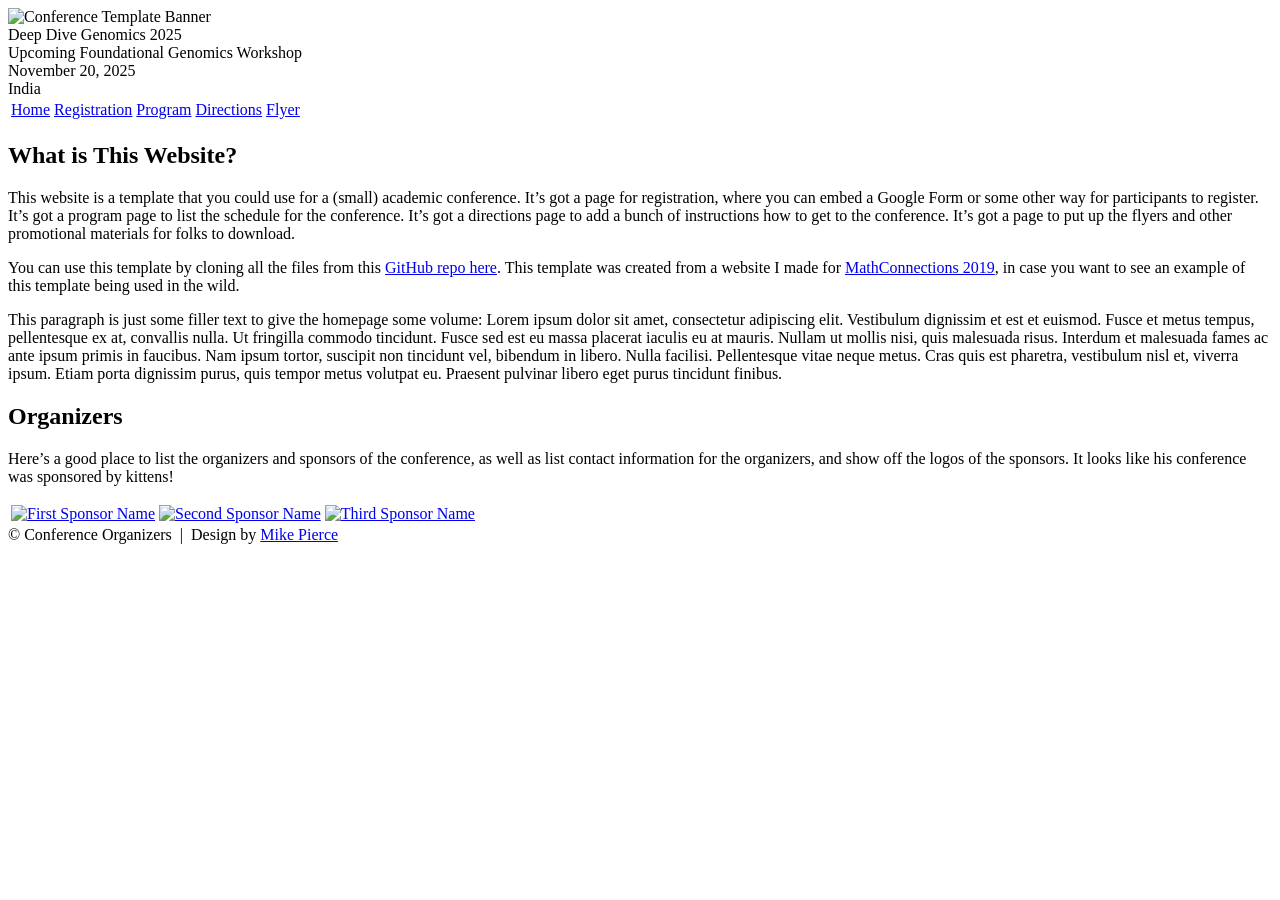
==== index.html @ 84461cc3 "Update index.html" ====
<!DOCTYPE html>
<html lang='en'>

<head>
    <base href=".">
    <link rel="shortcut icon" type="image/png" href="assets/favicon.png"/>
    <link rel="stylesheet" type="text/css" media="all" href="assets/main.css"/>
    <meta name="description" content="Conference Template">
    <meta name="resource-type" content="document">
    <meta name="distribution" content="global">
    <meta name="KeyWords" content="Conference">
    <title>Conference Template</title>
</head>

<body>

    <div class="banner">
        <img src="assets/banner.jpg" alt="Conference Template Banner">
        <div class="top-left">
            <span class="title1">Deep Dive </span><span class="title2">Genomics</span> <span class="year">2025</span>
        </div>
        <div class="bottom-right">
            Upcoming Foundational Genomics Workshop <br> November 20, 2025 <br> India
        </div>
    </div>

    <table class="navigation">
        <tr>
            <td class="navigation">
                <a class="current" title="Conference Home Page" href=".">Home</a>
            </td>
            <td class="navigation">
                <a title="Register for the Conference" href="registration">Registration</a>
            </td>
            <td class="navigation">
                <a title="Conference Program" href="program">Program</a> 
            </td>
            <td class="navigation">
                <a title="Directions to the Conference" href="directions">Directions</a>
            </td>
            <td class="navigation">
                <a title="Conference Flyer" href="flyer">Flyer</a>
            </td>
        </tr>
    </table>

    <h2>What is This Website?</h2>
    <p>
        This website is a template that you could use for a (small) academic conference. 
        It&rsquo;s got a page for registration, where you can embed a Google Form or some other way for participants to register.
        It&rsquo;s got a program page to list the schedule for the conference.
        It&rsquo;s got a directions page to add a bunch of instructions how to get to the conference.
        It&rsquo;s got a page to put up the flyers and other promotional materials for folks to download.
    </p>
    <p>
        You can use this template by cloning all the files from this
        <a target="_blank" href="https://github.com/mikepierce/conference-website-template">GitHub repo here</a>.
        This template was created from a website I made for 
        <a target="_blank" href="http://math.ucr.edu/~mathconn/">MathConnections 2019</a>,
        in case you want to see an example of this template being used in the wild.
    </p>
    <p>
        This paragraph is just some filler text to give the homepage some volume:
        Lorem ipsum dolor sit amet, consectetur adipiscing elit. Vestibulum dignissim et est et euismod. Fusce et metus tempus, pellentesque ex at, convallis nulla. Ut fringilla commodo tincidunt. Fusce sed est eu massa placerat iaculis eu at mauris. Nullam ut mollis nisi, quis malesuada risus. Interdum et malesuada fames ac ante ipsum primis in faucibus. Nam ipsum tortor, suscipit non tincidunt vel, bibendum in libero. Nulla facilisi. Pellentesque vitae neque metus. Cras quis est pharetra, vestibulum nisl et, viverra ipsum. Etiam porta dignissim purus, quis tempor metus volutpat eu. Praesent pulvinar libero eget purus tincidunt finibus.
    </p>

    <h2>Organizers</h2>
    <p>
        Here&rsquo;s a good place to list the organizers and sponsors of the conference,
        as well as list contact information for the organizers,
        and show off the logos of the sponsors.
        It looks like his conference was sponsored by kittens!
    </p>
    <table class="sponsors">
        <tr>
            <td class="sponsor">
                <a href="http://www.eyebleach.me/">
                    <img src="assets/kitten1.jpg" alt="First Sponsor Name">
                </a>
            </td>
            <td class="sponsor">
                <a href="http://www.eyebleach.me/">
                    <img src="assets/kitten2.jpg" alt="Second Sponsor Name" style="width: 80%">
                </a>
            </td>
            <td class="sponsor">
                <a href="http://www.eyebleach.me/">
                    <img src="assets/kitten3.jpg" alt="Third Sponsor Name">
                </a>
            </td>
        </tr>
    </table>

    <footer>
        &copy; Conference Organizers
        &nbsp;|&nbsp; Design by <a href="https://github.com/mikepierce">Mike Pierce</a>
    </footer>

</body>
</html>
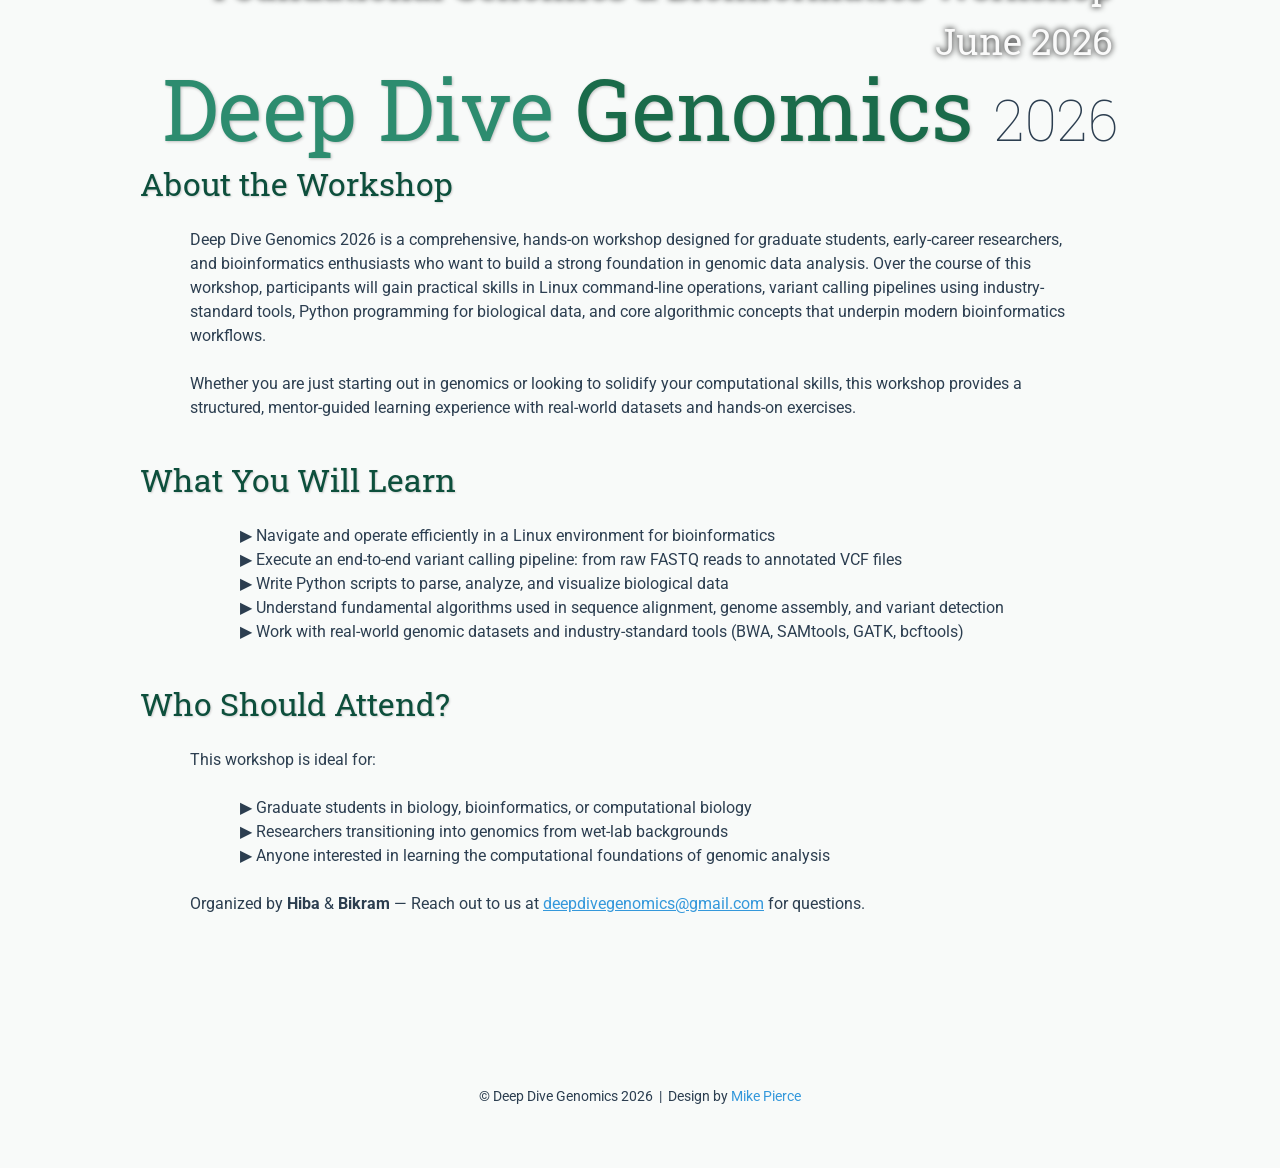
==== commit f2bd3d0c: "edit" ====
--- a/index.html
+++ b/index.html
@@ -3,99 +3,93 @@
 
 <head>
     <base href=".">
-    <link rel="shortcut icon" type="image/png" href="assets/favicon.png"/>
-    <link rel="stylesheet" type="text/css" media="all" href="assets/main.css"/>
-    <meta name="description" content="Conference Template">
+    <link rel="shortcut icon" type="image/png" href="assets/favicon.png" />
+    <link rel="stylesheet" type="text/css" media="all" href="assets/main.css" />
+    <meta name="description"
+        content="Deep Dive Genomics 2026 — A hands-on workshop covering Variant Calling Pipelines, Python for Bioinformatics, and Algorithms in Bioinformatics.">
     <meta name="resource-type" content="document">
     <meta name="distribution" content="global">
-    <meta name="KeyWords" content="Conference">
-    <title>Conference Template</title>
+    <meta name="KeyWords"
+        content="Bioinformatics, Genomics, Workshop, Variant Calling, Python, Algorithms, Linux, NGS ">
+    <title>Home | Deep Dive Genomics 2026</title>
 </head>
 
 <body>
 
     <div class="banner">
-        <img src="assets/banner.jpg" alt="Conference Template Banner">
+        <img src="assets/banner.jpg" alt="Deep Dive Genomics 2026 Banner">
         <div class="top-left">
-            <span class="title1">Deep Dive </span><span class="title2">Genomics</span> <span class="year">2025</span>
+            <span class="title1">Deep Dive </span><span class="title2">Genomics</span> <span class="year">2026</span>
         </div>
         <div class="bottom-right">
-            Upcoming Foundational Genomics Workshop <br> November 20, 2025 <br> India
+            Foundational Genomics &amp; Bioinformatics Workshop <br> June 2026 <br>
         </div>
     </div>
 
     <table class="navigation">
         <tr>
             <td class="navigation">
-                <a class="current" title="Conference Home Page" href=".">Home</a>
+                <a class="current" title="Workshop Home Page" href=".">Home</a>
             </td>
             <td class="navigation">
-                <a title="Register for the Conference" href="registration">Registration</a>
+                <a title="Workshop Courses" href="courses">Courses</a>
             </td>
             <td class="navigation">
-                <a title="Conference Program" href="program">Program</a> 
+                <a title="Workshop Schedule" href="program">Program</a>
             </td>
             <td class="navigation">
-                <a title="Directions to the Conference" href="directions">Directions</a>
+                <a title="Meet the Instructors" href="instructors">Instructors</a>
             </td>
             <td class="navigation">
-                <a title="Conference Flyer" href="flyer">Flyer</a>
+                <a title="Register for the Workshop" href="registration">Registration</a>
             </td>
         </tr>
     </table>
 
-    <h2>What is This Website?</h2>
+    <h2>About the Workshop</h2>
     <p>
-        This website is a template that you could use for a (small) academic conference. 
-        It&rsquo;s got a page for registration, where you can embed a Google Form or some other way for participants to register.
-        It&rsquo;s got a program page to list the schedule for the conference.
-        It&rsquo;s got a directions page to add a bunch of instructions how to get to the conference.
-        It&rsquo;s got a page to put up the flyers and other promotional materials for folks to download.
+        Deep Dive Genomics 2026 is a comprehensive, hands-on workshop designed for graduate students, early-career
+        researchers, and bioinformatics enthusiasts who want to build a strong foundation in genomic data analysis. Over
+        the course of this workshop, participants will gain practical skills in Linux command-line operations, variant
+        calling pipelines using industry-standard tools, Python programming for biological data, and core algorithmic
+        concepts that underpin modern bioinformatics workflows.
     </p>
     <p>
-        You can use this template by cloning all the files from this
-        <a target="_blank" href="https://github.com/mikepierce/conference-website-template">GitHub repo here</a>.
-        This template was created from a website I made for 
-        <a target="_blank" href="http://math.ucr.edu/~mathconn/">MathConnections 2019</a>,
-        in case you want to see an example of this template being used in the wild.
-    </p>
-    <p>
-        This paragraph is just some filler text to give the homepage some volume:
-        Lorem ipsum dolor sit amet, consectetur adipiscing elit. Vestibulum dignissim et est et euismod. Fusce et metus tempus, pellentesque ex at, convallis nulla. Ut fringilla commodo tincidunt. Fusce sed est eu massa placerat iaculis eu at mauris. Nullam ut mollis nisi, quis malesuada risus. Interdum et malesuada fames ac ante ipsum primis in faucibus. Nam ipsum tortor, suscipit non tincidunt vel, bibendum in libero. Nulla facilisi. Pellentesque vitae neque metus. Cras quis est pharetra, vestibulum nisl et, viverra ipsum. Etiam porta dignissim purus, quis tempor metus volutpat eu. Praesent pulvinar libero eget purus tincidunt finibus.
+        Whether you are just starting out in genomics or looking to solidify your computational skills, this workshop
+        provides a structured, mentor-guided learning experience with real-world datasets and hands-on exercises.
     </p>
 
-    <h2>Organizers</h2>
+    <h2>What You Will Learn</h2>
+    <ul>
+        <li>&#9654; Navigate and operate efficiently in a Linux environment for bioinformatics</li>
+        <li>&#9654; Execute an end-to-end variant calling pipeline: from raw FASTQ reads to annotated VCF files</li>
+        <li>&#9654; Write Python scripts to parse, analyze, and visualize biological data</li>
+        <li>&#9654; Understand fundamental algorithms used in sequence alignment, genome assembly, and variant detection
+        </li>
+        <li>&#9654; Work with real-world genomic datasets and industry-standard tools (BWA, SAMtools, GATK, bcftools)
+        </li>
+    </ul>
+
+    <h2>Who Should Attend?</h2>
     <p>
-        Here&rsquo;s a good place to list the organizers and sponsors of the conference,
-        as well as list contact information for the organizers,
-        and show off the logos of the sponsors.
-        It looks like his conference was sponsored by kittens!
+        This workshop is ideal for:
     </p>
-    <table class="sponsors">
-        <tr>
-            <td class="sponsor">
-                <a href="http://www.eyebleach.me/">
-                    <img src="assets/kitten1.jpg" alt="First Sponsor Name">
-                </a>
-            </td>
-            <td class="sponsor">
-                <a href="http://www.eyebleach.me/">
-                    <img src="assets/kitten2.jpg" alt="Second Sponsor Name" style="width: 80%">
-                </a>
-            </td>
-            <td class="sponsor">
-                <a href="http://www.eyebleach.me/">
-                    <img src="assets/kitten3.jpg" alt="Third Sponsor Name">
-                </a>
-            </td>
-        </tr>
-    </table>
+    <ul>
+        <li>&#9654; Graduate students in biology, bioinformatics, or computational biology</li>
+        <li>&#9654; Researchers transitioning into genomics from wet-lab backgrounds</li>
+        <li>&#9654; Anyone interested in learning the computational foundations of genomic analysis</li>
+    </ul>
+
+    <p>
+        Organized by <strong>Hiba</strong> &amp; <strong>Bikram</strong> — Reach out to us at <a
+            href="mailto:deepdivegenomics@gmail.com">deepdivegenomics@gmail.com</a> for questions.
+    </p>
 
     <footer>
-        &copy; Conference Organizers
+        &copy; Deep Dive Genomics 2026
         &nbsp;|&nbsp; Design by <a href="https://github.com/mikepierce">Mike Pierce</a>
     </footer>
 
 </body>
-</html>
 
+</html>
--- a/assets/main.css
+++ b/assets/main.css
@@ -0,0 +1,147 @@
+/* main.css */
+
+/* These are the colors and fonts used throughout the webpage.
+ * I've listed them here so that a user may easily
+ * do a search-and-replace for these to change the site theme.
+ *   'Roboto',sans-serif; Font for the title text
+ *   'Roboto-Slab',serif; Font for the body text 
+ *   #f8faf9; Background color of the site (very light mint)
+ *   #2c3e50; Foreground (text) color of the site (dark blue-gray)
+ *   #1a6b4a; Forest Green, "Genomics" in the logo, current page in navigation, special titles in the Program
+ *   #2d8c6f; Teal Green, "Deep Dive" in the logo, hover color for links
+ *   #0d4f3c; Dark Green, heading color, titles in the Program
+ *   #3498db; Blue, color for links
+ */
+
+@import url('https://fonts.googleapis.com/css?family=Roboto%7CRoboto+Slab');
+
+*{
+    border:0;
+    font:inherit;
+    font-size:1em;
+    margin:0;
+    padding:0;
+    vertical-align:baseline;
+}
+
+body{
+    background-color: #f8faf9;
+    background-size: cover;
+    background-attachment: fixed;
+    color: #2c3e50; 
+    text-align:left;
+    font-family:'Roboto',sans-serif;
+    font-size:1em;
+    line-height:1.5em;
+    margin: 60px auto;
+    width: 1000px;
+}
+
+a{color: #3498db; text-decoration:none;}
+a.current{color: #1a6b4a;}
+a.current:hover{color: #2d8c6f;}
+a:hover{color: #2d8c6f;}
+a:active{color: #2d8c6f;}
+h1,h2,h3,h4{clear:left; color: #0d4f3c; margin:1.5em 0em 1em 0em; font-family:'Roboto Slab',serif; text-shadow: 1px 1px 2px #d0d0d0;}
+h1{font-size:2.67em;}
+h2{font-size:2.00em;}
+h3{font-size:1.67em;}
+h4{font-size:1.33em;}
+p{list-style:none; margin:24px auto 24px auto; padding:0px; width:900px; text-align:left;}
+li a, p a {text-decoration:underline; text-decoration-color:#3498db;}
+ul{list-style:none; margin:24px auto 24px auto; padding:0px; width:800px; text-align:left;}
+ul li{list-style:none; margin:0px auto 0px auto; padding:0px; text-align:left;}
+i,em{font-style:italic;}
+b,strong{font-weight:bold;}
+sup{
+    vertical-align: super;
+    font-size: 0.8em;
+    line-height: 0;
+}
+sub{
+    vertical-align: sub;
+    font-size: 0.8em;
+    line-height: 0;
+}
+table{
+    width: 1000px;
+    margin: 12px auto 24px auto;
+    float: center;
+    /* UNCOMMENT THIS FOR DEBUGGING THE ALIGNMENT */
+    /*border: 1px solid black;*/
+}
+th,td{
+    text-align: left;
+    /* UNCOMMENT THIS FOR DEBUGGING THE ALIGNMENT */
+    /*border: 1px solid black;*/
+}
+
+/* Website Banner */
+.banner {position: relative; font-family:'Roboto Slab',serif;}
+.top-left {font-size:5.33em; color: #2c3e50; background: #f8faf9; text-align: center; width: 1000px; height: 67px; position: absolute; padding: 36px 0 0 0; top: 0px;}
+.bottom-right {font-size:2.33em; color: #fafafa; line-height: 1.5em; width: auto; height: 100px; padding: 0px 27px 27px 0px; text-align: right; position: absolute; bottom: 0px; right: 0px; text-shadow: 0px 0px 6px #000000;}
+
+/* Conference Title Logo */
+.title1{color: #2d8c6f; text-shadow: 1px 1px 3px #c0c0c0;} 
+.title2{color: #1a6b4a; text-shadow: 1px 1px 3px #c0c0c0;}
+.year{color: #2c3e50; font-size:0.67em; font-weight: lighter;}
+
+/* Navigation Links (Home, Courses, etc) */
+table.navigation{width:800px;}
+td.navigation{font-size:1.67em; white-space:nowrap; width:20%; text-align:center; vertical-align:middle; padding:0px 0px 0px 0px;}
+
+/* Sponsor Images */
+table.sponsors{width:800px;}
+td.sponsor{white-space:nowrap; width:33%; text-align:center; vertical-align:middle; padding:0px 0px 0px 0px;}
+td.sponsor img{width: 100%}
+
+/* The Table on the Program Page */
+td.room{padding: 4px 12px 4px 4px; width: 90%; vertical-align:bottom; font-size:1.67em; color: #1a6b4a; height:32px;}
+td.date{white-space:nowrap; width:130px; text-align:right; vertical-align:top; padding:4px 16px 0px 0px;}
+td.title{padding: 4px 12px 4px 4px; width: 90%; vertical-align:top; font-size:1.5em; color: #0d4f3c; height:32px; font-family:'Roboto Slab',serif; text-shadow: 1px 1px 2px #d0d0d0; }
+td.title-special{padding: 4px 12px 4px 4px; width: 90%; vertical-align:top; font-size:1.67em; color: #1a6b4a; height:32px; font-family:'Roboto Slab',serif; text-shadow: 1px 1px 2px #d0d0d0;}
+td.speaker{padding: 4px 12px 4px 4px; font-style: italic; font-size:1em; max-height:999999px}
+td.abstract{padding: 4px 12px 12px 4px; font-size:1em; max-height:999999px}
+td.abstract img{display: block; margin: 4px auto 8px auto}
+table.plenary{padding-top: 8px; background: #ffffff;}
+
+/* Registration and Directions iframes and Images */
+iframe.registration{display:block; margin:1em auto 2em auto; width:700px; height:1400px; border:none;}
+iframe.directions{display:block; margin:1em auto 2em auto; width:800px; height:400px; border:none;}
+img.center{display:block; width:67%; margin:1em auto 2em auto;}
+
+/* Flyer Images */
+table.flyers{width:800px;}
+td.flyer{white-space:nowrap; width:50%; text-align:center; vertical-align:middle; padding:0px 0px 0px 0px;}
+td.sponsor img{width: 100%}
+
+/* Instructor Cards */
+table.instructors{width:900px; margin: 24px auto;}
+td.instructor-photo{width:200px; vertical-align:top; padding:12px 24px 12px 0px;}
+td.instructor-bio{vertical-align:top; padding:12px 0px;}
+td.instructor-bio h3{margin:0 0 0.5em 0;}
+td.instructor-bio p{width:auto; margin:0;}
+.photo-placeholder{
+    width:180px;
+    height:200px;
+    background-color:#1a6b4a;
+    color:#f8faf9;
+    display:flex;
+    align-items:center;
+    justify-content:center;
+    font-family:'Roboto Slab',serif;
+    font-size:1.33em;
+    border-radius:8px;
+}
+
+footer{font-size:0.875em; margin-top:12em; text-align:center;}
+
+/* My hacky way of making the site mobile-friendly */
+@media only screen and (max-width: 1100px) {
+    h2{font-size:3.00em;}
+    p{font-size:1.5em; line-height:1.5em;}
+    th,td,tr{font-size:1.5em; line-height:1.5em;}
+    td.date{font-size:1em; padding-top:0.5em;}
+    td.navigation{font-size:1.5em; padding:0px 20px 0px 20px;}
+    table.footer{font-size:0.33em;}
+}
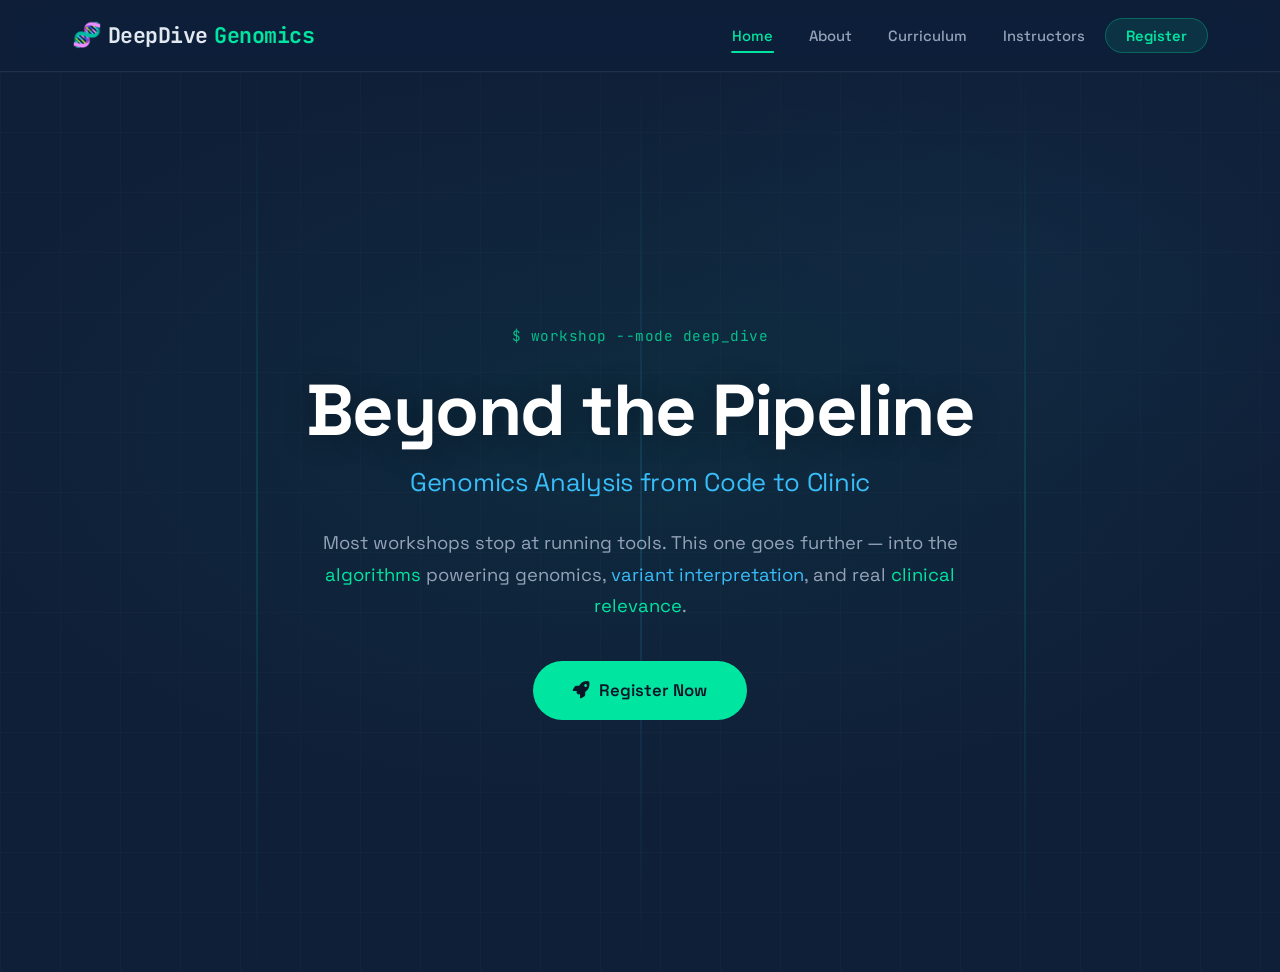
==== commit c6d9cd02: "new theme" ====
--- a/index.html
+++ b/index.html
@@ -1,95 +1,68 @@
 <!DOCTYPE html>
-<html lang='en'>
+<html lang="en">
+<head>
+  <meta charset="UTF-8">
+  <meta name="viewport" content="width=device-width, initial-scale=1.0">
+  <title>Beyond the Pipeline | Deep Dive Genomics</title>
+  <meta name="description" content="A bioinformatics workshop going beyond pipeline execution — into algorithms, variant interpretation, and clinical genomics.">
+  <link rel="preconnect" href="https://fonts.googleapis.com">
+  <link rel="preconnect" href="https://fonts.gstatic.com" crossorigin>
+  <link href="https://fonts.googleapis.com/css2?family=Space+Grotesk:wght@300;400;500;600;700&family=JetBrains+Mono:wght@400;500;700&display=swap" rel="stylesheet">
+  <link rel="stylesheet" href="https://cdnjs.cloudflare.com/ajax/libs/font-awesome/6.5.1/css/all.min.css">
+  <link rel="stylesheet" href="style.css">
+</head>
+<body>
+  <!-- Navbar -->
+  <nav class="navbar" id="navbar">
+    <div class="nav-container">
+      <a href="index.html" class="nav-logo">
+        <span class="logo-icon">&#x1F9EC;</span> DeepDive<span class="text-accent">Genomics</span>
+      </a>
+      <button class="hamburger" id="hamburger" aria-label="Toggle navigation">
+        <span></span>
+        <span></span>
+        <span></span>
+      </button>
+      <ul class="nav-links" id="nav-links">
+        <li><a href="index.html">Home</a></li>
+        <li><a href="about.html">About</a></li>
+        <li><a href="curriculum.html">Curriculum</a></li>
+        <li><a href="instructors.html">Instructors</a></li>
+        <li><a href="register.html" class="nav-cta">Register</a></li>
+      </ul>
+    </div>
+  </nav>
 
-<head>
-    <base href=".">
-    <link rel="shortcut icon" type="image/png" href="assets/favicon.png" />
-    <link rel="stylesheet" type="text/css" media="all" href="assets/main.css" />
-    <meta name="description"
-        content="Deep Dive Genomics 2026 — A hands-on workshop covering Variant Calling Pipelines, Python for Bioinformatics, and Algorithms in Bioinformatics.">
-    <meta name="resource-type" content="document">
-    <meta name="distribution" content="global">
-    <meta name="KeyWords"
-        content="Bioinformatics, Genomics, Workshop, Variant Calling, Python, Algorithms, Linux, NGS ">
-    <title>Home | Deep Dive Genomics 2026</title>
-</head>
+  <section class="hero" id="hero">
+    <div class="hero-bg-animation">
+      <div class="dna-strand dna-strand-1"></div>
+      <div class="dna-strand dna-strand-2"></div>
+      <div class="dna-strand dna-strand-3"></div>
+      <div class="floating-particle" style="--delay: 0s; --x: 10%; --duration: 15s;"></div>
+      <div class="floating-particle" style="--delay: 2s; --x: 25%; --duration: 18s;"></div>
+      <div class="floating-particle" style="--delay: 4s; --x: 50%; --duration: 12s;"></div>
+      <div class="floating-particle" style="--delay: 6s; --x: 70%; --duration: 20s;"></div>
+      <div class="floating-particle" style="--delay: 1s; --x: 85%; --duration: 16s;"></div>
+      <div class="floating-particle" style="--delay: 3s; --x: 40%; --duration: 14s;"></div>
+      <div class="floating-particle" style="--delay: 5s; --x: 60%; --duration: 17s;"></div>
+      <div class="floating-particle" style="--delay: 7s; --x: 90%; --duration: 13s;"></div>
+    </div>
+    <div class="hero-content">
+      <p class="hero-tag terminal-text">$ workshop --mode deep_dive</p>
+      <h1>Beyond the Pipeline</h1>
+      <h2 class="hero-subtitle">Genomics Analysis from Code to Clinic</h2>
+      <p class="hero-description">
+        Most workshops stop at running tools. This one goes further — into the
+        <span class="text-accent">algorithms</span> powering genomics,
+        <span class="text-secondary">variant interpretation</span>, and
+        real <span class="text-accent">clinical relevance</span>.
+      </p>
+      <a href="YOUR_GOOGLE_FORM_URL" target="_blank" rel="noopener" class="btn-primary" id="hero-cta">
+        <i class="fas fa-rocket"></i> Register Now
+      </a>
+    </div>
+  </section>
 
-<body>
-
-    <div class="banner">
-        <img src="assets/banner.jpg" alt="Deep Dive Genomics 2026 Banner">
-        <div class="top-left">
-            <span class="title1">Deep Dive </span><span class="title2">Genomics</span> <span class="year">2026</span>
-        </div>
-        <div class="bottom-right">
-            Foundational Genomics &amp; Bioinformatics Workshop <br> June 2026 <br>
-        </div>
-    </div>
-
-    <table class="navigation">
-        <tr>
-            <td class="navigation">
-                <a class="current" title="Workshop Home Page" href=".">Home</a>
-            </td>
-            <td class="navigation">
-                <a title="Workshop Courses" href="courses">Courses</a>
-            </td>
-            <td class="navigation">
-                <a title="Workshop Schedule" href="program">Program</a>
-            </td>
-            <td class="navigation">
-                <a title="Meet the Instructors" href="instructors">Instructors</a>
-            </td>
-            <td class="navigation">
-                <a title="Register for the Workshop" href="registration">Registration</a>
-            </td>
-        </tr>
-    </table>
-
-    <h2>About the Workshop</h2>
-    <p>
-        Deep Dive Genomics 2026 is a comprehensive, hands-on workshop designed for graduate students, early-career
-        researchers, and bioinformatics enthusiasts who want to build a strong foundation in genomic data analysis. Over
-        the course of this workshop, participants will gain practical skills in Linux command-line operations, variant
-        calling pipelines using industry-standard tools, Python programming for biological data, and core algorithmic
-        concepts that underpin modern bioinformatics workflows.
-    </p>
-    <p>
-        Whether you are just starting out in genomics or looking to solidify your computational skills, this workshop
-        provides a structured, mentor-guided learning experience with real-world datasets and hands-on exercises.
-    </p>
-
-    <h2>What You Will Learn</h2>
-    <ul>
-        <li>&#9654; Navigate and operate efficiently in a Linux environment for bioinformatics</li>
-        <li>&#9654; Execute an end-to-end variant calling pipeline: from raw FASTQ reads to annotated VCF files</li>
-        <li>&#9654; Write Python scripts to parse, analyze, and visualize biological data</li>
-        <li>&#9654; Understand fundamental algorithms used in sequence alignment, genome assembly, and variant detection
-        </li>
-        <li>&#9654; Work with real-world genomic datasets and industry-standard tools (BWA, SAMtools, GATK, bcftools)
-        </li>
-    </ul>
-
-    <h2>Who Should Attend?</h2>
-    <p>
-        This workshop is ideal for:
-    </p>
-    <ul>
-        <li>&#9654; Graduate students in biology, bioinformatics, or computational biology</li>
-        <li>&#9654; Researchers transitioning into genomics from wet-lab backgrounds</li>
-        <li>&#9654; Anyone interested in learning the computational foundations of genomic analysis</li>
-    </ul>
-
-    <p>
-        Organized by <strong>Hiba</strong> &amp; <strong>Bikram</strong> — Reach out to us at <a
-            href="mailto:deepdivegenomics@gmail.com">deepdivegenomics@gmail.com</a> for questions.
-    </p>
-
-    <footer>
-        &copy; Deep Dive Genomics 2026
-        &nbsp;|&nbsp; Design by <a href="https://github.com/mikepierce">Mike Pierce</a>
-    </footer>
-
+  <script src="script.js"></script>
 </body>
-
-</html>+</html>
--- a/style.css
+++ b/style.css
@@ -0,0 +1,1468 @@
+/* ============================================================
+   Deep Dive Genomics — Master Stylesheet
+   Premium dark-theme bioinformatics workshop site
+   ============================================================ */
+
+/* ── Google Fonts ─────────────────────────────────────────── */
+@import url('https://fonts.googleapis.com/css2?family=Space+Grotesk:wght@300;400;500;600;700&family=JetBrains+Mono:wght@400;500;600;700&display=swap');
+
+/* ── Design Tokens (Custom Properties) ────────────────────── */
+:root {
+  --bg-primary:       #0f1f38;
+  --bg-darker:        #0a1628;
+  --bg-card:          rgba(255, 255, 255, 0.04);
+  --bg-card-hover:    rgba(255, 255, 255, 0.07);
+  --border-card:      rgba(255, 255, 255, 0.08);
+  --border-card-hover:rgba(255, 255, 255, 0.16);
+  --text-primary:     #e2e8f0;
+  --text-secondary:   #94a3b8;
+  --text-muted:       #64748b;
+  --accent:           #00e5a0;
+  --accent-rgb:       0, 229, 160;
+  --accent-secondary: #38bdf8;
+  --accent-sec-rgb:   56, 189, 248;
+  --danger:           #f87171;
+  --danger-rgb:       248, 113, 113;
+  --font-body:        'Space Grotesk', system-ui, -apple-system, sans-serif;
+  --font-mono:        'JetBrains Mono', 'Fira Code', monospace;
+  --radius-sm:        8px;
+  --radius-md:        12px;
+  --radius-lg:        16px;
+  --radius-xl:        24px;
+  --radius-full:      9999px;
+  --shadow-sm:        0 2px 8px rgba(0, 0, 0, 0.18);
+  --shadow-md:        0 4px 20px rgba(0, 0, 0, 0.25);
+  --shadow-lg:        0 8px 40px rgba(0, 0, 0, 0.35);
+  --shadow-accent:    0 0 30px rgba(var(--accent-rgb), 0.15);
+  --transition:       0.3s ease;
+  --navbar-height:    72px;
+}
+
+/* ── CSS Reset ────────────────────────────────────────────── */
+*,
+*::before,
+*::after {
+  box-sizing: border-box;
+  margin: 0;
+  padding: 0;
+}
+
+html {
+  scroll-behavior: smooth;
+  -webkit-text-size-adjust: 100%;
+}
+
+body {
+  background-color: var(--bg-primary);
+  color: var(--text-primary);
+  font-family: var(--font-body);
+  font-size: 16px;
+  line-height: 1.6;
+  -webkit-font-smoothing: antialiased;
+  -moz-osx-font-smoothing: grayscale;
+  overflow-x: hidden;
+  min-height: 100vh;
+}
+
+img {
+  max-width: 100%;
+  height: auto;
+  display: block;
+}
+
+a {
+  color: inherit;
+  text-decoration: none;
+  transition: color var(--transition);
+}
+
+ul, ol {
+  list-style: none;
+}
+
+button {
+  font-family: inherit;
+  cursor: pointer;
+  border: none;
+  background: none;
+}
+
+::selection {
+  background: rgba(var(--accent-rgb), 0.3);
+  color: #fff;
+}
+
+/* ── Custom Scrollbar ─────────────────────────────────────── */
+::-webkit-scrollbar {
+  width: 8px;
+}
+
+::-webkit-scrollbar-track {
+  background: var(--bg-darker);
+}
+
+::-webkit-scrollbar-thumb {
+  background: rgba(var(--accent-rgb), 0.35);
+  border-radius: var(--radius-full);
+}
+
+::-webkit-scrollbar-thumb:hover {
+  background: rgba(var(--accent-rgb), 0.55);
+}
+
+/* Firefox */
+* {
+  scrollbar-width: thin;
+  scrollbar-color: rgba(var(--accent-rgb), 0.35) var(--bg-darker);
+}
+
+/* ============================================================
+   NAVBAR
+   ============================================================ */
+.navbar {
+  position: sticky;
+  top: 0;
+  z-index: 1000;
+  width: 100%;
+  height: var(--navbar-height);
+  display: flex;
+  align-items: center;
+  justify-content: center;
+  background: rgba(15, 31, 56, 0.82);
+  backdrop-filter: blur(18px) saturate(1.6);
+  -webkit-backdrop-filter: blur(18px) saturate(1.6);
+  border-bottom: 1px solid var(--border-card);
+  transition: background var(--transition), box-shadow var(--transition);
+}
+
+.navbar.scrolled {
+  background: rgba(10, 22, 40, 0.95);
+  box-shadow: 0 4px 30px rgba(0, 0, 0, 0.4);
+}
+
+/* Nav container */
+.nav-container {
+  width: 100%;
+  max-width: 1200px;
+  margin: 0 auto;
+  padding: 0 2rem;
+  display: flex;
+  align-items: center;
+  justify-content: space-between;
+}
+
+/* Logo */
+.nav-logo {
+  font-family: var(--font-mono);
+  font-size: 1.35rem;
+  font-weight: 700;
+  color: var(--text-primary);
+  letter-spacing: -0.5px;
+  display: flex;
+  align-items: center;
+  gap: 0.4rem;
+  white-space: nowrap;
+  text-decoration: none;
+}
+
+.nav-logo .logo-icon {
+  font-size: 1.5rem;
+}
+
+.nav-logo .text-accent {
+  color: var(--accent);
+}
+
+/* Nav links */
+.nav-links {
+  display: flex;
+  align-items: center;
+  gap: 0.25rem;
+}
+
+.nav-links li {
+  list-style: none;
+}
+
+.nav-links a {
+  position: relative;
+  padding: 0.5rem 1rem;
+  font-size: 0.925rem;
+  font-weight: 500;
+  color: var(--text-secondary);
+  border-radius: var(--radius-sm);
+  transition: color var(--transition), background var(--transition);
+}
+
+.nav-links a::after {
+  content: '';
+  position: absolute;
+  bottom: 0;
+  left: 50%;
+  width: 0;
+  height: 2px;
+  background: var(--accent);
+  border-radius: 1px;
+  transform: translateX(-50%);
+  transition: width var(--transition);
+}
+
+.nav-links a:hover {
+  color: var(--text-primary);
+  background: rgba(255, 255, 255, 0.04);
+}
+
+.nav-links a:hover::after {
+  width: 60%;
+}
+
+.nav-links a.active {
+  color: var(--accent);
+}
+
+.nav-links a.active::after {
+  width: 60%;
+}
+
+/* Nav CTA button */
+.nav-cta {
+  background: rgba(var(--accent-rgb), 0.1) !important;
+  border: 1px solid rgba(var(--accent-rgb), 0.3) !important;
+  border-radius: var(--radius-full) !important;
+  color: var(--accent) !important;
+  padding: 0.45rem 1.25rem !important;
+  font-weight: 600 !important;
+  transition: all var(--transition) !important;
+}
+
+.nav-cta:hover {
+  background: rgba(var(--accent-rgb), 0.2) !important;
+  border-color: var(--accent) !important;
+  transform: translateY(-1px);
+}
+
+/* Hamburger */
+.hamburger {
+  display: none;
+  flex-direction: column;
+  justify-content: center;
+  gap: 5px;
+  width: 36px;
+  height: 36px;
+  padding: 4px;
+  border-radius: var(--radius-sm);
+  transition: background var(--transition);
+  cursor: pointer;
+}
+
+.hamburger:hover {
+  background: rgba(255, 255, 255, 0.06);
+}
+
+.hamburger span {
+  display: block;
+  width: 100%;
+  height: 2px;
+  background: var(--text-primary);
+  border-radius: 2px;
+  transition: transform var(--transition), opacity var(--transition);
+}
+
+.hamburger.active span:nth-child(1) {
+  transform: translateY(7px) rotate(45deg);
+}
+
+.hamburger.active span:nth-child(2) {
+  opacity: 0;
+}
+
+.hamburger.active span:nth-child(3) {
+  transform: translateY(-7px) rotate(-45deg);
+}
+
+/* ============================================================
+   HERO SECTION
+   ============================================================ */
+.hero {
+  position: relative;
+  width: 100%;
+  min-height: 100vh;
+  display: flex;
+  flex-direction: column;
+  align-items: center;
+  justify-content: center;
+  text-align: center;
+  padding: 2rem;
+  overflow: hidden;
+  background:
+    radial-gradient(ellipse 80% 60% at 50% 40%, rgba(var(--accent-rgb), 0.06) 0%, transparent 70%),
+    radial-gradient(ellipse 60% 50% at 80% 20%, rgba(var(--accent-sec-rgb), 0.04) 0%, transparent 60%),
+    var(--bg-primary);
+}
+
+/* ── Hero Background Animation Container ──────────────────── */
+.hero-bg-animation {
+  position: absolute;
+  top: 0;
+  left: 0;
+  width: 100%;
+  height: 100%;
+  pointer-events: none;
+  z-index: 1;
+  overflow: hidden;
+}
+
+/* Grid pattern overlay */
+.hero::before {
+  content: '';
+  position: absolute;
+  top: 0;
+  left: 0;
+  width: 100%;
+  height: 100%;
+  background-image:
+    linear-gradient(rgba(255, 255, 255, 0.015) 1px, transparent 1px),
+    linear-gradient(90deg, rgba(255, 255, 255, 0.015) 1px, transparent 1px);
+  background-size: 60px 60px;
+  z-index: 1;
+  pointer-events: none;
+}
+
+/* DNA Strand elements */
+.dna-strand {
+  position: absolute;
+  width: 2px;
+  height: 100%;
+  opacity: 0.15;
+}
+
+.dna-strand-1 {
+  left: 20%;
+  background: linear-gradient(180deg, transparent, var(--accent), transparent);
+  animation: dna-strand-float 8s ease-in-out infinite;
+}
+
+.dna-strand-2 {
+  left: 50%;
+  background: linear-gradient(180deg, transparent, var(--accent-secondary), transparent);
+  animation: dna-strand-float 10s ease-in-out infinite reverse;
+}
+
+.dna-strand-3 {
+  left: 80%;
+  background: linear-gradient(180deg, transparent, var(--accent), transparent);
+  animation: dna-strand-float 12s ease-in-out infinite;
+}
+
+/* Floating particles */
+.floating-particle {
+  position: absolute;
+  left: var(--x, 50%);
+  bottom: -20px;
+  width: 6px;
+  height: 6px;
+  border-radius: 50%;
+  background: var(--accent);
+  opacity: 0;
+  animation: particle-rise var(--duration, 15s) linear infinite;
+  animation-delay: var(--delay, 0s);
+}
+
+.floating-particle:nth-child(odd) {
+  background: var(--accent-secondary);
+  width: 4px;
+  height: 4px;
+}
+
+.floating-particle:nth-child(3n) {
+  background: rgba(var(--accent-rgb), 0.6);
+  width: 8px;
+  height: 8px;
+  filter: blur(1px);
+}
+
+/* Hero content */
+.hero-content {
+  position: relative;
+  z-index: 10;
+  max-width: 860px;
+  animation: slide-up 0.9s ease-out;
+}
+
+.hero-tag {
+  font-size: 0.9rem;
+  margin-bottom: 1.5rem;
+  opacity: 0.8;
+  letter-spacing: 0.5px;
+}
+
+.hero-content h1 {
+  font-size: clamp(2.5rem, 6vw, 4.5rem);
+  font-weight: 700;
+  color: #fff;
+  line-height: 1.1;
+  letter-spacing: -1.5px;
+  margin-bottom: 0.75rem;
+  text-shadow: 0 2px 30px rgba(0, 0, 0, 0.3);
+}
+
+.hero-subtitle {
+  font-size: clamp(1.1rem, 2.5vw, 1.6rem);
+  font-weight: 400;
+  color: var(--accent-secondary);
+  margin-bottom: 1.5rem;
+  letter-spacing: -0.3px;
+}
+
+.hero-description {
+  font-size: clamp(1rem, 2vw, 1.15rem);
+  color: var(--text-secondary);
+  line-height: 1.7;
+  max-width: 700px;
+  margin: 0 auto 2.5rem;
+}
+
+/* Scroll indicator */
+.scroll-indicator {
+  position: absolute;
+  bottom: 2rem;
+  left: 50%;
+  transform: translateX(-50%);
+  display: flex;
+  flex-direction: column;
+  align-items: center;
+  gap: 0.5rem;
+  z-index: 10;
+  opacity: 0.5;
+  animation: float 3s ease-in-out infinite;
+}
+
+.scroll-arrow {
+  width: 20px;
+  height: 20px;
+  border-right: 2px solid var(--accent);
+  border-bottom: 2px solid var(--accent);
+  transform: rotate(45deg);
+  animation: scroll-bounce 2s ease-in-out infinite;
+}
+
+/* ── Buttons ───────────────────────────────────────────────── */
+.btn-primary {
+  display: inline-flex;
+  align-items: center;
+  gap: 0.6rem;
+  padding: 1rem 2.5rem;
+  font-family: var(--font-body);
+  font-size: 1.05rem;
+  font-weight: 600;
+  color: var(--bg-darker);
+  background: var(--accent);
+  border: none;
+  border-radius: var(--radius-full);
+  cursor: pointer;
+  transition: transform var(--transition), box-shadow var(--transition), background var(--transition);
+  animation: pulse-glow 3s ease-in-out infinite;
+  text-decoration: none;
+}
+
+.btn-primary:hover {
+  transform: scale(1.05) translateY(-2px);
+  box-shadow: 0 0 30px rgba(var(--accent-rgb), 0.4), 0 0 60px rgba(var(--accent-rgb), 0.15);
+  background: #00ffb3;
+}
+
+.btn-primary:active {
+  transform: scale(0.98);
+}
+
+.btn-large {
+  padding: 1.2rem 3rem;
+  font-size: 1.15rem;
+}
+
+/* ============================================================
+   SECTIONS
+   ============================================================ */
+.section {
+  padding: 5rem 2rem;
+}
+
+.section-container {
+  max-width: 1100px;
+  margin: 0 auto;
+}
+
+.section-title {
+  font-size: clamp(1.8rem, 4vw, 2.6rem);
+  font-weight: 700;
+  color: #fff;
+  letter-spacing: -0.5px;
+  text-align: center;
+  margin-bottom: 0.75rem;
+}
+
+.section-divider {
+  width: 60px;
+  height: 3px;
+  background: linear-gradient(90deg, var(--accent), var(--accent-secondary));
+  border-radius: 2px;
+  margin: 0 auto 3rem;
+}
+
+.subsection-title {
+  font-size: 1.5rem;
+  font-weight: 700;
+  color: #fff;
+  text-align: center;
+  margin-bottom: 1.5rem;
+}
+
+/* ============================================================
+   ABOUT — NARRATIVE BLOCK
+   ============================================================ */
+.narrative-block {
+  max-width: 800px;
+  margin: 0 auto 3rem;
+}
+
+.narrative-quote {
+  border-left: 3px solid var(--accent);
+  padding: 1.5rem 2rem;
+  background: rgba(var(--accent-rgb), 0.03);
+  border-radius: 0 var(--radius-md) var(--radius-md) 0;
+}
+
+.narrative-quote p {
+  font-size: 1.1rem;
+  color: var(--text-secondary);
+  line-height: 1.8;
+  margin-bottom: 1rem;
+}
+
+.narrative-quote p:last-child {
+  margin-bottom: 0;
+  font-weight: 600;
+  color: var(--text-primary);
+}
+
+/* ============================================================
+   ABOUT — COMPARISON GRID
+   ============================================================ */
+.comparison-grid {
+  display: grid;
+  grid-template-columns: repeat(2, 1fr);
+  gap: 2rem;
+  margin-bottom: 3.5rem;
+}
+
+.comparison-card {
+  background: var(--bg-card);
+  border: 1px solid var(--border-card);
+  border-radius: var(--radius-lg);
+  padding: 2rem;
+  transition: transform var(--transition), border-color var(--transition), box-shadow var(--transition);
+}
+
+.comparison-card:hover {
+  transform: translateY(-4px);
+  box-shadow: var(--shadow-md);
+}
+
+/* "What others teach" — red/orange tint */
+.comparison-others {
+  border-color: rgba(var(--danger-rgb), 0.2);
+  background: linear-gradient(135deg, rgba(var(--danger-rgb), 0.05) 0%, var(--bg-card) 60%);
+}
+
+.comparison-others:hover {
+  border-color: rgba(var(--danger-rgb), 0.35);
+}
+
+/* "What we teach" — green accent tint */
+.comparison-ours {
+  border-color: rgba(var(--accent-rgb), 0.2);
+  background: linear-gradient(135deg, rgba(var(--accent-rgb), 0.05) 0%, var(--bg-card) 60%);
+}
+
+.comparison-ours:hover {
+  border-color: rgba(var(--accent-rgb), 0.35);
+}
+
+.comparison-header {
+  display: flex;
+  align-items: center;
+  gap: 0.6rem;
+  margin-bottom: 1.25rem;
+}
+
+.comparison-header h3 {
+  font-size: 1.2rem;
+  font-weight: 700;
+  color: #fff;
+}
+
+.comparison-icon {
+  font-size: 1.5rem;
+}
+
+.comparison-list {
+  display: flex;
+  flex-direction: column;
+  gap: 0.85rem;
+}
+
+.comparison-list li {
+  display: flex;
+  align-items: center;
+  gap: 0.75rem;
+  font-size: 0.95rem;
+  color: var(--text-secondary);
+  line-height: 1.6;
+}
+
+.comparison-list li i {
+  font-size: 0.9rem;
+  width: 20px;
+  flex-shrink: 0;
+}
+
+.comparison-others .comparison-list li i {
+  color: var(--danger);
+}
+
+.comparison-ours .comparison-list li i {
+  color: var(--accent);
+}
+
+/* ============================================================
+   AUDIENCE TAGS
+   ============================================================ */
+.audience-section {
+  margin-top: 2rem;
+}
+
+.audience-tags {
+  display: flex;
+  flex-wrap: wrap;
+  gap: 0.75rem;
+  justify-content: center;
+}
+
+.audience-tag {
+  padding: 0.6rem 1.25rem;
+  font-size: 0.88rem;
+  font-weight: 500;
+  color: var(--accent);
+  border: 1px solid rgba(var(--accent-rgb), 0.3);
+  border-radius: var(--radius-full);
+  transition: all var(--transition);
+  cursor: default;
+  display: inline-flex;
+  align-items: center;
+  gap: 0.5rem;
+}
+
+.audience-tag i {
+  font-size: 0.85rem;
+}
+
+.audience-tag:hover {
+  background: var(--accent);
+  color: var(--bg-darker);
+  border-color: var(--accent);
+  box-shadow: 0 0 16px rgba(var(--accent-rgb), 0.2);
+}
+
+/* ============================================================
+   TIMELINE (Curriculum)
+   ============================================================ */
+.timeline {
+  position: relative;
+  padding-left: 4rem;
+  max-width: 900px;
+  margin: 0 auto 3.5rem;
+}
+
+/* Vertical line */
+.timeline::before {
+  content: '';
+  position: absolute;
+  top: 0;
+  left: 24px;
+  width: 2px;
+  height: 100%;
+  background: linear-gradient(
+    180deg,
+    rgba(var(--accent-rgb), 0.6) 0%,
+    rgba(var(--accent-rgb), 0.15) 100%
+  );
+  border-radius: 1px;
+}
+
+.timeline-item {
+  position: relative;
+  margin-bottom: 2rem;
+  display: flex;
+  align-items: flex-start;
+  gap: 1.5rem;
+}
+
+.timeline-item:last-child {
+  margin-bottom: 0;
+}
+
+/* Numbered circle marker */
+.timeline-marker {
+  position: absolute;
+  left: -4rem;
+  top: 1.5rem;
+  width: 48px;
+  height: 48px;
+  display: flex;
+  align-items: center;
+  justify-content: center;
+  background: var(--accent);
+  border-radius: 50%;
+  box-shadow: 0 0 0 4px var(--bg-primary), 0 0 16px rgba(var(--accent-rgb), 0.25);
+  z-index: 2;
+  flex-shrink: 0;
+}
+
+.timeline-number {
+  font-family: var(--font-mono);
+  font-weight: 700;
+  font-size: 0.85rem;
+  color: var(--bg-darker);
+}
+
+/* Timeline card content */
+.timeline-content {
+  background: var(--bg-card);
+  border: 1px solid var(--border-card);
+  border-radius: var(--radius-lg);
+  padding: 1.75rem 2rem;
+  width: 100%;
+  transition: transform var(--transition), border-color var(--transition), box-shadow var(--transition);
+}
+
+.timeline-content:hover {
+  transform: translateY(-4px);
+  border-color: rgba(var(--accent-rgb), 0.25);
+  box-shadow: var(--shadow-md), 0 0 20px rgba(var(--accent-rgb), 0.06);
+}
+
+.timeline-icon {
+  font-size: 1.3rem;
+  color: var(--accent);
+  margin-bottom: 0.5rem;
+}
+
+.timeline-title {
+  font-size: 1.2rem;
+  font-weight: 700;
+  color: #fff;
+  margin-bottom: 0.5rem;
+}
+
+.timeline-badge {
+  display: inline-block;
+  margin-bottom: 0.75rem;
+  padding: 0.25rem 0.8rem;
+  font-size: 0.7rem;
+  font-weight: 600;
+  font-family: var(--font-mono);
+  color: var(--accent-secondary);
+  background: rgba(var(--accent-sec-rgb), 0.1);
+  border-radius: var(--radius-full);
+  text-transform: uppercase;
+  letter-spacing: 0.5px;
+}
+
+.badge-core {
+  color: var(--accent);
+  background: rgba(var(--accent-rgb), 0.12);
+}
+
+.timeline-description {
+  font-size: 0.95rem;
+  color: var(--text-secondary);
+  line-height: 1.65;
+  margin-bottom: 0.75rem;
+}
+
+.timeline-tags {
+  display: flex;
+  flex-wrap: wrap;
+  gap: 0.4rem;
+}
+
+.mini-tag {
+  padding: 0.2rem 0.6rem;
+  font-size: 0.68rem;
+  font-weight: 500;
+  font-family: var(--font-mono);
+  color: var(--text-muted);
+  background: rgba(255, 255, 255, 0.05);
+  border: 1px solid rgba(255, 255, 255, 0.08);
+  border-radius: var(--radius-full);
+}
+
+/* ============================================================
+   FEATURES GRID (Three-column)
+   ============================================================ */
+.features-grid {
+  display: grid;
+  grid-template-columns: repeat(3, 1fr);
+  gap: 2rem;
+  margin-top: 3rem;
+}
+
+.feature-card {
+  text-align: center;
+  padding: 2.5rem 2rem;
+  background: var(--bg-card);
+  border: 1px solid var(--border-card);
+  border-radius: var(--radius-lg);
+  backdrop-filter: blur(8px);
+  -webkit-backdrop-filter: blur(8px);
+  transition: transform var(--transition), border-color var(--transition), box-shadow var(--transition);
+}
+
+.feature-card:hover {
+  transform: translateY(-6px);
+  border-color: rgba(var(--accent-rgb), 0.2);
+  box-shadow: var(--shadow-lg), 0 0 30px rgba(var(--accent-rgb), 0.05);
+}
+
+.feature-emoji {
+  font-size: 2.8rem;
+  margin-bottom: 1.25rem;
+  display: block;
+}
+
+.feature-title {
+  font-size: 1.15rem;
+  font-weight: 700;
+  color: #fff;
+  margin-bottom: 0.75rem;
+}
+
+.feature-description {
+  font-size: 0.92rem;
+  color: var(--text-secondary);
+  line-height: 1.65;
+}
+
+/* ============================================================
+   INSTRUCTOR CARDS
+   ============================================================ */
+.instructors-grid {
+  display: grid;
+  grid-template-columns: repeat(auto-fill, minmax(340px, 1fr));
+  gap: 2rem;
+}
+
+.instructor-card {
+  background: var(--bg-card);
+  border: 1px solid var(--border-card);
+  border-radius: var(--radius-lg);
+  padding: 2.5rem 2rem;
+  text-align: center;
+  transition: transform var(--transition), border-color var(--transition), box-shadow var(--transition);
+}
+
+.instructor-card:hover {
+  transform: translateY(-8px);
+  border-color: rgba(var(--accent-rgb), 0.25);
+  box-shadow: var(--shadow-lg), 0 0 40px rgba(var(--accent-rgb), 0.08);
+}
+
+.instructor-photo-wrapper {
+  display: flex;
+  justify-content: center;
+  margin-bottom: 1.5rem;
+}
+
+.instructor-photo {
+  width: 140px;
+  height: 140px;
+  border-radius: 50%;
+  object-fit: cover;
+  border: 3px solid rgba(var(--accent-rgb), 0.5);
+  box-shadow: 0 0 20px rgba(var(--accent-rgb), 0.12);
+  transition: border-color var(--transition), box-shadow var(--transition);
+}
+
+.instructor-card:hover .instructor-photo {
+  border-color: var(--accent);
+  box-shadow: 0 0 30px rgba(var(--accent-rgb), 0.2);
+}
+
+.instructor-name {
+  font-size: 1.3rem;
+  font-weight: 700;
+  color: #fff;
+  margin-bottom: 0.3rem;
+}
+
+.instructor-designation {
+  font-family: var(--font-mono);
+  font-size: 0.85rem;
+  color: var(--accent-secondary);
+  margin-bottom: 0.5rem;
+}
+
+.instructor-affiliation {
+  font-size: 0.85rem;
+  color: var(--text-muted);
+  margin-bottom: 1rem;
+  display: flex;
+  align-items: center;
+  justify-content: center;
+  gap: 0.4rem;
+}
+
+.instructor-tags {
+  display: flex;
+  flex-wrap: wrap;
+  justify-content: center;
+  gap: 0.5rem;
+  margin-bottom: 1.25rem;
+}
+
+.research-tag {
+  padding: 0.3rem 0.75rem;
+  font-size: 0.72rem;
+  font-weight: 500;
+  color: var(--accent);
+  border: 1px solid rgba(var(--accent-rgb), 0.25);
+  border-radius: var(--radius-full);
+  transition: all var(--transition);
+}
+
+.research-tag:hover {
+  background: rgba(var(--accent-rgb), 0.1);
+  border-color: var(--accent);
+}
+
+.instructor-bio {
+  font-size: 0.88rem;
+  color: var(--text-muted);
+  line-height: 1.65;
+  margin-bottom: 1.5rem;
+}
+
+.instructor-socials {
+  display: flex;
+  justify-content: center;
+  gap: 0.75rem;
+}
+
+.social-link {
+  display: flex;
+  align-items: center;
+  justify-content: center;
+  width: 38px;
+  height: 38px;
+  border-radius: 50%;
+  color: var(--text-secondary);
+  background: rgba(255, 255, 255, 0.04);
+  border: 1px solid var(--border-card);
+  font-size: 1rem;
+  transition: all var(--transition);
+}
+
+.social-link:hover {
+  color: var(--accent);
+  background: rgba(var(--accent-rgb), 0.1);
+  border-color: rgba(var(--accent-rgb), 0.3);
+  transform: scale(1.15);
+}
+
+/* ============================================================
+   REGISTER SECTION
+   ============================================================ */
+.register-section {
+  position: relative;
+  min-height: calc(100vh - var(--navbar-height));
+  display: flex;
+  flex-direction: column;
+  align-items: center;
+  justify-content: center;
+  padding: 4rem 2rem;
+  overflow: hidden;
+}
+
+/* Background animation container for register */
+.register-bg-animation {
+  position: absolute;
+  top: 0;
+  left: 0;
+  width: 100%;
+  height: 100%;
+  pointer-events: none;
+  z-index: 0;
+  overflow: hidden;
+}
+
+/* Subtle decorative background */
+.register-section::before {
+  content: '';
+  position: absolute;
+  top: 0;
+  left: 0;
+  width: 100%;
+  height: 100%;
+  background:
+    radial-gradient(ellipse 70% 50% at 30% 60%, rgba(var(--accent-rgb), 0.04) 0%, transparent 70%),
+    radial-gradient(ellipse 50% 40% at 70% 30%, rgba(var(--accent-sec-rgb), 0.03) 0%, transparent 60%);
+  pointer-events: none;
+  z-index: 0;
+}
+
+.register-content {
+  position: relative;
+  z-index: 1;
+  max-width: 700px;
+  width: 100%;
+  text-align: center;
+}
+
+.register-pitch {
+  font-size: 1.1rem;
+  color: var(--text-secondary);
+  line-height: 1.75;
+  margin-bottom: 2.5rem;
+  max-width: 600px;
+  margin-left: auto;
+  margin-right: auto;
+}
+
+.workshop-details-card {
+  background: var(--bg-card);
+  border: 1px solid var(--border-card);
+  border-radius: var(--radius-xl);
+  padding: 2.5rem;
+  margin-bottom: 2.5rem;
+  backdrop-filter: blur(10px);
+  -webkit-backdrop-filter: blur(10px);
+  box-shadow: var(--shadow-lg);
+  text-align: left;
+}
+
+.detail-item {
+  display: flex;
+  align-items: center;
+  gap: 1rem;
+  padding: 0.85rem 0;
+  border-bottom: 1px solid rgba(255, 255, 255, 0.04);
+}
+
+.detail-item:last-child {
+  border-bottom: none;
+}
+
+.detail-icon {
+  font-size: 1.4rem;
+  flex-shrink: 0;
+  width: 30px;
+  text-align: center;
+}
+
+.detail-info {
+  display: flex;
+  flex-direction: column;
+  gap: 0.15rem;
+}
+
+.detail-label {
+  font-size: 0.75rem;
+  font-family: var(--font-mono);
+  color: var(--text-muted);
+  text-transform: uppercase;
+  letter-spacing: 0.5px;
+}
+
+.detail-value {
+  font-size: 1rem;
+  color: var(--text-primary);
+  font-weight: 500;
+}
+
+/* ============================================================
+   FOOTER
+   ============================================================ */
+.footer {
+  background: var(--bg-darker);
+  border-top: 1px solid var(--border-card);
+  padding: 3rem 2rem;
+  text-align: center;
+}
+
+.footer-content {
+  max-width: 600px;
+  margin: 0 auto;
+}
+
+.footer-brand {
+  font-family: var(--font-mono);
+  font-size: 1.2rem;
+  font-weight: 700;
+  margin-bottom: 1rem;
+  color: var(--text-primary);
+}
+
+.footer-text {
+  font-size: 0.88rem;
+  color: var(--text-muted);
+  line-height: 1.6;
+  margin-bottom: 0.5rem;
+}
+
+.footer-link {
+  color: var(--text-secondary);
+  transition: color var(--transition);
+  display: inline-flex;
+  align-items: center;
+  gap: 0.4rem;
+}
+
+.footer-link:hover {
+  color: var(--accent);
+}
+
+.footer-socials {
+  display: flex;
+  justify-content: center;
+  gap: 0.75rem;
+  margin: 1.25rem 0;
+}
+
+.footer-copyright {
+  font-size: 0.78rem;
+  color: var(--text-muted);
+  margin-top: 1rem;
+  opacity: 0.6;
+}
+
+/* ============================================================
+   UTILITY CLASSES
+   ============================================================ */
+.text-accent {
+  color: var(--accent);
+}
+
+.text-secondary {
+  color: var(--accent-secondary);
+}
+
+.glow {
+  text-shadow: 0 0 10px rgba(var(--accent-rgb), 0.5), 0 0 30px rgba(var(--accent-rgb), 0.2);
+}
+
+.terminal-text {
+  font-family: var(--font-mono);
+  color: var(--accent);
+}
+
+.terminal-cursor::after {
+  content: '▋';
+  animation: blink 1s step-end infinite;
+  color: var(--accent);
+  margin-left: 2px;
+}
+
+/* ============================================================
+   KEYFRAME ANIMATIONS
+   ============================================================ */
+
+/* Slide up — page entry */
+@keyframes slide-up {
+  0% {
+    opacity: 0;
+    transform: translateY(40px);
+  }
+  100% {
+    opacity: 1;
+    transform: translateY(0);
+  }
+}
+
+/* Float — gentle y-axis oscillation */
+@keyframes float {
+  0%, 100% {
+    transform: translateX(-50%) translateY(0);
+  }
+  50% {
+    transform: translateX(-50%) translateY(-12px);
+  }
+}
+
+/* Pulse glow — CTA button idle animation */
+@keyframes pulse-glow {
+  0%, 100% {
+    box-shadow: 0 0 8px rgba(var(--accent-rgb), 0.2);
+  }
+  50% {
+    box-shadow: 0 0 22px rgba(var(--accent-rgb), 0.35), 0 0 50px rgba(var(--accent-rgb), 0.1);
+  }
+}
+
+/* DNA strand float */
+@keyframes dna-strand-float {
+  0%, 100% {
+    transform: scaleY(1) translateY(0);
+    opacity: 0.15;
+  }
+  50% {
+    transform: scaleY(1.1) translateY(-20px);
+    opacity: 0.25;
+  }
+}
+
+/* Particle rise */
+@keyframes particle-rise {
+  0% {
+    transform: translateY(0) scale(0);
+    opacity: 0;
+  }
+  10% {
+    opacity: 0.6;
+    transform: translateY(-10vh) scale(1);
+  }
+  90% {
+    opacity: 0.3;
+  }
+  100% {
+    transform: translateY(-110vh) scale(0.5);
+    opacity: 0;
+  }
+}
+
+/* Scroll bounce */
+@keyframes scroll-bounce {
+  0%, 100% {
+    transform: rotate(45deg) translateY(0);
+  }
+  50% {
+    transform: rotate(45deg) translateY(6px);
+  }
+}
+
+/* Blink — terminal cursor */
+@keyframes blink {
+  0%, 100% {
+    opacity: 1;
+  }
+  50% {
+    opacity: 0;
+  }
+}
+
+/* Gradient shift — subtle bg animation */
+@keyframes gradient-shift {
+  0% {
+    background-position: 0% 50%;
+  }
+  50% {
+    background-position: 100% 50%;
+  }
+  100% {
+    background-position: 0% 50%;
+  }
+}
+
+/* ============================================================
+   RESPONSIVE DESIGN
+   ============================================================ */
+
+/* ── Below 1024px ──────────────────────────────────────────── */
+@media (max-width: 1024px) {
+  .features-grid {
+    grid-template-columns: repeat(2, 1fr);
+  }
+
+  .comparison-grid {
+    grid-template-columns: repeat(2, 1fr);
+    gap: 1.5rem;
+  }
+
+  .instructors-grid {
+    grid-template-columns: repeat(2, 1fr);
+  }
+}
+
+/* ── Below 768px ───────────────────────────────────────────── */
+@media (max-width: 768px) {
+  :root {
+    --navbar-height: 64px;
+  }
+
+  /* Navbar → hamburger */
+  .hamburger {
+    display: flex;
+  }
+
+  .nav-links {
+    position: absolute;
+    top: var(--navbar-height);
+    left: 0;
+    right: 0;
+    flex-direction: column;
+    background: rgba(10, 22, 40, 0.97);
+    backdrop-filter: blur(20px);
+    -webkit-backdrop-filter: blur(20px);
+    border-bottom: 1px solid var(--border-card);
+    padding: 0.75rem 1rem;
+    gap: 0;
+    opacity: 0;
+    transform: translateY(-10px);
+    pointer-events: none;
+    transition: opacity var(--transition), transform var(--transition);
+  }
+
+  .nav-links.active {
+    opacity: 1;
+    transform: translateY(0);
+    pointer-events: all;
+  }
+
+  .nav-links a {
+    padding: 0.85rem 1rem;
+    width: 100%;
+    border-radius: var(--radius-sm);
+    font-size: 1rem;
+  }
+
+  .nav-links a::after {
+    display: none;
+  }
+
+  .nav-links a.active {
+    background: rgba(var(--accent-rgb), 0.08);
+  }
+
+  /* Grids → single column */
+  .features-grid,
+  .comparison-grid,
+  .instructors-grid {
+    grid-template-columns: 1fr;
+  }
+
+  /* Hero adjustments */
+  .hero {
+    min-height: calc(100vh - var(--navbar-height));
+    padding: 2rem 1.25rem;
+  }
+
+  .hero-content h1 {
+    letter-spacing: -1px;
+  }
+
+  /* Sections */
+  .section {
+    padding: 3.5rem 1.25rem;
+  }
+
+  /* Timeline */
+  .timeline {
+    padding-left: 3.5rem;
+  }
+
+  .timeline-marker {
+    width: 38px;
+    height: 38px;
+    left: -3.5rem;
+  }
+
+  .timeline-number {
+    font-size: 0.75rem;
+  }
+
+  .timeline::before {
+    left: 18px;
+  }
+
+  .timeline-content {
+    padding: 1.5rem;
+  }
+
+  /* Register */
+  .workshop-details-card {
+    padding: 2rem 1.5rem;
+  }
+
+  /* Audience tags */
+  .audience-tag {
+    font-size: 0.82rem;
+    padding: 0.5rem 1rem;
+  }
+}
+
+/* ── Below 480px ───────────────────────────────────────────── */
+@media (max-width: 480px) {
+  body {
+    font-size: 15px;
+  }
+
+  .hero-content h1 {
+    font-size: 2rem;
+    letter-spacing: -0.5px;
+  }
+
+  .hero-description {
+    font-size: 0.92rem;
+  }
+
+  .btn-primary {
+    padding: 0.85rem 2rem;
+    font-size: 0.95rem;
+  }
+
+  .section-title {
+    font-size: 1.5rem;
+  }
+
+  .feature-card {
+    padding: 2rem 1.5rem;
+  }
+
+  .instructor-card {
+    padding: 2rem 1.5rem;
+  }
+
+  .instructor-photo {
+    width: 110px;
+    height: 110px;
+  }
+
+  .instructor-name {
+    font-size: 1.15rem;
+  }
+
+  .timeline-title {
+    font-size: 1.05rem;
+  }
+
+  .workshop-details-card {
+    padding: 1.75rem 1.25rem;
+    border-radius: var(--radius-lg);
+  }
+
+  .comparison-card {
+    padding: 1.5rem;
+  }
+
+  .audience-tag {
+    font-size: 0.78rem;
+    padding: 0.4rem 1rem;
+  }
+
+  .footer {
+    padding: 2rem 1rem;
+  }
+
+  .narrative-quote {
+    padding: 1rem 1.25rem;
+  }
+}
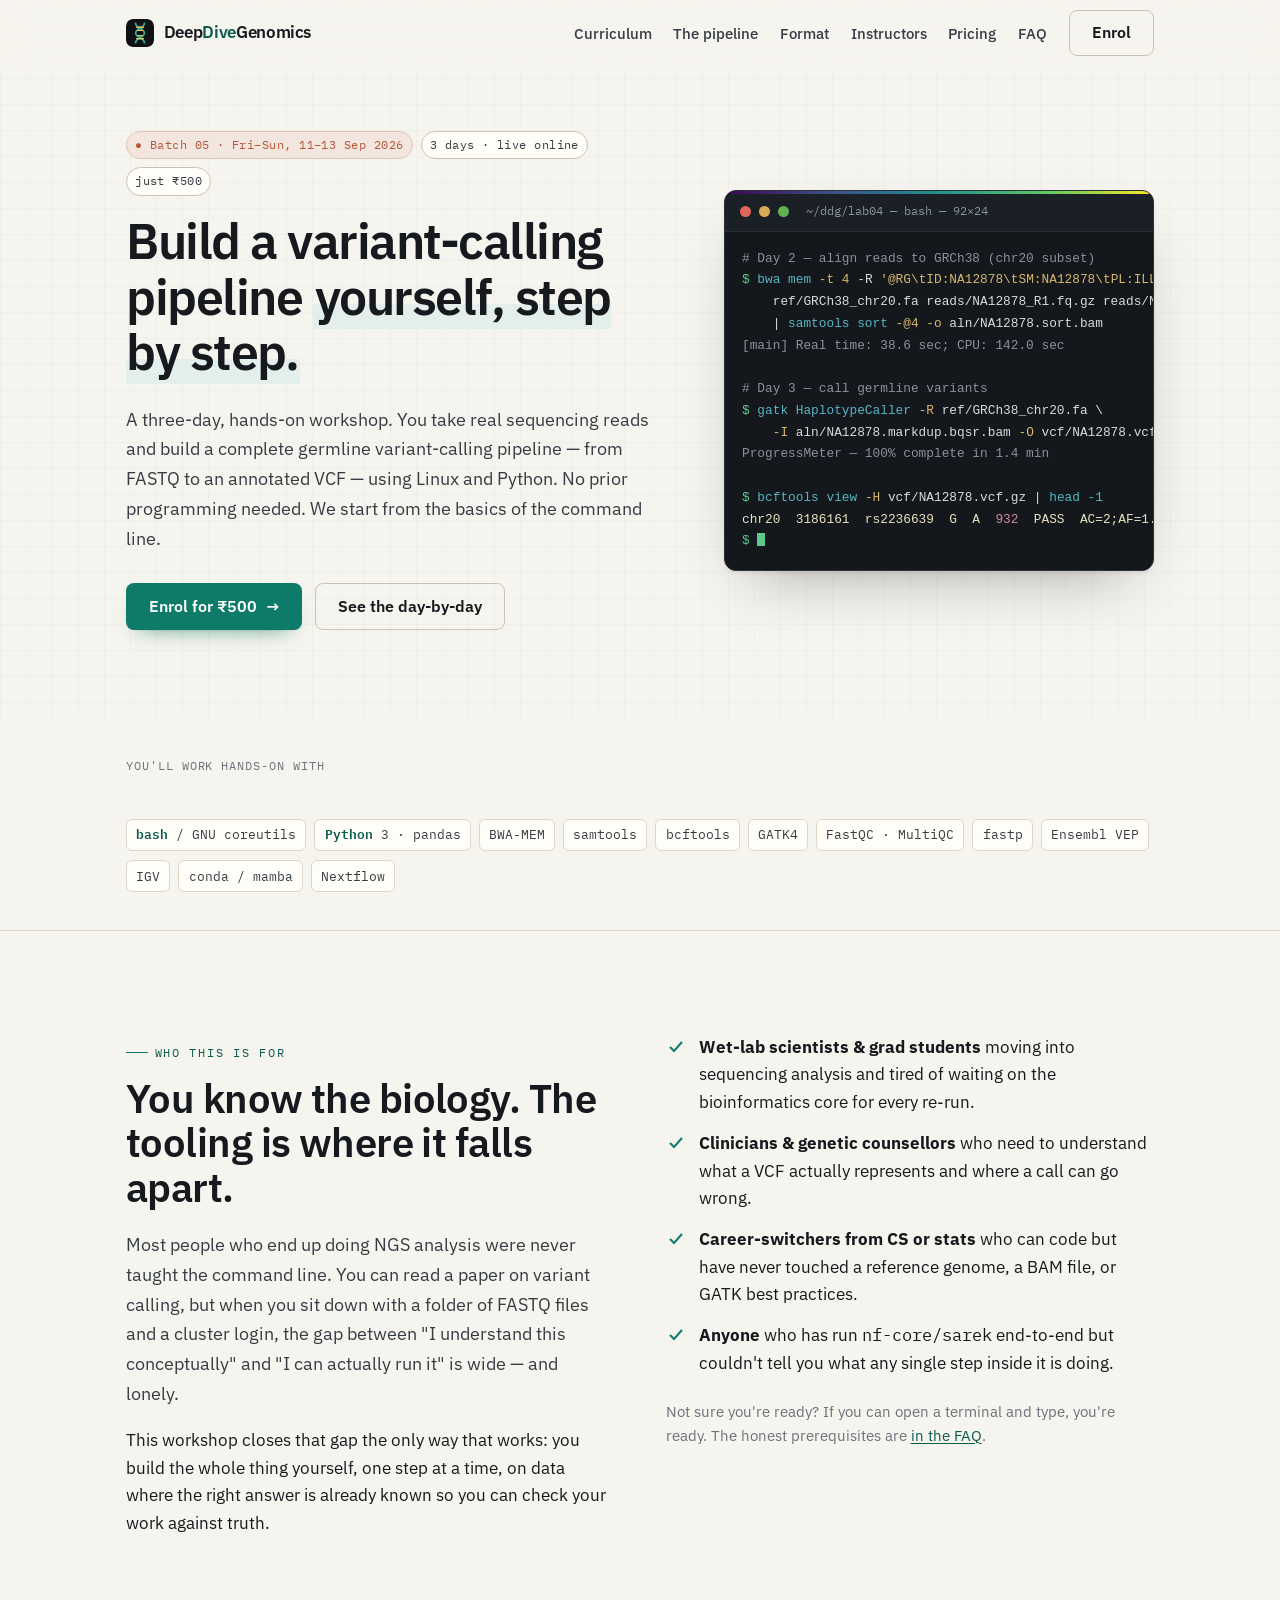
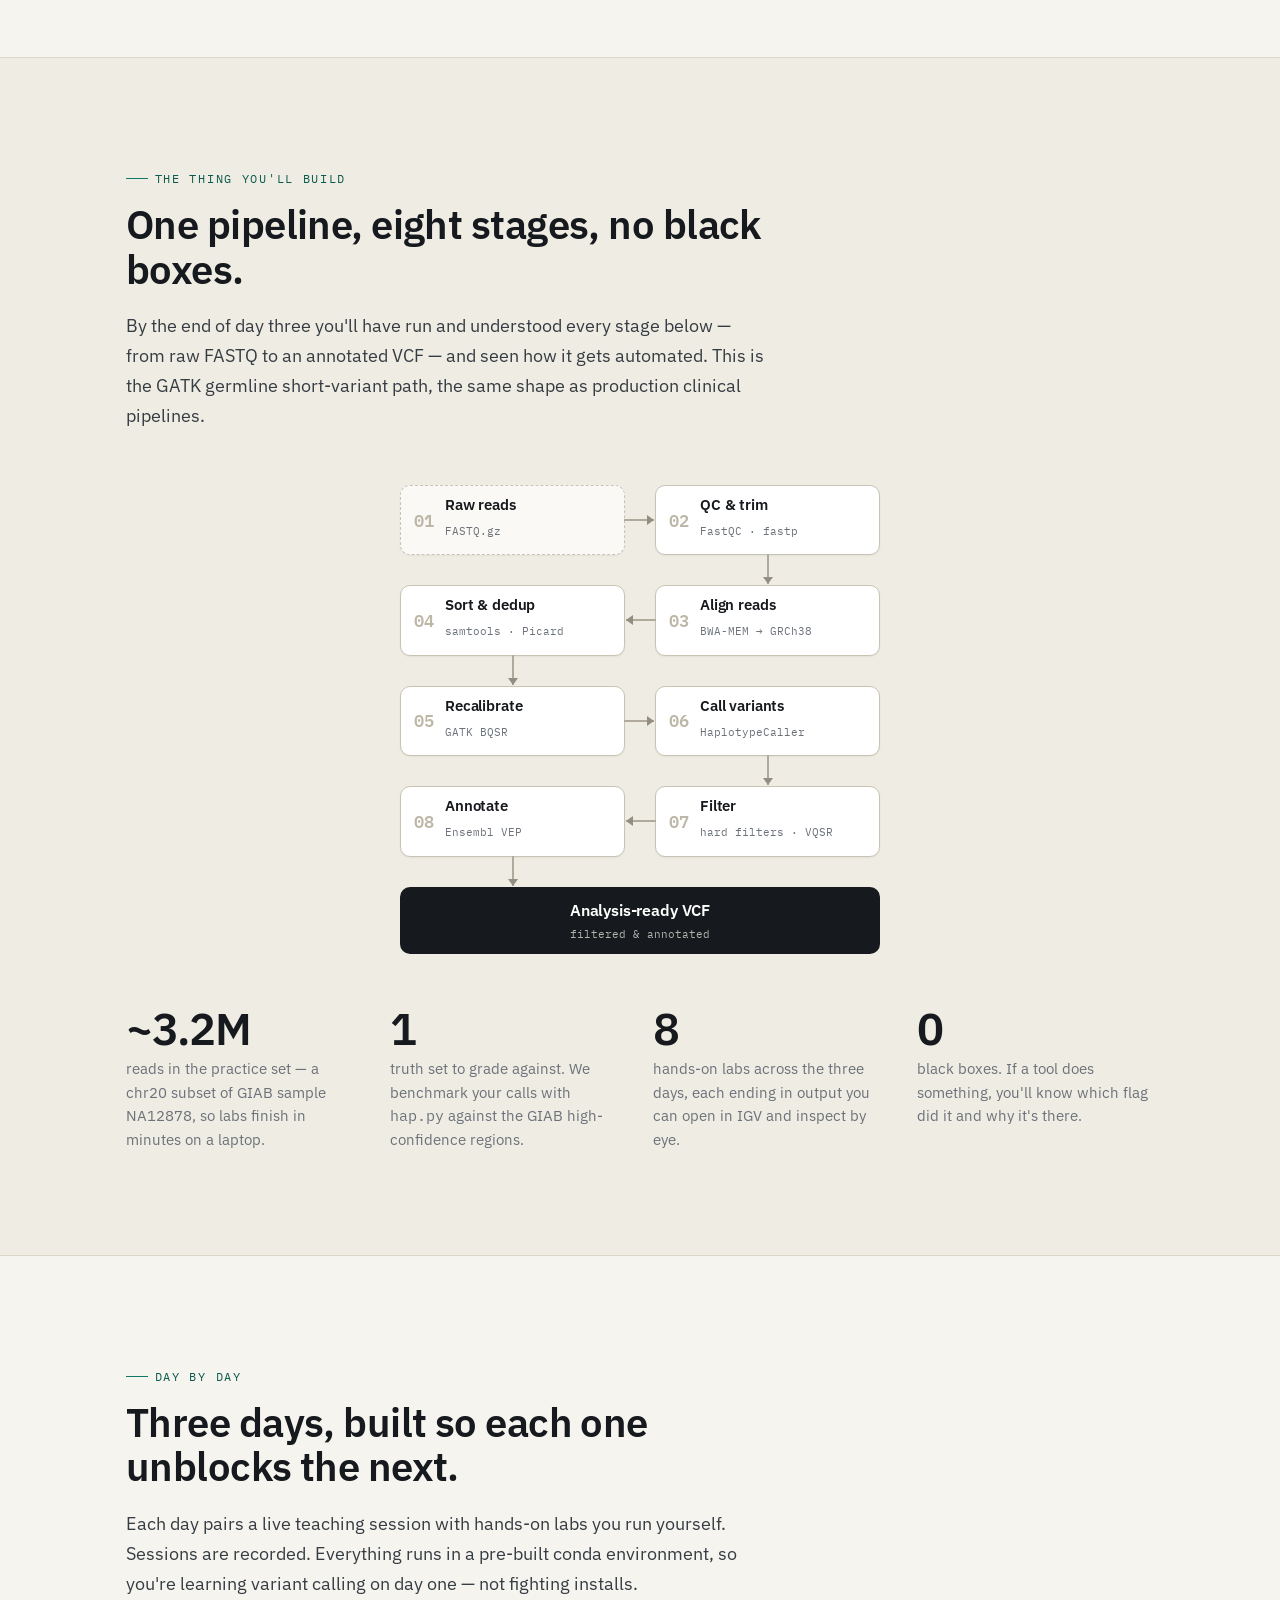
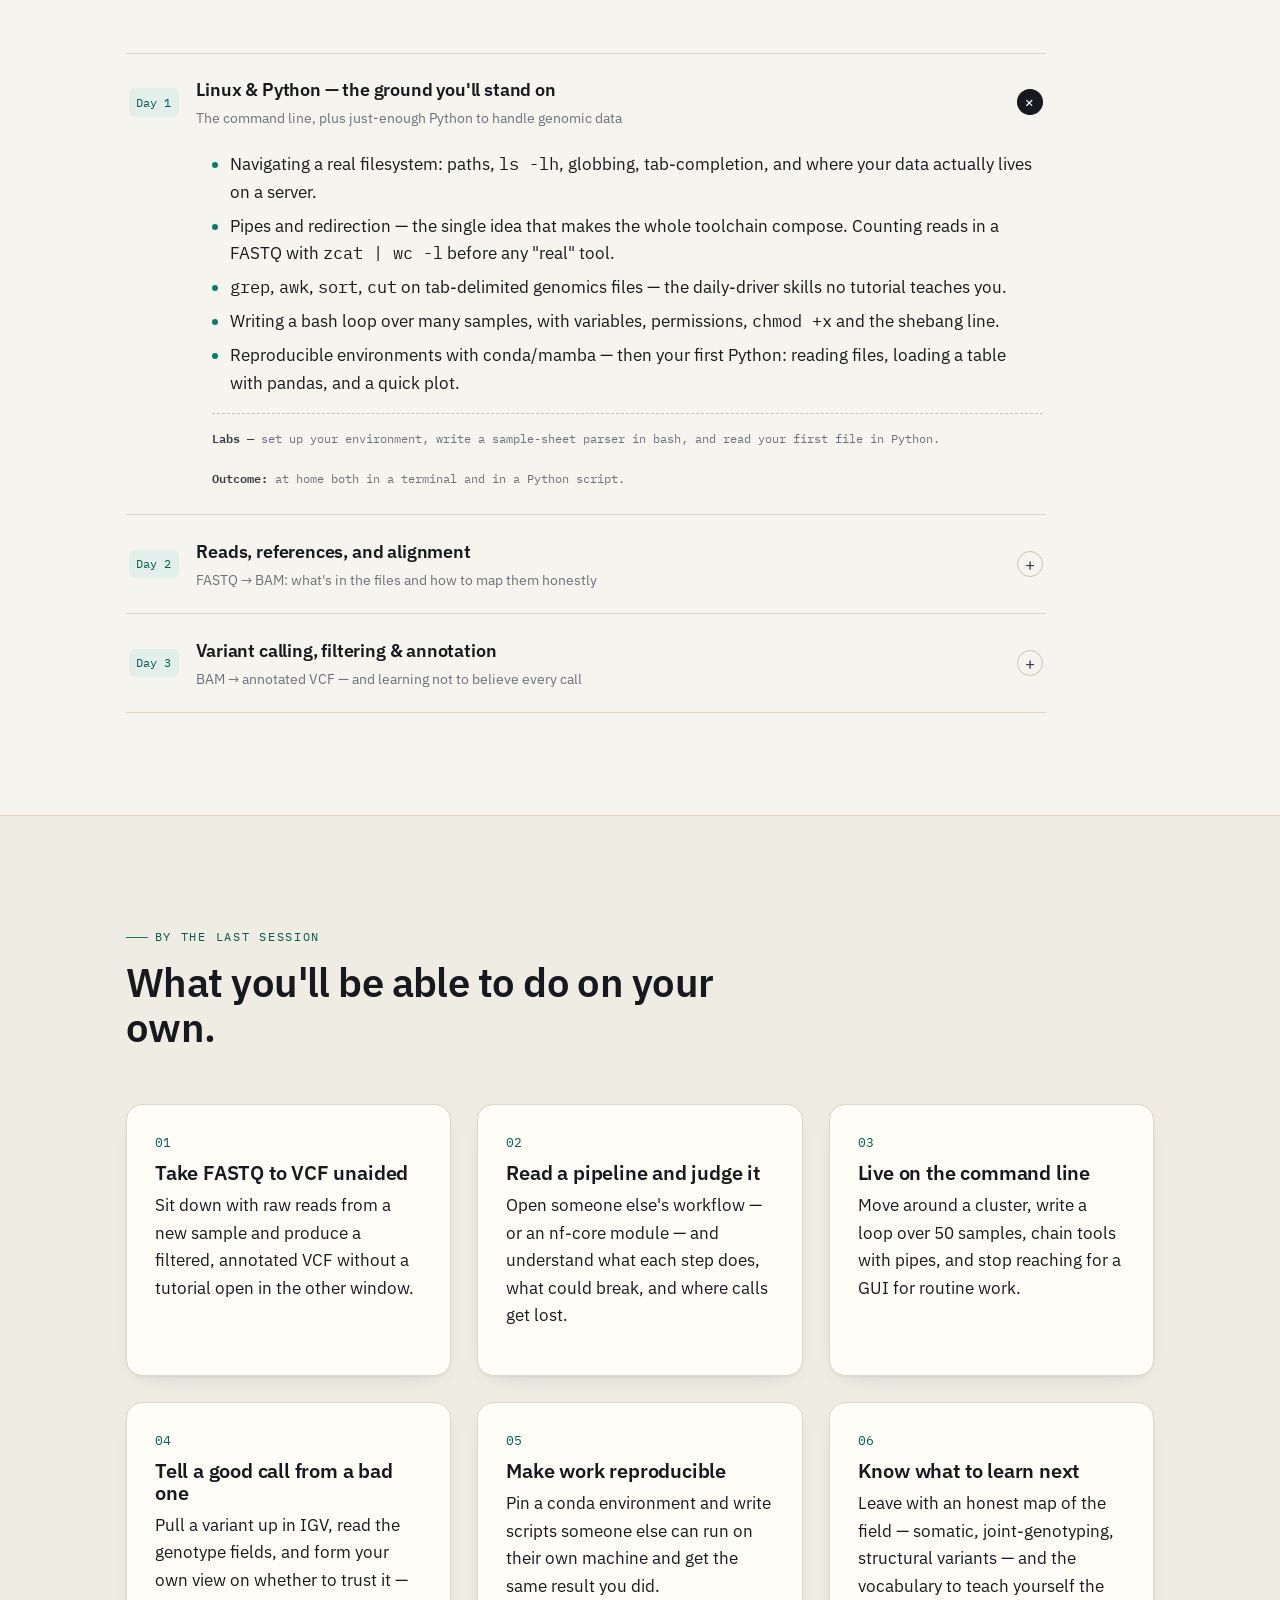
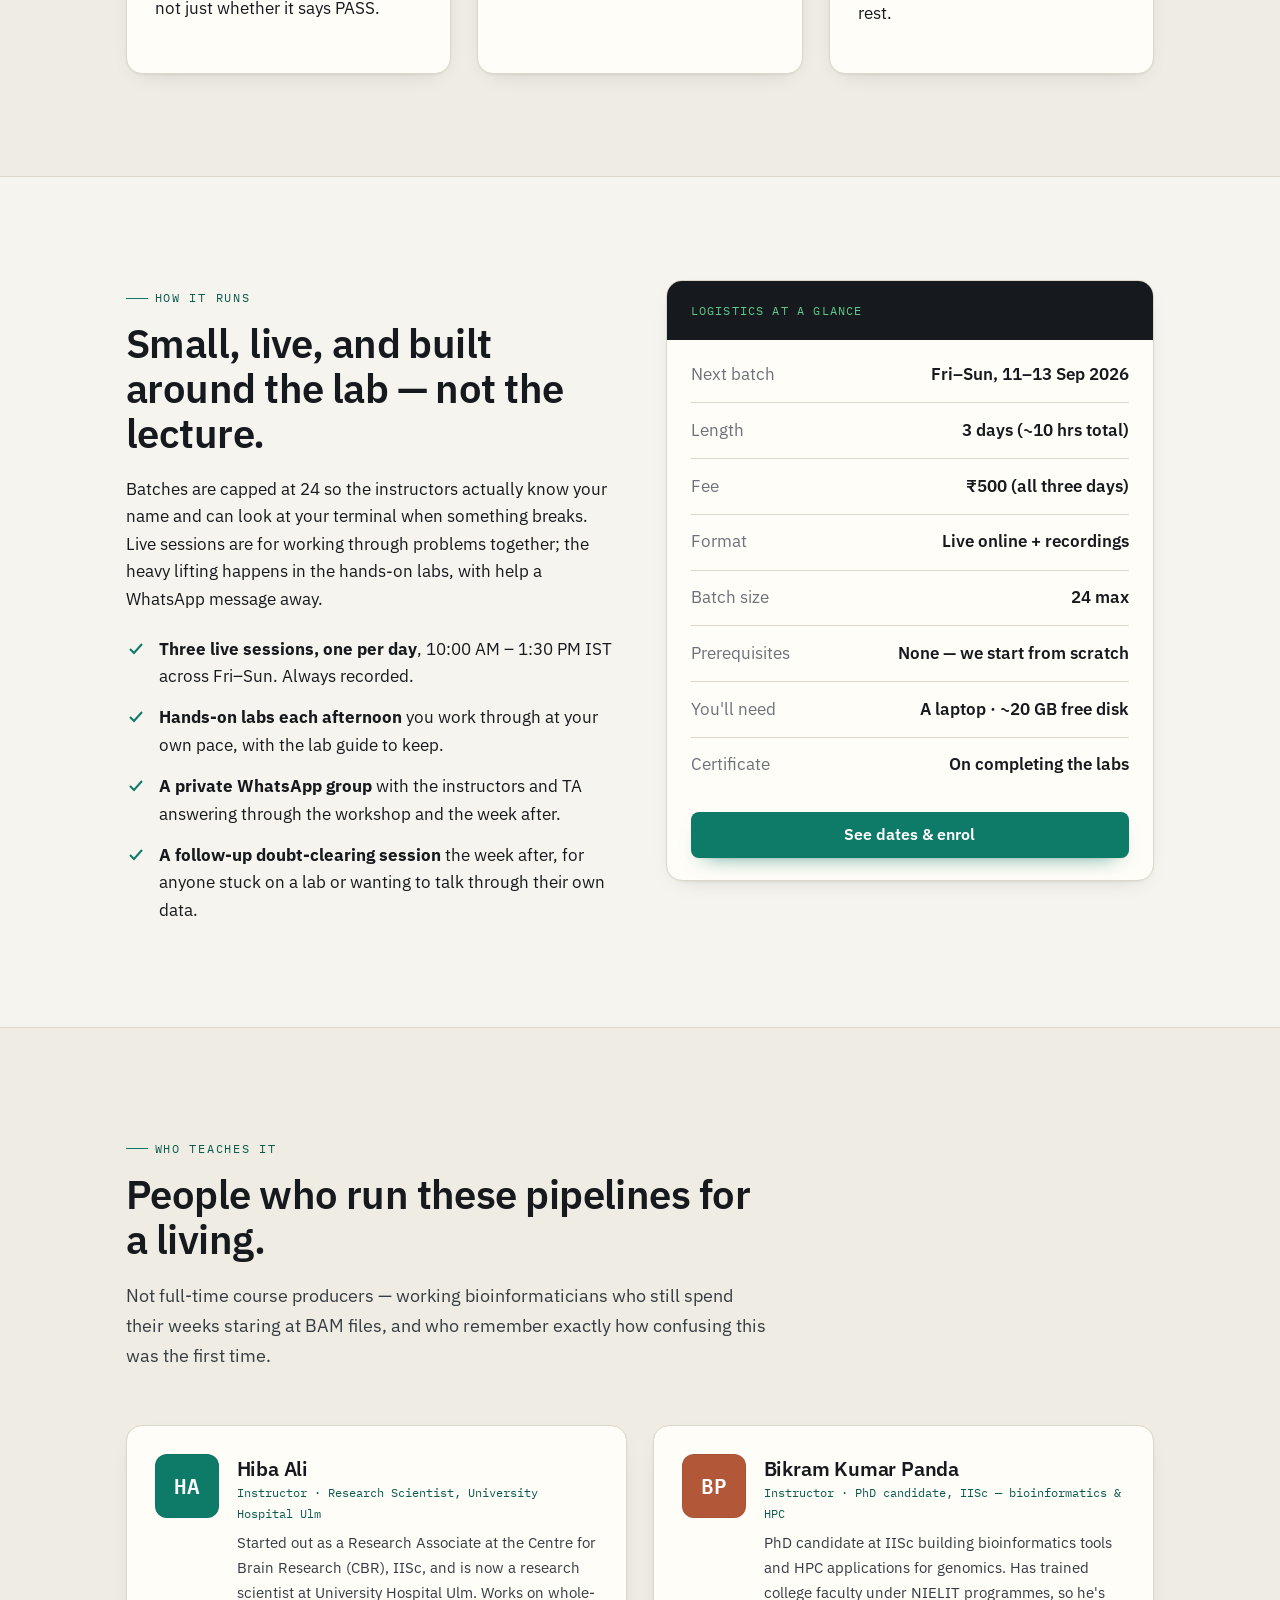
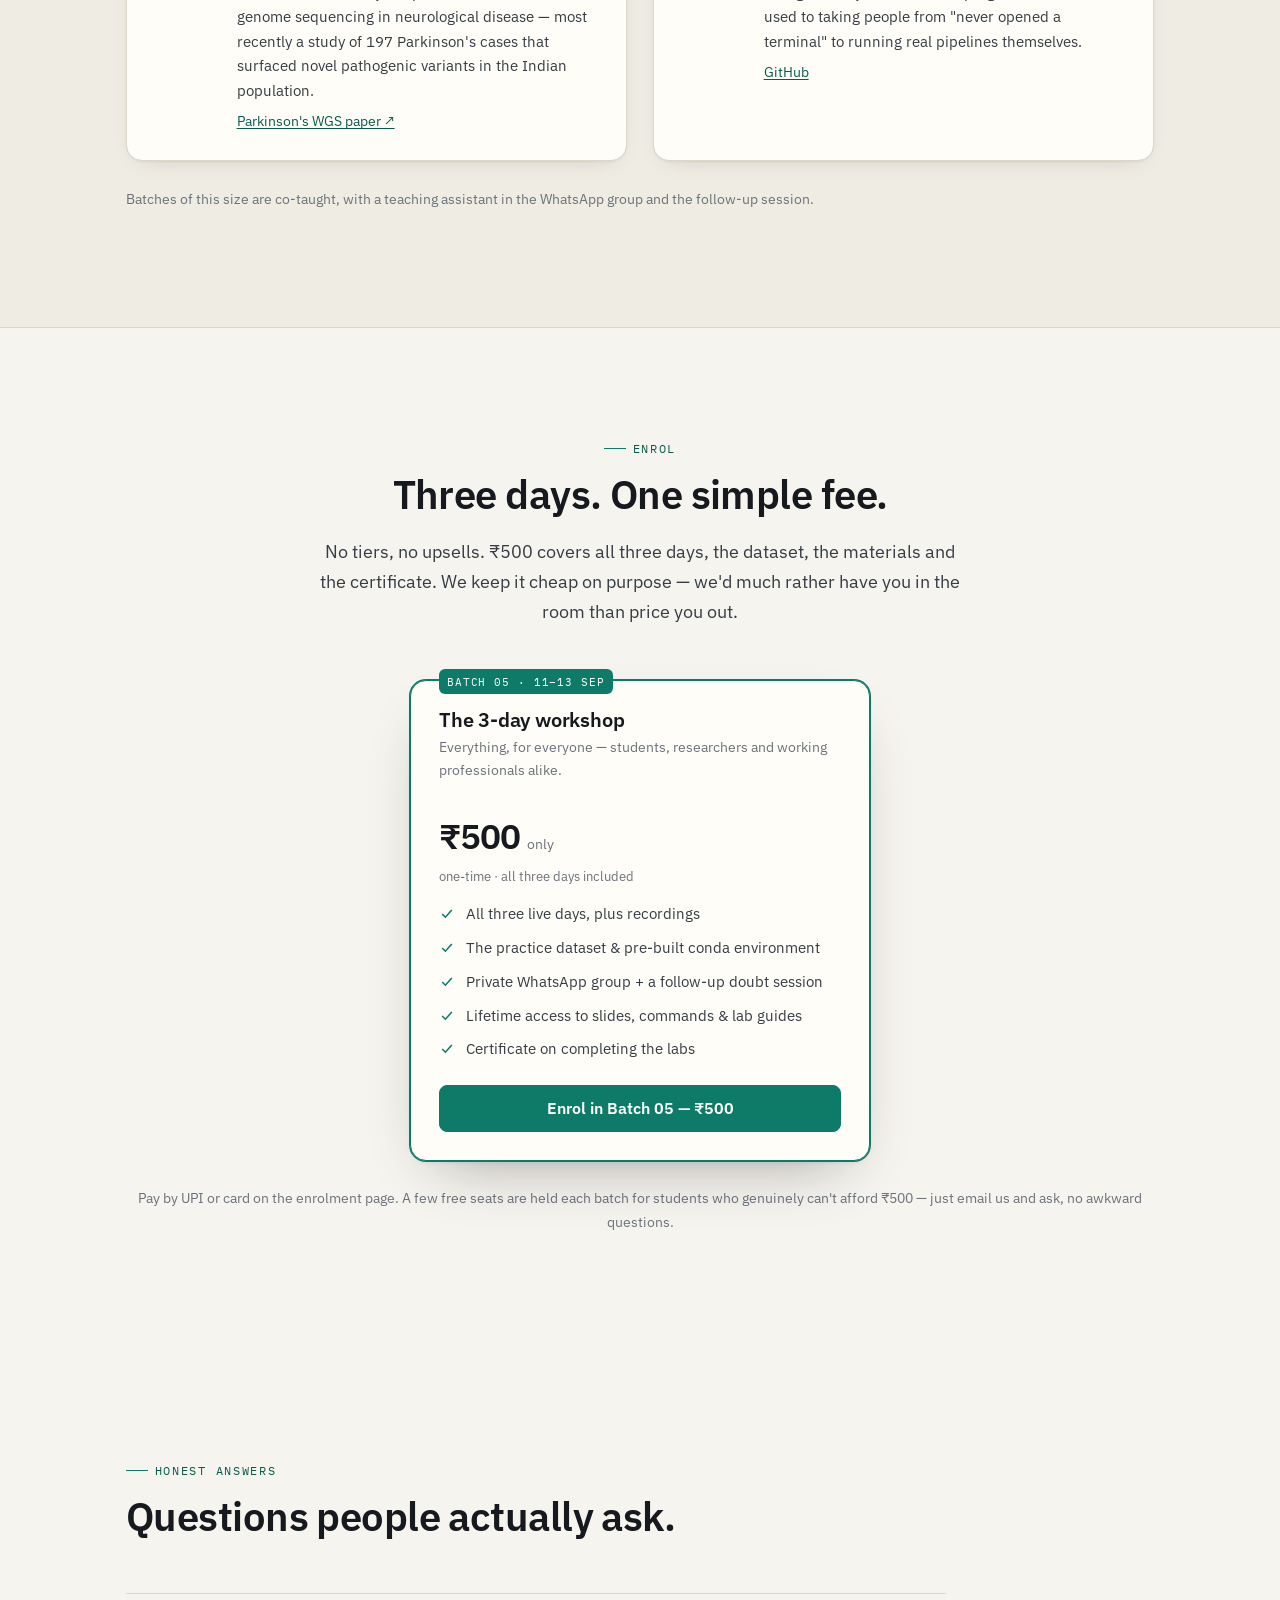
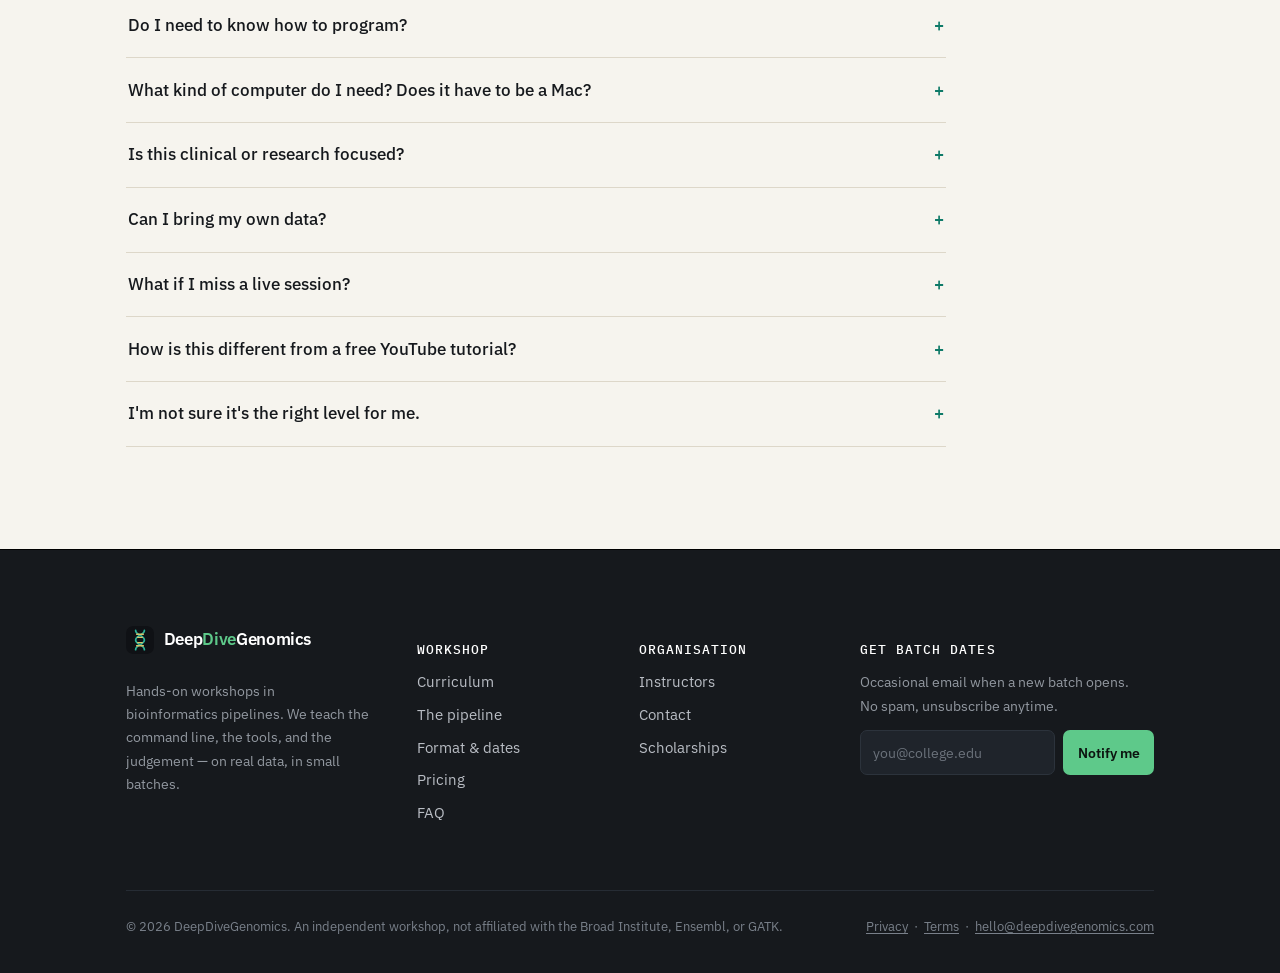
==== commit 2cdea17d: "website sample not fully correct." ====
--- a/index.html
+++ b/index.html
@@ -1,68 +1,460 @@
-<!DOCTYPE html>
+<!doctype html>
 <html lang="en">
 <head>
-  <meta charset="UTF-8">
-  <meta name="viewport" content="width=device-width, initial-scale=1.0">
-  <title>Beyond the Pipeline | Deep Dive Genomics</title>
-  <meta name="description" content="A bioinformatics workshop going beyond pipeline execution — into algorithms, variant interpretation, and clinical genomics.">
-  <link rel="preconnect" href="https://fonts.googleapis.com">
-  <link rel="preconnect" href="https://fonts.gstatic.com" crossorigin>
-  <link href="https://fonts.googleapis.com/css2?family=Space+Grotesk:wght@300;400;500;600;700&family=JetBrains+Mono:wght@400;500;700&display=swap" rel="stylesheet">
-  <link rel="stylesheet" href="https://cdnjs.cloudflare.com/ajax/libs/font-awesome/6.5.1/css/all.min.css">
-  <link rel="stylesheet" href="style.css">
+<meta charset="utf-8">
+<meta name="viewport" content="width=device-width, initial-scale=1">
+<title>DeepDiveGenomics — Variant Calling Pipelines: a hands-on 3-day workshop in Linux, Python & NGS</title>
+<meta name="description" content="A hands-on 3-day workshop where you build a complete germline variant-calling pipeline from raw FASTQ to annotated VCF — using BWA-MEM, samtools, GATK4 and bcftools on real data. Linux + Python from scratch. ₹500.">
+<meta property="og:title" content="DeepDiveGenomics — Variant Calling Pipelines Workshop">
+<meta property="og:description" content="Build a real germline variant-calling pipeline from FASTQ to annotated VCF in 3 days. Linux, Python, GATK4, BWA-MEM, samtools. Small batches, ₹500.">
+<meta property="og:type" content="website">
+<link rel="icon" href="favicon.svg" type="image/svg+xml">
+<link rel="preconnect" href="https://fonts.googleapis.com">
+<link rel="preconnect" href="https://fonts.gstatic.com" crossorigin>
+<link href="https://fonts.googleapis.com/css2?family=IBM+Plex+Mono:wght@400;500;600&family=IBM+Plex+Sans:wght@400;500;600&display=swap" rel="stylesheet">
+<link rel="stylesheet" href="styles.css">
 </head>
 <body>
-  <!-- Navbar -->
-  <nav class="navbar" id="navbar">
-    <div class="nav-container">
-      <a href="index.html" class="nav-logo">
-        <span class="logo-icon">&#x1F9EC;</span> DeepDive<span class="text-accent">Genomics</span>
-      </a>
-      <button class="hamburger" id="hamburger" aria-label="Toggle navigation">
-        <span></span>
-        <span></span>
-        <span></span>
-      </button>
-      <ul class="nav-links" id="nav-links">
-        <li><a href="index.html">Home</a></li>
-        <li><a href="about.html">About</a></li>
-        <li><a href="curriculum.html">Curriculum</a></li>
-        <li><a href="instructors.html">Instructors</a></li>
-        <li><a href="register.html" class="nav-cta">Register</a></li>
-      </ul>
-    </div>
-  </nav>
-
-  <section class="hero" id="hero">
-    <div class="hero-bg-animation">
-      <div class="dna-strand dna-strand-1"></div>
-      <div class="dna-strand dna-strand-2"></div>
-      <div class="dna-strand dna-strand-3"></div>
-      <div class="floating-particle" style="--delay: 0s; --x: 10%; --duration: 15s;"></div>
-      <div class="floating-particle" style="--delay: 2s; --x: 25%; --duration: 18s;"></div>
-      <div class="floating-particle" style="--delay: 4s; --x: 50%; --duration: 12s;"></div>
-      <div class="floating-particle" style="--delay: 6s; --x: 70%; --duration: 20s;"></div>
-      <div class="floating-particle" style="--delay: 1s; --x: 85%; --duration: 16s;"></div>
-      <div class="floating-particle" style="--delay: 3s; --x: 40%; --duration: 14s;"></div>
-      <div class="floating-particle" style="--delay: 5s; --x: 60%; --duration: 17s;"></div>
-      <div class="floating-particle" style="--delay: 7s; --x: 90%; --duration: 13s;"></div>
-    </div>
-    <div class="hero-content">
-      <p class="hero-tag terminal-text">$ workshop --mode deep_dive</p>
-      <h1>Beyond the Pipeline</h1>
-      <h2 class="hero-subtitle">Genomics Analysis from Code to Clinic</h2>
-      <p class="hero-description">
-        Most workshops stop at running tools. This one goes further — into the
-        <span class="text-accent">algorithms</span> powering genomics,
-        <span class="text-secondary">variant interpretation</span>, and
-        real <span class="text-accent">clinical relevance</span>.
-      </p>
-      <a href="YOUR_GOOGLE_FORM_URL" target="_blank" rel="noopener" class="btn-primary" id="hero-cta">
-        <i class="fas fa-rocket"></i> Register Now
-      </a>
-    </div>
-  </section>
-
-  <script src="script.js"></script>
+<a class="skip-link" href="#main">Skip to content</a>
+
+<!-- ============ HEADER ============ -->
+<header class="site-header" id="top">
+  <div class="wrap nav">
+    <a class="brand" href="#top" aria-label="DeepDiveGenomics home">
+      <svg viewBox="0 0 32 32" aria-hidden="true"><rect width="32" height="32" rx="7" fill="#0f1115"/><g fill="none" stroke="#2bb39a" stroke-width="2" stroke-linecap="round"><path d="M11 5c0 5.5 10 5.5 10 11s-10 5.5-10 11"/><path d="M21 5c0 5.5-10 5.5-10 11s10 5.5 10 11"/></g><g stroke="#d8c26a" stroke-width="1.6" stroke-linecap="round"><path d="M12.2 9.5h7.6"/><path d="M13.4 13h5.2"/><path d="M13.4 19h5.2"/><path d="M12.2 22.5h7.6"/></g></svg>
+      <span>Deep<b class="brand-deep">Dive</b>Genomics</span>
+    </a>
+    <nav class="nav-links" aria-label="Primary">
+      <a href="#curriculum">Curriculum</a>
+      <a href="#pipeline">The pipeline</a>
+      <a href="#format">Format</a>
+      <a href="#instructors">Instructors</a>
+      <a href="#pricing">Pricing</a>
+      <a href="#faq">FAQ</a>
+    </nav>
+    <div class="nav-cta">
+      <a href="#pricing" class="btn btn--ghost">Enrol</a>
+      <button class="nav-toggle" aria-label="Open menu" aria-expanded="false" aria-controls="mobileMenu"><span></span></button>
+    </div>
+  </div>
+  <div class="mobile-menu" id="mobileMenu">
+    <a href="#curriculum">Curriculum</a>
+    <a href="#pipeline">The pipeline</a>
+    <a href="#format">Format</a>
+    <a href="#instructors">Instructors</a>
+    <a href="#pricing">Pricing</a>
+    <a href="#faq">FAQ</a>
+    <a href="#pricing" class="btn btn--primary btn--block">Enrol in the next batch</a>
+  </div>
+</header>
+
+<main id="main">
+
+<!-- ============ HERO ============ -->
+<section class="hero">
+  <div class="wrap hero-grid">
+    <div class="hero-copy">
+      <div class="tag-row">
+        <span class="tag tag--live">● Batch 05 · Fri–Sun, 11–13 Sep 2026</span>
+        <span class="tag">3 days · live online</span>
+        <span class="tag">just ₹500</span>
+      </div>
+      <h1>Build a variant-calling pipeline <span class="u">yourself, step by step.</span></h1>
+      <p class="lede">A three-day, hands-on workshop. You take real sequencing reads and build a complete germline variant-calling pipeline — from FASTQ to an annotated VCF — using Linux and Python. No prior programming needed. We start from the basics of the command line.</p>
+      <div class="hero-cta">
+        <a href="#pricing" class="btn btn--primary">Enrol for ₹500 <span class="btn-arrow" aria-hidden="true">→</span></a>
+        <a href="#curriculum" class="btn btn--ghost">See the day-by-day</a>
+      </div>
+    </div>
+
+    <div class="hero-media">
+      <div class="terminal" role="img" aria-label="Terminal showing a variant-calling pipeline: bwa mem aligning reads, samtools sorting, GATK HaplotypeCaller, and a variant line from the output VCF.">
+        <div class="term-bar"><i></i><i></i><i></i><span class="term-title">~/ddg/lab04 — bash — 92×24</span></div>
+        <div class="term-body"><pre><span class="l"><span class="td"># Day 2 — align reads to GRCh38 (chr20 subset)</span></span><span class="l"><span class="tp">$</span> <span class="tc">bwa mem</span> <span class="tf">-t 4</span> -R <span class="tf">'@RG\tID:NA12878\tSM:NA12878\tPL:ILLUMINA'</span> \</span><span class="l">    ref/GRCh38_chr20.fa reads/NA12878_R1.fq.gz reads/NA12878_R2.fq.gz \</span><span class="l">    | <span class="tc">samtools sort</span> <span class="tf">-@4 -o</span> aln/NA12878.sort.bam</span><span class="l"><span class="td">[main] Real time: 38.6 sec; CPU: 142.0 sec</span></span><span class="l"> </span><span class="l"><span class="td"># Day 3 — call germline variants</span></span><span class="l"><span class="tp">$</span> <span class="tc">gatk HaplotypeCaller</span> <span class="tf">-R</span> ref/GRCh38_chr20.fa \</span><span class="l">    <span class="tf">-I</span> aln/NA12878.markdup.bqsr.bam <span class="tf">-O</span> vcf/NA12878.vcf.gz</span><span class="l"><span class="td">ProgressMeter — 100% complete in 1.4 min</span></span><span class="l"> </span><span class="l"><span class="tp">$</span> <span class="tc">bcftools view</span> <span class="tf">-H</span> vcf/NA12878.vcf.gz | <span class="tc">head -1</span></span><span class="l"><span class="tw">chr20  3186161  rs2236639  G  A  </span><span class="tk">932</span><span class="tw">  PASS  AC=2;AF=1.00</span></span><span class="l"><span class="tp">$</span> <span class="cursor"></span></span></pre></div>
+      </div>
+    </div>
+  </div>
+</section>
+
+<!-- ============ TOOL STRIP ============ -->
+<div class="toolstrip">
+  <div class="wrap">
+    <span class="label">You'll work hands-on with</span>
+    <div class="tools">
+      <span class="tool-chip"><b>bash</b> / GNU coreutils</span>
+      <span class="tool-chip"><b>Python</b> 3 · pandas</span>
+      <span class="tool-chip">BWA-MEM</span>
+      <span class="tool-chip">samtools</span>
+      <span class="tool-chip">bcftools</span>
+      <span class="tool-chip">GATK4</span>
+      <span class="tool-chip">FastQC · MultiQC</span>
+      <span class="tool-chip">fastp</span>
+      <span class="tool-chip">Ensembl VEP</span>
+      <span class="tool-chip">IGV</span>
+      <span class="tool-chip">conda / mamba</span>
+      <span class="tool-chip">Nextflow</span>
+    </div>
+  </div>
+</div>
+
+<!-- ============ WHY ============ -->
+<section class="section" id="about">
+  <div class="wrap">
+    <div class="why-grid">
+      <div>
+        <p class="eyebrow">Who this is for</p>
+        <h2>You know the biology. The tooling is where it falls apart.</h2>
+        <p class="lede">Most people who end up doing NGS analysis were never taught the command line. You can read a paper on variant calling, but when you sit down with a folder of FASTQ files and a cluster login, the gap between "I understand this conceptually" and "I can actually run it" is wide — and lonely.</p>
+        <p>This workshop closes that gap the only way that works: you build the whole thing yourself, one step at a time, on data where the right answer is already known so you can check your work against truth.</p>
+      </div>
+      <div>
+        <ul class="check-list">
+          <li>
+            <svg viewBox="0 0 20 20" fill="none" stroke="currentColor" stroke-width="2"><path d="M4 10l4 4 8-9"/></svg>
+            <span><b>Wet-lab scientists & grad students</b> moving into sequencing analysis and tired of waiting on the bioinformatics core for every re-run.</span>
+          </li>
+          <li>
+            <svg viewBox="0 0 20 20" fill="none" stroke="currentColor" stroke-width="2"><path d="M4 10l4 4 8-9"/></svg>
+            <span><b>Clinicians & genetic counsellors</b> who need to understand what a VCF actually represents and where a call can go wrong.</span>
+          </li>
+          <li>
+            <svg viewBox="0 0 20 20" fill="none" stroke="currentColor" stroke-width="2"><path d="M4 10l4 4 8-9"/></svg>
+            <span><b>Career-switchers from CS or stats</b> who can code but have never touched a reference genome, a BAM file, or GATK best practices.</span>
+          </li>
+          <li>
+            <svg viewBox="0 0 20 20" fill="none" stroke="currentColor" stroke-width="2"><path d="M4 10l4 4 8-9"/></svg>
+            <span><b>Anyone</b> who has run <code class="mono">nf-core/sarek</code> end-to-end but couldn't tell you what any single step inside it is doing.</span>
+          </li>
+        </ul>
+        <p class="muted" style="margin-top:1.4rem; font-size:.92rem;">Not sure you're ready? If you can open a terminal and type, you're ready. The honest prerequisites are <a href="#faq">in the FAQ</a>.</p>
+      </div>
+    </div>
+  </div>
+</section>
+
+<!-- ============ PIPELINE ============ -->
+<section class="section section--tint" id="pipeline">
+  <div class="wrap">
+    <div class="section-head">
+      <p class="eyebrow">The thing you'll build</p>
+      <h2>One pipeline, eight stages, no black boxes.</h2>
+      <p class="lede">By the end of day three you'll have run and understood every stage below — from raw FASTQ to an annotated VCF — and seen how it gets automated. This is the GATK germline short-variant path, the same shape as production clinical pipelines.</p>
+    </div>
+
+    <div class="snake">
+      <div class="snode is-input to-right"><span class="snum">01</span><div class="sbody"><h4>Raw reads</h4><span class="stool">FASTQ.gz</span></div></div>
+      <div class="snode to-down"><span class="snum">02</span><div class="sbody"><h4>QC &amp; trim</h4><span class="stool">FastQC · fastp</span></div></div>
+      <div class="snode to-left"><span class="snum">03</span><div class="sbody"><h4>Align reads</h4><span class="stool">BWA-MEM → GRCh38</span></div></div>
+      <div class="snode to-down"><span class="snum">04</span><div class="sbody"><h4>Sort &amp; dedup</h4><span class="stool">samtools · Picard</span></div></div>
+      <div class="snode to-right"><span class="snum">05</span><div class="sbody"><h4>Recalibrate</h4><span class="stool">GATK BQSR</span></div></div>
+      <div class="snode to-down"><span class="snum">06</span><div class="sbody"><h4>Call variants</h4><span class="stool">HaplotypeCaller</span></div></div>
+      <div class="snode to-left"><span class="snum">07</span><div class="sbody"><h4>Filter</h4><span class="stool">hard filters · VQSR</span></div></div>
+      <div class="snode to-down"><span class="snum">08</span><div class="sbody"><h4>Annotate</h4><span class="stool">Ensembl VEP</span></div></div>
+      <div class="snake-end"><strong>Analysis-ready VCF</strong><span>filtered &amp; annotated</span></div>
+    </div>
+
+    <div class="grid cols-4" style="margin-top:clamp(34px,5vw,52px)">
+      <div class="stat"><div class="big"><em>~3.2M</em></div><div class="lab">reads in the practice set — a chr20 subset of GIAB sample NA12878, so labs finish in minutes on a laptop.</div></div>
+      <div class="stat"><div class="big"><em>1</em></div><div class="lab">truth set to grade against. We benchmark your calls with <code class="mono">hap.py</code> against the GIAB high-confidence regions.</div></div>
+      <div class="stat"><div class="big"><em>8</em></div><div class="lab">hands-on labs across the three days, each ending in output you can open in IGV and inspect by eye.</div></div>
+      <div class="stat"><div class="big"><em>0</em></div><div class="lab">black boxes. If a tool does something, you'll know which flag did it and why it's there.</div></div>
+    </div>
+  </div>
+</section>
+
+<!-- ============ CURRICULUM ============ -->
+<section class="section" id="curriculum">
+  <div class="wrap">
+    <div class="section-head">
+      <p class="eyebrow">Day by day</p>
+      <h2>Three days, built so each one unblocks the next.</h2>
+      <p class="lede">Each day pairs a live teaching session with hands-on labs you run yourself. Sessions are recorded. Everything runs in a pre-built conda environment, so you're learning variant calling on day one — not fighting installs.</p>
+    </div>
+
+    <div class="syllabus">
+      <!-- Day 1 -->
+      <div class="week">
+        <button class="week-head" aria-expanded="true" aria-controls="w1">
+          <span class="week-tag">Day 1</span>
+          <span class="week-title">Linux &amp; Python — the ground you'll stand on
+            <span class="week-sub">The command line, plus just-enough Python to handle genomic data</span>
+          </span>
+          <span class="week-toggle" aria-hidden="true">+</span>
+        </button>
+        <div class="week-panel" id="w1">
+          <div class="week-panel-inner">
+            <ul>
+              <li>Navigating a real filesystem: paths, <code class="mono">ls -lh</code>, globbing, tab-completion, and where your data actually lives on a server.</li>
+              <li>Pipes and redirection — the single idea that makes the whole toolchain compose. Counting reads in a FASTQ with <code class="mono">zcat | wc -l</code> before any "real" tool.</li>
+              <li><code class="mono">grep</code>, <code class="mono">awk</code>, <code class="mono">sort</code>, <code class="mono">cut</code> on tab-delimited genomics files — the daily-driver skills no tutorial teaches you.</li>
+              <li>Writing a bash loop over many samples, with variables, permissions, <code class="mono">chmod +x</code> and the shebang line.</li>
+              <li>Reproducible environments with conda/mamba — then your first Python: reading files, loading a table with pandas, and a quick plot.</li>
+            </ul>
+            <div class="week-meta">
+              <span><b>Labs —</b> set up your environment, write a sample-sheet parser in bash, and read your first file in Python.</span>
+              <span><b>Outcome:</b> at home both in a terminal and in a Python script.</span>
+            </div>
+          </div>
+        </div>
+      </div>
+
+      <!-- Day 2 -->
+      <div class="week">
+        <button class="week-head" aria-expanded="false" aria-controls="w2">
+          <span class="week-tag">Day 2</span>
+          <span class="week-title">Reads, references, and alignment
+            <span class="week-sub">FASTQ → BAM: what's in the files and how to map them honestly</span>
+          </span>
+          <span class="week-toggle" aria-hidden="true">+</span>
+        </button>
+        <div class="week-panel" id="w2">
+          <div class="week-panel-inner">
+            <ul>
+              <li>Anatomy of a FASTQ record and Phred quality scores — reading them, not just trusting them.</li>
+              <li>Quality control with FastQC + MultiQC: spotting adapter contamination and over-represented sequences, then trimming with fastp.</li>
+              <li>Reference genomes: GRCh38 vs hg19, why the build matters, and indexing with <code class="mono">bwa index</code> / <code class="mono">samtools faidx</code>.</li>
+              <li>Aligning with BWA-MEM, read groups (and why every downstream tool nags you about them), and the SAM/BAM format field by field.</li>
+              <li>Sorting, indexing, marking duplicates, and reading a <code class="mono">samtools flagstat</code> report critically.</li>
+            </ul>
+            <div class="week-meta">
+              <span><b>Lab —</b> align NA12878, mark duplicates, and view your BAM in IGV.</span>
+              <span><b>Outcome:</b> an analysis-ready, deduplicated BAM you built yourself.</span>
+            </div>
+          </div>
+        </div>
+      </div>
+
+      <!-- Day 3 -->
+      <div class="week">
+        <button class="week-head" aria-expanded="false" aria-controls="w3">
+          <span class="week-tag">Day 3</span>
+          <span class="week-title">Variant calling, filtering &amp; annotation
+            <span class="week-sub">BAM → annotated VCF — and learning not to believe every call</span>
+          </span>
+          <span class="week-toggle" aria-hidden="true">+</span>
+        </button>
+        <div class="week-panel" id="w3">
+          <div class="week-panel-inner">
+            <ul>
+              <li>Base Quality Score Recalibration: the systematic error it corrects and how to tell if it actually helped.</li>
+              <li>GATK HaplotypeCaller and local re-assembly — the intuition for why it re-aligns around candidate sites.</li>
+              <li>The VCF format in depth: <code class="mono">INFO</code>, <code class="mono">FORMAT</code>, <code class="mono">AD</code>/<code class="mono">DP</code>/<code class="mono">GQ</code>, and what a <code class="mono">0/1</code> genotype really means.</li>
+              <li>Filtering calls, reading one in IGV to decide for yourself, and benchmarking against the GIAB truth set with <code class="mono">hap.py</code> — precision and recall for your own pipeline.</li>
+              <li>Annotating with Ensembl VEP, then a Python lab to load your variants into pandas, summarise them and plot depth and quality.</li>
+              <li>Where to go next: automating with Nextflow, joint genotyping across samples, somatic calling, and running on an HPC scheduler.</li>
+            </ul>
+            <div class="week-meta">
+              <span><b>Capstone lab —</b> take a BAM all the way to a filtered, annotated VCF and summarise it in Python.</span>
+              <span><b>Outcome:</b> a complete variant-calling pipeline you ran end-to-end yourself.</span>
+            </div>
+          </div>
+        </div>
+      </div>
+    </div>
+  </div>
+</section>
+
+<!-- ============ OUTCOMES ============ -->
+<section class="section section--tint" id="outcomes">
+  <div class="wrap">
+    <div class="section-head">
+      <p class="eyebrow">By the last session</p>
+      <h2>What you'll be able to do on your own.</h2>
+    </div>
+    <div class="grid cols-3">
+      <div class="card"><span class="num">01</span><h3>Take FASTQ to VCF unaided</h3><p>Sit down with raw reads from a new sample and produce a filtered, annotated VCF without a tutorial open in the other window.</p></div>
+      <div class="card"><span class="num">02</span><h3>Read a pipeline and judge it</h3><p>Open someone else's workflow — or an nf-core module — and understand what each step does, what could break, and where calls get lost.</p></div>
+      <div class="card"><span class="num">03</span><h3>Live on the command line</h3><p>Move around a cluster, write a loop over 50 samples, chain tools with pipes, and stop reaching for a GUI for routine work.</p></div>
+      <div class="card"><span class="num">04</span><h3>Tell a good call from a bad one</h3><p>Pull a variant up in IGV, read the genotype fields, and form your own view on whether to trust it — not just whether it says PASS.</p></div>
+      <div class="card"><span class="num">05</span><h3>Make work reproducible</h3><p>Pin a conda environment and write scripts someone else can run on their own machine and get the same result you did.</p></div>
+      <div class="card"><span class="num">06</span><h3>Know what to learn next</h3><p>Leave with an honest map of the field — somatic, joint-genotyping, structural variants — and the vocabulary to teach yourself the rest.</p></div>
+    </div>
+  </div>
+</section>
+
+<!-- ============ FORMAT / LOGISTICS ============ -->
+<section class="section" id="format">
+  <div class="wrap">
+    <div class="why-grid">
+      <div>
+        <p class="eyebrow">How it runs</p>
+        <h2>Small, live, and built around the lab — not the lecture.</h2>
+        <p>Batches are capped at 24 so the instructors actually know your name and can look at your terminal when something breaks. Live sessions are for working through problems together; the heavy lifting happens in the hands-on labs, with help a WhatsApp message away.</p>
+        <ul class="check-list" style="margin-top:1.4rem">
+          <li><svg viewBox="0 0 20 20" fill="none" stroke="currentColor" stroke-width="2"><path d="M4 10l4 4 8-9"/></svg><span><b>Three live sessions, one per day</b>, 10:00 AM – 1:30 PM IST across Fri–Sun. Always recorded.</span></li>
+          <li><svg viewBox="0 0 20 20" fill="none" stroke="currentColor" stroke-width="2"><path d="M4 10l4 4 8-9"/></svg><span><b>Hands-on labs each afternoon</b> you work through at your own pace, with the lab guide to keep.</span></li>
+          <li><svg viewBox="0 0 20 20" fill="none" stroke="currentColor" stroke-width="2"><path d="M4 10l4 4 8-9"/></svg><span><b>A private WhatsApp group</b> with the instructors and TA answering through the workshop and the week after.</span></li>
+          <li><svg viewBox="0 0 20 20" fill="none" stroke="currentColor" stroke-width="2"><path d="M4 10l4 4 8-9"/></svg><span><b>A follow-up doubt-clearing session</b> the week after, for anyone stuck on a lab or wanting to talk through their own data.</span></li>
+        </ul>
+      </div>
+      <div>
+        <div class="card" style="padding:0; overflow:hidden;">
+          <div style="background:var(--ink); color:#fff; padding:20px 24px;">
+            <div class="mono" style="font-size:.74rem; letter-spacing:.1em; color:var(--term-green); text-transform:uppercase;">Logistics at a glance</div>
+          </div>
+          <div style="padding:8px 24px 22px;">
+            <dl style="margin:0;">
+              <div style="display:flex; justify-content:space-between; gap:1rem; padding:.85rem 0; border-bottom:1px solid var(--line);"><dt class="muted">Next batch</dt><dd style="margin:0; font-weight:600;">Fri–Sun, 11–13 Sep 2026</dd></div>
+              <div style="display:flex; justify-content:space-between; gap:1rem; padding:.85rem 0; border-bottom:1px solid var(--line);"><dt class="muted">Length</dt><dd style="margin:0; font-weight:600;">3 days (~10 hrs total)</dd></div>
+              <div style="display:flex; justify-content:space-between; gap:1rem; padding:.85rem 0; border-bottom:1px solid var(--line);"><dt class="muted">Fee</dt><dd style="margin:0; font-weight:600;">₹500 (all three days)</dd></div>
+              <div style="display:flex; justify-content:space-between; gap:1rem; padding:.85rem 0; border-bottom:1px solid var(--line);"><dt class="muted">Format</dt><dd style="margin:0; font-weight:600;">Live online + recordings</dd></div>
+              <div style="display:flex; justify-content:space-between; gap:1rem; padding:.85rem 0; border-bottom:1px solid var(--line);"><dt class="muted">Batch size</dt><dd style="margin:0; font-weight:600;">24 max</dd></div>
+              <div style="display:flex; justify-content:space-between; gap:1rem; padding:.85rem 0; border-bottom:1px solid var(--line);"><dt class="muted">Prerequisites</dt><dd style="margin:0; font-weight:600;">None — we start from scratch</dd></div>
+              <div style="display:flex; justify-content:space-between; gap:1rem; padding:.85rem 0; border-bottom:1px solid var(--line);"><dt class="muted">You'll need</dt><dd style="margin:0; font-weight:600; text-align:right;">A laptop · ~20 GB free disk</dd></div>
+              <div style="display:flex; justify-content:space-between; gap:1rem; padding:.85rem 0;"><dt class="muted">Certificate</dt><dd style="margin:0; font-weight:600;">On completing the labs</dd></div>
+            </dl>
+            <a href="#pricing" class="btn btn--primary btn--block" style="margin-top:1.2rem;">See dates &amp; enrol</a>
+          </div>
+        </div>
+      </div>
+    </div>
+  </div>
+</section>
+
+<!-- ============ INSTRUCTORS ============ -->
+<section class="section section--tint" id="instructors">
+  <div class="wrap">
+    <div class="section-head">
+      <p class="eyebrow">Who teaches it</p>
+      <h2>People who run these pipelines for a living.</h2>
+      <p class="lede">Not full-time course producers — working bioinformaticians who still spend their weeks staring at BAM files, and who remember exactly how confusing this was the first time.</p>
+    </div>
+    <div class="grid cols-2">
+      <div class="card person">
+        <div class="avatar">HA</div>
+        <div>
+          <h3>Hiba Ali</h3>
+          <div class="role">Instructor · Research Scientist, University Hospital Ulm</div>
+          <p>Started out as a Research Associate at the Centre for Brain Research (CBR), IISc, and is now a research scientist at University Hospital Ulm. Works on whole-genome sequencing in neurological disease — most recently a study of 197 Parkinson's cases that surfaced novel pathogenic variants in the Indian population.</p>
+          <div class="links"><a href="https://www.medrxiv.org/content/10.1101/2025.10.19.25338055v1" target="_blank" rel="noopener">Parkinson's WGS paper ↗</a></div>
+        </div>
+      </div>
+      <div class="card person">
+        <div class="avatar v2">BP</div>
+        <div>
+          <h3>Bikram Kumar Panda</h3>
+          <div class="role">Instructor · PhD candidate, IISc — bioinformatics &amp; HPC</div>
+          <p>PhD candidate at IISc building bioinformatics tools and HPC applications for genomics. Has trained college faculty under NIELIT programmes, so he's used to taking people from "never opened a terminal" to running real pipelines themselves.</p>
+          <div class="links"><a href="#">GitHub</a></div>
+        </div>
+      </div>
+    </div>
+    <p class="muted" style="margin-top:1.6rem; font-size:.9rem;">Batches of this size are co-taught, with a teaching assistant in the WhatsApp group and the follow-up session.</p>
+  </div>
+</section>
+
+<!-- ============ PRICING ============ -->
+<section class="section" id="pricing">
+  <div class="wrap">
+    <div class="section-head" style="text-align:center; margin-inline:auto;">
+      <p class="eyebrow" style="justify-content:center;">Enrol</p>
+      <h2>Three days. One simple fee.</h2>
+      <p class="lede" style="margin-inline:auto;">No tiers, no upsells. ₹500 covers all three days, the dataset, the materials and the certificate. We keep it cheap on purpose — we'd much rather have you in the room than price you out.</p>
+    </div>
+    <div class="price-grid is-single">
+      <div class="plan is-featured">
+        <span class="ribbon">Batch 05 · 11–13 Sep</span>
+        <h3>The 3-day workshop</h3>
+        <p class="who">Everything, for everyone — students, researchers and working professionals alike.</p>
+        <div class="amt">₹500 <small>only</small></div>
+        <div class="per">one-time · all three days included</div>
+        <ul>
+          <li><svg viewBox="0 0 20 20" fill="none" stroke="currentColor" stroke-width="2"><path d="M4 10l4 4 8-9"/></svg> All three live days, plus recordings</li>
+          <li><svg viewBox="0 0 20 20" fill="none" stroke="currentColor" stroke-width="2"><path d="M4 10l4 4 8-9"/></svg> The practice dataset &amp; pre-built conda environment</li>
+          <li><svg viewBox="0 0 20 20" fill="none" stroke="currentColor" stroke-width="2"><path d="M4 10l4 4 8-9"/></svg> Private WhatsApp group + a follow-up doubt session</li>
+          <li><svg viewBox="0 0 20 20" fill="none" stroke="currentColor" stroke-width="2"><path d="M4 10l4 4 8-9"/></svg> Lifetime access to slides, commands &amp; lab guides</li>
+          <li><svg viewBox="0 0 20 20" fill="none" stroke="currentColor" stroke-width="2"><path d="M4 10l4 4 8-9"/></svg> Certificate on completing the labs</li>
+        </ul>
+        <a href="mailto:hello@deepdivegenomics.com?subject=Batch%2005%20enrolment%20(%E2%82%B9500)" class="btn btn--ghost btn--block">Enrol in Batch 05 — ₹500</a>
+      </div>
+    </div>
+    <p class="muted" style="text-align:center; margin-top:1.6rem; font-size:.9rem;">Pay by UPI or card on the enrolment page. A few free seats are held each batch for students who genuinely can't afford ₹500 — just email us and ask, no awkward questions.</p>
+  </div>
+</section>
+
+<!-- ============ FAQ ============ -->
+<section class="section" id="faq">
+  <div class="wrap">
+    <div class="section-head">
+      <p class="eyebrow">Honest answers</p>
+      <h2>Questions people actually ask.</h2>
+    </div>
+    <div class="faq">
+      <div class="qa">
+        <button class="qa-q" aria-expanded="false"><span>Do I need to know how to program?</span><span class="pm" aria-hidden="true">+</span></button>
+        <div class="qa-a"><p>No. Day 1 starts at the very beginning of the command line and introduces just-enough Python — the small, practical subset you need to wrangle variant tables, not a computer-science course. If you've never written a line of code, you're exactly who this is built for. If you already code but don't know genomics, you'll move quickly on day one and find your feet from day two.</p></div>
+      </div>
+      <div class="qa">
+        <button class="qa-q" aria-expanded="false"><span>What kind of computer do I need? Does it have to be a Mac?</span><span class="pm" aria-hidden="true">+</span></button>
+        <div class="qa-a"><p>Any laptop with about 20 GB of free disk space. macOS and Linux work natively; on Windows we'll get you set up with WSL2 in the first session (it's painless these days). The practice dataset is deliberately small — a chr20 subset — so you do not need a powerful machine or cluster access to complete every lab.</p></div>
+      </div>
+      <div class="qa">
+        <button class="qa-q" aria-expanded="false"><span>Is this clinical or research focused?</span><span class="pm" aria-hidden="true">+</span></button>
+        <div class="qa-a"><p>The germline short-variant pipeline you build is the same shape used in both research and many diagnostic settings, so the skills transfer either way. That said, this is an educational workshop — it is not accredited clinical training, and nothing here should be used to make patient decisions. We're upfront about where the line is.</p></div>
+      </div>
+      <div class="qa">
+        <button class="qa-q" aria-expanded="false"><span>Can I bring my own data?</span><span class="pm" aria-hidden="true">+</span></button>
+        <div class="qa-a"><p>For the labs, everyone uses the same well-characterised sample so we can grade calls against a known truth set — that's pedagogically important. But the follow-up session is the place for your own data: bring a BAM or a FASTQ and we'll look at it together. Several past participants left with the start of a pipeline for their own project.</p></div>
+      </div>
+      <div class="qa">
+        <button class="qa-q" aria-expanded="false"><span>What if I miss a live session?</span><span class="pm" aria-hidden="true">+</span></button>
+        <div class="qa-a"><p>Every session is recorded and posted the same day, and the labs are yours to do at your own pace. People who can't make a live slot routinely take the whole thing from the recordings plus the WhatsApp group. You won't fall behind for missing a day.</p></div>
+      </div>
+      <div class="qa">
+        <button class="qa-q" aria-expanded="false"><span>How is this different from a free YouTube tutorial?</span><span class="pm" aria-hidden="true">+</span></button>
+        <div class="qa-a"><p>It isn't different in the facts — those are out there for free, and we'll point you to good ones. It's different in that someone looks at <em>your</em> broken command, in a small batch, over three focused days that make you actually finish. Most people don't get stuck because the information is missing; they get stuck because there's no one to ask and nothing keeping them going. That's what you're paying for.</p></div>
+      </div>
+      <div class="qa">
+        <button class="qa-q" aria-expanded="false"><span>I'm not sure it's the right level for me.</span><span class="pm" aria-hidden="true">+</span></button>
+        <div class="qa-a"><p>Email us at <a href="mailto:hello@deepdivegenomics.com">hello@deepdivegenomics.com</a> and tell us where you're coming from — we'll tell you honestly whether this batch is right for you, or point you to something better to do first. We'd rather lose a ₹500 sale than have you in the wrong room.</p></div>
+      </div>
+    </div>
+  </div>
+</section>
+
+</main>
+
+<!-- ============ FOOTER ============ -->
+<footer class="site-footer">
+  <div class="wrap">
+    <div class="foot-grid">
+      <div>
+        <a class="brand" href="#top" aria-label="DeepDiveGenomics home">
+          <svg viewBox="0 0 32 32" aria-hidden="true"><rect width="32" height="32" rx="7" fill="#0f1115"/><g fill="none" stroke="#2bb39a" stroke-width="2" stroke-linecap="round"><path d="M11 5c0 5.5 10 5.5 10 11s-10 5.5-10 11"/><path d="M21 5c0 5.5-10 5.5-10 11s10 5.5 10 11"/></g><g stroke="#d8c26a" stroke-width="1.6" stroke-linecap="round"><path d="M12.2 9.5h7.6"/><path d="M13.4 13h5.2"/><path d="M13.4 19h5.2"/><path d="M12.2 22.5h7.6"/></g></svg>
+          <span>Deep<b class="brand-deep">Dive</b>Genomics</span>
+        </a>
+        <p style="margin-top:1rem">Hands-on workshops in bioinformatics pipelines. We teach the command line, the tools, and the judgement — on real data, in small batches.</p>
+      </div>
+      <div class="foot-col">
+        <h4>Workshop</h4>
+        <a href="#curriculum">Curriculum</a>
+        <a href="#pipeline">The pipeline</a>
+        <a href="#format">Format &amp; dates</a>
+        <a href="#pricing">Pricing</a>
+        <a href="#faq">FAQ</a>
+      </div>
+      <div class="foot-col">
+        <h4>Organisation</h4>
+        <a href="#instructors">Instructors</a>
+        <a href="mailto:hello@deepdivegenomics.com">Contact</a>
+        <a href="#">Scholarships</a>
+      </div>
+      <div class="foot-col">
+        <h4>Get batch dates</h4>
+        <p style="margin-bottom:0">Occasional email when a new batch opens. No spam, unsubscribe anytime.</p>
+        <form class="foot-form" onsubmit="return false;" aria-label="Newsletter signup">
+          <input type="email" name="email" placeholder="you@college.edu" aria-label="Email address" required>
+          <button type="submit">Notify me</button>
+        </form>
+      </div>
+    </div>
+    <div class="foot-bottom">
+      <span>© 2026 DeepDiveGenomics. An independent workshop, not affiliated with the Broad Institute, Ensembl, or GATK.</span>
+      <span><a href="#">Privacy</a> &nbsp;·&nbsp; <a href="#">Terms</a> &nbsp;·&nbsp; <a href="mailto:hello@deepdivegenomics.com">hello@deepdivegenomics.com</a></span>
+    </div>
+  </div>
+</footer>
+
+<script src="script.js"></script>
 </body>
 </html>
--- a/styles.css
+++ b/styles.css
@@ -0,0 +1,453 @@
+/* DeepDiveGenomics — workshop site
+   Hand-built. Plain CSS, no framework.
+   Palette: warm paper, ink, one teal accent, a clay highlight,
+   and a deliberate viridis ramp reserved for the pipeline. */
+
+:root {
+  --paper:      #f6f4ee;
+  --paper-2:    #efece3;
+  --paper-3:    #e9e5da;
+  --card:       #fffdf8;
+  --ink:        #16191d;
+  --ink-soft:   #353c43;
+  --muted:      #6c727a;
+  --line:       #ddd7c9;
+  --line-2:     #c9c3b3;
+
+  --teal:       #0e7a68;
+  --teal-deep:  #0a5a4d;
+  --teal-tint:  #e2efeb;
+  --clay:       #b25738;
+  --clay-tint:  #f3e6df;
+
+  --term-bg:    #14171c;
+  --term-bg-2:  #1b1f26;
+  --term-line:  #2a2f38;
+  --term-green: #5ec98a;
+  --term-cyan:  #56b6c2;
+  --term-yellow:#d7b86a;
+  --term-pink:  #d188a8;
+  --term-dim:   #8a929c;
+  --term-fg:    #d7dbe0;
+
+  /* viridis, real stops — used only for the pipeline + thin rules */
+  --v0: #440154;
+  --v1: #3b528b;
+  --v2: #21918c;
+  --v3: #5ec962;
+  --v4: #fde725;
+
+  --maxw: 1140px;
+  --gut: clamp(20px, 5vw, 56px);
+  --radius: 10px;
+  --radius-lg: 16px;
+  --shadow: 0 1px 2px rgba(22,25,29,.05), 0 8px 24px -16px rgba(22,25,29,.28);
+  --shadow-lg: 0 2px 4px rgba(22,25,29,.06), 0 26px 60px -30px rgba(22,25,29,.42);
+
+  --sans: "IBM Plex Sans", -apple-system, BlinkMacSystemFont, "Segoe UI", Roboto, Helvetica, Arial, sans-serif;
+  --mono: "IBM Plex Mono", ui-monospace, SFMono-Regular, "SF Mono", Menlo, Consolas, monospace;
+}
+
+* { box-sizing: border-box; }
+
+html { scroll-behavior: smooth; -webkit-text-size-adjust: 100%; }
+@media (prefers-reduced-motion: reduce) {
+  html { scroll-behavior: auto; }
+  * { animation: none !important; transition: none !important; }
+}
+
+body {
+  margin: 0;
+  font-family: var(--sans);
+  color: var(--ink);
+  background: var(--paper);
+  font-size: 17px;
+  line-height: 1.62;
+  -webkit-font-smoothing: antialiased;
+  text-rendering: optimizeLegibility;
+}
+
+/* faint graph-paper texture, like a lab notebook */
+body::before {
+  content: "";
+  position: fixed;
+  inset: 0;
+  z-index: -1;
+  pointer-events: none;
+  background-image:
+    linear-gradient(rgba(22,25,29,.025) 1px, transparent 1px),
+    linear-gradient(90deg, rgba(22,25,29,.025) 1px, transparent 1px);
+  background-size: 26px 26px;
+}
+
+h1, h2, h3, h4 { font-weight: 600; line-height: 1.12; letter-spacing: -0.014em; color: var(--ink); }
+h2 { font-size: clamp(1.7rem, 3.4vw, 2.5rem); margin: 0 0 .5em; }
+h3 { font-size: 1.22rem; margin: 0 0 .4em; letter-spacing: -0.01em; }
+p  { margin: 0 0 1em; }
+a  { color: var(--teal-deep); text-decoration-thickness: 1px; text-underline-offset: 2px; }
+a:hover { color: var(--teal); }
+strong { font-weight: 600; }
+img, svg { max-width: 100%; }
+
+.mono { font-family: var(--mono); }
+.muted { color: var(--muted); }
+
+/* ---------- layout ---------- */
+.wrap { width: 100%; max-width: var(--maxw); margin: 0 auto; padding-inline: var(--gut); }
+.section { padding: clamp(56px, 8vw, 104px) 0; }
+.section--tint { background: var(--paper-2); border-block: 1px solid var(--line); }
+.section--ink {
+  background: var(--ink);
+  color: #e7e4db;
+  border-block: 1px solid #000;
+}
+.section--ink h2, .section--ink h3 { color: #fbfaf6; }
+.section--ink .muted { color: #9aa0a8; }
+
+.eyebrow {
+  font-family: var(--mono);
+  font-size: .76rem;
+  letter-spacing: .14em;
+  text-transform: uppercase;
+  color: var(--teal-deep);
+  display: inline-flex;
+  align-items: center;
+  gap: .55em;
+  margin: 0 0 1.1em;
+}
+.eyebrow::before {
+  content: "";
+  width: 22px; height: 1px;
+  background: var(--teal);
+  display: inline-block;
+}
+.section--ink .eyebrow { color: var(--term-green); }
+.section--ink .eyebrow::before { background: var(--term-green); }
+
+.lede { font-size: 1.15rem; color: var(--ink-soft); max-width: 60ch; }
+.section-head { max-width: 64ch; margin-bottom: clamp(34px, 5vw, 54px); }
+
+/* ---------- buttons ---------- */
+.btn {
+  display: inline-flex; align-items: center; gap: .55em;
+  font: 600 .98rem/1 var(--sans);
+  padding: .92em 1.4em;
+  border-radius: 8px;
+  border: 1px solid transparent;
+  cursor: pointer;
+  text-decoration: none;
+  transition: transform .12s ease, background .15s ease, box-shadow .15s ease, border-color .15s;
+  white-space: nowrap;
+}
+.btn:active { transform: translateY(1px); }
+.btn--primary { background: var(--teal); color: #fff; box-shadow: 0 1px 0 rgba(0,0,0,.04), 0 10px 22px -14px rgba(14,122,104,.9); }
+.btn--primary:hover { background: var(--teal-deep); color: #fff; }
+.btn--ghost { background: transparent; color: var(--ink); border-color: var(--line-2); }
+.btn--ghost:hover { border-color: var(--ink); color: var(--ink); }
+.btn--light { background: #fff; color: var(--ink); }
+.btn--light:hover { background: #f3f1ea; color: var(--ink); }
+.btn--block { width: 100%; justify-content: center; }
+.btn-arrow { transition: transform .15s ease; }
+.btn:hover .btn-arrow { transform: translateX(2px); }
+
+/* ---------- header / nav ---------- */
+.site-header {
+  position: sticky; top: 0; z-index: 50;
+  background: rgba(246,244,238,.86);
+  backdrop-filter: saturate(140%) blur(10px);
+  border-bottom: 1px solid transparent;
+  transition: border-color .2s, box-shadow .2s;
+}
+.site-header.is-stuck { border-bottom-color: var(--line); box-shadow: 0 6px 20px -18px rgba(0,0,0,.5); }
+.nav { display: flex; align-items: center; gap: 1.4rem; height: 66px; }
+.brand { display: inline-flex; align-items: center; gap: .6rem; text-decoration: none; color: var(--ink); font-weight: 600; letter-spacing: -0.02em; }
+.brand:hover { color: var(--ink); }
+.brand svg { width: 28px; height: 28px; border-radius: 7px; flex: none; }
+.brand b { font-weight: 600; }
+.brand .brand-deep { color: var(--teal-deep); }
+.nav-links { display: flex; gap: 1.35rem; margin-left: auto; align-items: center; }
+.nav-links a { color: var(--ink-soft); text-decoration: none; font-size: .95rem; font-weight: 500; }
+.nav-links a:hover { color: var(--ink); }
+.nav-cta { display: flex; align-items: center; gap: .8rem; }
+.nav-toggle { display: none; }
+.mobile-menu { display: none; }
+
+/* ---------- hero ---------- */
+.hero { padding: clamp(36px, 5vw, 72px) 0 clamp(48px, 7vw, 88px); position: relative; }
+.hero-grid { display: grid; grid-template-columns: 1.12fr .88fr; gap: clamp(28px, 4vw, 56px); align-items: center; }
+/* let the grid columns shrink so the terminal scrolls internally instead of
+   forcing horizontal page scroll on narrow screens */
+.hero-copy, .hero-media { min-width: 0; }
+.hero h1 { font-size: clamp(2rem, 4.2vw, 3.1rem); letter-spacing: -0.03em; margin: .35em 0 .5em; }
+.hero h1 .u { background: linear-gradient(transparent 62%, var(--teal-tint) 62%); padding: 0 .04em; }
+.hero p.lede { margin-bottom: 1.6em; }
+.hero-cta { display: flex; flex-wrap: wrap; gap: .8rem; align-items: center; }
+.hero-note { margin-top: 1.5rem; font-size: .88rem; color: var(--muted); display: flex; align-items: center; gap: .5em; }
+.hero-note .dot { width: 7px; height: 7px; border-radius: 50%; background: var(--term-green); box-shadow: 0 0 0 3px rgba(94,201,138,.22); flex:none; }
+
+.tag-row { display: flex; flex-wrap: wrap; gap: .5rem; margin-bottom: .4rem; }
+.tag {
+  font-family: var(--mono); font-size: .72rem; letter-spacing: .04em;
+  padding: .34em .7em; border-radius: 999px; border: 1px solid var(--line-2);
+  color: var(--ink-soft); background: var(--card);
+}
+.tag--live { color: var(--clay); border-color: #e0c4b6; background: var(--clay-tint); }
+
+/* terminal mock */
+.terminal {
+  min-width: 0;
+  background: var(--term-bg);
+  border: 1px solid var(--term-line);
+  border-radius: 12px;
+  box-shadow: var(--shadow-lg);
+  overflow: hidden;
+  font-family: var(--mono);
+  font-size: .8rem;
+  line-height: 1.7;
+  color: var(--term-fg);
+  position: relative;
+}
+.terminal::after {
+  content: ""; position: absolute; inset: 0; border-radius: 12px;
+  border-top: 3px solid; border-image: linear-gradient(90deg, var(--v0), var(--v1), var(--v2), var(--v3), var(--v4)) 1;
+  pointer-events: none;
+}
+.term-bar { display: flex; align-items: center; gap: .5rem; padding: .65rem .9rem; background: var(--term-bg-2); border-bottom: 1px solid var(--term-line); }
+.term-bar i { width: 11px; height: 11px; border-radius: 50%; display: inline-block; }
+.term-bar i:nth-child(1){ background:#e0655b; } .term-bar i:nth-child(2){ background:#d9ab53; } .term-bar i:nth-child(3){ background:#5fb350; }
+.term-title { margin-left: .6rem; color: var(--term-dim); font-size: .72rem; }
+.term-body { padding: .95rem 1.05rem 1.1rem; overflow-x: auto; }
+.term-body pre { margin: 0; white-space: pre; }
+.term-body .l { display: block; }
+.tp { color: var(--term-green); }              /* prompt $ */
+.tc { color: var(--term-cyan); }               /* command */
+.tf { color: var(--term-yellow); }             /* flags / files */
+.tk { color: var(--term-pink); }               /* keyword */
+.td { color: var(--term-dim); }                /* dim / comment */
+.tw { color: #e8e2c0; }
+.cursor { display:inline-block; width:8px; height:1.05em; background: var(--term-green); vertical-align:-2px; animation: blink 1.15s steps(1) infinite; }
+@keyframes blink { 50% { opacity: 0; } }
+
+/* ---------- tool strip ---------- */
+.toolstrip { padding: clamp(26px,4vw,38px) 0; border-bottom: 1px solid var(--line); background: var(--paper); }
+.toolstrip .wrap { display: flex; align-items: center; gap: clamp(18px, 4vw, 44px); flex-wrap: wrap; }
+.toolstrip .label { font-family: var(--mono); font-size: .74rem; letter-spacing: .08em; text-transform: uppercase; color: var(--muted); flex: none; }
+.tools { display: flex; flex-wrap: wrap; gap: .55rem .5rem; }
+.tool-chip {
+  font-family: var(--mono); font-size: .82rem; color: var(--ink-soft);
+  padding: .35em .7em; border: 1px solid var(--line); border-radius: 6px; background: var(--card);
+}
+.tool-chip b { color: var(--teal-deep); font-weight: 600; }
+
+/* ---------- generic grids ---------- */
+.grid { display: grid; gap: clamp(18px, 2.4vw, 26px); }
+.cols-2 { grid-template-columns: repeat(2, 1fr); }
+.cols-3 { grid-template-columns: repeat(3, 1fr); }
+.cols-4 { grid-template-columns: repeat(4, 1fr); }
+
+.card {
+  background: var(--card); border: 1px solid var(--line); border-radius: var(--radius-lg);
+  padding: clamp(20px, 2.4vw, 28px); box-shadow: var(--shadow);
+}
+.card h3 { margin-top: .2em; }
+.card .num { font-family: var(--mono); font-size: .8rem; color: var(--teal-deep); display:block; margin-bottom:.7em; }
+
+/* problem / why list */
+.why-grid { display: grid; grid-template-columns: 1fr 1fr; gap: clamp(24px,4vw,56px); align-items: start; }
+.check-list { list-style: none; padding: 0; margin: 0; display: grid; gap: .85rem; }
+.check-list li { display: grid; grid-template-columns: 22px 1fr; gap: .7rem; align-items: start; }
+.check-list svg { width: 20px; height: 20px; margin-top: 3px; color: var(--teal); flex: none; }
+.check-list.is-cross svg { color: var(--clay); }
+
+/* ---------- pipeline flowchart (compact monochrome snake) ----------
+   8 stages laid out 2-up in a serpentine: row1 L→R, row2 R→L, etc.
+   Takes ~half the height of a single column and stays narrow. */
+.snake {
+  display: grid;
+  grid-template-columns: repeat(2, minmax(0, 1fr));
+  gap: 30px;
+  max-width: 480px;
+  margin: 0 auto;
+}
+/* serpentine placement */
+.snode:nth-child(1) { grid-area: 1 / 1; }
+.snode:nth-child(2) { grid-area: 1 / 2; }
+.snode:nth-child(3) { grid-area: 2 / 2; }
+.snode:nth-child(4) { grid-area: 2 / 1; }
+.snode:nth-child(5) { grid-area: 3 / 1; }
+.snode:nth-child(6) { grid-area: 3 / 2; }
+.snode:nth-child(7) { grid-area: 4 / 2; }
+.snode:nth-child(8) { grid-area: 4 / 1; }
+.snake-end { grid-area: 5 / 1 / 6 / 3; }
+
+.snode {
+  position: relative; min-width: 0;
+  display: flex; align-items: center; gap: 11px;
+  background: #fff; border: 1px solid var(--line-2); border-radius: 10px;
+  padding: 11px 13px; box-shadow: 0 1px 2px rgba(22,25,29,.05);
+}
+.snode.is-input { border-style: dashed; background: #faf9f5; }
+.snum { flex: none; font-family: var(--mono); font-weight: 600; font-size: 1.05rem; color: #bdb7a8; line-height: 1; }
+.sbody { min-width: 0; }
+.sbody h4 { margin: 0 0 2px; font-size: .92rem; color: var(--ink); letter-spacing: -0.01em; line-height: 1.15; }
+.stool { font-family: var(--mono); font-size: .71rem; color: var(--muted); line-height: 1.2; overflow-wrap: anywhere; }
+
+/* connectors — one per box, pointing at the next stage */
+.snode::before, .snode::after { content: ""; position: absolute; }
+.to-right::before { top: 50%; right: -30px; width: 30px; height: 2px; background: #b0aa9c; transform: translateY(-50%); }
+.to-right::after  { top: 50%; right: -30px; transform: translateY(-50%); border-top: 5px solid transparent; border-bottom: 5px solid transparent; border-left: 7px solid #948e82; }
+.to-left::before  { top: 50%; left: -30px; width: 30px; height: 2px; background: #b0aa9c; transform: translateY(-50%); }
+.to-left::after   { top: 50%; left: -30px; transform: translateY(-50%); border-top: 5px solid transparent; border-bottom: 5px solid transparent; border-right: 7px solid #948e82; }
+.to-down::before  { left: 50%; bottom: -30px; width: 2px; height: 30px; background: #b0aa9c; transform: translateX(-50%); }
+.to-down::after   { left: 50%; bottom: -30px; transform: translateX(-50%); border-left: 5px solid transparent; border-right: 5px solid transparent; border-top: 7px solid #948e82; }
+
+.snake-end {
+  display: flex; flex-direction: column; align-items: center; justify-content: center;
+  background: var(--ink); color: #fff; border-radius: 10px; padding: 11px 16px; text-align: center;
+}
+.snake-end strong { font-size: .98rem; font-weight: 600; letter-spacing: -0.01em; }
+.snake-end span { font-family: var(--mono); font-size: .7rem; color: #aeb4ae; margin-top: 2px; }
+
+/* stats below the flowchart stay monochrome here */
+#pipeline .stat .big em { color: var(--ink); }
+
+/* ---------- curriculum ---------- */
+.syllabus { border-top: 1px solid var(--line); max-width: 920px; }
+.week { border-bottom: 1px solid var(--line); }
+.week-head {
+  width: 100%; background: none; border: 0; cursor: pointer; text-align: left;
+  display: grid; grid-template-columns: auto 1fr auto; align-items: center; gap: 1.1rem;
+  padding: 1.35rem .2rem; font: inherit; color: var(--ink);
+}
+.week-head:hover .week-title { color: var(--teal-deep); }
+.week-tag { font-family: var(--mono); font-size: .76rem; color: var(--teal-deep); background: var(--teal-tint); border-radius: 6px; padding: .35em .6em; white-space: nowrap; }
+.week-title { font-weight: 600; font-size: 1.12rem; letter-spacing: -0.01em; }
+.week-sub { display: block; font-weight: 400; font-size: .9rem; color: var(--muted); margin-top: .15em; letter-spacing: 0; }
+.week-toggle { width: 26px; height: 26px; border-radius: 50%; border: 1px solid var(--line-2); display: grid; place-items: center; color: var(--ink-soft); transition: transform .25s, background .2s, color .2s; flex: none; }
+.week-head[aria-expanded="true"] .week-toggle { transform: rotate(45deg); background: var(--ink); color: #fff; border-color: var(--ink); }
+.week-panel { overflow: hidden; max-height: 0; transition: max-height .32s ease; }
+.week-panel-inner { padding: 0 .2rem 1.6rem 5.4rem; }
+@media (max-width: 620px){ .week-panel-inner { padding-left: .2rem; } }
+.week-panel-inner ul { margin: 0 0 1rem; padding-left: 1.1rem; }
+.week-panel-inner li { margin-bottom: .4rem; }
+.week-panel-inner li::marker { color: var(--teal); }
+.week-meta { display:flex; gap:1.3rem; flex-wrap:wrap; font-family: var(--mono); font-size:.76rem; color: var(--muted); border-top: 1px dashed var(--line-2); padding-top: .9rem; }
+.week-meta b { color: var(--ink-soft); font-weight: 600; }
+
+/* ---------- stats ---------- */
+.stat { }
+.stat .big { font-size: clamp(2rem, 4vw, 2.8rem); font-weight: 600; letter-spacing: -0.03em; font-family: var(--sans); line-height: 1; }
+.stat .lab { color: var(--muted); font-size: .92rem; margin-top: .4em; }
+.section--ink .stat .lab { color: #9aa0a8; }
+.section--ink .stat .big { color: #fbfaf6; }
+.stat .big em { font-style: normal; color: var(--term-green); }
+
+/* ---------- instructors ---------- */
+.person { display: grid; grid-template-columns: 64px 1fr; gap: 1.1rem; }
+.avatar {
+  width: 64px; height: 64px; border-radius: 12px; flex: none;
+  display: grid; place-items: center; font-family: var(--mono); font-weight: 600; font-size: 1.3rem; color: #fff;
+  background: var(--teal); border: 1px solid rgba(0,0,0,.06);
+}
+.avatar.v2 { background: var(--clay); }
+.avatar.v3 { background: #3b6e8c; }
+.person h3 { margin-bottom: .15em; }
+.person .role { font-family: var(--mono); font-size: .78rem; color: var(--teal-deep); margin-bottom: .6em; }
+.person p { font-size: .95rem; color: var(--ink-soft); margin-bottom: .5em; }
+.person .links { font-size: .85rem; }
+.person .links a { margin-right: 1rem; }
+
+/* ---------- pricing ---------- */
+.price-grid { display: grid; grid-template-columns: repeat(3, 1fr); gap: clamp(18px,2.4vw,24px); align-items: stretch; }
+.price-grid.is-single { grid-template-columns: minmax(0, 460px); justify-content: center; }
+.plan { display: flex; flex-direction: column; background: var(--card); border: 1px solid var(--line); border-radius: var(--radius-lg); padding: 28px; box-shadow: var(--shadow); }
+.plan.is-featured { border-color: var(--teal); box-shadow: 0 0 0 1px var(--teal), var(--shadow-lg); position: relative; }
+.plan .ribbon { position:absolute; top:-12px; left:28px; background: var(--teal); color:#fff; font-family: var(--mono); font-size:.7rem; letter-spacing:.08em; padding:.3em .7em; border-radius:6px; text-transform: uppercase; }
+.plan h3 { margin-bottom:.2em; }
+.plan .who { color: var(--muted); font-size: .9rem; min-height: 2.7em; }
+.plan .amt { font-size: 2.2rem; font-weight: 600; letter-spacing: -0.03em; margin: .35em 0 0; }
+.plan .amt small { font-size: .9rem; color: var(--muted); font-weight: 400; letter-spacing: 0; }
+.plan .per { color: var(--muted); font-size: .82rem; margin-bottom: 1.2em; }
+.plan ul { list-style: none; padding: 0; margin: 0 0 1.6em; display: grid; gap: .6rem; font-size: .93rem; }
+.plan ul li { display: grid; grid-template-columns: 18px 1fr; gap: .55rem; align-items: start; color: var(--ink-soft); }
+.plan ul svg { width: 16px; height: 16px; color: var(--teal); margin-top: 4px; }
+.plan .btn { margin-top: auto; }
+.plan.is-featured .btn--ghost { background: var(--teal); color:#fff; border-color: var(--teal); }
+.plan.is-featured .btn--ghost:hover { background: var(--teal-deep); }
+
+/* ---------- testimonials ---------- */
+.quotes { display: grid; grid-template-columns: repeat(2, 1fr); gap: clamp(18px,2.4vw,26px); }
+.quote { background: var(--card); border: 1px solid var(--line); border-radius: var(--radius-lg); padding: 26px 28px; box-shadow: var(--shadow); }
+.quote p { font-size: 1.02rem; color: var(--ink); margin-bottom: 1.1em; }
+.quote p::before { content: "\201C"; color: var(--teal); font-size: 1.6em; line-height: 0; vertical-align: -.35em; margin-right: .08em; }
+.quote .by { display: flex; align-items: center; gap: .7rem; }
+.quote .by .a { width: 36px; height: 36px; border-radius: 50%; background: var(--paper-3); display: grid; place-items: center; font-family: var(--mono); font-size: .82rem; font-weight: 600; color: var(--ink-soft); flex:none; }
+.quote .by b { display: block; font-size: .92rem; }
+.quote .by span { font-size: .82rem; color: var(--muted); }
+
+/* ---------- FAQ ---------- */
+.faq { max-width: 820px; border-top: 1px solid var(--line); }
+.qa { border-bottom: 1px solid var(--line); }
+.qa-q { width: 100%; background: none; border: 0; cursor: pointer; text-align: left; font: inherit; color: var(--ink);
+  display: flex; align-items: center; justify-content: space-between; gap: 1rem; padding: 1.15rem .1rem; font-weight: 500; font-size: 1.04rem; }
+.qa-q:hover { color: var(--teal-deep); }
+.qa-q .pm { font-family: var(--mono); color: var(--teal); flex: none; transition: transform .2s; }
+.qa-q[aria-expanded="true"] .pm { transform: rotate(45deg); }
+.qa-a { overflow: hidden; max-height: 0; transition: max-height .3s ease; }
+.qa-a p { padding: 0 .1rem 1.2rem; color: var(--ink-soft); margin: 0; font-size: .98rem; max-width: 70ch; }
+
+/* ---------- CTA band ---------- */
+.cta-band { text-align: center; }
+.cta-band h2 { font-size: clamp(1.8rem, 4vw, 2.7rem); }
+.cta-band .lede { margin: 0 auto 1.8em; }
+.cta-actions { display: flex; gap: .8rem; justify-content: center; flex-wrap: wrap; }
+
+/* ---------- footer ---------- */
+.site-footer { background: var(--ink); color: #b9bdc4; padding: clamp(48px,6vw,76px) 0 36px; border-top: 1px solid #000; }
+.foot-grid { display: grid; grid-template-columns: 1.4fr 1fr 1fr 1.3fr; gap: clamp(28px,4vw,48px); }
+.site-footer .brand { color: #fff; }
+.site-footer .brand .brand-deep { color: var(--term-green); }
+.foot-grid p { font-size: .9rem; color: #9298a0; max-width: 34ch; }
+.foot-col h4 { color: #fff; font-size: .8rem; letter-spacing: .08em; text-transform: uppercase; font-family: var(--mono); font-weight: 500; margin-bottom: 1em; }
+.foot-col a { display: block; color: #b9bdc4; text-decoration: none; font-size: .92rem; margin-bottom: .6em; }
+.foot-col a:hover { color: #fff; }
+.foot-form { display: flex; gap: .5rem; margin-top: .8rem; }
+.foot-form input { flex: 1; background: #1f242b; border: 1px solid #2c333c; color: #fff; border-radius: 7px; padding: .7em .8em; font: inherit; font-size: .9rem; min-width: 0; }
+.foot-form input::placeholder { color: #6b727b; }
+.foot-form button { background: var(--term-green); color: #0c1410; border: 0; border-radius: 7px; padding: 0 1em; font: 600 .9rem var(--sans); cursor: pointer; }
+.foot-form button:hover { background: #6fd99a; }
+.foot-bottom { display: flex; justify-content: space-between; flex-wrap: wrap; gap: 1rem; margin-top: clamp(34px,5vw,56px); padding-top: 1.6rem; border-top: 1px solid #262c34; font-size: .82rem; color: #79808a; }
+.foot-bottom a { color: #79808a; }
+.foot-bottom a:hover { color: #fff; }
+
+/* ---------- reveal-on-scroll ---------- */
+.reveal { opacity: 0; transform: translateY(14px); transition: opacity .6s ease, transform .6s ease; }
+.reveal.in { opacity: 1; transform: none; }
+
+/* ---------- responsive ---------- */
+@media (max-width: 940px) {
+  .hero-grid { grid-template-columns: 1fr; }
+  .hero-media { order: -1; }
+  .cols-4 { grid-template-columns: repeat(2, 1fr); }
+  .price-grid { grid-template-columns: 1fr; max-width: 460px; margin-inline: auto; }
+  .foot-grid { grid-template-columns: 1fr 1fr; }
+}
+@media (max-width: 760px) {
+  body { font-size: 16px; }
+  .nav-links, .nav-cta .btn--ghost { display: none; }
+  .nav-toggle { display: inline-grid; place-items: center; margin-left: auto; width: 42px; height: 42px; border: 1px solid var(--line-2); background: var(--card); border-radius: 8px; cursor: pointer; }
+  .nav-toggle span { width: 18px; height: 2px; background: var(--ink); position: relative; display:block; }
+  .nav-toggle span::before, .nav-toggle span::after { content:""; position:absolute; left:0; width:18px; height:2px; background: var(--ink); }
+  .nav-toggle span::before { top: -6px; } .nav-toggle span::after { top: 6px; }
+  .mobile-menu { display: none; }
+  .mobile-menu.open { display: block; border-top: 1px solid var(--line); background: var(--paper); padding: .6rem var(--gut) 1.2rem; }
+  .mobile-menu a { display: block; padding: .75rem 0; color: var(--ink); text-decoration: none; border-bottom: 1px solid var(--line); font-weight: 500; }
+  .mobile-menu .btn { margin-top: 1rem; }
+  .cols-2, .cols-3, .cols-4, .why-grid, .quotes { grid-template-columns: 1fr; }
+  .foot-grid { grid-template-columns: 1fr; }
+  .person { grid-template-columns: 56px 1fr; }
+}
+
+.skip-link { position: absolute; left: -999px; top: 0; background: var(--ink); color:#fff; padding: .7em 1.1em; border-radius: 0 0 8px 0; z-index: 100; }
+.skip-link:focus { left: 0; color:#fff; }
+:focus-visible { outline: 2px solid var(--teal); outline-offset: 2px; border-radius: 3px; }
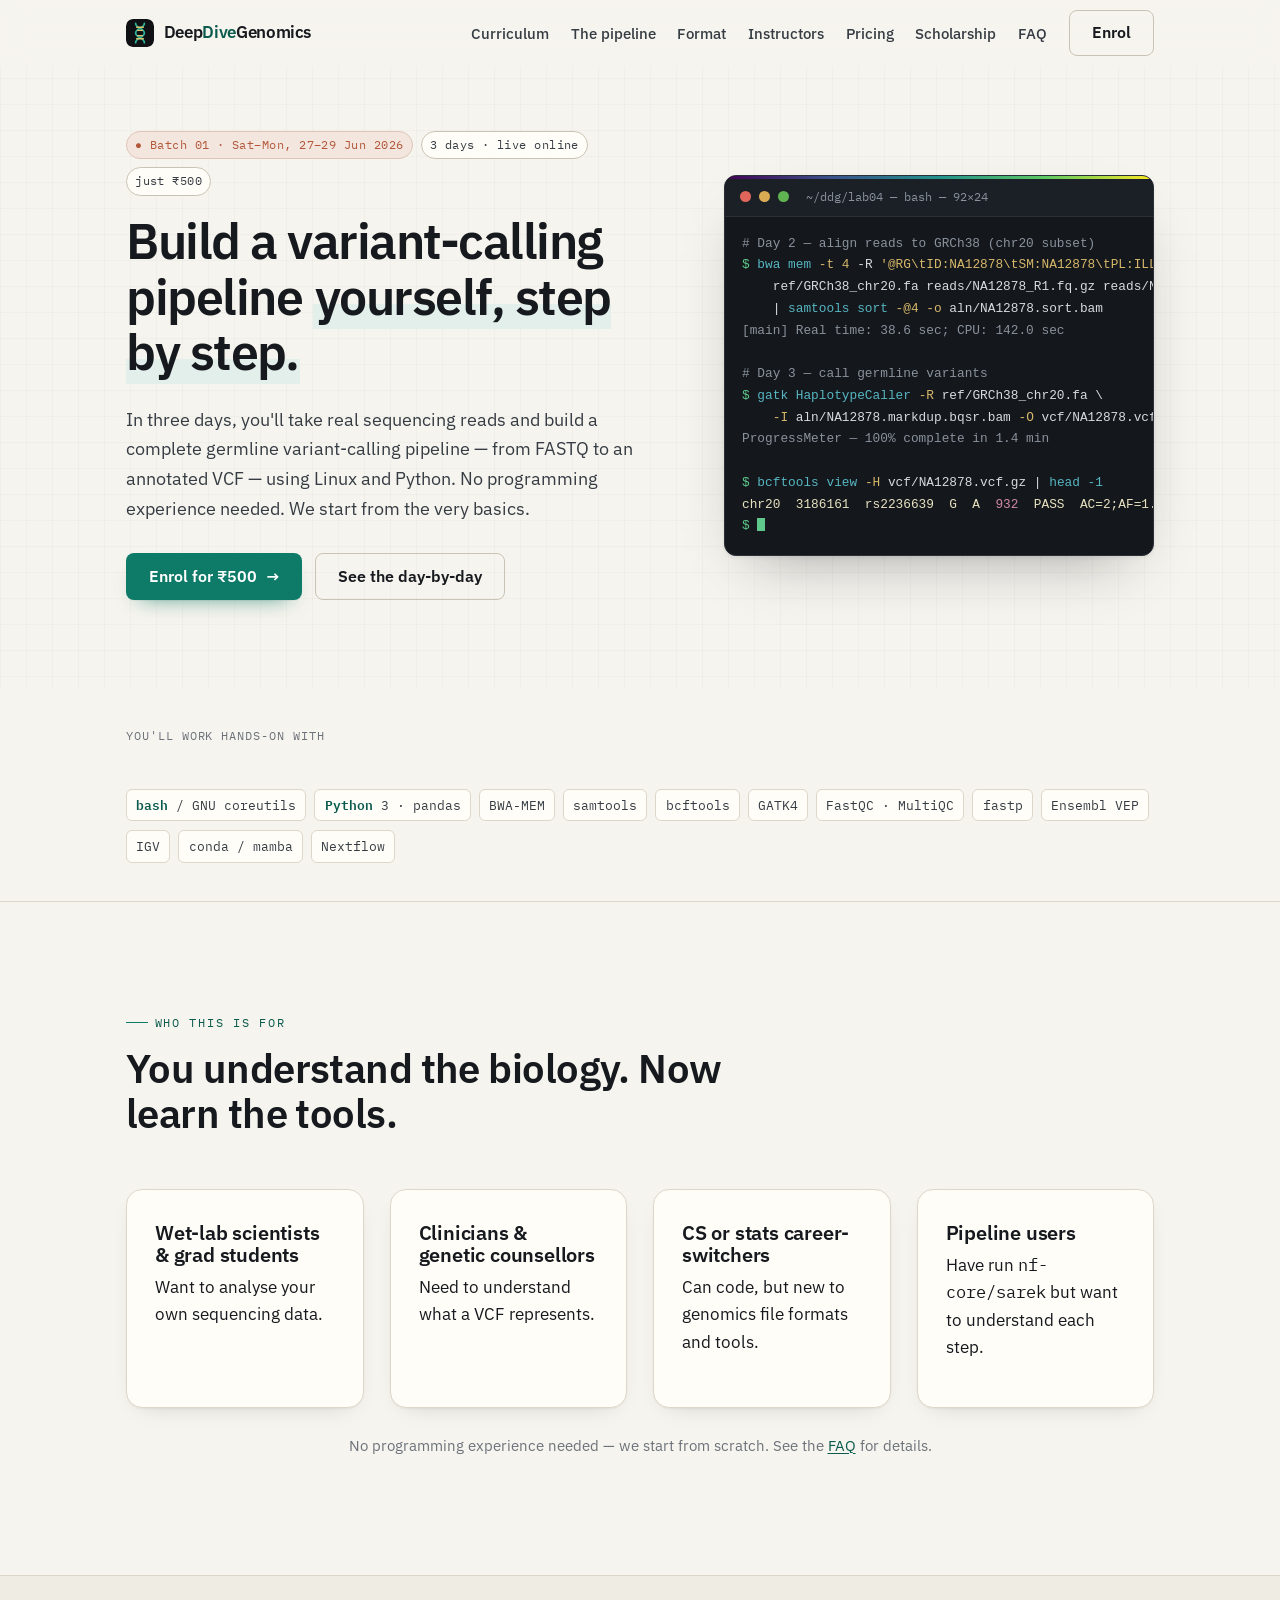
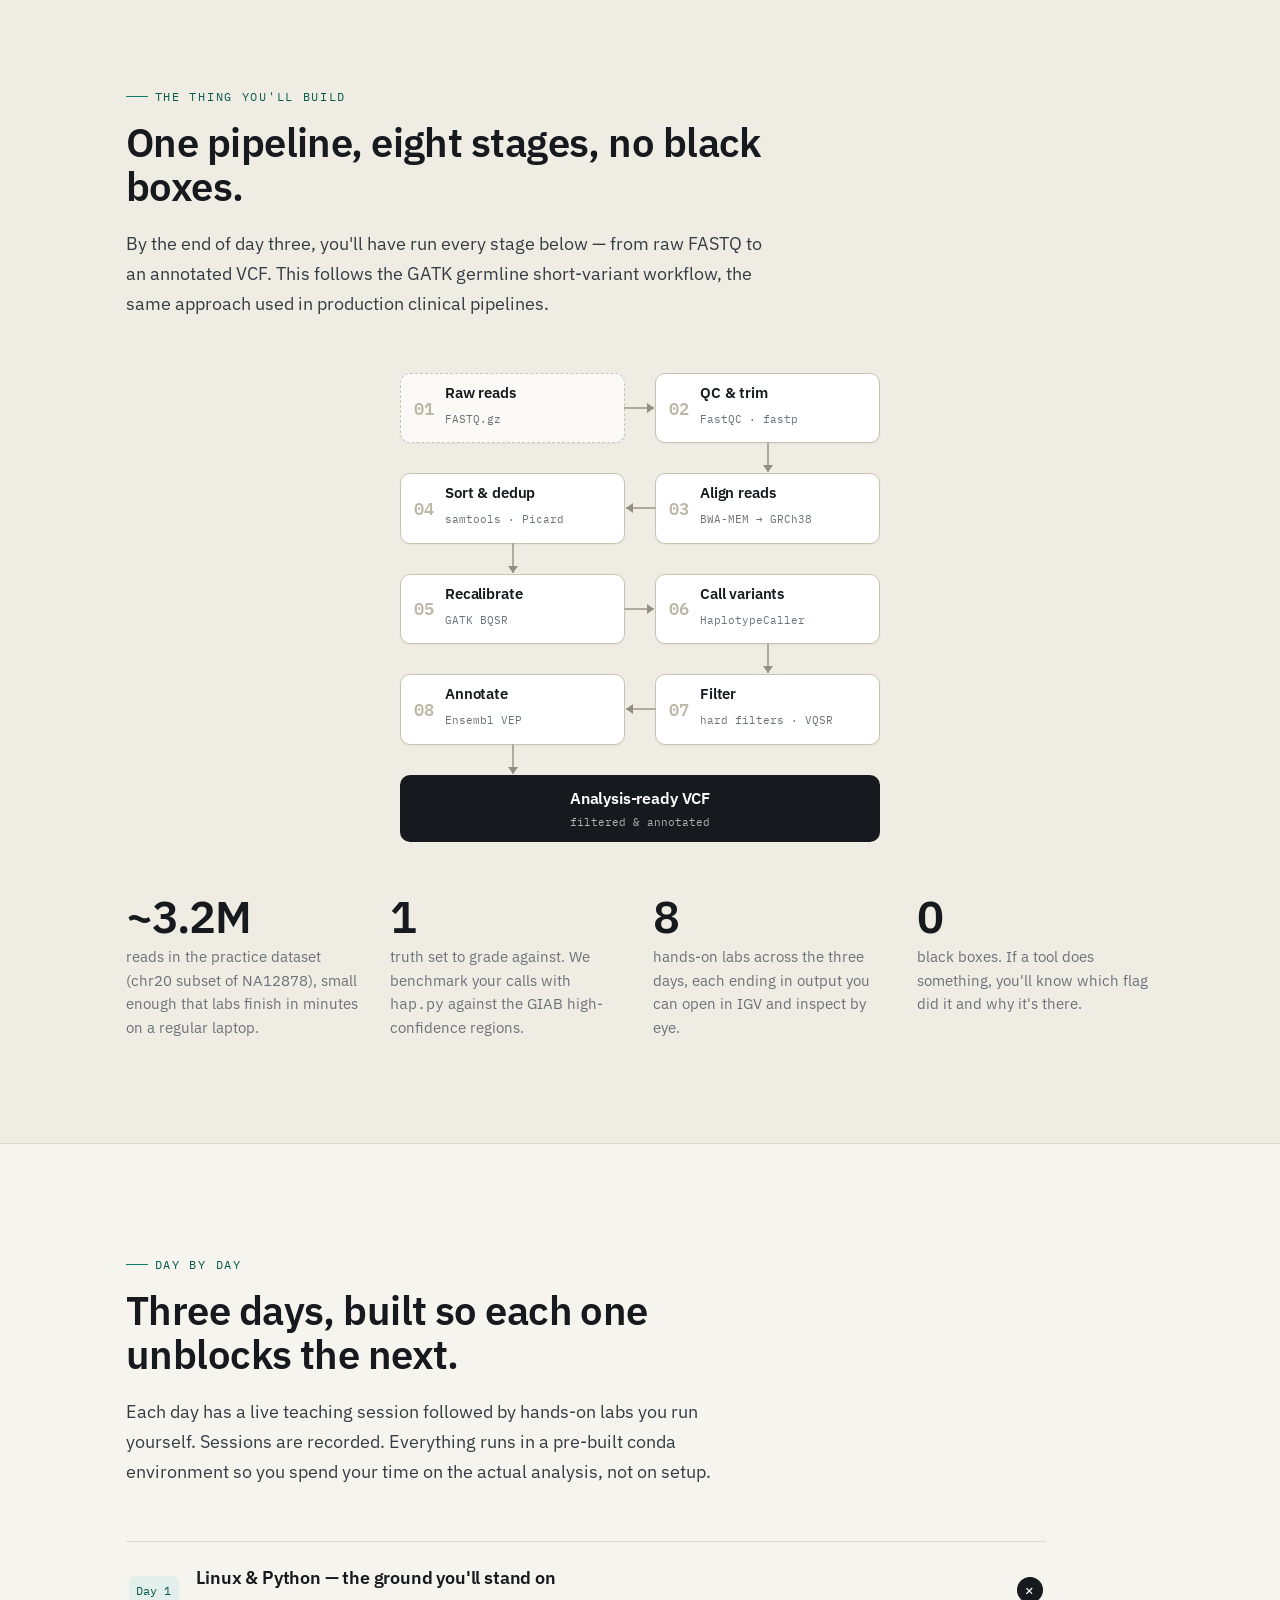
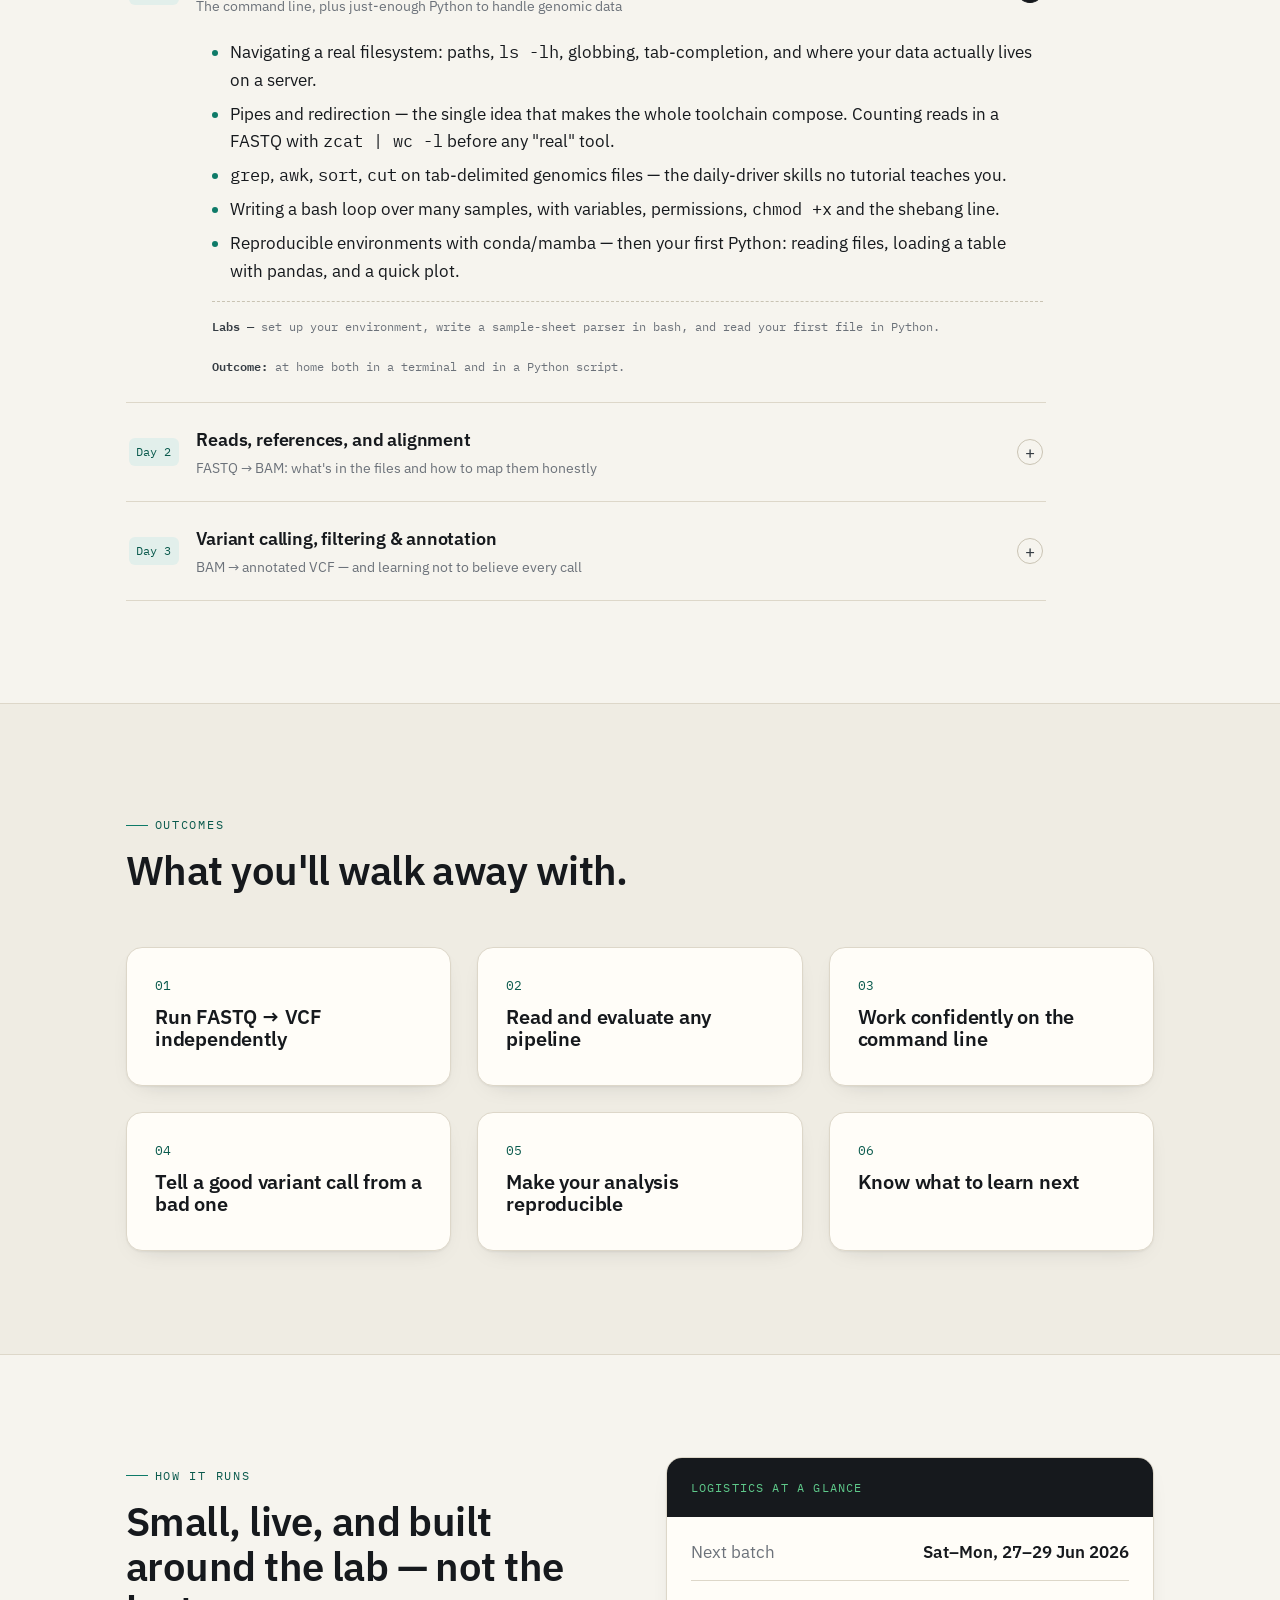
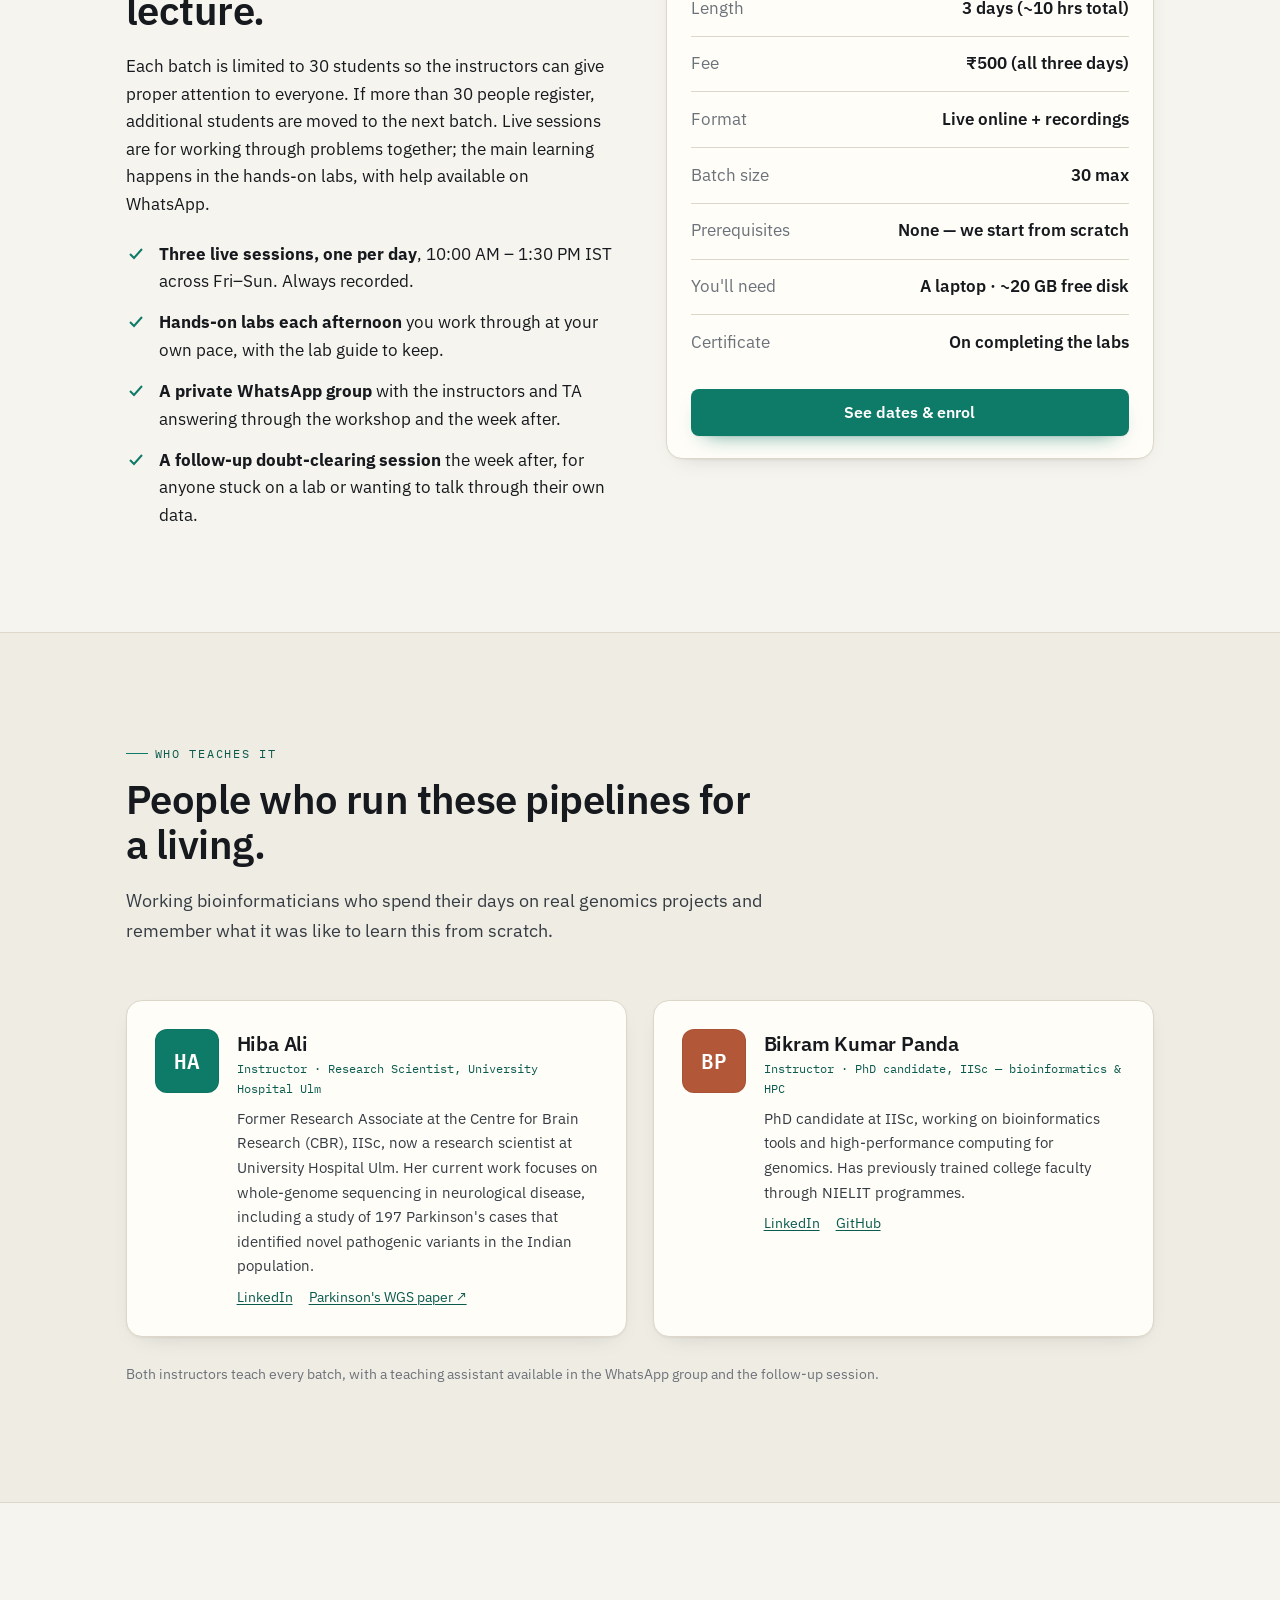
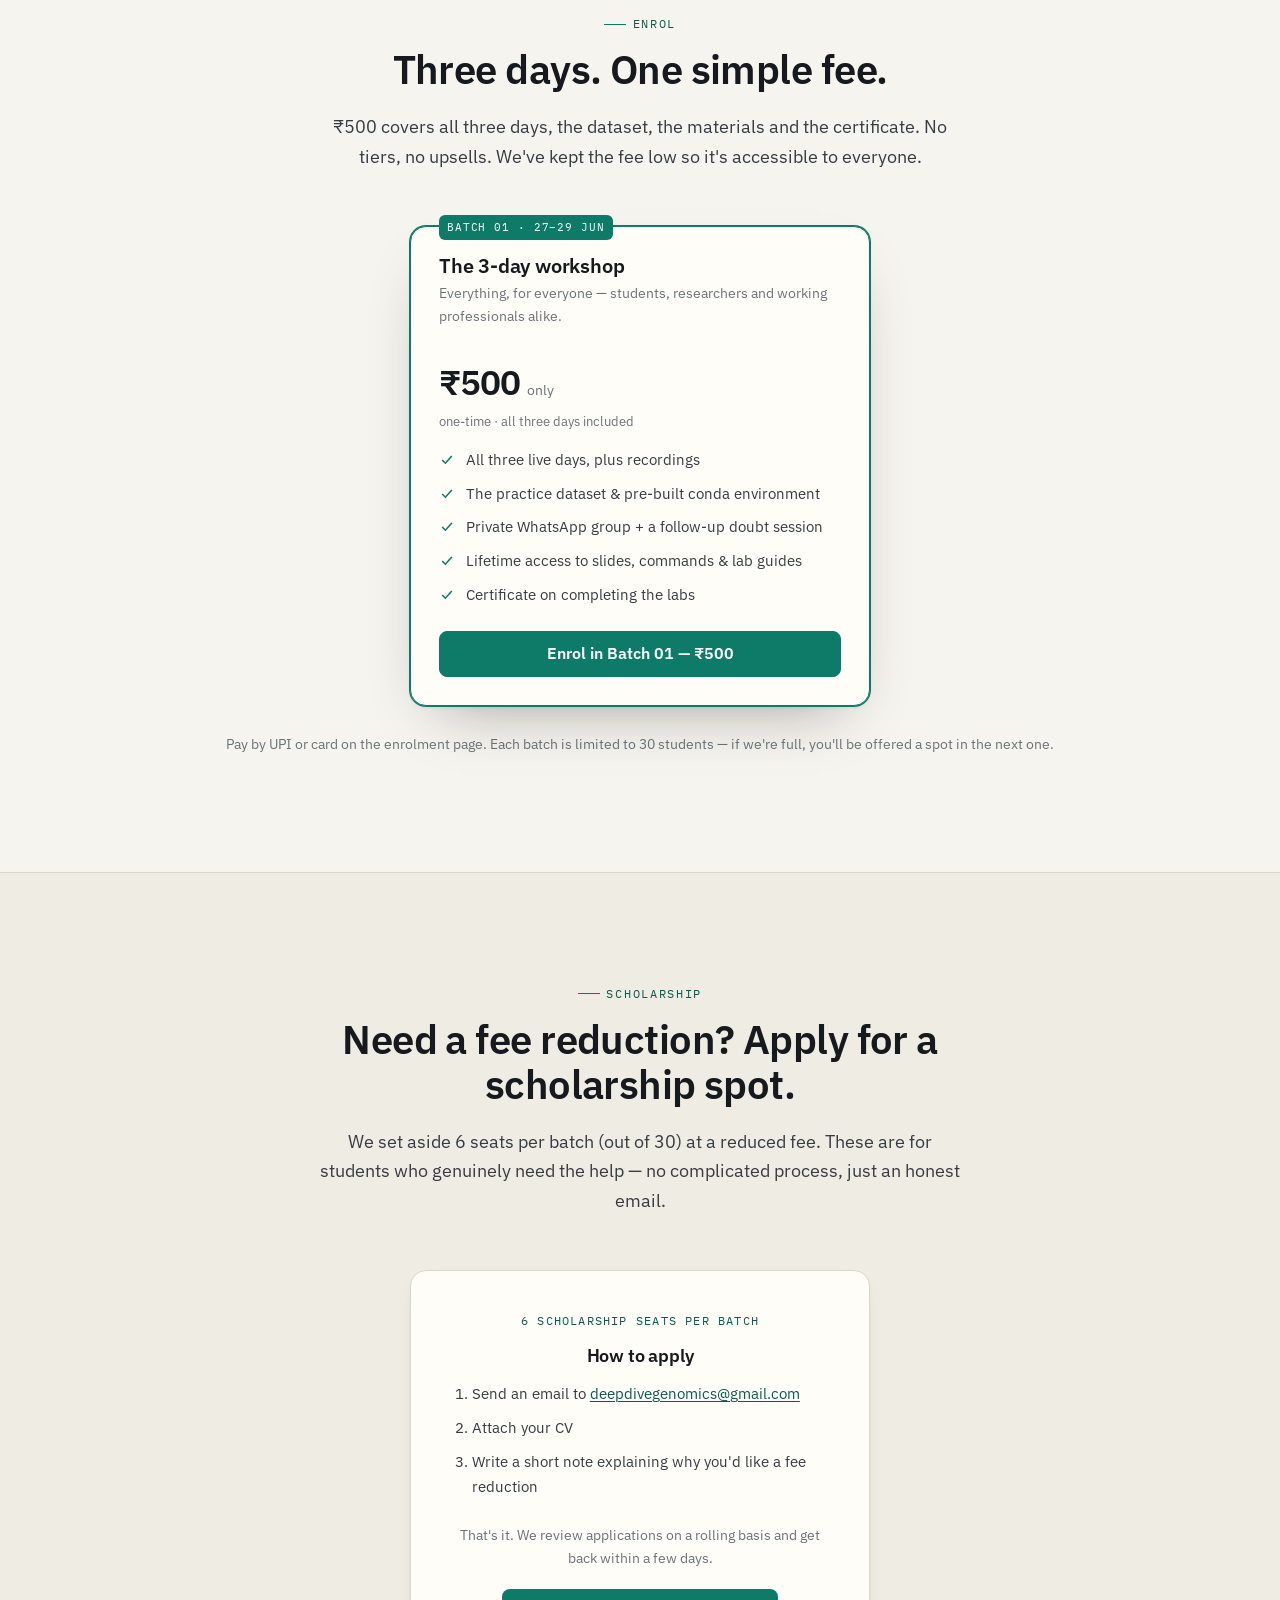
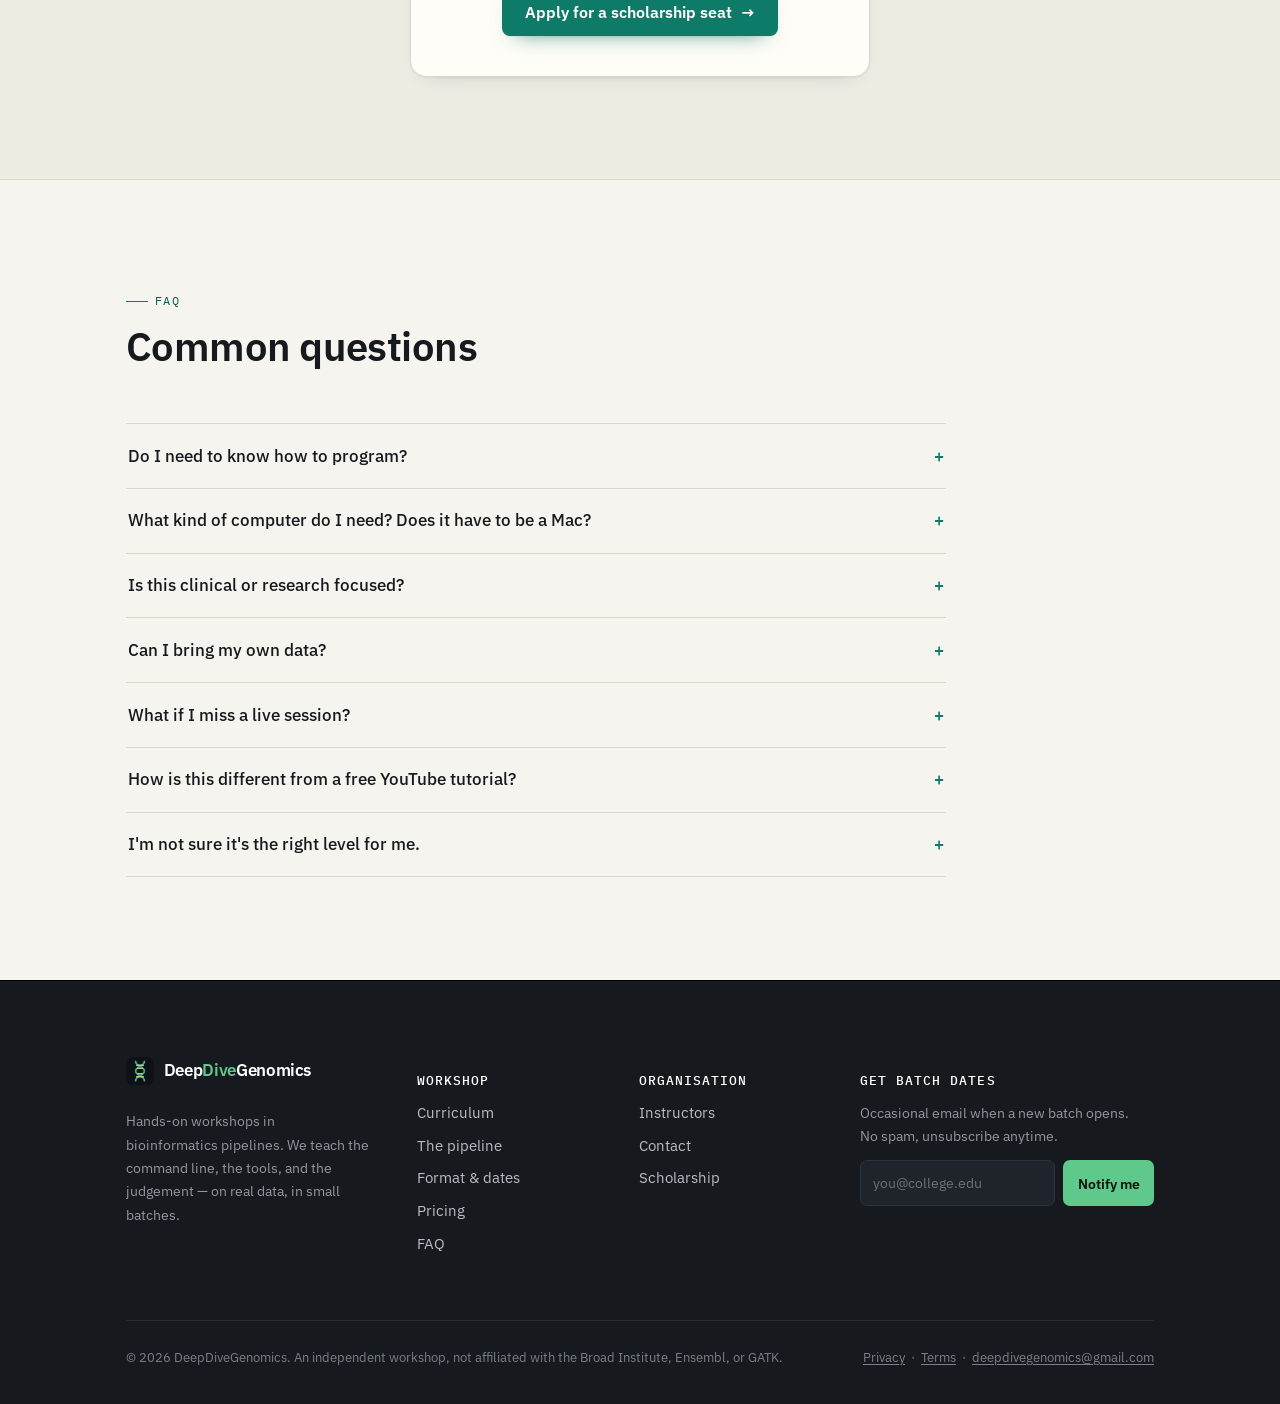
==== commit 1c89a48d: "minor changes" ====
--- a/index.html
+++ b/index.html
@@ -30,6 +30,7 @@
       <a href="#format">Format</a>
       <a href="#instructors">Instructors</a>
       <a href="#pricing">Pricing</a>
+      <a href="#scholarship">Scholarship</a>
       <a href="#faq">FAQ</a>
     </nav>
     <div class="nav-cta">
@@ -43,6 +44,7 @@
     <a href="#format">Format</a>
     <a href="#instructors">Instructors</a>
     <a href="#pricing">Pricing</a>
+    <a href="#scholarship">Scholarship</a>
     <a href="#faq">FAQ</a>
     <a href="#pricing" class="btn btn--primary btn--block">Enrol in the next batch</a>
   </div>
@@ -55,12 +57,12 @@
   <div class="wrap hero-grid">
     <div class="hero-copy">
       <div class="tag-row">
-        <span class="tag tag--live">● Batch 05 · Fri–Sun, 11–13 Sep 2026</span>
+        <span class="tag tag--live">● Batch 01 · Sat–Mon, 27–29 Jun 2026</span>
         <span class="tag">3 days · live online</span>
         <span class="tag">just ₹500</span>
       </div>
       <h1>Build a variant-calling pipeline <span class="u">yourself, step by step.</span></h1>
-      <p class="lede">A three-day, hands-on workshop. You take real sequencing reads and build a complete germline variant-calling pipeline — from FASTQ to an annotated VCF — using Linux and Python. No prior programming needed. We start from the basics of the command line.</p>
+      <p class="lede">In three days, you'll take real sequencing reads and build a complete germline variant-calling pipeline — from FASTQ to an annotated VCF — using Linux and Python. No programming experience needed. We start from the very basics.</p>
       <div class="hero-cta">
         <a href="#pricing" class="btn btn--primary">Enrol for ₹500 <span class="btn-arrow" aria-hidden="true">→</span></a>
         <a href="#curriculum" class="btn btn--ghost">See the day-by-day</a>
@@ -97,38 +99,20 @@
   </div>
 </div>
 
-<!-- ============ WHY ============ -->
+<!-- ============ WHO THIS IS FOR ============ -->
 <section class="section" id="about">
   <div class="wrap">
-    <div class="why-grid">
-      <div>
-        <p class="eyebrow">Who this is for</p>
-        <h2>You know the biology. The tooling is where it falls apart.</h2>
-        <p class="lede">Most people who end up doing NGS analysis were never taught the command line. You can read a paper on variant calling, but when you sit down with a folder of FASTQ files and a cluster login, the gap between "I understand this conceptually" and "I can actually run it" is wide — and lonely.</p>
-        <p>This workshop closes that gap the only way that works: you build the whole thing yourself, one step at a time, on data where the right answer is already known so you can check your work against truth.</p>
-      </div>
-      <div>
-        <ul class="check-list">
-          <li>
-            <svg viewBox="0 0 20 20" fill="none" stroke="currentColor" stroke-width="2"><path d="M4 10l4 4 8-9"/></svg>
-            <span><b>Wet-lab scientists & grad students</b> moving into sequencing analysis and tired of waiting on the bioinformatics core for every re-run.</span>
-          </li>
-          <li>
-            <svg viewBox="0 0 20 20" fill="none" stroke="currentColor" stroke-width="2"><path d="M4 10l4 4 8-9"/></svg>
-            <span><b>Clinicians & genetic counsellors</b> who need to understand what a VCF actually represents and where a call can go wrong.</span>
-          </li>
-          <li>
-            <svg viewBox="0 0 20 20" fill="none" stroke="currentColor" stroke-width="2"><path d="M4 10l4 4 8-9"/></svg>
-            <span><b>Career-switchers from CS or stats</b> who can code but have never touched a reference genome, a BAM file, or GATK best practices.</span>
-          </li>
-          <li>
-            <svg viewBox="0 0 20 20" fill="none" stroke="currentColor" stroke-width="2"><path d="M4 10l4 4 8-9"/></svg>
-            <span><b>Anyone</b> who has run <code class="mono">nf-core/sarek</code> end-to-end but couldn't tell you what any single step inside it is doing.</span>
-          </li>
-        </ul>
-        <p class="muted" style="margin-top:1.4rem; font-size:.92rem;">Not sure you're ready? If you can open a terminal and type, you're ready. The honest prerequisites are <a href="#faq">in the FAQ</a>.</p>
-      </div>
-    </div>
+    <div class="section-head">
+      <p class="eyebrow">Who this is for</p>
+      <h2>You understand the biology. Now learn the tools.</h2>
+    </div>
+    <div class="grid cols-4">
+      <div class="card"><h3>Wet-lab scientists & grad students</h3><p>Want to analyse your own sequencing data.</p></div>
+      <div class="card"><h3>Clinicians & genetic counsellors</h3><p>Need to understand what a VCF represents.</p></div>
+      <div class="card"><h3>CS or stats career-switchers</h3><p>Can code, but new to genomics file formats and tools.</p></div>
+      <div class="card"><h3>Pipeline users</h3><p>Have run <code class="mono">nf-core/sarek</code> but want to understand each step.</p></div>
+    </div>
+    <p class="muted" style="text-align:center; margin-top:1.6rem; font-size:.92rem;">No programming experience needed — we start from scratch. See the <a href="#faq">FAQ</a> for details.</p>
   </div>
 </section>
 
@@ -138,7 +122,7 @@
     <div class="section-head">
       <p class="eyebrow">The thing you'll build</p>
       <h2>One pipeline, eight stages, no black boxes.</h2>
-      <p class="lede">By the end of day three you'll have run and understood every stage below — from raw FASTQ to an annotated VCF — and seen how it gets automated. This is the GATK germline short-variant path, the same shape as production clinical pipelines.</p>
+      <p class="lede">By the end of day three, you'll have run every stage below — from raw FASTQ to an annotated VCF. This follows the GATK germline short-variant workflow, the same approach used in production clinical pipelines.</p>
     </div>
 
     <div class="snake">
@@ -154,7 +138,7 @@
     </div>
 
     <div class="grid cols-4" style="margin-top:clamp(34px,5vw,52px)">
-      <div class="stat"><div class="big"><em>~3.2M</em></div><div class="lab">reads in the practice set — a chr20 subset of GIAB sample NA12878, so labs finish in minutes on a laptop.</div></div>
+      <div class="stat"><div class="big"><em>~3.2M</em></div><div class="lab">reads in the practice dataset (chr20 subset of NA12878), small enough that labs finish in minutes on a regular laptop.</div></div>
       <div class="stat"><div class="big"><em>1</em></div><div class="lab">truth set to grade against. We benchmark your calls with <code class="mono">hap.py</code> against the GIAB high-confidence regions.</div></div>
       <div class="stat"><div class="big"><em>8</em></div><div class="lab">hands-on labs across the three days, each ending in output you can open in IGV and inspect by eye.</div></div>
       <div class="stat"><div class="big"><em>0</em></div><div class="lab">black boxes. If a tool does something, you'll know which flag did it and why it's there.</div></div>
@@ -168,7 +152,7 @@
     <div class="section-head">
       <p class="eyebrow">Day by day</p>
       <h2>Three days, built so each one unblocks the next.</h2>
-      <p class="lede">Each day pairs a live teaching session with hands-on labs you run yourself. Sessions are recorded. Everything runs in a pre-built conda environment, so you're learning variant calling on day one — not fighting installs.</p>
+      <p class="lede">Each day has a live teaching session followed by hands-on labs you run yourself. Sessions are recorded. Everything runs in a pre-built conda environment so you spend your time on the actual analysis, not on setup.</p>
     </div>
 
     <div class="syllabus">
@@ -258,16 +242,16 @@
 <section class="section section--tint" id="outcomes">
   <div class="wrap">
     <div class="section-head">
-      <p class="eyebrow">By the last session</p>
-      <h2>What you'll be able to do on your own.</h2>
+      <p class="eyebrow">Outcomes</p>
+      <h2>What you'll walk away with.</h2>
     </div>
     <div class="grid cols-3">
-      <div class="card"><span class="num">01</span><h3>Take FASTQ to VCF unaided</h3><p>Sit down with raw reads from a new sample and produce a filtered, annotated VCF without a tutorial open in the other window.</p></div>
-      <div class="card"><span class="num">02</span><h3>Read a pipeline and judge it</h3><p>Open someone else's workflow — or an nf-core module — and understand what each step does, what could break, and where calls get lost.</p></div>
-      <div class="card"><span class="num">03</span><h3>Live on the command line</h3><p>Move around a cluster, write a loop over 50 samples, chain tools with pipes, and stop reaching for a GUI for routine work.</p></div>
-      <div class="card"><span class="num">04</span><h3>Tell a good call from a bad one</h3><p>Pull a variant up in IGV, read the genotype fields, and form your own view on whether to trust it — not just whether it says PASS.</p></div>
-      <div class="card"><span class="num">05</span><h3>Make work reproducible</h3><p>Pin a conda environment and write scripts someone else can run on their own machine and get the same result you did.</p></div>
-      <div class="card"><span class="num">06</span><h3>Know what to learn next</h3><p>Leave with an honest map of the field — somatic, joint-genotyping, structural variants — and the vocabulary to teach yourself the rest.</p></div>
+      <div class="card"><span class="num">01</span><h3>Run FASTQ → VCF independently</h3></div>
+      <div class="card"><span class="num">02</span><h3>Read and evaluate any pipeline</h3></div>
+      <div class="card"><span class="num">03</span><h3>Work confidently on the command line</h3></div>
+      <div class="card"><span class="num">04</span><h3>Tell a good variant call from a bad one</h3></div>
+      <div class="card"><span class="num">05</span><h3>Make your analysis reproducible</h3></div>
+      <div class="card"><span class="num">06</span><h3>Know what to learn next</h3></div>
     </div>
   </div>
 </section>
@@ -279,7 +263,7 @@
       <div>
         <p class="eyebrow">How it runs</p>
         <h2>Small, live, and built around the lab — not the lecture.</h2>
-        <p>Batches are capped at 24 so the instructors actually know your name and can look at your terminal when something breaks. Live sessions are for working through problems together; the heavy lifting happens in the hands-on labs, with help a WhatsApp message away.</p>
+        <p>Each batch is limited to 30 students so the instructors can give proper attention to everyone. If more than 30 people register, additional students are moved to the next batch. Live sessions are for working through problems together; the main learning happens in the hands-on labs, with help available on WhatsApp.</p>
         <ul class="check-list" style="margin-top:1.4rem">
           <li><svg viewBox="0 0 20 20" fill="none" stroke="currentColor" stroke-width="2"><path d="M4 10l4 4 8-9"/></svg><span><b>Three live sessions, one per day</b>, 10:00 AM – 1:30 PM IST across Fri–Sun. Always recorded.</span></li>
           <li><svg viewBox="0 0 20 20" fill="none" stroke="currentColor" stroke-width="2"><path d="M4 10l4 4 8-9"/></svg><span><b>Hands-on labs each afternoon</b> you work through at your own pace, with the lab guide to keep.</span></li>
@@ -294,11 +278,11 @@
           </div>
           <div style="padding:8px 24px 22px;">
             <dl style="margin:0;">
-              <div style="display:flex; justify-content:space-between; gap:1rem; padding:.85rem 0; border-bottom:1px solid var(--line);"><dt class="muted">Next batch</dt><dd style="margin:0; font-weight:600;">Fri–Sun, 11–13 Sep 2026</dd></div>
+              <div style="display:flex; justify-content:space-between; gap:1rem; padding:.85rem 0; border-bottom:1px solid var(--line);"><dt class="muted">Next batch</dt><dd style="margin:0; font-weight:600;">Sat–Mon, 27–29 Jun 2026</dd></div>
               <div style="display:flex; justify-content:space-between; gap:1rem; padding:.85rem 0; border-bottom:1px solid var(--line);"><dt class="muted">Length</dt><dd style="margin:0; font-weight:600;">3 days (~10 hrs total)</dd></div>
               <div style="display:flex; justify-content:space-between; gap:1rem; padding:.85rem 0; border-bottom:1px solid var(--line);"><dt class="muted">Fee</dt><dd style="margin:0; font-weight:600;">₹500 (all three days)</dd></div>
               <div style="display:flex; justify-content:space-between; gap:1rem; padding:.85rem 0; border-bottom:1px solid var(--line);"><dt class="muted">Format</dt><dd style="margin:0; font-weight:600;">Live online + recordings</dd></div>
-              <div style="display:flex; justify-content:space-between; gap:1rem; padding:.85rem 0; border-bottom:1px solid var(--line);"><dt class="muted">Batch size</dt><dd style="margin:0; font-weight:600;">24 max</dd></div>
+              <div style="display:flex; justify-content:space-between; gap:1rem; padding:.85rem 0; border-bottom:1px solid var(--line);"><dt class="muted">Batch size</dt><dd style="margin:0; font-weight:600;">30 max</dd></div>
               <div style="display:flex; justify-content:space-between; gap:1rem; padding:.85rem 0; border-bottom:1px solid var(--line);"><dt class="muted">Prerequisites</dt><dd style="margin:0; font-weight:600;">None — we start from scratch</dd></div>
               <div style="display:flex; justify-content:space-between; gap:1rem; padding:.85rem 0; border-bottom:1px solid var(--line);"><dt class="muted">You'll need</dt><dd style="margin:0; font-weight:600; text-align:right;">A laptop · ~20 GB free disk</dd></div>
               <div style="display:flex; justify-content:space-between; gap:1rem; padding:.85rem 0;"><dt class="muted">Certificate</dt><dd style="margin:0; font-weight:600;">On completing the labs</dd></div>
@@ -317,7 +301,7 @@
     <div class="section-head">
       <p class="eyebrow">Who teaches it</p>
       <h2>People who run these pipelines for a living.</h2>
-      <p class="lede">Not full-time course producers — working bioinformaticians who still spend their weeks staring at BAM files, and who remember exactly how confusing this was the first time.</p>
+      <p class="lede">Working bioinformaticians who spend their days on real genomics projects and remember what it was like to learn this from scratch.</p>
     </div>
     <div class="grid cols-2">
       <div class="card person">
@@ -325,8 +309,8 @@
         <div>
           <h3>Hiba Ali</h3>
           <div class="role">Instructor · Research Scientist, University Hospital Ulm</div>
-          <p>Started out as a Research Associate at the Centre for Brain Research (CBR), IISc, and is now a research scientist at University Hospital Ulm. Works on whole-genome sequencing in neurological disease — most recently a study of 197 Parkinson's cases that surfaced novel pathogenic variants in the Indian population.</p>
-          <div class="links"><a href="https://www.medrxiv.org/content/10.1101/2025.10.19.25338055v1" target="_blank" rel="noopener">Parkinson's WGS paper ↗</a></div>
+          <p>Former Research Associate at the Centre for Brain Research (CBR), IISc, now a research scientist at University Hospital Ulm. Her current work focuses on whole-genome sequencing in neurological disease, including a study of 197 Parkinson's cases that identified novel pathogenic variants in the Indian population.</p>
+          <div class="links"><a href="https://www.linkedin.com/in/hiba-ali-09b396253/" target="_blank" rel="noopener">LinkedIn</a><a href="https://www.medrxiv.org/content/10.1101/2025.10.19.25338055v1" target="_blank" rel="noopener">Parkinson's WGS paper ↗</a></div>
         </div>
       </div>
       <div class="card person">
@@ -334,12 +318,12 @@
         <div>
           <h3>Bikram Kumar Panda</h3>
           <div class="role">Instructor · PhD candidate, IISc — bioinformatics &amp; HPC</div>
-          <p>PhD candidate at IISc building bioinformatics tools and HPC applications for genomics. Has trained college faculty under NIELIT programmes, so he's used to taking people from "never opened a terminal" to running real pipelines themselves.</p>
-          <div class="links"><a href="#">GitHub</a></div>
-        </div>
-      </div>
-    </div>
-    <p class="muted" style="margin-top:1.6rem; font-size:.9rem;">Batches of this size are co-taught, with a teaching assistant in the WhatsApp group and the follow-up session.</p>
+          <p>PhD candidate at IISc, working on bioinformatics tools and high-performance computing for genomics. Has previously trained college faculty through NIELIT programmes.</p>
+          <div class="links"><a href="https://www.linkedin.com/in/bikram-kumar-panda-06412ab6/" target="_blank" rel="noopener">LinkedIn</a><a href="https://www.github.com/bpanda-dev" target="_blank" rel="noopener">GitHub</a></div>
+        </div>
+      </div>
+    </div>
+    <p class="muted" style="margin-top:1.6rem; font-size:.9rem;">Both instructors teach every batch, with a teaching assistant available in the WhatsApp group and the follow-up session.</p>
   </div>
 </section>
 
@@ -349,11 +333,11 @@
     <div class="section-head" style="text-align:center; margin-inline:auto;">
       <p class="eyebrow" style="justify-content:center;">Enrol</p>
       <h2>Three days. One simple fee.</h2>
-      <p class="lede" style="margin-inline:auto;">No tiers, no upsells. ₹500 covers all three days, the dataset, the materials and the certificate. We keep it cheap on purpose — we'd much rather have you in the room than price you out.</p>
+      <p class="lede" style="margin-inline:auto;">₹500 covers all three days, the dataset, the materials and the certificate. No tiers, no upsells. We've kept the fee low so it's accessible to everyone.</p>
     </div>
     <div class="price-grid is-single">
       <div class="plan is-featured">
-        <span class="ribbon">Batch 05 · 11–13 Sep</span>
+        <span class="ribbon">Batch 01 · 27–29 Jun</span>
         <h3>The 3-day workshop</h3>
         <p class="who">Everything, for everyone — students, researchers and working professionals alike.</p>
         <div class="amt">₹500 <small>only</small></div>
@@ -365,10 +349,34 @@
           <li><svg viewBox="0 0 20 20" fill="none" stroke="currentColor" stroke-width="2"><path d="M4 10l4 4 8-9"/></svg> Lifetime access to slides, commands &amp; lab guides</li>
           <li><svg viewBox="0 0 20 20" fill="none" stroke="currentColor" stroke-width="2"><path d="M4 10l4 4 8-9"/></svg> Certificate on completing the labs</li>
         </ul>
-        <a href="mailto:hello@deepdivegenomics.com?subject=Batch%2005%20enrolment%20(%E2%82%B9500)" class="btn btn--ghost btn--block">Enrol in Batch 05 — ₹500</a>
-      </div>
-    </div>
-    <p class="muted" style="text-align:center; margin-top:1.6rem; font-size:.9rem;">Pay by UPI or card on the enrolment page. A few free seats are held each batch for students who genuinely can't afford ₹500 — just email us and ask, no awkward questions.</p>
+        <a href="mailto:deepdivegenomics@gmail.com?subject=Batch%2001%20enrolment%20(%E2%82%B9500)" class="btn btn--ghost btn--block">Enrol in Batch 01 — ₹500</a>
+      </div>
+    </div>
+    <p class="muted" style="text-align:center; margin-top:1.6rem; font-size:.9rem;">Pay by UPI or card on the enrolment page. Each batch is limited to 30 students — if we're full, you'll be offered a spot in the next one.</p>
+  </div>
+</section>
+
+<!-- ============ SCHOLARSHIP ============ -->
+<section class="section section--tint" id="scholarship">
+  <div class="wrap">
+    <div class="section-head" style="text-align:center; margin-inline:auto;">
+      <p class="eyebrow" style="justify-content:center;">Scholarship</p>
+      <h2>Need a fee reduction? Apply for a scholarship spot.</h2>
+      <p class="lede" style="margin-inline:auto;">We set aside 6 seats per batch (out of 30) at a reduced fee. These are for students who genuinely need the help — no complicated process, just an honest email.</p>
+    </div>
+    <div class="price-grid is-single">
+      <div class="card" style="text-align:center; padding:clamp(28px,4vw,40px);">
+        <div style="font-family:var(--mono); font-size:.76rem; letter-spacing:.1em; color:var(--teal-deep); text-transform:uppercase; margin-bottom:1.2em;">6 scholarship seats per batch</div>
+        <h3 style="font-size:1.15rem; margin-bottom:.8em;">How to apply</h3>
+        <ol style="text-align:left; max-width:48ch; margin:0 auto 1.6em; padding-left:1.3rem; color:var(--ink-soft); font-size:.95rem; display:grid; gap:.6rem;">
+          <li>Send an email to <a href="mailto:deepdivegenomics@gmail.com?subject=Scholarship%20application%20—%20Batch%2001">deepdivegenomics@gmail.com</a></li>
+          <li>Attach your CV</li>
+          <li>Write a short note explaining why you'd like a fee reduction</li>
+        </ol>
+        <p style="color:var(--muted); font-size:.9rem; margin-bottom:1.4em;">That's it. We review applications on a rolling basis and get back within a few days.</p>
+        <a href="mailto:deepdivegenomics@gmail.com?subject=Scholarship%20application%20—%20Batch%2001" class="btn btn--primary">Apply for a scholarship seat <span class="btn-arrow" aria-hidden="true">→</span></a>
+      </div>
+    </div>
   </div>
 </section>
 
@@ -376,13 +384,13 @@
 <section class="section" id="faq">
   <div class="wrap">
     <div class="section-head">
-      <p class="eyebrow">Honest answers</p>
-      <h2>Questions people actually ask.</h2>
+      <p class="eyebrow">FAQ</p>
+      <h2>Common questions</h2>
     </div>
     <div class="faq">
       <div class="qa">
         <button class="qa-q" aria-expanded="false"><span>Do I need to know how to program?</span><span class="pm" aria-hidden="true">+</span></button>
-        <div class="qa-a"><p>No. Day 1 starts at the very beginning of the command line and introduces just-enough Python — the small, practical subset you need to wrangle variant tables, not a computer-science course. If you've never written a line of code, you're exactly who this is built for. If you already code but don't know genomics, you'll move quickly on day one and find your feet from day two.</p></div>
+        <div class="qa-a"><p>No. Day 1 starts from the very beginning — basic command line usage and just enough Python to work with variant tables. If you've never written code before, this workshop is designed for you. If you already code but are new to genomics, you'll move through day one quickly and get into the biology from day two.</p></div>
       </div>
       <div class="qa">
         <button class="qa-q" aria-expanded="false"><span>What kind of computer do I need? Does it have to be a Mac?</span><span class="pm" aria-hidden="true">+</span></button>
@@ -390,23 +398,23 @@
       </div>
       <div class="qa">
         <button class="qa-q" aria-expanded="false"><span>Is this clinical or research focused?</span><span class="pm" aria-hidden="true">+</span></button>
-        <div class="qa-a"><p>The germline short-variant pipeline you build is the same shape used in both research and many diagnostic settings, so the skills transfer either way. That said, this is an educational workshop — it is not accredited clinical training, and nothing here should be used to make patient decisions. We're upfront about where the line is.</p></div>
+        <div class="qa-a"><p>The germline short-variant pipeline you build follows the same workflow used in both research and diagnostic settings, so the skills apply to either. That said, this is an educational workshop — it is not accredited clinical training and should not be used for patient decisions.</p></div>
       </div>
       <div class="qa">
         <button class="qa-q" aria-expanded="false"><span>Can I bring my own data?</span><span class="pm" aria-hidden="true">+</span></button>
-        <div class="qa-a"><p>For the labs, everyone uses the same well-characterised sample so we can grade calls against a known truth set — that's pedagogically important. But the follow-up session is the place for your own data: bring a BAM or a FASTQ and we'll look at it together. Several past participants left with the start of a pipeline for their own project.</p></div>
+        <div class="qa-a"><p>During the labs, everyone uses the same well-characterised sample so we can compare calls against a known truth set. The follow-up session is a good place to bring your own data — share a BAM or a FASTQ and we'll work through it together.</p></div>
       </div>
       <div class="qa">
         <button class="qa-q" aria-expanded="false"><span>What if I miss a live session?</span><span class="pm" aria-hidden="true">+</span></button>
-        <div class="qa-a"><p>Every session is recorded and posted the same day, and the labs are yours to do at your own pace. People who can't make a live slot routinely take the whole thing from the recordings plus the WhatsApp group. You won't fall behind for missing a day.</p></div>
+        <div class="qa-a"><p>Every session is recorded and shared the same day. The labs can be done at your own pace. If you miss a live session, you can catch up from the recording and ask questions in the WhatsApp group.</p></div>
       </div>
       <div class="qa">
         <button class="qa-q" aria-expanded="false"><span>How is this different from a free YouTube tutorial?</span><span class="pm" aria-hidden="true">+</span></button>
-        <div class="qa-a"><p>It isn't different in the facts — those are out there for free, and we'll point you to good ones. It's different in that someone looks at <em>your</em> broken command, in a small batch, over three focused days that make you actually finish. Most people don't get stuck because the information is missing; they get stuck because there's no one to ask and nothing keeping them going. That's what you're paying for.</p></div>
+        <div class="qa-a"><p>The information itself is freely available online. What's different here is structure, feedback, and a small batch where someone actually looks at your work. You get three focused days with instructors who can help when you're stuck — which is usually what stops self-learners from finishing.</p></div>
       </div>
       <div class="qa">
         <button class="qa-q" aria-expanded="false"><span>I'm not sure it's the right level for me.</span><span class="pm" aria-hidden="true">+</span></button>
-        <div class="qa-a"><p>Email us at <a href="mailto:hello@deepdivegenomics.com">hello@deepdivegenomics.com</a> and tell us where you're coming from — we'll tell you honestly whether this batch is right for you, or point you to something better to do first. We'd rather lose a ₹500 sale than have you in the wrong room.</p></div>
+        <div class="qa-a"><p>Email us at <a href="mailto:deepdivegenomics@gmail.com">deepdivegenomics@gmail.com</a> and tell us about your background. We'll let you know whether this batch is a good fit, or suggest something else to start with.</p></div>
       </div>
     </div>
   </div>
@@ -436,8 +444,8 @@
       <div class="foot-col">
         <h4>Organisation</h4>
         <a href="#instructors">Instructors</a>
-        <a href="mailto:hello@deepdivegenomics.com">Contact</a>
-        <a href="#">Scholarships</a>
+        <a href="mailto:deepdivegenomics@gmail.com">Contact</a>
+        <a href="#scholarship">Scholarship</a>
       </div>
       <div class="foot-col">
         <h4>Get batch dates</h4>
@@ -450,7 +458,7 @@
     </div>
     <div class="foot-bottom">
       <span>© 2026 DeepDiveGenomics. An independent workshop, not affiliated with the Broad Institute, Ensembl, or GATK.</span>
-      <span><a href="#">Privacy</a> &nbsp;·&nbsp; <a href="#">Terms</a> &nbsp;·&nbsp; <a href="mailto:hello@deepdivegenomics.com">hello@deepdivegenomics.com</a></span>
+      <span><a href="#">Privacy</a> &nbsp;·&nbsp; <a href="#">Terms</a> &nbsp;·&nbsp; <a href="mailto:deepdivegenomics@gmail.com">deepdivegenomics@gmail.com</a></span>
     </div>
   </div>
 </footer>
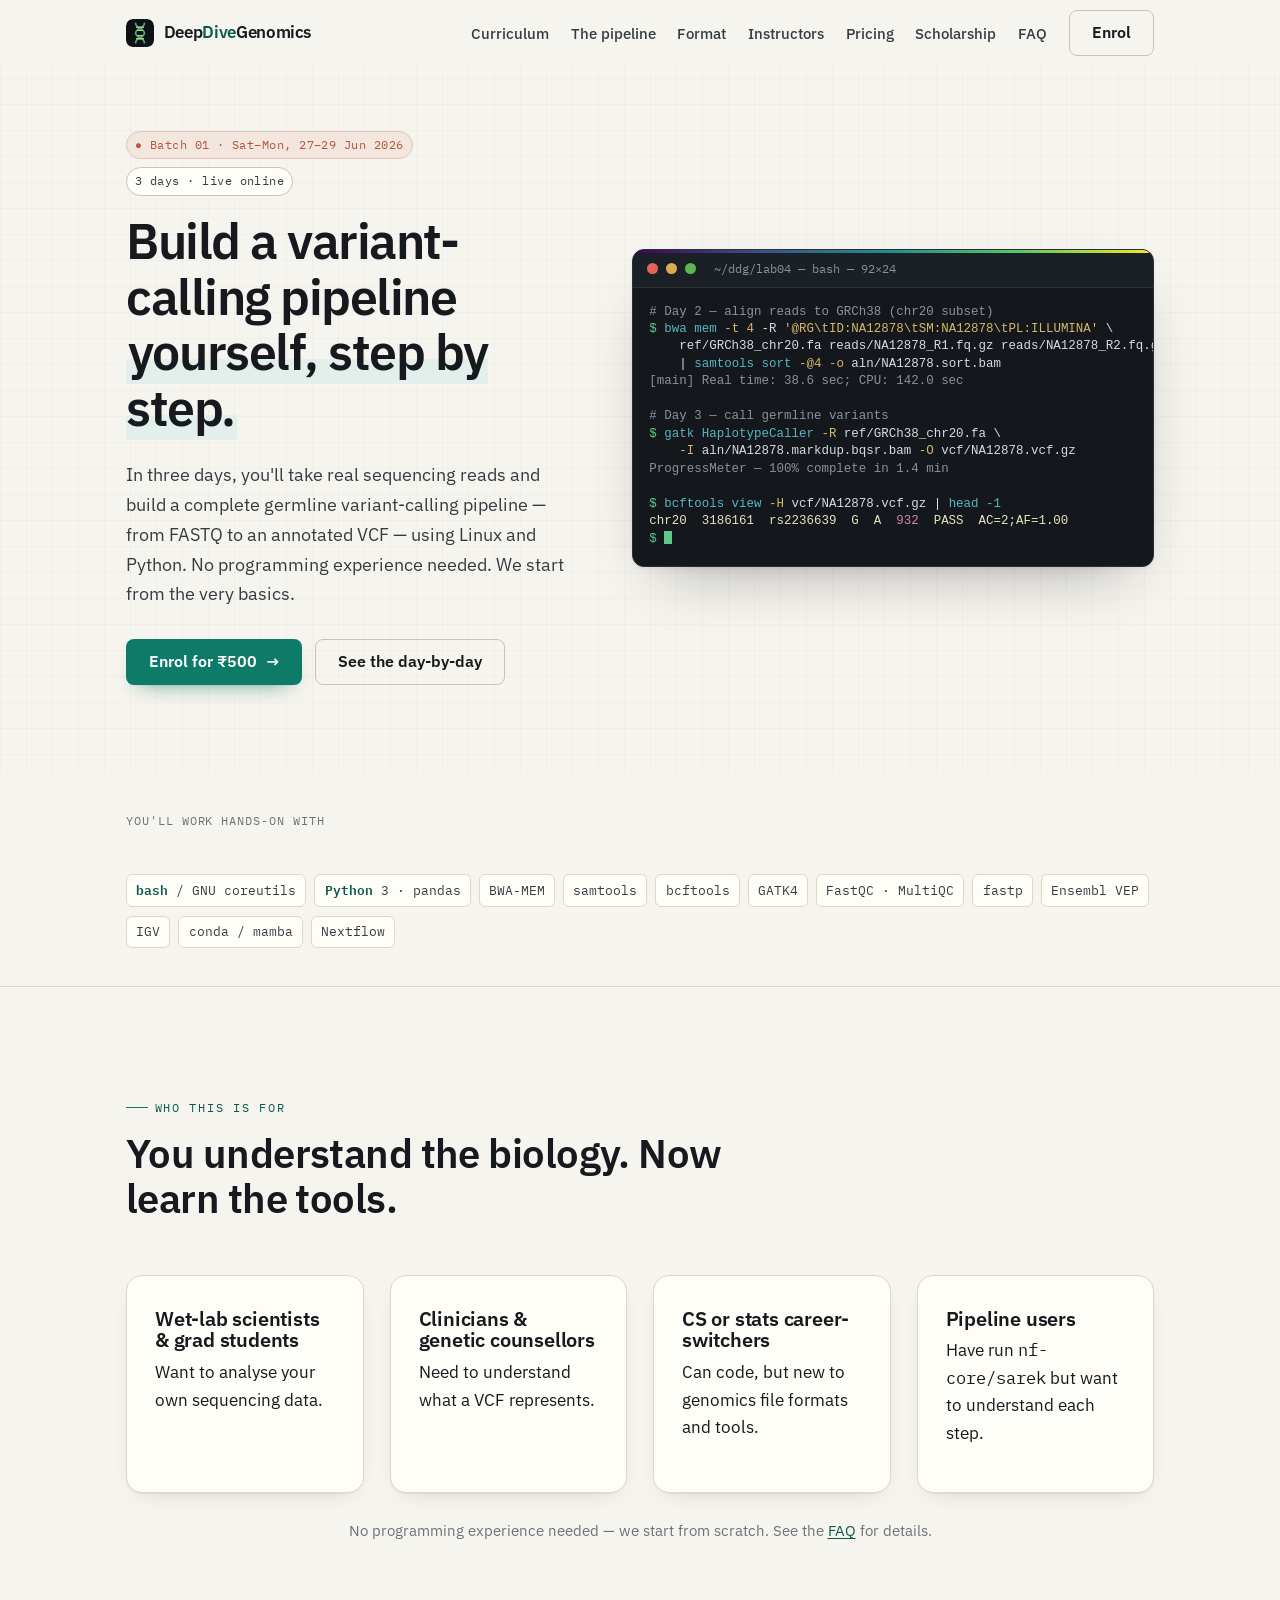
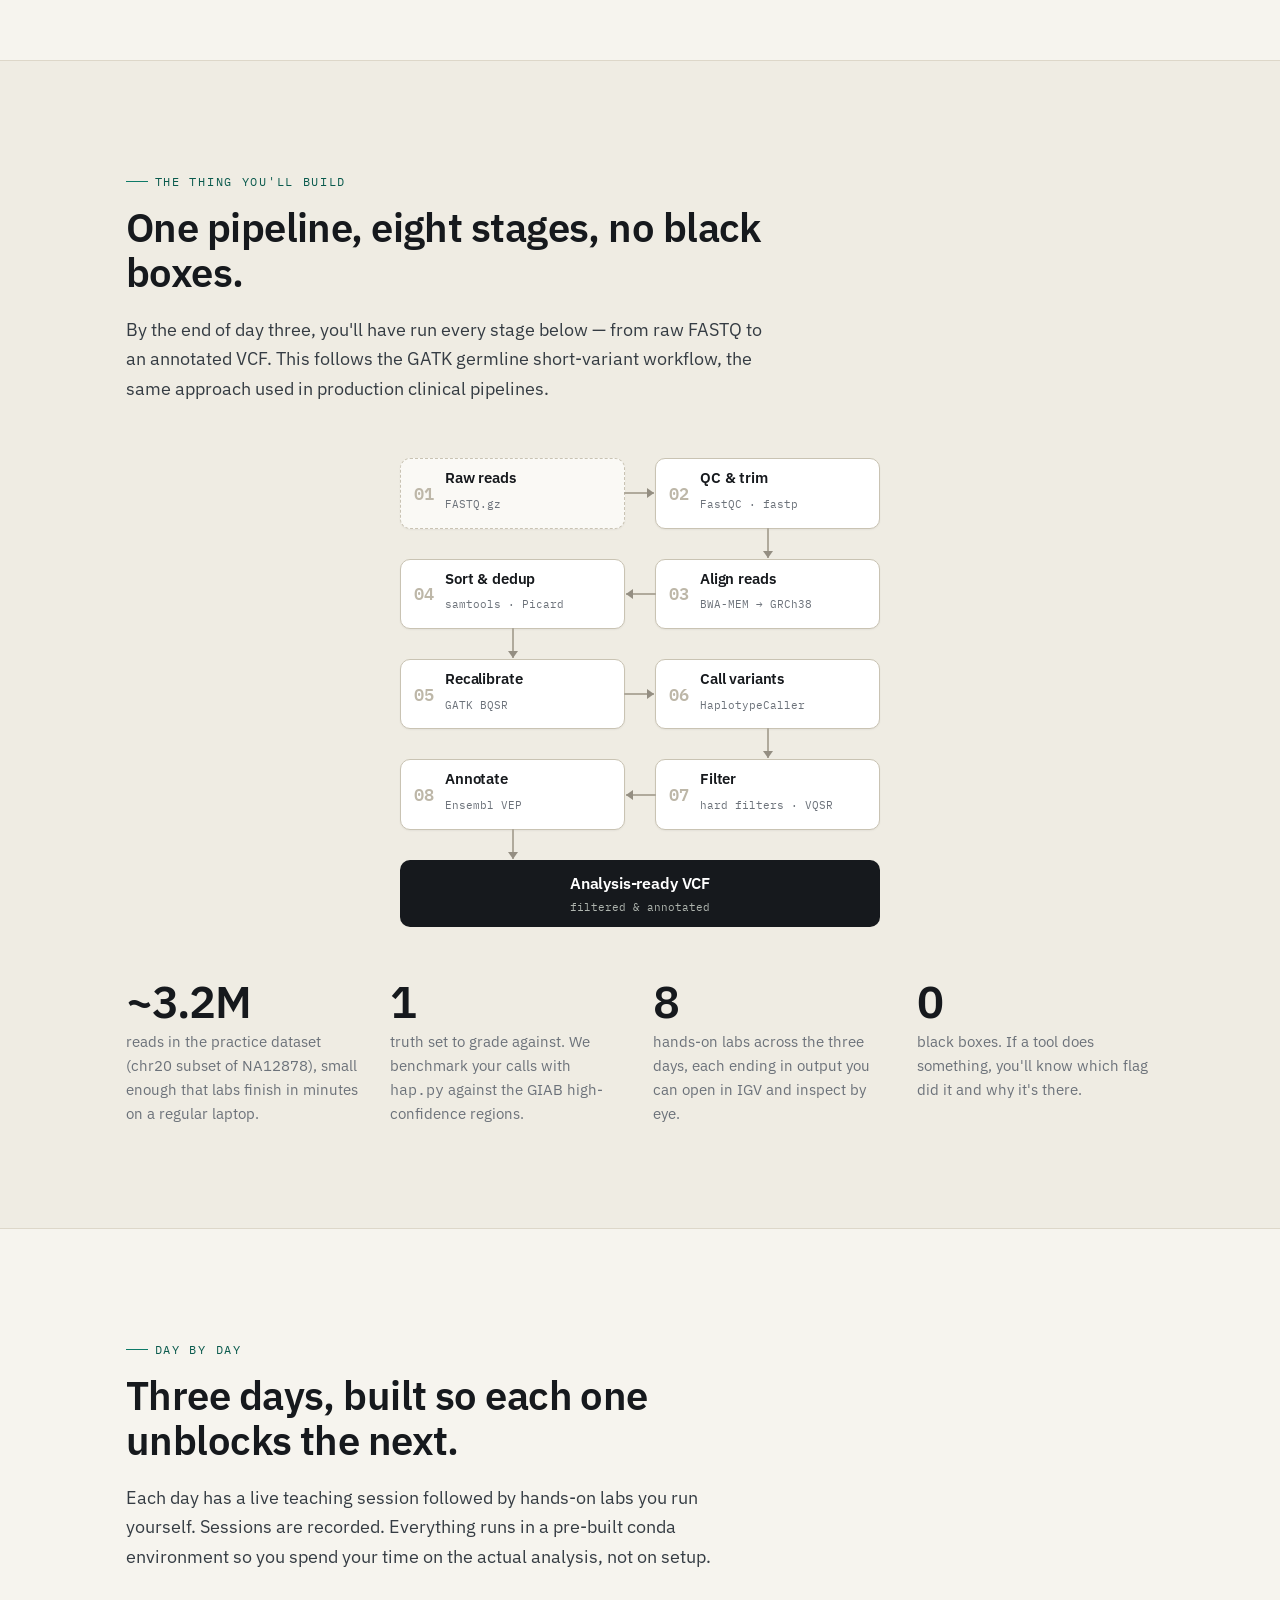
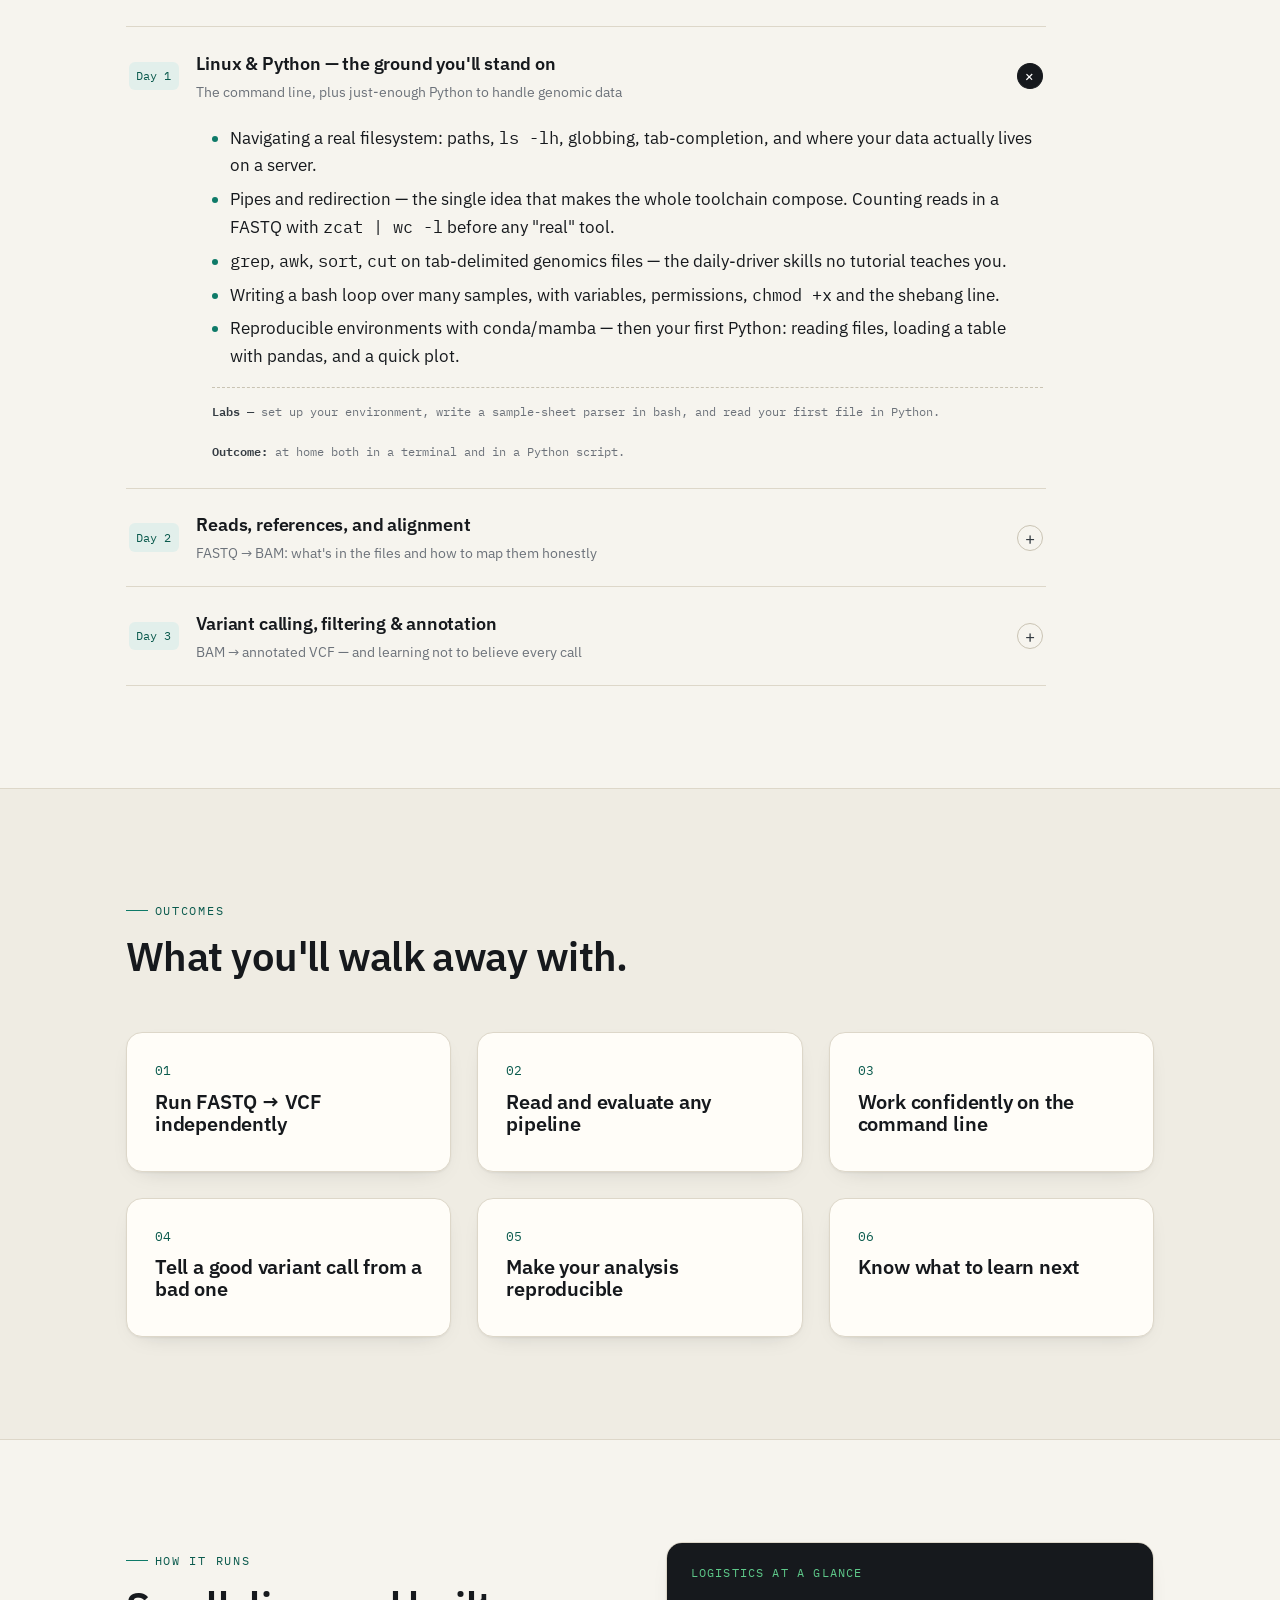
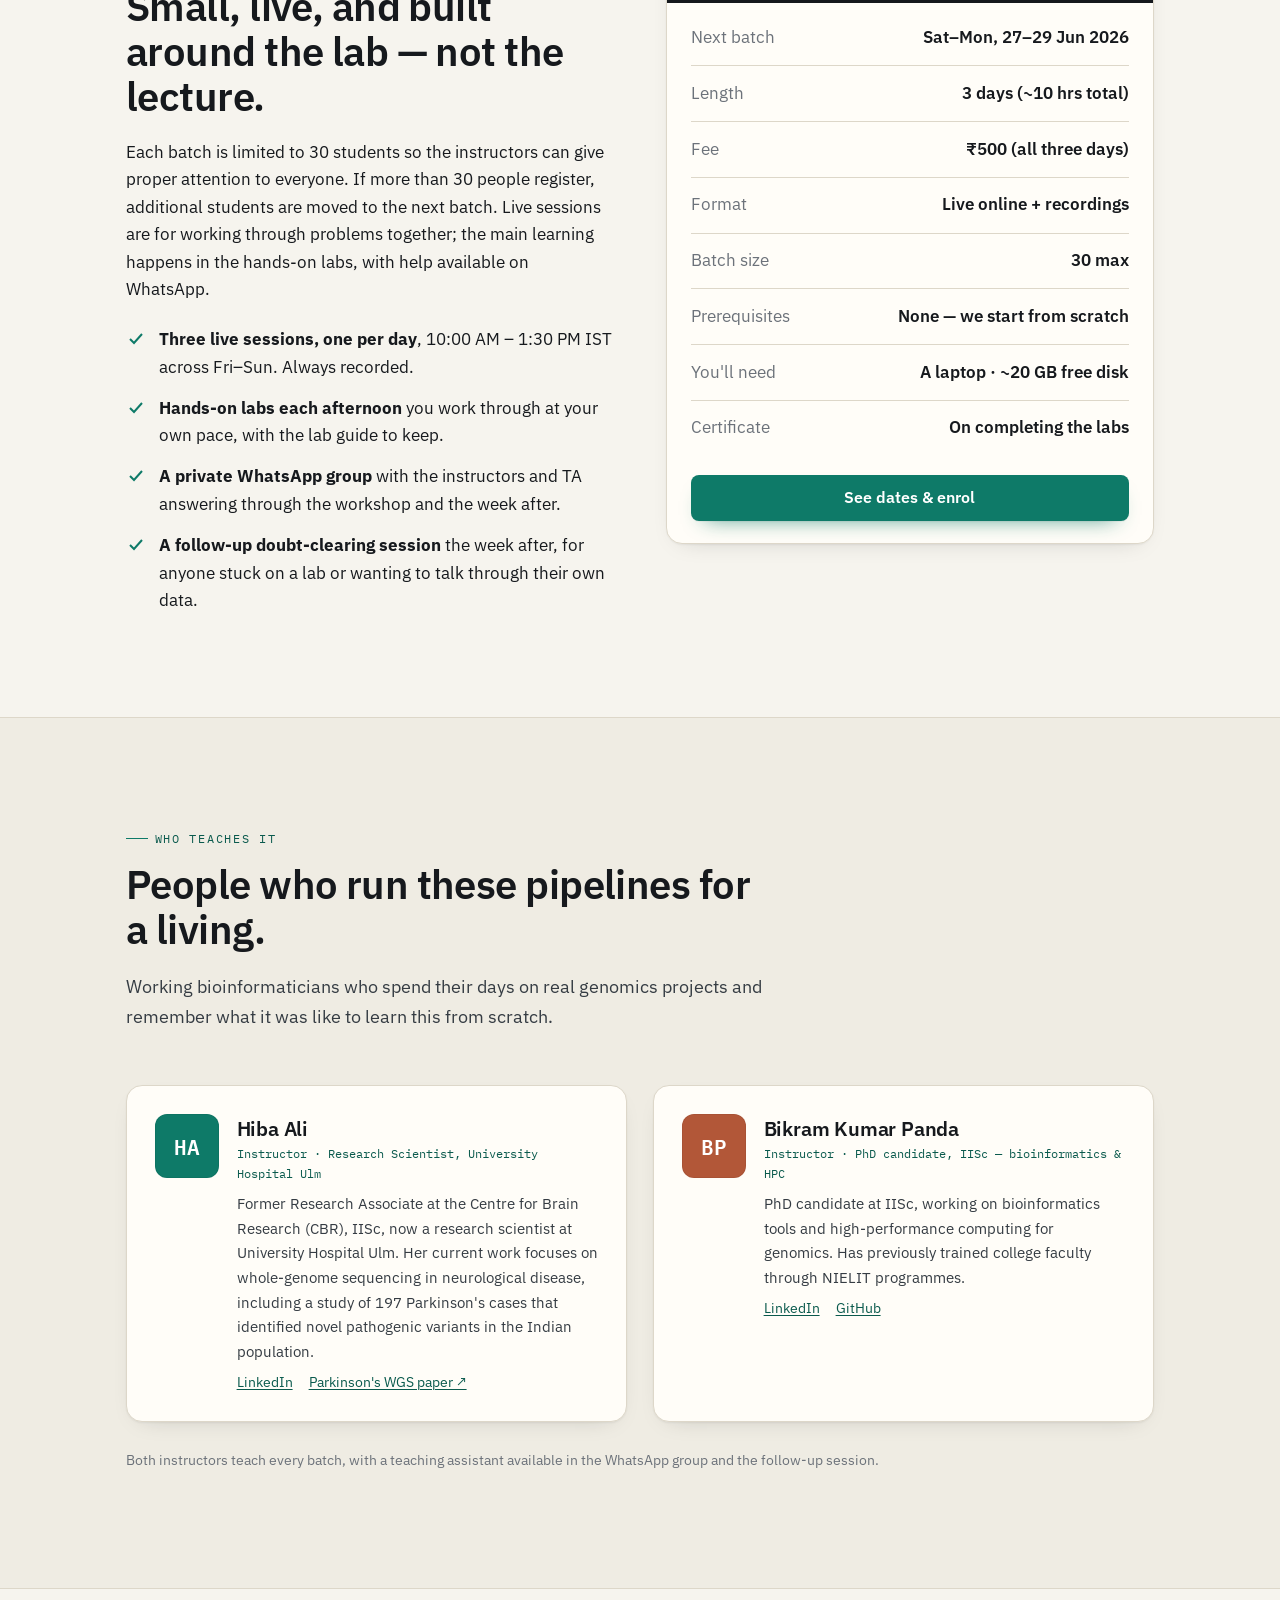
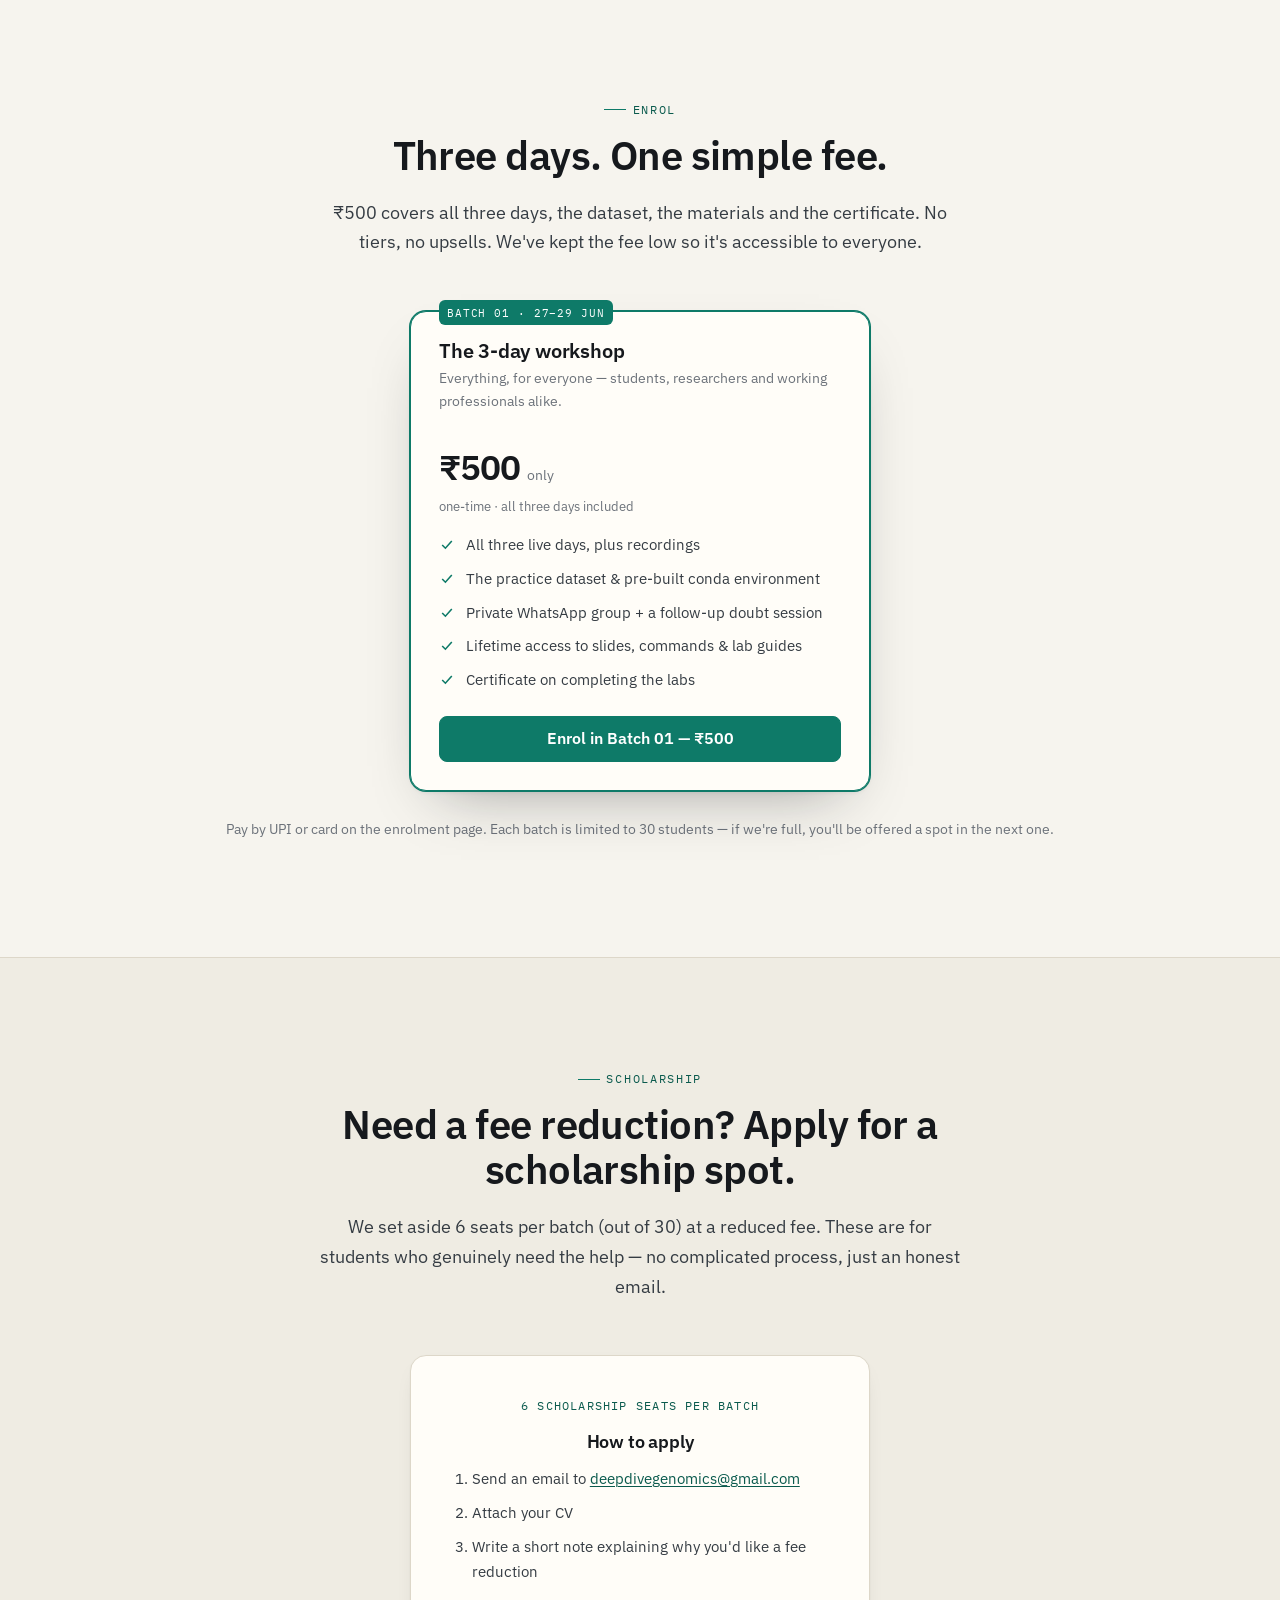
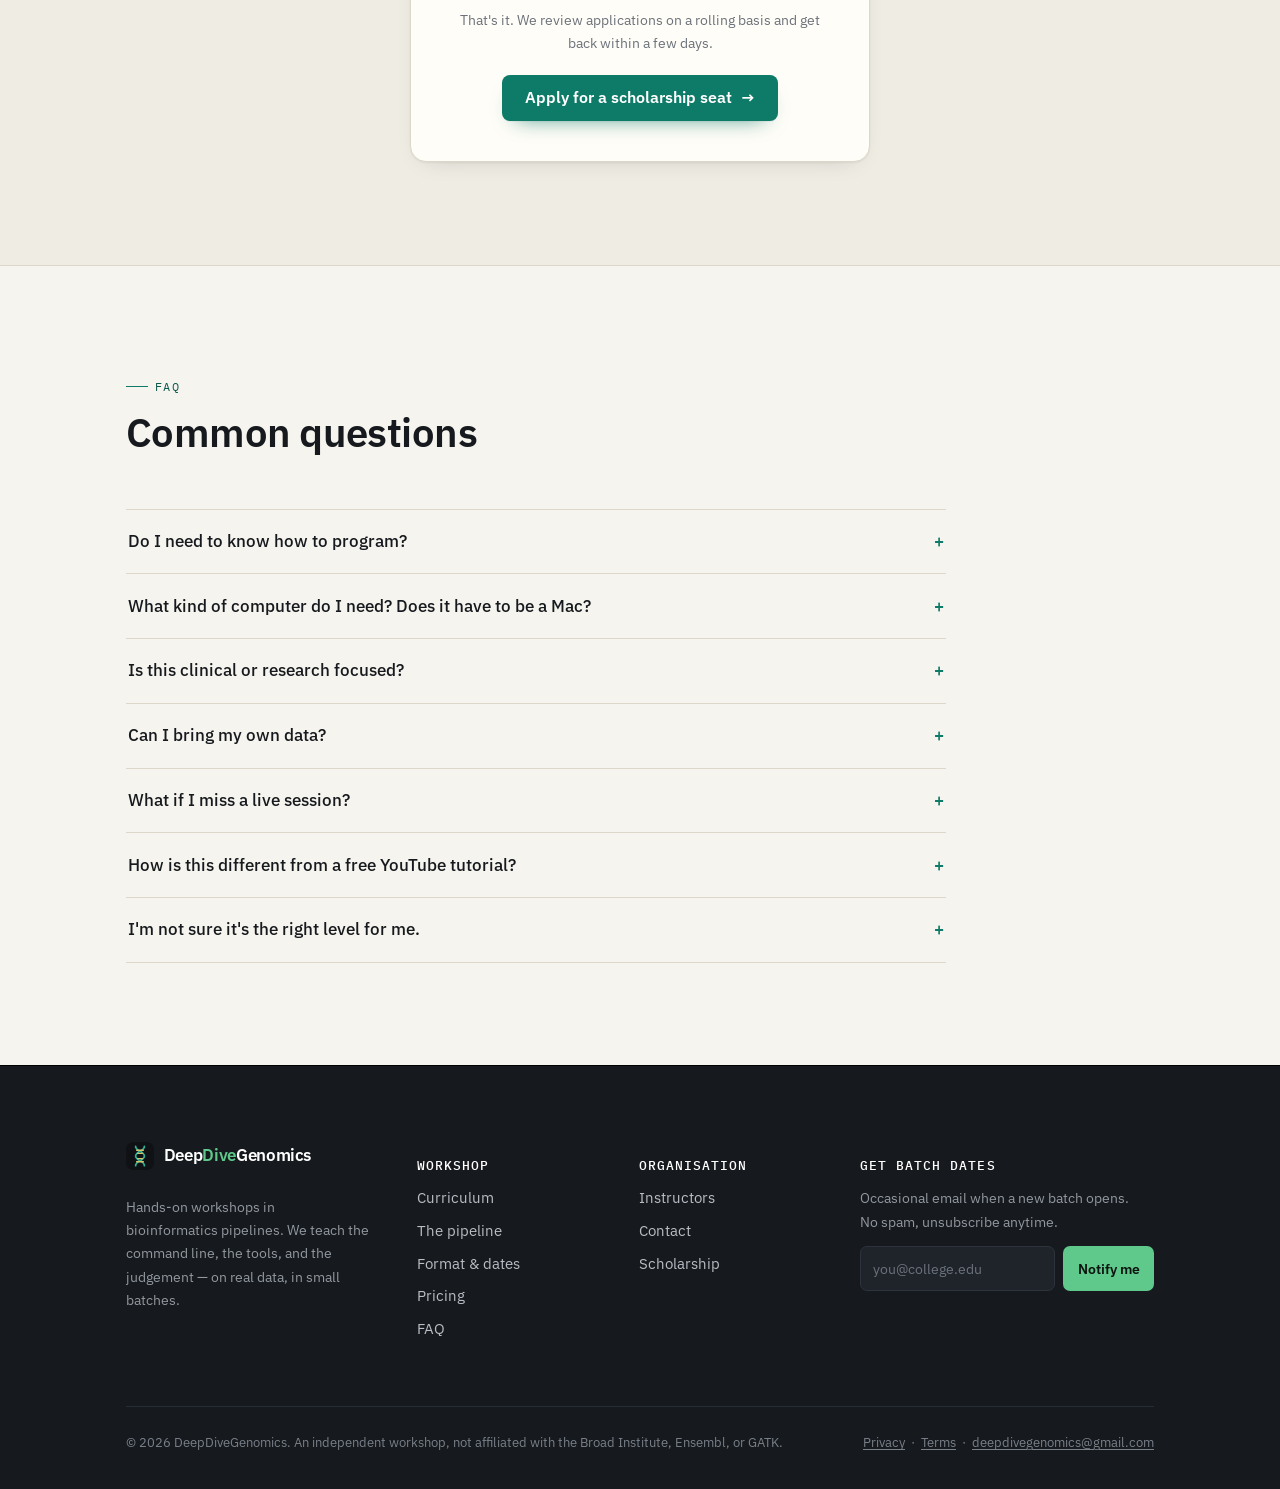
==== commit e6912c59: "removed just ₹500" ====
--- a/index.html
+++ b/index.html
@@ -1,30 +1,63 @@
 <!doctype html>
 <html lang="en">
+
 <head>
-<meta charset="utf-8">
-<meta name="viewport" content="width=device-width, initial-scale=1">
-<title>DeepDiveGenomics — Variant Calling Pipelines: a hands-on 3-day workshop in Linux, Python & NGS</title>
-<meta name="description" content="A hands-on 3-day workshop where you build a complete germline variant-calling pipeline from raw FASTQ to annotated VCF — using BWA-MEM, samtools, GATK4 and bcftools on real data. Linux + Python from scratch. ₹500.">
-<meta property="og:title" content="DeepDiveGenomics — Variant Calling Pipelines Workshop">
-<meta property="og:description" content="Build a real germline variant-calling pipeline from FASTQ to annotated VCF in 3 days. Linux, Python, GATK4, BWA-MEM, samtools. Small batches, ₹500.">
-<meta property="og:type" content="website">
-<link rel="icon" href="favicon.svg" type="image/svg+xml">
-<link rel="preconnect" href="https://fonts.googleapis.com">
-<link rel="preconnect" href="https://fonts.gstatic.com" crossorigin>
-<link href="https://fonts.googleapis.com/css2?family=IBM+Plex+Mono:wght@400;500;600&family=IBM+Plex+Sans:wght@400;500;600&display=swap" rel="stylesheet">
-<link rel="stylesheet" href="styles.css">
+  <meta charset="utf-8">
+  <meta name="viewport" content="width=device-width, initial-scale=1">
+  <title>DeepDiveGenomics — Variant Calling Pipelines: a hands-on 3-day workshop in Linux, Python & NGS</title>
+  <meta name="description"
+    content="A hands-on 3-day workshop where you build a complete germline variant-calling pipeline from raw FASTQ to annotated VCF — using BWA-MEM, samtools, GATK4 and bcftools on real data. Linux + Python from scratch. ₹500.">
+  <meta property="og:title" content="DeepDiveGenomics — Variant Calling Pipelines Workshop">
+  <meta property="og:description"
+    content="Build a real germline variant-calling pipeline from FASTQ to annotated VCF in 3 days. Linux, Python, GATK4, BWA-MEM, samtools. Small batches, ₹500.">
+  <meta property="og:type" content="website">
+  <link rel="icon" href="favicon.svg" type="image/svg+xml">
+  <link rel="preconnect" href="https://fonts.googleapis.com">
+  <link rel="preconnect" href="https://fonts.gstatic.com" crossorigin>
+  <link
+    href="https://fonts.googleapis.com/css2?family=IBM+Plex+Mono:wght@400;500;600&family=IBM+Plex+Sans:wght@400;500;600&display=swap"
+    rel="stylesheet">
+  <link rel="stylesheet" href="styles.css">
 </head>
+
 <body>
-<a class="skip-link" href="#main">Skip to content</a>
-
-<!-- ============ HEADER ============ -->
-<header class="site-header" id="top">
-  <div class="wrap nav">
-    <a class="brand" href="#top" aria-label="DeepDiveGenomics home">
-      <svg viewBox="0 0 32 32" aria-hidden="true"><rect width="32" height="32" rx="7" fill="#0f1115"/><g fill="none" stroke="#2bb39a" stroke-width="2" stroke-linecap="round"><path d="M11 5c0 5.5 10 5.5 10 11s-10 5.5-10 11"/><path d="M21 5c0 5.5-10 5.5-10 11s10 5.5 10 11"/></g><g stroke="#d8c26a" stroke-width="1.6" stroke-linecap="round"><path d="M12.2 9.5h7.6"/><path d="M13.4 13h5.2"/><path d="M13.4 19h5.2"/><path d="M12.2 22.5h7.6"/></g></svg>
-      <span>Deep<b class="brand-deep">Dive</b>Genomics</span>
-    </a>
-    <nav class="nav-links" aria-label="Primary">
+  <a class="skip-link" href="#main">Skip to content</a>
+
+  <!-- ============ HEADER ============ -->
+  <header class="site-header" id="top">
+    <div class="wrap nav">
+      <a class="brand" href="#top" aria-label="DeepDiveGenomics home">
+        <svg viewBox="0 0 32 32" aria-hidden="true">
+          <rect width="32" height="32" rx="7" fill="#0f1115" />
+          <g fill="none" stroke="#2bb39a" stroke-width="2" stroke-linecap="round">
+            <path d="M11 5c0 5.5 10 5.5 10 11s-10 5.5-10 11" />
+            <path d="M21 5c0 5.5-10 5.5-10 11s10 5.5 10 11" />
+          </g>
+          <g stroke="#d8c26a" stroke-width="1.6" stroke-linecap="round">
+            <path d="M12.2 9.5h7.6" />
+            <path d="M13.4 13h5.2" />
+            <path d="M13.4 19h5.2" />
+            <path d="M12.2 22.5h7.6" />
+          </g>
+        </svg>
+        <span>Deep<b class="brand-deep">Dive</b>Genomics</span>
+      </a>
+      <nav class="nav-links" aria-label="Primary">
+        <a href="#curriculum">Curriculum</a>
+        <a href="#pipeline">The pipeline</a>
+        <a href="#format">Format</a>
+        <a href="#instructors">Instructors</a>
+        <a href="#pricing">Pricing</a>
+        <a href="#scholarship">Scholarship</a>
+        <a href="#faq">FAQ</a>
+      </nav>
+      <div class="nav-cta">
+        <a href="#pricing" class="btn btn--ghost">Enrol</a>
+        <button class="nav-toggle" aria-label="Open menu" aria-expanded="false"
+          aria-controls="mobileMenu"><span></span></button>
+      </div>
+    </div>
+    <div class="mobile-menu" id="mobileMenu">
       <a href="#curriculum">Curriculum</a>
       <a href="#pipeline">The pipeline</a>
       <a href="#format">Format</a>
@@ -32,437 +65,659 @@
       <a href="#pricing">Pricing</a>
       <a href="#scholarship">Scholarship</a>
       <a href="#faq">FAQ</a>
-    </nav>
-    <div class="nav-cta">
-      <a href="#pricing" class="btn btn--ghost">Enrol</a>
-      <button class="nav-toggle" aria-label="Open menu" aria-expanded="false" aria-controls="mobileMenu"><span></span></button>
+      <a href="#pricing" class="btn btn--primary btn--block">Enrol in the next batch</a>
     </div>
-  </div>
-  <div class="mobile-menu" id="mobileMenu">
-    <a href="#curriculum">Curriculum</a>
-    <a href="#pipeline">The pipeline</a>
-    <a href="#format">Format</a>
-    <a href="#instructors">Instructors</a>
-    <a href="#pricing">Pricing</a>
-    <a href="#scholarship">Scholarship</a>
-    <a href="#faq">FAQ</a>
-    <a href="#pricing" class="btn btn--primary btn--block">Enrol in the next batch</a>
-  </div>
-</header>
-
-<main id="main">
-
-<!-- ============ HERO ============ -->
-<section class="hero">
-  <div class="wrap hero-grid">
-    <div class="hero-copy">
-      <div class="tag-row">
-        <span class="tag tag--live">● Batch 01 · Sat–Mon, 27–29 Jun 2026</span>
-        <span class="tag">3 days · live online</span>
-        <span class="tag">just ₹500</span>
-      </div>
-      <h1>Build a variant-calling pipeline <span class="u">yourself, step by step.</span></h1>
-      <p class="lede">In three days, you'll take real sequencing reads and build a complete germline variant-calling pipeline — from FASTQ to an annotated VCF — using Linux and Python. No programming experience needed. We start from the very basics.</p>
-      <div class="hero-cta">
-        <a href="#pricing" class="btn btn--primary">Enrol for ₹500 <span class="btn-arrow" aria-hidden="true">→</span></a>
-        <a href="#curriculum" class="btn btn--ghost">See the day-by-day</a>
+  </header>
+
+  <main id="main">
+
+    <!-- ============ HERO ============ -->
+    <section class="hero">
+      <div class="wrap hero-grid">
+        <div class="hero-copy">
+          <div class="tag-row">
+            <span class="tag tag--live">● Batch 01 · Sat–Mon, 27–29 Jun 2026</span>
+            <span class="tag">3 days · live online</span>
+          </div>
+          <h1>Build a variant-calling pipeline <span class="u">yourself, step by step.</span></h1>
+          <p class="lede">In three days, you'll take real sequencing reads and build a complete germline variant-calling
+            pipeline — from FASTQ to an annotated VCF — using Linux and Python. No programming experience needed. We
+            start from the very basics.</p>
+          <div class="hero-cta">
+            <a href="#pricing" class="btn btn--primary">Enrol for ₹500 <span class="btn-arrow"
+                aria-hidden="true">→</span></a>
+            <a href="#curriculum" class="btn btn--ghost">See the day-by-day</a>
+          </div>
+        </div>
+
+        <div class="hero-media">
+          <div class="terminal" role="img"
+            aria-label="Terminal showing a variant-calling pipeline: bwa mem aligning reads, samtools sorting, GATK HaplotypeCaller, and a variant line from the output VCF.">
+            <div class="term-bar"><i></i><i></i><i></i><span class="term-title">~/ddg/lab04 — bash — 92×24</span></div>
+            <div class="term-body">
+              <pre><span class="l"><span class="td"># Day 2 — align reads to GRCh38 (chr20 subset)</span></span><span class="l"><span class="tp">$</span> <span class="tc">bwa mem</span> <span class="tf">-t 4</span> -R <span class="tf">'@RG\tID:NA12878\tSM:NA12878\tPL:ILLUMINA'</span> \</span><span class="l">    ref/GRCh38_chr20.fa reads/NA12878_R1.fq.gz reads/NA12878_R2.fq.gz \</span><span class="l">    | <span class="tc">samtools sort</span> <span class="tf">-@4 -o</span> aln/NA12878.sort.bam</span><span class="l"><span class="td">[main] Real time: 38.6 sec; CPU: 142.0 sec</span></span><span class="l"> </span><span class="l"><span class="td"># Day 3 — call germline variants</span></span><span class="l"><span class="tp">$</span> <span class="tc">gatk HaplotypeCaller</span> <span class="tf">-R</span> ref/GRCh38_chr20.fa \</span><span class="l">    <span class="tf">-I</span> aln/NA12878.markdup.bqsr.bam <span class="tf">-O</span> vcf/NA12878.vcf.gz</span><span class="l"><span class="td">ProgressMeter — 100% complete in 1.4 min</span></span><span class="l"> </span><span class="l"><span class="tp">$</span> <span class="tc">bcftools view</span> <span class="tf">-H</span> vcf/NA12878.vcf.gz | <span class="tc">head -1</span></span><span class="l"><span class="tw">chr20  3186161  rs2236639  G  A  </span><span class="tk">932</span><span class="tw">  PASS  AC=2;AF=1.00</span></span><span class="l"><span class="tp">$</span> <span class="cursor"></span></span></pre>
+            </div>
+          </div>
+        </div>
+      </div>
+    </section>
+
+    <!-- ============ TOOL STRIP ============ -->
+    <div class="toolstrip">
+      <div class="wrap">
+        <span class="label">You'll work hands-on with</span>
+        <div class="tools">
+          <span class="tool-chip"><b>bash</b> / GNU coreutils</span>
+          <span class="tool-chip"><b>Python</b> 3 · pandas</span>
+          <span class="tool-chip">BWA-MEM</span>
+          <span class="tool-chip">samtools</span>
+          <span class="tool-chip">bcftools</span>
+          <span class="tool-chip">GATK4</span>
+          <span class="tool-chip">FastQC · MultiQC</span>
+          <span class="tool-chip">fastp</span>
+          <span class="tool-chip">Ensembl VEP</span>
+          <span class="tool-chip">IGV</span>
+          <span class="tool-chip">conda / mamba</span>
+          <span class="tool-chip">Nextflow</span>
+        </div>
       </div>
     </div>
 
-    <div class="hero-media">
-      <div class="terminal" role="img" aria-label="Terminal showing a variant-calling pipeline: bwa mem aligning reads, samtools sorting, GATK HaplotypeCaller, and a variant line from the output VCF.">
-        <div class="term-bar"><i></i><i></i><i></i><span class="term-title">~/ddg/lab04 — bash — 92×24</span></div>
-        <div class="term-body"><pre><span class="l"><span class="td"># Day 2 — align reads to GRCh38 (chr20 subset)</span></span><span class="l"><span class="tp">$</span> <span class="tc">bwa mem</span> <span class="tf">-t 4</span> -R <span class="tf">'@RG\tID:NA12878\tSM:NA12878\tPL:ILLUMINA'</span> \</span><span class="l">    ref/GRCh38_chr20.fa reads/NA12878_R1.fq.gz reads/NA12878_R2.fq.gz \</span><span class="l">    | <span class="tc">samtools sort</span> <span class="tf">-@4 -o</span> aln/NA12878.sort.bam</span><span class="l"><span class="td">[main] Real time: 38.6 sec; CPU: 142.0 sec</span></span><span class="l"> </span><span class="l"><span class="td"># Day 3 — call germline variants</span></span><span class="l"><span class="tp">$</span> <span class="tc">gatk HaplotypeCaller</span> <span class="tf">-R</span> ref/GRCh38_chr20.fa \</span><span class="l">    <span class="tf">-I</span> aln/NA12878.markdup.bqsr.bam <span class="tf">-O</span> vcf/NA12878.vcf.gz</span><span class="l"><span class="td">ProgressMeter — 100% complete in 1.4 min</span></span><span class="l"> </span><span class="l"><span class="tp">$</span> <span class="tc">bcftools view</span> <span class="tf">-H</span> vcf/NA12878.vcf.gz | <span class="tc">head -1</span></span><span class="l"><span class="tw">chr20  3186161  rs2236639  G  A  </span><span class="tk">932</span><span class="tw">  PASS  AC=2;AF=1.00</span></span><span class="l"><span class="tp">$</span> <span class="cursor"></span></span></pre></div>
+    <!-- ============ WHO THIS IS FOR ============ -->
+    <section class="section" id="about">
+      <div class="wrap">
+        <div class="section-head">
+          <p class="eyebrow">Who this is for</p>
+          <h2>You understand the biology. Now learn the tools.</h2>
+        </div>
+        <div class="grid cols-4">
+          <div class="card">
+            <h3>Wet-lab scientists & grad students</h3>
+            <p>Want to analyse your own sequencing data.</p>
+          </div>
+          <div class="card">
+            <h3>Clinicians & genetic counsellors</h3>
+            <p>Need to understand what a VCF represents.</p>
+          </div>
+          <div class="card">
+            <h3>CS or stats career-switchers</h3>
+            <p>Can code, but new to genomics file formats and tools.</p>
+          </div>
+          <div class="card">
+            <h3>Pipeline users</h3>
+            <p>Have run <code class="mono">nf-core/sarek</code> but want to understand each step.</p>
+          </div>
+        </div>
+        <p class="muted" style="text-align:center; margin-top:1.6rem; font-size:.92rem;">No programming experience
+          needed — we start from scratch. See the <a href="#faq">FAQ</a> for details.</p>
+      </div>
+    </section>
+
+    <!-- ============ PIPELINE ============ -->
+    <section class="section section--tint" id="pipeline">
+      <div class="wrap">
+        <div class="section-head">
+          <p class="eyebrow">The thing you'll build</p>
+          <h2>One pipeline, eight stages, no black boxes.</h2>
+          <p class="lede">By the end of day three, you'll have run every stage below — from raw FASTQ to an annotated
+            VCF. This follows the GATK germline short-variant workflow, the same approach used in production clinical
+            pipelines.</p>
+        </div>
+
+        <div class="snake">
+          <div class="snode is-input to-right"><span class="snum">01</span>
+            <div class="sbody">
+              <h4>Raw reads</h4><span class="stool">FASTQ.gz</span>
+            </div>
+          </div>
+          <div class="snode to-down"><span class="snum">02</span>
+            <div class="sbody">
+              <h4>QC &amp; trim</h4><span class="stool">FastQC · fastp</span>
+            </div>
+          </div>
+          <div class="snode to-left"><span class="snum">03</span>
+            <div class="sbody">
+              <h4>Align reads</h4><span class="stool">BWA-MEM → GRCh38</span>
+            </div>
+          </div>
+          <div class="snode to-down"><span class="snum">04</span>
+            <div class="sbody">
+              <h4>Sort &amp; dedup</h4><span class="stool">samtools · Picard</span>
+            </div>
+          </div>
+          <div class="snode to-right"><span class="snum">05</span>
+            <div class="sbody">
+              <h4>Recalibrate</h4><span class="stool">GATK BQSR</span>
+            </div>
+          </div>
+          <div class="snode to-down"><span class="snum">06</span>
+            <div class="sbody">
+              <h4>Call variants</h4><span class="stool">HaplotypeCaller</span>
+            </div>
+          </div>
+          <div class="snode to-left"><span class="snum">07</span>
+            <div class="sbody">
+              <h4>Filter</h4><span class="stool">hard filters · VQSR</span>
+            </div>
+          </div>
+          <div class="snode to-down"><span class="snum">08</span>
+            <div class="sbody">
+              <h4>Annotate</h4><span class="stool">Ensembl VEP</span>
+            </div>
+          </div>
+          <div class="snake-end"><strong>Analysis-ready VCF</strong><span>filtered &amp; annotated</span></div>
+        </div>
+
+        <div class="grid cols-4" style="margin-top:clamp(34px,5vw,52px)">
+          <div class="stat">
+            <div class="big"><em>~3.2M</em></div>
+            <div class="lab">reads in the practice dataset (chr20 subset of NA12878), small enough that labs finish in
+              minutes on a regular laptop.</div>
+          </div>
+          <div class="stat">
+            <div class="big"><em>1</em></div>
+            <div class="lab">truth set to grade against. We benchmark your calls with <code class="mono">hap.py</code>
+              against the GIAB high-confidence regions.</div>
+          </div>
+          <div class="stat">
+            <div class="big"><em>8</em></div>
+            <div class="lab">hands-on labs across the three days, each ending in output you can open in IGV and inspect
+              by eye.</div>
+          </div>
+          <div class="stat">
+            <div class="big"><em>0</em></div>
+            <div class="lab">black boxes. If a tool does something, you'll know which flag did it and why it's there.
+            </div>
+          </div>
+        </div>
+      </div>
+    </section>
+
+    <!-- ============ CURRICULUM ============ -->
+    <section class="section" id="curriculum">
+      <div class="wrap">
+        <div class="section-head">
+          <p class="eyebrow">Day by day</p>
+          <h2>Three days, built so each one unblocks the next.</h2>
+          <p class="lede">Each day has a live teaching session followed by hands-on labs you run yourself. Sessions are
+            recorded. Everything runs in a pre-built conda environment so you spend your time on the actual analysis,
+            not on setup.</p>
+        </div>
+
+        <div class="syllabus">
+          <!-- Day 1 -->
+          <div class="week">
+            <button class="week-head" aria-expanded="true" aria-controls="w1">
+              <span class="week-tag">Day 1</span>
+              <span class="week-title">Linux &amp; Python — the ground you'll stand on
+                <span class="week-sub">The command line, plus just-enough Python to handle genomic data</span>
+              </span>
+              <span class="week-toggle" aria-hidden="true">+</span>
+            </button>
+            <div class="week-panel" id="w1">
+              <div class="week-panel-inner">
+                <ul>
+                  <li>Navigating a real filesystem: paths, <code class="mono">ls -lh</code>, globbing, tab-completion,
+                    and where your data actually lives on a server.</li>
+                  <li>Pipes and redirection — the single idea that makes the whole toolchain compose. Counting reads in
+                    a FASTQ with <code class="mono">zcat | wc -l</code> before any "real" tool.</li>
+                  <li><code class="mono">grep</code>, <code class="mono">awk</code>, <code class="mono">sort</code>,
+                    <code class="mono">cut</code> on tab-delimited genomics files — the daily-driver skills no tutorial
+                    teaches you.
+                  </li>
+                  <li>Writing a bash loop over many samples, with variables, permissions, <code
+                      class="mono">chmod +x</code> and the shebang line.</li>
+                  <li>Reproducible environments with conda/mamba — then your first Python: reading files, loading a
+                    table with pandas, and a quick plot.</li>
+                </ul>
+                <div class="week-meta">
+                  <span><b>Labs —</b> set up your environment, write a sample-sheet parser in bash, and read your first
+                    file in Python.</span>
+                  <span><b>Outcome:</b> at home both in a terminal and in a Python script.</span>
+                </div>
+              </div>
+            </div>
+          </div>
+
+          <!-- Day 2 -->
+          <div class="week">
+            <button class="week-head" aria-expanded="false" aria-controls="w2">
+              <span class="week-tag">Day 2</span>
+              <span class="week-title">Reads, references, and alignment
+                <span class="week-sub">FASTQ → BAM: what's in the files and how to map them honestly</span>
+              </span>
+              <span class="week-toggle" aria-hidden="true">+</span>
+            </button>
+            <div class="week-panel" id="w2">
+              <div class="week-panel-inner">
+                <ul>
+                  <li>Anatomy of a FASTQ record and Phred quality scores — reading them, not just trusting them.</li>
+                  <li>Quality control with FastQC + MultiQC: spotting adapter contamination and over-represented
+                    sequences, then trimming with fastp.</li>
+                  <li>Reference genomes: GRCh38 vs hg19, why the build matters, and indexing with <code
+                      class="mono">bwa index</code> / <code class="mono">samtools faidx</code>.</li>
+                  <li>Aligning with BWA-MEM, read groups (and why every downstream tool nags you about them), and the
+                    SAM/BAM format field by field.</li>
+                  <li>Sorting, indexing, marking duplicates, and reading a <code class="mono">samtools flagstat</code>
+                    report critically.</li>
+                </ul>
+                <div class="week-meta">
+                  <span><b>Lab —</b> align NA12878, mark duplicates, and view your BAM in IGV.</span>
+                  <span><b>Outcome:</b> an analysis-ready, deduplicated BAM you built yourself.</span>
+                </div>
+              </div>
+            </div>
+          </div>
+
+          <!-- Day 3 -->
+          <div class="week">
+            <button class="week-head" aria-expanded="false" aria-controls="w3">
+              <span class="week-tag">Day 3</span>
+              <span class="week-title">Variant calling, filtering &amp; annotation
+                <span class="week-sub">BAM → annotated VCF — and learning not to believe every call</span>
+              </span>
+              <span class="week-toggle" aria-hidden="true">+</span>
+            </button>
+            <div class="week-panel" id="w3">
+              <div class="week-panel-inner">
+                <ul>
+                  <li>Base Quality Score Recalibration: the systematic error it corrects and how to tell if it actually
+                    helped.</li>
+                  <li>GATK HaplotypeCaller and local re-assembly — the intuition for why it re-aligns around candidate
+                    sites.</li>
+                  <li>The VCF format in depth: <code class="mono">INFO</code>, <code class="mono">FORMAT</code>, <code
+                      class="mono">AD</code>/<code class="mono">DP</code>/<code class="mono">GQ</code>, and what a <code
+                      class="mono">0/1</code> genotype really means.</li>
+                  <li>Filtering calls, reading one in IGV to decide for yourself, and benchmarking against the GIAB
+                    truth set with <code class="mono">hap.py</code> — precision and recall for your own pipeline.</li>
+                  <li>Annotating with Ensembl VEP, then a Python lab to load your variants into pandas, summarise them
+                    and plot depth and quality.</li>
+                  <li>Where to go next: automating with Nextflow, joint genotyping across samples, somatic calling, and
+                    running on an HPC scheduler.</li>
+                </ul>
+                <div class="week-meta">
+                  <span><b>Capstone lab —</b> take a BAM all the way to a filtered, annotated VCF and summarise it in
+                    Python.</span>
+                  <span><b>Outcome:</b> a complete variant-calling pipeline you ran end-to-end yourself.</span>
+                </div>
+              </div>
+            </div>
+          </div>
+        </div>
+      </div>
+    </section>
+
+    <!-- ============ OUTCOMES ============ -->
+    <section class="section section--tint" id="outcomes">
+      <div class="wrap">
+        <div class="section-head">
+          <p class="eyebrow">Outcomes</p>
+          <h2>What you'll walk away with.</h2>
+        </div>
+        <div class="grid cols-3">
+          <div class="card"><span class="num">01</span>
+            <h3>Run FASTQ → VCF independently</h3>
+          </div>
+          <div class="card"><span class="num">02</span>
+            <h3>Read and evaluate any pipeline</h3>
+          </div>
+          <div class="card"><span class="num">03</span>
+            <h3>Work confidently on the command line</h3>
+          </div>
+          <div class="card"><span class="num">04</span>
+            <h3>Tell a good variant call from a bad one</h3>
+          </div>
+          <div class="card"><span class="num">05</span>
+            <h3>Make your analysis reproducible</h3>
+          </div>
+          <div class="card"><span class="num">06</span>
+            <h3>Know what to learn next</h3>
+          </div>
+        </div>
+      </div>
+    </section>
+
+    <!-- ============ FORMAT / LOGISTICS ============ -->
+    <section class="section" id="format">
+      <div class="wrap">
+        <div class="why-grid">
+          <div>
+            <p class="eyebrow">How it runs</p>
+            <h2>Small, live, and built around the lab — not the lecture.</h2>
+            <p>Each batch is limited to 30 students so the instructors can give proper attention to everyone. If more
+              than 30 people register, additional students are moved to the next batch. Live sessions are for working
+              through problems together; the main learning happens in the hands-on labs, with help available on
+              WhatsApp.</p>
+            <ul class="check-list" style="margin-top:1.4rem">
+              <li><svg viewBox="0 0 20 20" fill="none" stroke="currentColor" stroke-width="2">
+                  <path d="M4 10l4 4 8-9" />
+                </svg><span><b>Three live sessions, one per day</b>, 10:00 AM – 1:30 PM IST across Fri–Sun. Always
+                  recorded.</span></li>
+              <li><svg viewBox="0 0 20 20" fill="none" stroke="currentColor" stroke-width="2">
+                  <path d="M4 10l4 4 8-9" />
+                </svg><span><b>Hands-on labs each afternoon</b> you work through at your own pace, with the lab guide to
+                  keep.</span></li>
+              <li><svg viewBox="0 0 20 20" fill="none" stroke="currentColor" stroke-width="2">
+                  <path d="M4 10l4 4 8-9" />
+                </svg><span><b>A private WhatsApp group</b> with the instructors and TA answering through the workshop
+                  and the week after.</span></li>
+              <li><svg viewBox="0 0 20 20" fill="none" stroke="currentColor" stroke-width="2">
+                  <path d="M4 10l4 4 8-9" />
+                </svg><span><b>A follow-up doubt-clearing session</b> the week after, for anyone stuck on a lab or
+                  wanting to talk through their own data.</span></li>
+            </ul>
+          </div>
+          <div>
+            <div class="card" style="padding:0; overflow:hidden;">
+              <div style="background:var(--ink); color:#fff; padding:20px 24px;">
+                <div class="mono"
+                  style="font-size:.74rem; letter-spacing:.1em; color:var(--term-green); text-transform:uppercase;">
+                  Logistics at a glance</div>
+              </div>
+              <div style="padding:8px 24px 22px;">
+                <dl style="margin:0;">
+                  <div
+                    style="display:flex; justify-content:space-between; gap:1rem; padding:.85rem 0; border-bottom:1px solid var(--line);">
+                    <dt class="muted">Next batch</dt>
+                    <dd style="margin:0; font-weight:600;">Sat–Mon, 27–29 Jun 2026</dd>
+                  </div>
+                  <div
+                    style="display:flex; justify-content:space-between; gap:1rem; padding:.85rem 0; border-bottom:1px solid var(--line);">
+                    <dt class="muted">Length</dt>
+                    <dd style="margin:0; font-weight:600;">3 days (~10 hrs total)</dd>
+                  </div>
+                  <div
+                    style="display:flex; justify-content:space-between; gap:1rem; padding:.85rem 0; border-bottom:1px solid var(--line);">
+                    <dt class="muted">Fee</dt>
+                    <dd style="margin:0; font-weight:600;">₹500 (all three days)</dd>
+                  </div>
+                  <div
+                    style="display:flex; justify-content:space-between; gap:1rem; padding:.85rem 0; border-bottom:1px solid var(--line);">
+                    <dt class="muted">Format</dt>
+                    <dd style="margin:0; font-weight:600;">Live online + recordings</dd>
+                  </div>
+                  <div
+                    style="display:flex; justify-content:space-between; gap:1rem; padding:.85rem 0; border-bottom:1px solid var(--line);">
+                    <dt class="muted">Batch size</dt>
+                    <dd style="margin:0; font-weight:600;">30 max</dd>
+                  </div>
+                  <div
+                    style="display:flex; justify-content:space-between; gap:1rem; padding:.85rem 0; border-bottom:1px solid var(--line);">
+                    <dt class="muted">Prerequisites</dt>
+                    <dd style="margin:0; font-weight:600;">None — we start from scratch</dd>
+                  </div>
+                  <div
+                    style="display:flex; justify-content:space-between; gap:1rem; padding:.85rem 0; border-bottom:1px solid var(--line);">
+                    <dt class="muted">You'll need</dt>
+                    <dd style="margin:0; font-weight:600; text-align:right;">A laptop · ~20 GB free disk</dd>
+                  </div>
+                  <div style="display:flex; justify-content:space-between; gap:1rem; padding:.85rem 0;">
+                    <dt class="muted">Certificate</dt>
+                    <dd style="margin:0; font-weight:600;">On completing the labs</dd>
+                  </div>
+                </dl>
+                <a href="#pricing" class="btn btn--primary btn--block" style="margin-top:1.2rem;">See dates &amp;
+                  enrol</a>
+              </div>
+            </div>
+          </div>
+        </div>
+      </div>
+    </section>
+
+    <!-- ============ INSTRUCTORS ============ -->
+    <section class="section section--tint" id="instructors">
+      <div class="wrap">
+        <div class="section-head">
+          <p class="eyebrow">Who teaches it</p>
+          <h2>People who run these pipelines for a living.</h2>
+          <p class="lede">Working bioinformaticians who spend their days on real genomics projects and remember what it
+            was like to learn this from scratch.</p>
+        </div>
+        <div class="grid cols-2">
+          <div class="card person">
+            <div class="avatar">HA</div>
+            <div>
+              <h3>Hiba Ali</h3>
+              <div class="role">Instructor · Research Scientist, University Hospital Ulm</div>
+              <p>Former Research Associate at the Centre for Brain Research (CBR), IISc, now a research scientist at
+                University Hospital Ulm. Her current work focuses on whole-genome sequencing in neurological disease,
+                including a study of 197 Parkinson's cases that identified novel pathogenic variants in the Indian
+                population.</p>
+              <div class="links"><a href="https://www.linkedin.com/in/hiba-ali-09b396253/" target="_blank"
+                  rel="noopener">LinkedIn</a><a href="https://www.medrxiv.org/content/10.1101/2025.10.19.25338055v1"
+                  target="_blank" rel="noopener">Parkinson's WGS paper ↗</a></div>
+            </div>
+          </div>
+          <div class="card person">
+            <div class="avatar v2">BP</div>
+            <div>
+              <h3>Bikram Kumar Panda</h3>
+              <div class="role">Instructor · PhD candidate, IISc — bioinformatics &amp; HPC</div>
+              <p>PhD candidate at IISc, working on bioinformatics tools and high-performance computing for genomics. Has
+                previously trained college faculty through NIELIT programmes.</p>
+              <div class="links"><a href="https://www.linkedin.com/in/bikram-kumar-panda-06412ab6/" target="_blank"
+                  rel="noopener">LinkedIn</a><a href="https://www.github.com/bpanda-dev" target="_blank"
+                  rel="noopener">GitHub</a></div>
+            </div>
+          </div>
+        </div>
+        <p class="muted" style="margin-top:1.6rem; font-size:.9rem;">Both instructors teach every batch, with a teaching
+          assistant available in the WhatsApp group and the follow-up session.</p>
+      </div>
+    </section>
+
+    <!-- ============ PRICING ============ -->
+    <section class="section" id="pricing">
+      <div class="wrap">
+        <div class="section-head" style="text-align:center; margin-inline:auto;">
+          <p class="eyebrow" style="justify-content:center;">Enrol</p>
+          <h2>Three days. One simple fee.</h2>
+          <p class="lede" style="margin-inline:auto;">₹500 covers all three days, the dataset, the materials and the
+            certificate. No tiers, no upsells. We've kept the fee low so it's accessible to everyone.</p>
+        </div>
+        <div class="price-grid is-single">
+          <div class="plan is-featured">
+            <span class="ribbon">Batch 01 · 27–29 Jun</span>
+            <h3>The 3-day workshop</h3>
+            <p class="who">Everything, for everyone — students, researchers and working professionals alike.</p>
+            <div class="amt">₹500 <small>only</small></div>
+            <div class="per">one-time · all three days included</div>
+            <ul>
+              <li><svg viewBox="0 0 20 20" fill="none" stroke="currentColor" stroke-width="2">
+                  <path d="M4 10l4 4 8-9" />
+                </svg> All three live days, plus recordings</li>
+              <li><svg viewBox="0 0 20 20" fill="none" stroke="currentColor" stroke-width="2">
+                  <path d="M4 10l4 4 8-9" />
+                </svg> The practice dataset &amp; pre-built conda environment</li>
+              <li><svg viewBox="0 0 20 20" fill="none" stroke="currentColor" stroke-width="2">
+                  <path d="M4 10l4 4 8-9" />
+                </svg> Private WhatsApp group + a follow-up doubt session</li>
+              <li><svg viewBox="0 0 20 20" fill="none" stroke="currentColor" stroke-width="2">
+                  <path d="M4 10l4 4 8-9" />
+                </svg> Lifetime access to slides, commands &amp; lab guides</li>
+              <li><svg viewBox="0 0 20 20" fill="none" stroke="currentColor" stroke-width="2">
+                  <path d="M4 10l4 4 8-9" />
+                </svg> Certificate on completing the labs</li>
+            </ul>
+            <a href="mailto:deepdivegenomics@gmail.com?subject=Batch%2001%20enrolment%20(%E2%82%B9500)"
+              class="btn btn--ghost btn--block">Enrol in Batch 01 — ₹500</a>
+          </div>
+        </div>
+        <p class="muted" style="text-align:center; margin-top:1.6rem; font-size:.9rem;">Pay by UPI or card on the
+          enrolment page. Each batch is limited to 30 students — if we're full, you'll be offered a spot in the next
+          one.</p>
+      </div>
+    </section>
+
+    <!-- ============ SCHOLARSHIP ============ -->
+    <section class="section section--tint" id="scholarship">
+      <div class="wrap">
+        <div class="section-head" style="text-align:center; margin-inline:auto;">
+          <p class="eyebrow" style="justify-content:center;">Scholarship</p>
+          <h2>Need a fee reduction? Apply for a scholarship spot.</h2>
+          <p class="lede" style="margin-inline:auto;">We set aside 6 seats per batch (out of 30) at a reduced fee. These
+            are for students who genuinely need the help — no complicated process, just an honest email.</p>
+        </div>
+        <div class="price-grid is-single">
+          <div class="card" style="text-align:center; padding:clamp(28px,4vw,40px);">
+            <div
+              style="font-family:var(--mono); font-size:.76rem; letter-spacing:.1em; color:var(--teal-deep); text-transform:uppercase; margin-bottom:1.2em;">
+              6 scholarship seats per batch</div>
+            <h3 style="font-size:1.15rem; margin-bottom:.8em;">How to apply</h3>
+            <ol
+              style="text-align:left; max-width:48ch; margin:0 auto 1.6em; padding-left:1.3rem; color:var(--ink-soft); font-size:.95rem; display:grid; gap:.6rem;">
+              <li>Send an email to <a
+                  href="mailto:deepdivegenomics@gmail.com?subject=Scholarship%20application%20—%20Batch%2001">deepdivegenomics@gmail.com</a>
+              </li>
+              <li>Attach your CV</li>
+              <li>Write a short note explaining why you'd like a fee reduction</li>
+            </ol>
+            <p style="color:var(--muted); font-size:.9rem; margin-bottom:1.4em;">That's it. We review applications on a
+              rolling basis and get back within a few days.</p>
+            <a href="mailto:deepdivegenomics@gmail.com?subject=Scholarship%20application%20—%20Batch%2001"
+              class="btn btn--primary">Apply for a scholarship seat <span class="btn-arrow"
+                aria-hidden="true">→</span></a>
+          </div>
+        </div>
+      </div>
+    </section>
+
+    <!-- ============ FAQ ============ -->
+    <section class="section" id="faq">
+      <div class="wrap">
+        <div class="section-head">
+          <p class="eyebrow">FAQ</p>
+          <h2>Common questions</h2>
+        </div>
+        <div class="faq">
+          <div class="qa">
+            <button class="qa-q" aria-expanded="false"><span>Do I need to know how to program?</span><span class="pm"
+                aria-hidden="true">+</span></button>
+            <div class="qa-a">
+              <p>No. Day 1 starts from the very beginning — basic command line usage and just enough Python to work with
+                variant tables. If you've never written code before, this workshop is designed for you. If you already
+                code but are new to genomics, you'll move through day one quickly and get into the biology from day two.
+              </p>
+            </div>
+          </div>
+          <div class="qa">
+            <button class="qa-q" aria-expanded="false"><span>What kind of computer do I need? Does it have to be a
+                Mac?</span><span class="pm" aria-hidden="true">+</span></button>
+            <div class="qa-a">
+              <p>Any laptop with about 20 GB of free disk space. macOS and Linux work natively; on Windows we'll get you
+                set up with WSL2 in the first session (it's painless these days). The practice dataset is deliberately
+                small — a chr20 subset — so you do not need a powerful machine or cluster access to complete every lab.
+              </p>
+            </div>
+          </div>
+          <div class="qa">
+            <button class="qa-q" aria-expanded="false"><span>Is this clinical or research focused?</span><span
+                class="pm" aria-hidden="true">+</span></button>
+            <div class="qa-a">
+              <p>The germline short-variant pipeline you build follows the same workflow used in both research and
+                diagnostic settings, so the skills apply to either. That said, this is an educational workshop — it is
+                not accredited clinical training and should not be used for patient decisions.</p>
+            </div>
+          </div>
+          <div class="qa">
+            <button class="qa-q" aria-expanded="false"><span>Can I bring my own data?</span><span class="pm"
+                aria-hidden="true">+</span></button>
+            <div class="qa-a">
+              <p>During the labs, everyone uses the same well-characterised sample so we can compare calls against a
+                known truth set. The follow-up session is a good place to bring your own data — share a BAM or a FASTQ
+                and we'll work through it together.</p>
+            </div>
+          </div>
+          <div class="qa">
+            <button class="qa-q" aria-expanded="false"><span>What if I miss a live session?</span><span class="pm"
+                aria-hidden="true">+</span></button>
+            <div class="qa-a">
+              <p>Every session is recorded and shared the same day. The labs can be done at your own pace. If you miss a
+                live session, you can catch up from the recording and ask questions in the WhatsApp group.</p>
+            </div>
+          </div>
+          <div class="qa">
+            <button class="qa-q" aria-expanded="false"><span>How is this different from a free YouTube
+                tutorial?</span><span class="pm" aria-hidden="true">+</span></button>
+            <div class="qa-a">
+              <p>The information itself is freely available online. What's different here is structure, feedback, and a
+                small batch where someone actually looks at your work. You get three focused days with instructors who
+                can help when you're stuck — which is usually what stops self-learners from finishing.</p>
+            </div>
+          </div>
+          <div class="qa">
+            <button class="qa-q" aria-expanded="false"><span>I'm not sure it's the right level for me.</span><span
+                class="pm" aria-hidden="true">+</span></button>
+            <div class="qa-a">
+              <p>Email us at <a href="mailto:deepdivegenomics@gmail.com">deepdivegenomics@gmail.com</a> and tell us
+                about your background. We'll let you know whether this batch is a good fit, or suggest something else to
+                start with.</p>
+            </div>
+          </div>
+        </div>
+      </div>
+    </section>
+
+  </main>
+
+  <!-- ============ FOOTER ============ -->
+  <footer class="site-footer">
+    <div class="wrap">
+      <div class="foot-grid">
+        <div>
+          <a class="brand" href="#top" aria-label="DeepDiveGenomics home">
+            <svg viewBox="0 0 32 32" aria-hidden="true">
+              <rect width="32" height="32" rx="7" fill="#0f1115" />
+              <g fill="none" stroke="#2bb39a" stroke-width="2" stroke-linecap="round">
+                <path d="M11 5c0 5.5 10 5.5 10 11s-10 5.5-10 11" />
+                <path d="M21 5c0 5.5-10 5.5-10 11s10 5.5 10 11" />
+              </g>
+              <g stroke="#d8c26a" stroke-width="1.6" stroke-linecap="round">
+                <path d="M12.2 9.5h7.6" />
+                <path d="M13.4 13h5.2" />
+                <path d="M13.4 19h5.2" />
+                <path d="M12.2 22.5h7.6" />
+              </g>
+            </svg>
+            <span>Deep<b class="brand-deep">Dive</b>Genomics</span>
+          </a>
+          <p style="margin-top:1rem">Hands-on workshops in bioinformatics pipelines. We teach the command line, the
+            tools, and the judgement — on real data, in small batches.</p>
+        </div>
+        <div class="foot-col">
+          <h4>Workshop</h4>
+          <a href="#curriculum">Curriculum</a>
+          <a href="#pipeline">The pipeline</a>
+          <a href="#format">Format &amp; dates</a>
+          <a href="#pricing">Pricing</a>
+          <a href="#faq">FAQ</a>
+        </div>
+        <div class="foot-col">
+          <h4>Organisation</h4>
+          <a href="#instructors">Instructors</a>
+          <a href="mailto:deepdivegenomics@gmail.com">Contact</a>
+          <a href="#scholarship">Scholarship</a>
+        </div>
+        <div class="foot-col">
+          <h4>Get batch dates</h4>
+          <p style="margin-bottom:0">Occasional email when a new batch opens. No spam, unsubscribe anytime.</p>
+          <form class="foot-form" onsubmit="return false;" aria-label="Newsletter signup">
+            <input type="email" name="email" placeholder="you@college.edu" aria-label="Email address" required>
+            <button type="submit">Notify me</button>
+          </form>
+        </div>
+      </div>
+      <div class="foot-bottom">
+        <span>© 2026 DeepDiveGenomics. An independent workshop, not affiliated with the Broad Institute, Ensembl, or
+          GATK.</span>
+        <span><a href="#">Privacy</a> &nbsp;·&nbsp; <a href="#">Terms</a> &nbsp;·&nbsp; <a
+            href="mailto:deepdivegenomics@gmail.com">deepdivegenomics@gmail.com</a></span>
       </div>
     </div>
-  </div>
-</section>
-
-<!-- ============ TOOL STRIP ============ -->
-<div class="toolstrip">
-  <div class="wrap">
-    <span class="label">You'll work hands-on with</span>
-    <div class="tools">
-      <span class="tool-chip"><b>bash</b> / GNU coreutils</span>
-      <span class="tool-chip"><b>Python</b> 3 · pandas</span>
-      <span class="tool-chip">BWA-MEM</span>
-      <span class="tool-chip">samtools</span>
-      <span class="tool-chip">bcftools</span>
-      <span class="tool-chip">GATK4</span>
-      <span class="tool-chip">FastQC · MultiQC</span>
-      <span class="tool-chip">fastp</span>
-      <span class="tool-chip">Ensembl VEP</span>
-      <span class="tool-chip">IGV</span>
-      <span class="tool-chip">conda / mamba</span>
-      <span class="tool-chip">Nextflow</span>
-    </div>
-  </div>
-</div>
-
-<!-- ============ WHO THIS IS FOR ============ -->
-<section class="section" id="about">
-  <div class="wrap">
-    <div class="section-head">
-      <p class="eyebrow">Who this is for</p>
-      <h2>You understand the biology. Now learn the tools.</h2>
-    </div>
-    <div class="grid cols-4">
-      <div class="card"><h3>Wet-lab scientists & grad students</h3><p>Want to analyse your own sequencing data.</p></div>
-      <div class="card"><h3>Clinicians & genetic counsellors</h3><p>Need to understand what a VCF represents.</p></div>
-      <div class="card"><h3>CS or stats career-switchers</h3><p>Can code, but new to genomics file formats and tools.</p></div>
-      <div class="card"><h3>Pipeline users</h3><p>Have run <code class="mono">nf-core/sarek</code> but want to understand each step.</p></div>
-    </div>
-    <p class="muted" style="text-align:center; margin-top:1.6rem; font-size:.92rem;">No programming experience needed — we start from scratch. See the <a href="#faq">FAQ</a> for details.</p>
-  </div>
-</section>
-
-<!-- ============ PIPELINE ============ -->
-<section class="section section--tint" id="pipeline">
-  <div class="wrap">
-    <div class="section-head">
-      <p class="eyebrow">The thing you'll build</p>
-      <h2>One pipeline, eight stages, no black boxes.</h2>
-      <p class="lede">By the end of day three, you'll have run every stage below — from raw FASTQ to an annotated VCF. This follows the GATK germline short-variant workflow, the same approach used in production clinical pipelines.</p>
-    </div>
-
-    <div class="snake">
-      <div class="snode is-input to-right"><span class="snum">01</span><div class="sbody"><h4>Raw reads</h4><span class="stool">FASTQ.gz</span></div></div>
-      <div class="snode to-down"><span class="snum">02</span><div class="sbody"><h4>QC &amp; trim</h4><span class="stool">FastQC · fastp</span></div></div>
-      <div class="snode to-left"><span class="snum">03</span><div class="sbody"><h4>Align reads</h4><span class="stool">BWA-MEM → GRCh38</span></div></div>
-      <div class="snode to-down"><span class="snum">04</span><div class="sbody"><h4>Sort &amp; dedup</h4><span class="stool">samtools · Picard</span></div></div>
-      <div class="snode to-right"><span class="snum">05</span><div class="sbody"><h4>Recalibrate</h4><span class="stool">GATK BQSR</span></div></div>
-      <div class="snode to-down"><span class="snum">06</span><div class="sbody"><h4>Call variants</h4><span class="stool">HaplotypeCaller</span></div></div>
-      <div class="snode to-left"><span class="snum">07</span><div class="sbody"><h4>Filter</h4><span class="stool">hard filters · VQSR</span></div></div>
-      <div class="snode to-down"><span class="snum">08</span><div class="sbody"><h4>Annotate</h4><span class="stool">Ensembl VEP</span></div></div>
-      <div class="snake-end"><strong>Analysis-ready VCF</strong><span>filtered &amp; annotated</span></div>
-    </div>
-
-    <div class="grid cols-4" style="margin-top:clamp(34px,5vw,52px)">
-      <div class="stat"><div class="big"><em>~3.2M</em></div><div class="lab">reads in the practice dataset (chr20 subset of NA12878), small enough that labs finish in minutes on a regular laptop.</div></div>
-      <div class="stat"><div class="big"><em>1</em></div><div class="lab">truth set to grade against. We benchmark your calls with <code class="mono">hap.py</code> against the GIAB high-confidence regions.</div></div>
-      <div class="stat"><div class="big"><em>8</em></div><div class="lab">hands-on labs across the three days, each ending in output you can open in IGV and inspect by eye.</div></div>
-      <div class="stat"><div class="big"><em>0</em></div><div class="lab">black boxes. If a tool does something, you'll know which flag did it and why it's there.</div></div>
-    </div>
-  </div>
-</section>
-
-<!-- ============ CURRICULUM ============ -->
-<section class="section" id="curriculum">
-  <div class="wrap">
-    <div class="section-head">
-      <p class="eyebrow">Day by day</p>
-      <h2>Three days, built so each one unblocks the next.</h2>
-      <p class="lede">Each day has a live teaching session followed by hands-on labs you run yourself. Sessions are recorded. Everything runs in a pre-built conda environment so you spend your time on the actual analysis, not on setup.</p>
-    </div>
-
-    <div class="syllabus">
-      <!-- Day 1 -->
-      <div class="week">
-        <button class="week-head" aria-expanded="true" aria-controls="w1">
-          <span class="week-tag">Day 1</span>
-          <span class="week-title">Linux &amp; Python — the ground you'll stand on
-            <span class="week-sub">The command line, plus just-enough Python to handle genomic data</span>
-          </span>
-          <span class="week-toggle" aria-hidden="true">+</span>
-        </button>
-        <div class="week-panel" id="w1">
-          <div class="week-panel-inner">
-            <ul>
-              <li>Navigating a real filesystem: paths, <code class="mono">ls -lh</code>, globbing, tab-completion, and where your data actually lives on a server.</li>
-              <li>Pipes and redirection — the single idea that makes the whole toolchain compose. Counting reads in a FASTQ with <code class="mono">zcat | wc -l</code> before any "real" tool.</li>
-              <li><code class="mono">grep</code>, <code class="mono">awk</code>, <code class="mono">sort</code>, <code class="mono">cut</code> on tab-delimited genomics files — the daily-driver skills no tutorial teaches you.</li>
-              <li>Writing a bash loop over many samples, with variables, permissions, <code class="mono">chmod +x</code> and the shebang line.</li>
-              <li>Reproducible environments with conda/mamba — then your first Python: reading files, loading a table with pandas, and a quick plot.</li>
-            </ul>
-            <div class="week-meta">
-              <span><b>Labs —</b> set up your environment, write a sample-sheet parser in bash, and read your first file in Python.</span>
-              <span><b>Outcome:</b> at home both in a terminal and in a Python script.</span>
-            </div>
-          </div>
-        </div>
-      </div>
-
-      <!-- Day 2 -->
-      <div class="week">
-        <button class="week-head" aria-expanded="false" aria-controls="w2">
-          <span class="week-tag">Day 2</span>
-          <span class="week-title">Reads, references, and alignment
-            <span class="week-sub">FASTQ → BAM: what's in the files and how to map them honestly</span>
-          </span>
-          <span class="week-toggle" aria-hidden="true">+</span>
-        </button>
-        <div class="week-panel" id="w2">
-          <div class="week-panel-inner">
-            <ul>
-              <li>Anatomy of a FASTQ record and Phred quality scores — reading them, not just trusting them.</li>
-              <li>Quality control with FastQC + MultiQC: spotting adapter contamination and over-represented sequences, then trimming with fastp.</li>
-              <li>Reference genomes: GRCh38 vs hg19, why the build matters, and indexing with <code class="mono">bwa index</code> / <code class="mono">samtools faidx</code>.</li>
-              <li>Aligning with BWA-MEM, read groups (and why every downstream tool nags you about them), and the SAM/BAM format field by field.</li>
-              <li>Sorting, indexing, marking duplicates, and reading a <code class="mono">samtools flagstat</code> report critically.</li>
-            </ul>
-            <div class="week-meta">
-              <span><b>Lab —</b> align NA12878, mark duplicates, and view your BAM in IGV.</span>
-              <span><b>Outcome:</b> an analysis-ready, deduplicated BAM you built yourself.</span>
-            </div>
-          </div>
-        </div>
-      </div>
-
-      <!-- Day 3 -->
-      <div class="week">
-        <button class="week-head" aria-expanded="false" aria-controls="w3">
-          <span class="week-tag">Day 3</span>
-          <span class="week-title">Variant calling, filtering &amp; annotation
-            <span class="week-sub">BAM → annotated VCF — and learning not to believe every call</span>
-          </span>
-          <span class="week-toggle" aria-hidden="true">+</span>
-        </button>
-        <div class="week-panel" id="w3">
-          <div class="week-panel-inner">
-            <ul>
-              <li>Base Quality Score Recalibration: the systematic error it corrects and how to tell if it actually helped.</li>
-              <li>GATK HaplotypeCaller and local re-assembly — the intuition for why it re-aligns around candidate sites.</li>
-              <li>The VCF format in depth: <code class="mono">INFO</code>, <code class="mono">FORMAT</code>, <code class="mono">AD</code>/<code class="mono">DP</code>/<code class="mono">GQ</code>, and what a <code class="mono">0/1</code> genotype really means.</li>
-              <li>Filtering calls, reading one in IGV to decide for yourself, and benchmarking against the GIAB truth set with <code class="mono">hap.py</code> — precision and recall for your own pipeline.</li>
-              <li>Annotating with Ensembl VEP, then a Python lab to load your variants into pandas, summarise them and plot depth and quality.</li>
-              <li>Where to go next: automating with Nextflow, joint genotyping across samples, somatic calling, and running on an HPC scheduler.</li>
-            </ul>
-            <div class="week-meta">
-              <span><b>Capstone lab —</b> take a BAM all the way to a filtered, annotated VCF and summarise it in Python.</span>
-              <span><b>Outcome:</b> a complete variant-calling pipeline you ran end-to-end yourself.</span>
-            </div>
-          </div>
-        </div>
-      </div>
-    </div>
-  </div>
-</section>
-
-<!-- ============ OUTCOMES ============ -->
-<section class="section section--tint" id="outcomes">
-  <div class="wrap">
-    <div class="section-head">
-      <p class="eyebrow">Outcomes</p>
-      <h2>What you'll walk away with.</h2>
-    </div>
-    <div class="grid cols-3">
-      <div class="card"><span class="num">01</span><h3>Run FASTQ → VCF independently</h3></div>
-      <div class="card"><span class="num">02</span><h3>Read and evaluate any pipeline</h3></div>
-      <div class="card"><span class="num">03</span><h3>Work confidently on the command line</h3></div>
-      <div class="card"><span class="num">04</span><h3>Tell a good variant call from a bad one</h3></div>
-      <div class="card"><span class="num">05</span><h3>Make your analysis reproducible</h3></div>
-      <div class="card"><span class="num">06</span><h3>Know what to learn next</h3></div>
-    </div>
-  </div>
-</section>
-
-<!-- ============ FORMAT / LOGISTICS ============ -->
-<section class="section" id="format">
-  <div class="wrap">
-    <div class="why-grid">
-      <div>
-        <p class="eyebrow">How it runs</p>
-        <h2>Small, live, and built around the lab — not the lecture.</h2>
-        <p>Each batch is limited to 30 students so the instructors can give proper attention to everyone. If more than 30 people register, additional students are moved to the next batch. Live sessions are for working through problems together; the main learning happens in the hands-on labs, with help available on WhatsApp.</p>
-        <ul class="check-list" style="margin-top:1.4rem">
-          <li><svg viewBox="0 0 20 20" fill="none" stroke="currentColor" stroke-width="2"><path d="M4 10l4 4 8-9"/></svg><span><b>Three live sessions, one per day</b>, 10:00 AM – 1:30 PM IST across Fri–Sun. Always recorded.</span></li>
-          <li><svg viewBox="0 0 20 20" fill="none" stroke="currentColor" stroke-width="2"><path d="M4 10l4 4 8-9"/></svg><span><b>Hands-on labs each afternoon</b> you work through at your own pace, with the lab guide to keep.</span></li>
-          <li><svg viewBox="0 0 20 20" fill="none" stroke="currentColor" stroke-width="2"><path d="M4 10l4 4 8-9"/></svg><span><b>A private WhatsApp group</b> with the instructors and TA answering through the workshop and the week after.</span></li>
-          <li><svg viewBox="0 0 20 20" fill="none" stroke="currentColor" stroke-width="2"><path d="M4 10l4 4 8-9"/></svg><span><b>A follow-up doubt-clearing session</b> the week after, for anyone stuck on a lab or wanting to talk through their own data.</span></li>
-        </ul>
-      </div>
-      <div>
-        <div class="card" style="padding:0; overflow:hidden;">
-          <div style="background:var(--ink); color:#fff; padding:20px 24px;">
-            <div class="mono" style="font-size:.74rem; letter-spacing:.1em; color:var(--term-green); text-transform:uppercase;">Logistics at a glance</div>
-          </div>
-          <div style="padding:8px 24px 22px;">
-            <dl style="margin:0;">
-              <div style="display:flex; justify-content:space-between; gap:1rem; padding:.85rem 0; border-bottom:1px solid var(--line);"><dt class="muted">Next batch</dt><dd style="margin:0; font-weight:600;">Sat–Mon, 27–29 Jun 2026</dd></div>
-              <div style="display:flex; justify-content:space-between; gap:1rem; padding:.85rem 0; border-bottom:1px solid var(--line);"><dt class="muted">Length</dt><dd style="margin:0; font-weight:600;">3 days (~10 hrs total)</dd></div>
-              <div style="display:flex; justify-content:space-between; gap:1rem; padding:.85rem 0; border-bottom:1px solid var(--line);"><dt class="muted">Fee</dt><dd style="margin:0; font-weight:600;">₹500 (all three days)</dd></div>
-              <div style="display:flex; justify-content:space-between; gap:1rem; padding:.85rem 0; border-bottom:1px solid var(--line);"><dt class="muted">Format</dt><dd style="margin:0; font-weight:600;">Live online + recordings</dd></div>
-              <div style="display:flex; justify-content:space-between; gap:1rem; padding:.85rem 0; border-bottom:1px solid var(--line);"><dt class="muted">Batch size</dt><dd style="margin:0; font-weight:600;">30 max</dd></div>
-              <div style="display:flex; justify-content:space-between; gap:1rem; padding:.85rem 0; border-bottom:1px solid var(--line);"><dt class="muted">Prerequisites</dt><dd style="margin:0; font-weight:600;">None — we start from scratch</dd></div>
-              <div style="display:flex; justify-content:space-between; gap:1rem; padding:.85rem 0; border-bottom:1px solid var(--line);"><dt class="muted">You'll need</dt><dd style="margin:0; font-weight:600; text-align:right;">A laptop · ~20 GB free disk</dd></div>
-              <div style="display:flex; justify-content:space-between; gap:1rem; padding:.85rem 0;"><dt class="muted">Certificate</dt><dd style="margin:0; font-weight:600;">On completing the labs</dd></div>
-            </dl>
-            <a href="#pricing" class="btn btn--primary btn--block" style="margin-top:1.2rem;">See dates &amp; enrol</a>
-          </div>
-        </div>
-      </div>
-    </div>
-  </div>
-</section>
-
-<!-- ============ INSTRUCTORS ============ -->
-<section class="section section--tint" id="instructors">
-  <div class="wrap">
-    <div class="section-head">
-      <p class="eyebrow">Who teaches it</p>
-      <h2>People who run these pipelines for a living.</h2>
-      <p class="lede">Working bioinformaticians who spend their days on real genomics projects and remember what it was like to learn this from scratch.</p>
-    </div>
-    <div class="grid cols-2">
-      <div class="card person">
-        <div class="avatar">HA</div>
-        <div>
-          <h3>Hiba Ali</h3>
-          <div class="role">Instructor · Research Scientist, University Hospital Ulm</div>
-          <p>Former Research Associate at the Centre for Brain Research (CBR), IISc, now a research scientist at University Hospital Ulm. Her current work focuses on whole-genome sequencing in neurological disease, including a study of 197 Parkinson's cases that identified novel pathogenic variants in the Indian population.</p>
-          <div class="links"><a href="https://www.linkedin.com/in/hiba-ali-09b396253/" target="_blank" rel="noopener">LinkedIn</a><a href="https://www.medrxiv.org/content/10.1101/2025.10.19.25338055v1" target="_blank" rel="noopener">Parkinson's WGS paper ↗</a></div>
-        </div>
-      </div>
-      <div class="card person">
-        <div class="avatar v2">BP</div>
-        <div>
-          <h3>Bikram Kumar Panda</h3>
-          <div class="role">Instructor · PhD candidate, IISc — bioinformatics &amp; HPC</div>
-          <p>PhD candidate at IISc, working on bioinformatics tools and high-performance computing for genomics. Has previously trained college faculty through NIELIT programmes.</p>
-          <div class="links"><a href="https://www.linkedin.com/in/bikram-kumar-panda-06412ab6/" target="_blank" rel="noopener">LinkedIn</a><a href="https://www.github.com/bpanda-dev" target="_blank" rel="noopener">GitHub</a></div>
-        </div>
-      </div>
-    </div>
-    <p class="muted" style="margin-top:1.6rem; font-size:.9rem;">Both instructors teach every batch, with a teaching assistant available in the WhatsApp group and the follow-up session.</p>
-  </div>
-</section>
-
-<!-- ============ PRICING ============ -->
-<section class="section" id="pricing">
-  <div class="wrap">
-    <div class="section-head" style="text-align:center; margin-inline:auto;">
-      <p class="eyebrow" style="justify-content:center;">Enrol</p>
-      <h2>Three days. One simple fee.</h2>
-      <p class="lede" style="margin-inline:auto;">₹500 covers all three days, the dataset, the materials and the certificate. No tiers, no upsells. We've kept the fee low so it's accessible to everyone.</p>
-    </div>
-    <div class="price-grid is-single">
-      <div class="plan is-featured">
-        <span class="ribbon">Batch 01 · 27–29 Jun</span>
-        <h3>The 3-day workshop</h3>
-        <p class="who">Everything, for everyone — students, researchers and working professionals alike.</p>
-        <div class="amt">₹500 <small>only</small></div>
-        <div class="per">one-time · all three days included</div>
-        <ul>
-          <li><svg viewBox="0 0 20 20" fill="none" stroke="currentColor" stroke-width="2"><path d="M4 10l4 4 8-9"/></svg> All three live days, plus recordings</li>
-          <li><svg viewBox="0 0 20 20" fill="none" stroke="currentColor" stroke-width="2"><path d="M4 10l4 4 8-9"/></svg> The practice dataset &amp; pre-built conda environment</li>
-          <li><svg viewBox="0 0 20 20" fill="none" stroke="currentColor" stroke-width="2"><path d="M4 10l4 4 8-9"/></svg> Private WhatsApp group + a follow-up doubt session</li>
-          <li><svg viewBox="0 0 20 20" fill="none" stroke="currentColor" stroke-width="2"><path d="M4 10l4 4 8-9"/></svg> Lifetime access to slides, commands &amp; lab guides</li>
-          <li><svg viewBox="0 0 20 20" fill="none" stroke="currentColor" stroke-width="2"><path d="M4 10l4 4 8-9"/></svg> Certificate on completing the labs</li>
-        </ul>
-        <a href="mailto:deepdivegenomics@gmail.com?subject=Batch%2001%20enrolment%20(%E2%82%B9500)" class="btn btn--ghost btn--block">Enrol in Batch 01 — ₹500</a>
-      </div>
-    </div>
-    <p class="muted" style="text-align:center; margin-top:1.6rem; font-size:.9rem;">Pay by UPI or card on the enrolment page. Each batch is limited to 30 students — if we're full, you'll be offered a spot in the next one.</p>
-  </div>
-</section>
-
-<!-- ============ SCHOLARSHIP ============ -->
-<section class="section section--tint" id="scholarship">
-  <div class="wrap">
-    <div class="section-head" style="text-align:center; margin-inline:auto;">
-      <p class="eyebrow" style="justify-content:center;">Scholarship</p>
-      <h2>Need a fee reduction? Apply for a scholarship spot.</h2>
-      <p class="lede" style="margin-inline:auto;">We set aside 6 seats per batch (out of 30) at a reduced fee. These are for students who genuinely need the help — no complicated process, just an honest email.</p>
-    </div>
-    <div class="price-grid is-single">
-      <div class="card" style="text-align:center; padding:clamp(28px,4vw,40px);">
-        <div style="font-family:var(--mono); font-size:.76rem; letter-spacing:.1em; color:var(--teal-deep); text-transform:uppercase; margin-bottom:1.2em;">6 scholarship seats per batch</div>
-        <h3 style="font-size:1.15rem; margin-bottom:.8em;">How to apply</h3>
-        <ol style="text-align:left; max-width:48ch; margin:0 auto 1.6em; padding-left:1.3rem; color:var(--ink-soft); font-size:.95rem; display:grid; gap:.6rem;">
-          <li>Send an email to <a href="mailto:deepdivegenomics@gmail.com?subject=Scholarship%20application%20—%20Batch%2001">deepdivegenomics@gmail.com</a></li>
-          <li>Attach your CV</li>
-          <li>Write a short note explaining why you'd like a fee reduction</li>
-        </ol>
-        <p style="color:var(--muted); font-size:.9rem; margin-bottom:1.4em;">That's it. We review applications on a rolling basis and get back within a few days.</p>
-        <a href="mailto:deepdivegenomics@gmail.com?subject=Scholarship%20application%20—%20Batch%2001" class="btn btn--primary">Apply for a scholarship seat <span class="btn-arrow" aria-hidden="true">→</span></a>
-      </div>
-    </div>
-  </div>
-</section>
-
-<!-- ============ FAQ ============ -->
-<section class="section" id="faq">
-  <div class="wrap">
-    <div class="section-head">
-      <p class="eyebrow">FAQ</p>
-      <h2>Common questions</h2>
-    </div>
-    <div class="faq">
-      <div class="qa">
-        <button class="qa-q" aria-expanded="false"><span>Do I need to know how to program?</span><span class="pm" aria-hidden="true">+</span></button>
-        <div class="qa-a"><p>No. Day 1 starts from the very beginning — basic command line usage and just enough Python to work with variant tables. If you've never written code before, this workshop is designed for you. If you already code but are new to genomics, you'll move through day one quickly and get into the biology from day two.</p></div>
-      </div>
-      <div class="qa">
-        <button class="qa-q" aria-expanded="false"><span>What kind of computer do I need? Does it have to be a Mac?</span><span class="pm" aria-hidden="true">+</span></button>
-        <div class="qa-a"><p>Any laptop with about 20 GB of free disk space. macOS and Linux work natively; on Windows we'll get you set up with WSL2 in the first session (it's painless these days). The practice dataset is deliberately small — a chr20 subset — so you do not need a powerful machine or cluster access to complete every lab.</p></div>
-      </div>
-      <div class="qa">
-        <button class="qa-q" aria-expanded="false"><span>Is this clinical or research focused?</span><span class="pm" aria-hidden="true">+</span></button>
-        <div class="qa-a"><p>The germline short-variant pipeline you build follows the same workflow used in both research and diagnostic settings, so the skills apply to either. That said, this is an educational workshop — it is not accredited clinical training and should not be used for patient decisions.</p></div>
-      </div>
-      <div class="qa">
-        <button class="qa-q" aria-expanded="false"><span>Can I bring my own data?</span><span class="pm" aria-hidden="true">+</span></button>
-        <div class="qa-a"><p>During the labs, everyone uses the same well-characterised sample so we can compare calls against a known truth set. The follow-up session is a good place to bring your own data — share a BAM or a FASTQ and we'll work through it together.</p></div>
-      </div>
-      <div class="qa">
-        <button class="qa-q" aria-expanded="false"><span>What if I miss a live session?</span><span class="pm" aria-hidden="true">+</span></button>
-        <div class="qa-a"><p>Every session is recorded and shared the same day. The labs can be done at your own pace. If you miss a live session, you can catch up from the recording and ask questions in the WhatsApp group.</p></div>
-      </div>
-      <div class="qa">
-        <button class="qa-q" aria-expanded="false"><span>How is this different from a free YouTube tutorial?</span><span class="pm" aria-hidden="true">+</span></button>
-        <div class="qa-a"><p>The information itself is freely available online. What's different here is structure, feedback, and a small batch where someone actually looks at your work. You get three focused days with instructors who can help when you're stuck — which is usually what stops self-learners from finishing.</p></div>
-      </div>
-      <div class="qa">
-        <button class="qa-q" aria-expanded="false"><span>I'm not sure it's the right level for me.</span><span class="pm" aria-hidden="true">+</span></button>
-        <div class="qa-a"><p>Email us at <a href="mailto:deepdivegenomics@gmail.com">deepdivegenomics@gmail.com</a> and tell us about your background. We'll let you know whether this batch is a good fit, or suggest something else to start with.</p></div>
-      </div>
-    </div>
-  </div>
-</section>
-
-</main>
-
-<!-- ============ FOOTER ============ -->
-<footer class="site-footer">
-  <div class="wrap">
-    <div class="foot-grid">
-      <div>
-        <a class="brand" href="#top" aria-label="DeepDiveGenomics home">
-          <svg viewBox="0 0 32 32" aria-hidden="true"><rect width="32" height="32" rx="7" fill="#0f1115"/><g fill="none" stroke="#2bb39a" stroke-width="2" stroke-linecap="round"><path d="M11 5c0 5.5 10 5.5 10 11s-10 5.5-10 11"/><path d="M21 5c0 5.5-10 5.5-10 11s10 5.5 10 11"/></g><g stroke="#d8c26a" stroke-width="1.6" stroke-linecap="round"><path d="M12.2 9.5h7.6"/><path d="M13.4 13h5.2"/><path d="M13.4 19h5.2"/><path d="M12.2 22.5h7.6"/></g></svg>
-          <span>Deep<b class="brand-deep">Dive</b>Genomics</span>
-        </a>
-        <p style="margin-top:1rem">Hands-on workshops in bioinformatics pipelines. We teach the command line, the tools, and the judgement — on real data, in small batches.</p>
-      </div>
-      <div class="foot-col">
-        <h4>Workshop</h4>
-        <a href="#curriculum">Curriculum</a>
-        <a href="#pipeline">The pipeline</a>
-        <a href="#format">Format &amp; dates</a>
-        <a href="#pricing">Pricing</a>
-        <a href="#faq">FAQ</a>
-      </div>
-      <div class="foot-col">
-        <h4>Organisation</h4>
-        <a href="#instructors">Instructors</a>
-        <a href="mailto:deepdivegenomics@gmail.com">Contact</a>
-        <a href="#scholarship">Scholarship</a>
-      </div>
-      <div class="foot-col">
-        <h4>Get batch dates</h4>
-        <p style="margin-bottom:0">Occasional email when a new batch opens. No spam, unsubscribe anytime.</p>
-        <form class="foot-form" onsubmit="return false;" aria-label="Newsletter signup">
-          <input type="email" name="email" placeholder="you@college.edu" aria-label="Email address" required>
-          <button type="submit">Notify me</button>
-        </form>
-      </div>
-    </div>
-    <div class="foot-bottom">
-      <span>© 2026 DeepDiveGenomics. An independent workshop, not affiliated with the Broad Institute, Ensembl, or GATK.</span>
-      <span><a href="#">Privacy</a> &nbsp;·&nbsp; <a href="#">Terms</a> &nbsp;·&nbsp; <a href="mailto:deepdivegenomics@gmail.com">deepdivegenomics@gmail.com</a></span>
-    </div>
-  </div>
-</footer>
-
-<script src="script.js"></script>
+  </footer>
+
+  <script src="script.js"></script>
 </body>
-</html>
+
+</html>
--- a/styles.css
+++ b/styles.css
@@ -174,7 +174,7 @@
 
 /* ---------- hero ---------- */
 .hero { padding: clamp(36px, 5vw, 72px) 0 clamp(48px, 7vw, 88px); position: relative; }
-.hero-grid { display: grid; grid-template-columns: 1.12fr .88fr; gap: clamp(28px, 4vw, 56px); align-items: center; }
+.hero-grid { display: grid; grid-template-columns: 1fr 1.15fr; gap: clamp(28px, 4vw, 56px); align-items: center; }
 /* let the grid columns shrink so the terminal scrolls internally instead of
    forcing horizontal page scroll on narrow screens */
 .hero-copy, .hero-media { min-width: 0; }
@@ -202,8 +202,8 @@
   box-shadow: var(--shadow-lg);
   overflow: hidden;
   font-family: var(--mono);
-  font-size: .8rem;
-  line-height: 1.7;
+  font-size: clamp(0.58rem, 1.1vw, 0.78rem);
+  line-height: 1.4;
   color: var(--term-fg);
   position: relative;
 }
@@ -218,6 +218,9 @@
 .term-title { margin-left: .6rem; color: var(--term-dim); font-size: .72rem; }
 .term-body { padding: .95rem 1.05rem 1.1rem; overflow-x: auto; }
 .term-body pre { margin: 0; white-space: pre; }
+@media (max-width: 760px) {
+  .term-body { overflow-x: auto; }
+}
 .term-body .l { display: block; }
 .tp { color: var(--term-green); }              /* prompt $ */
 .tc { color: var(--term-cyan); }               /* command */
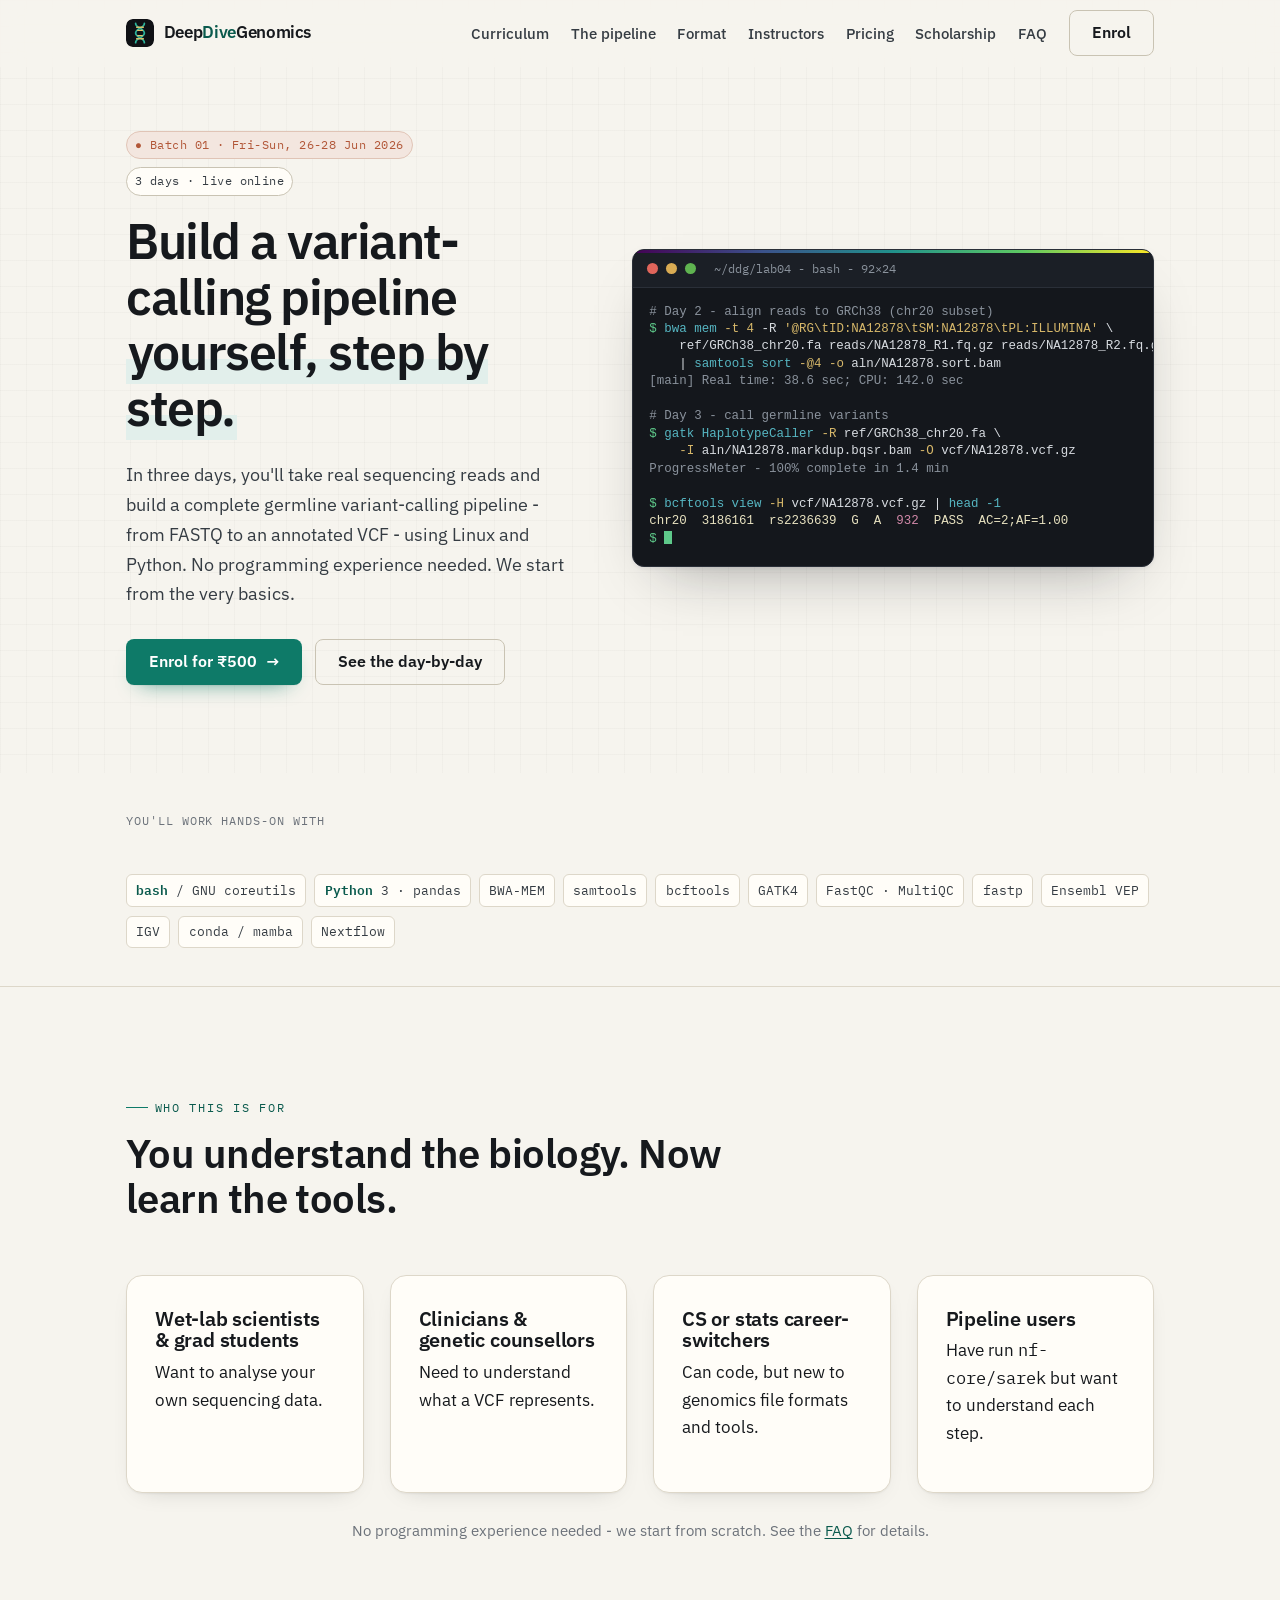
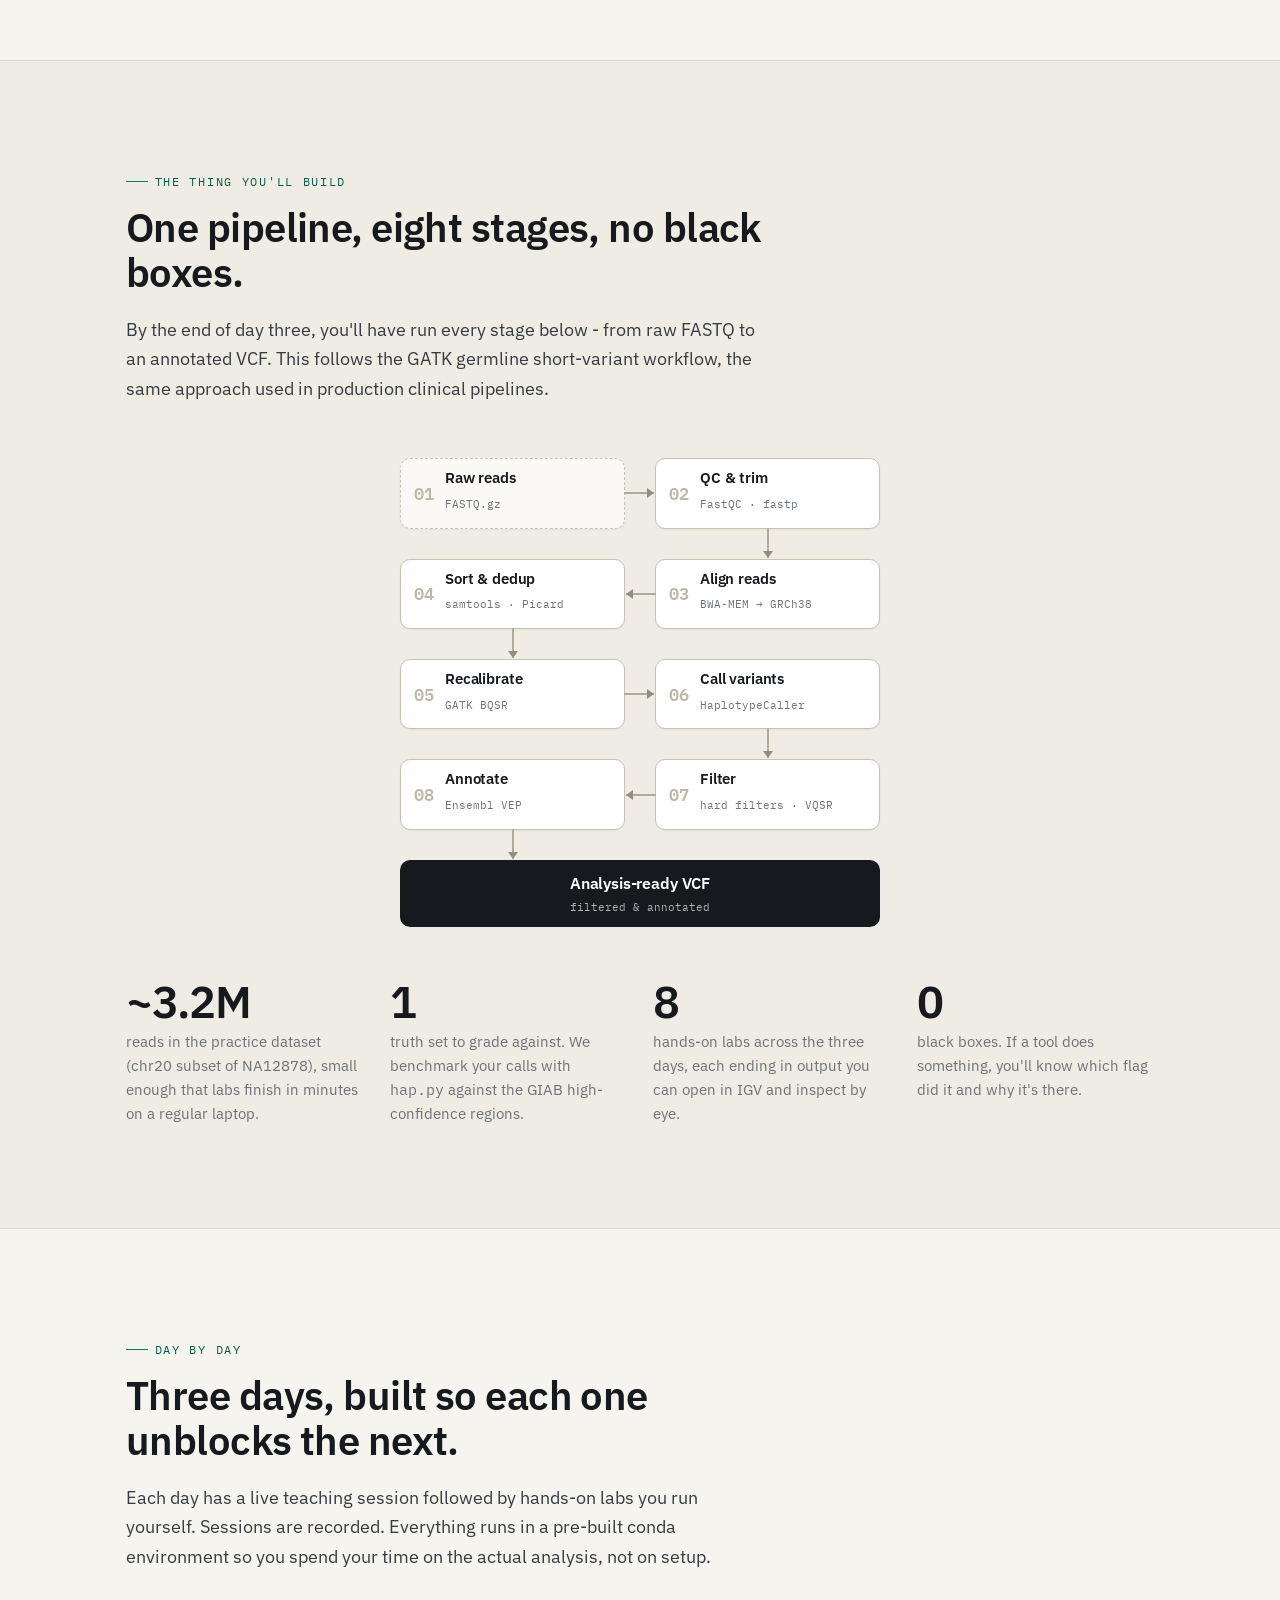
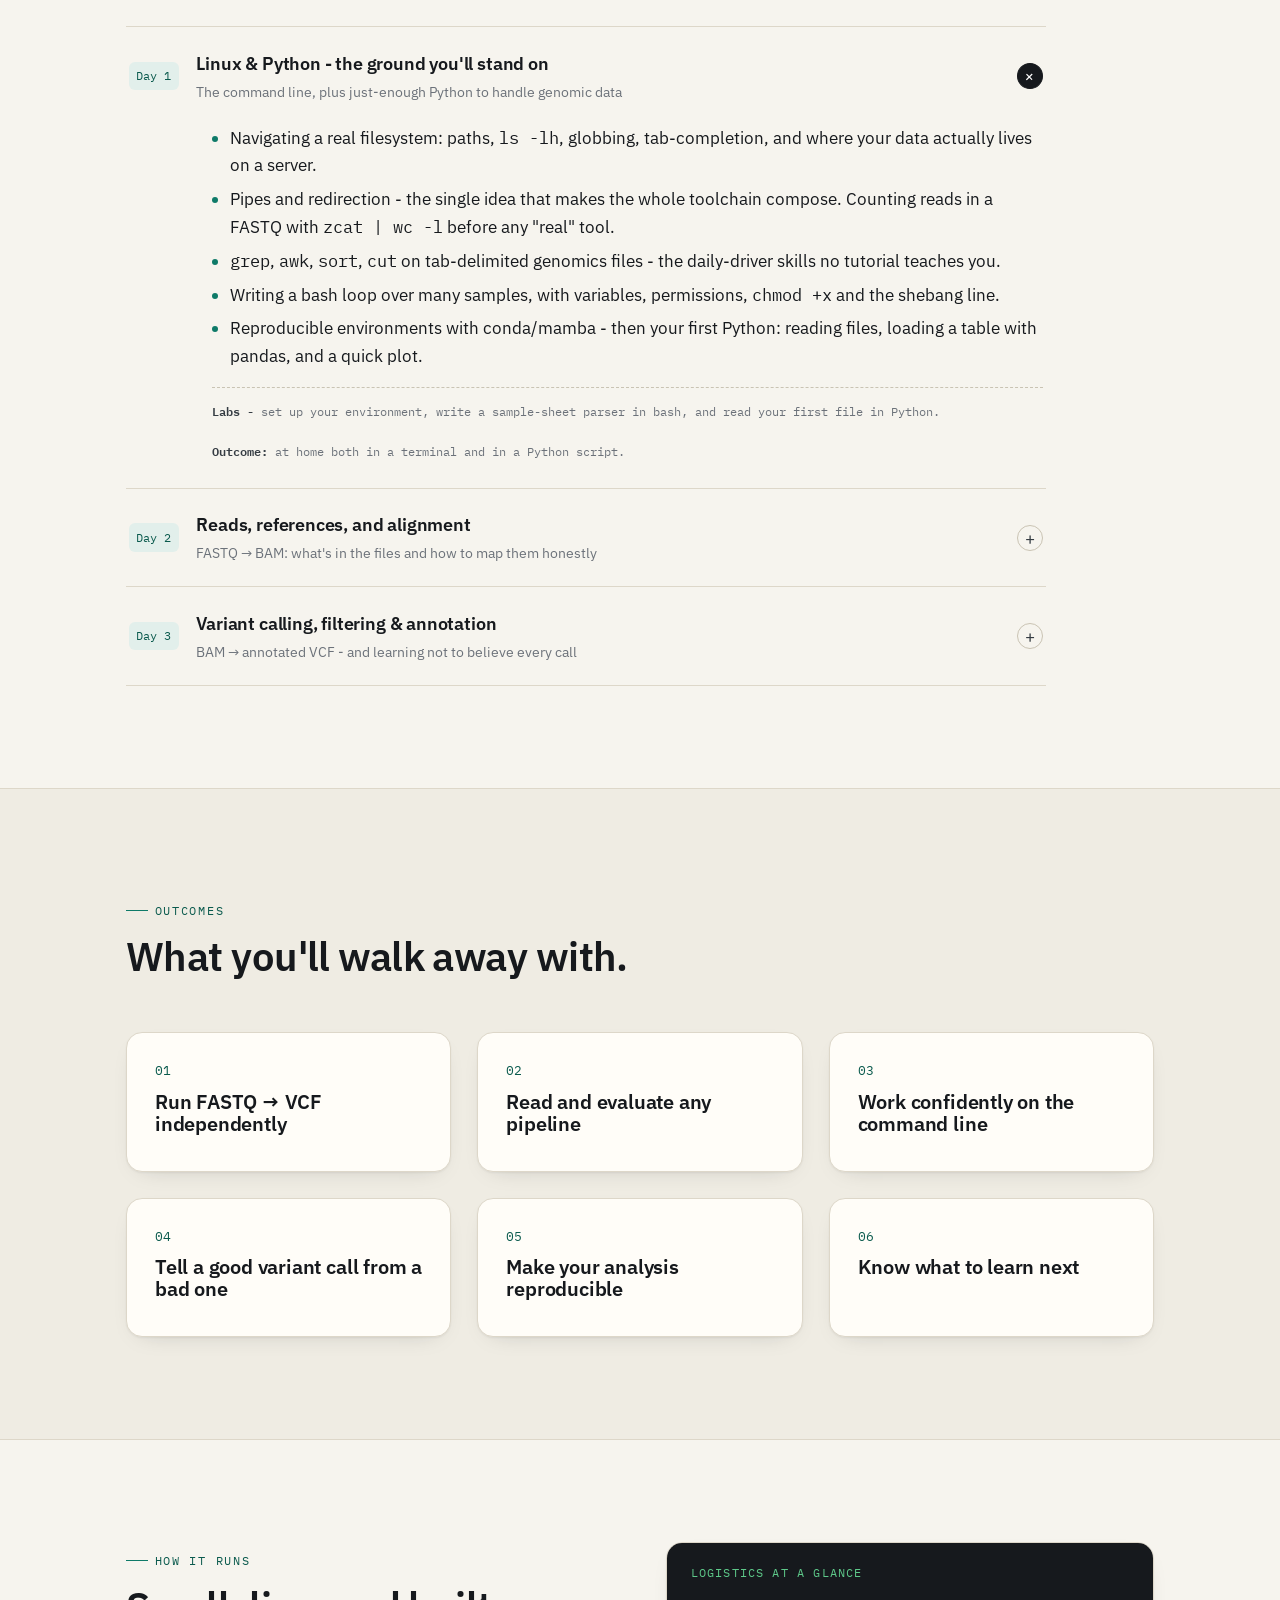
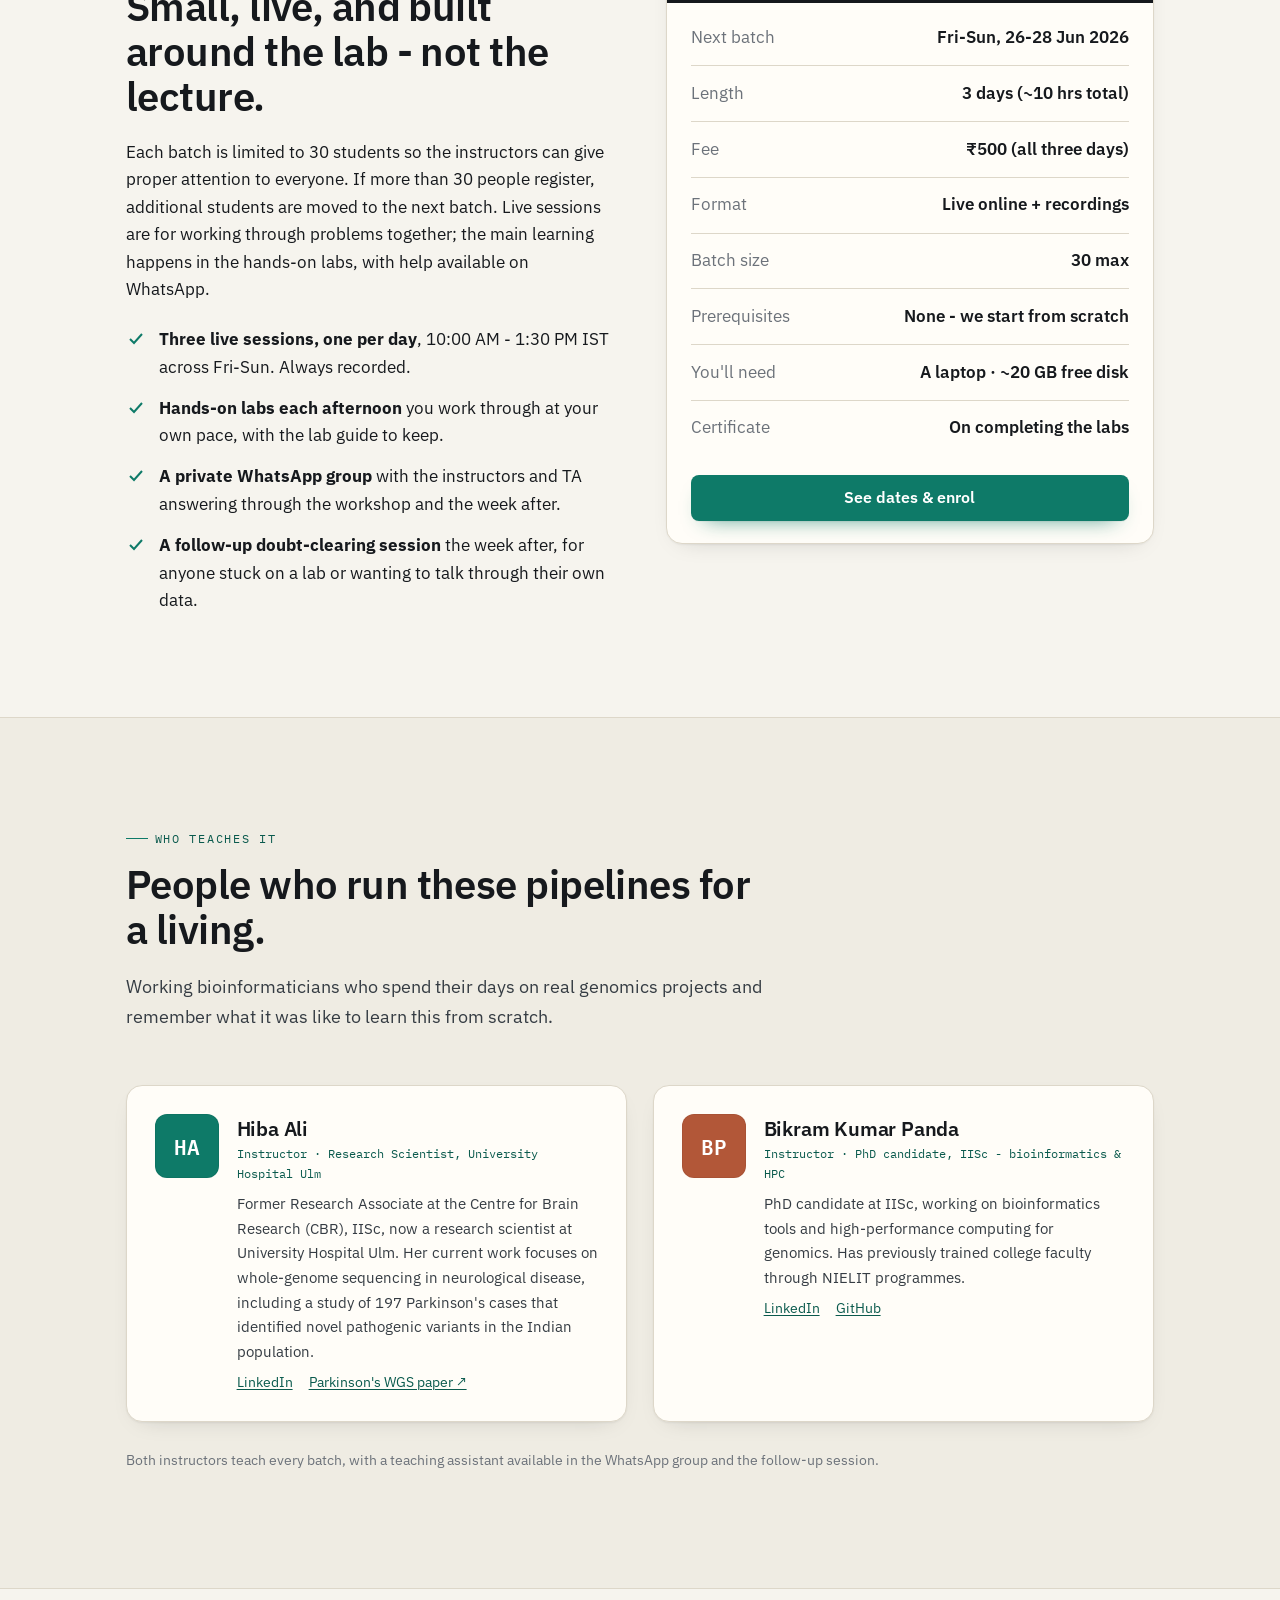
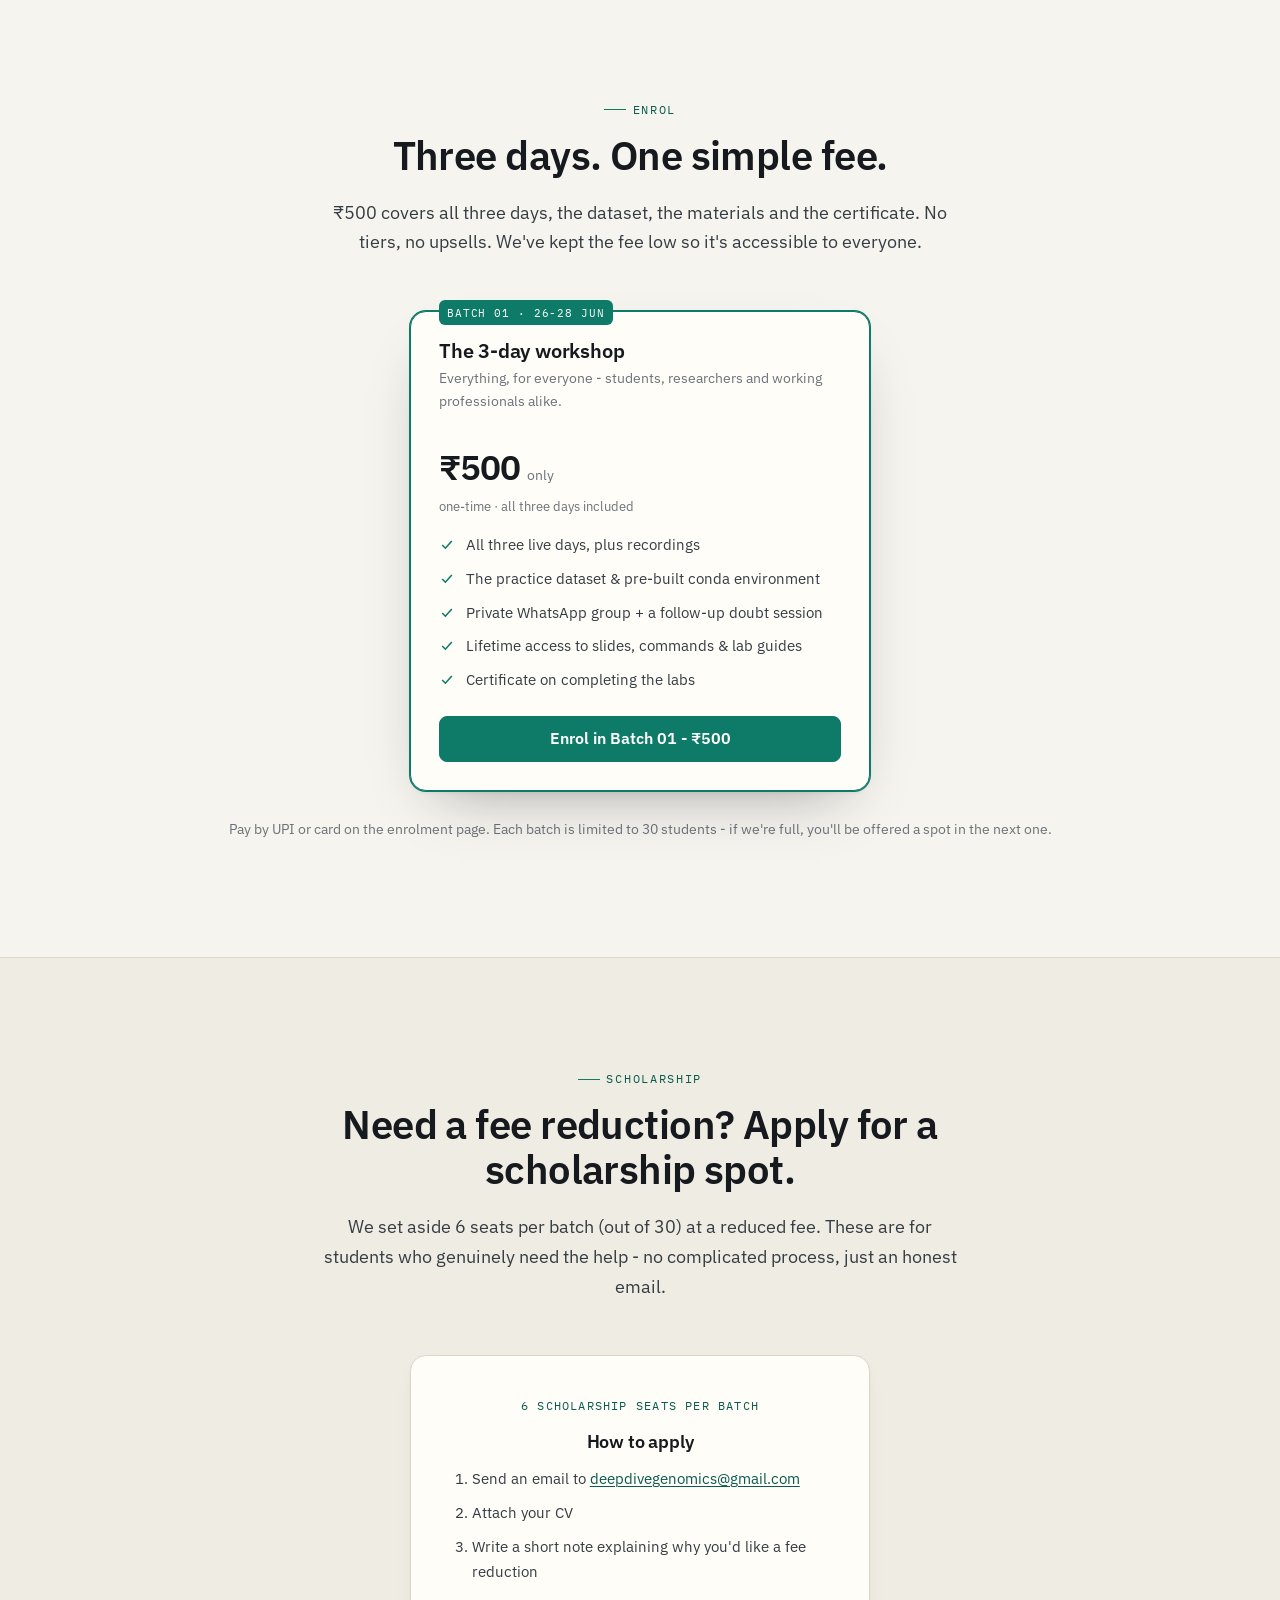
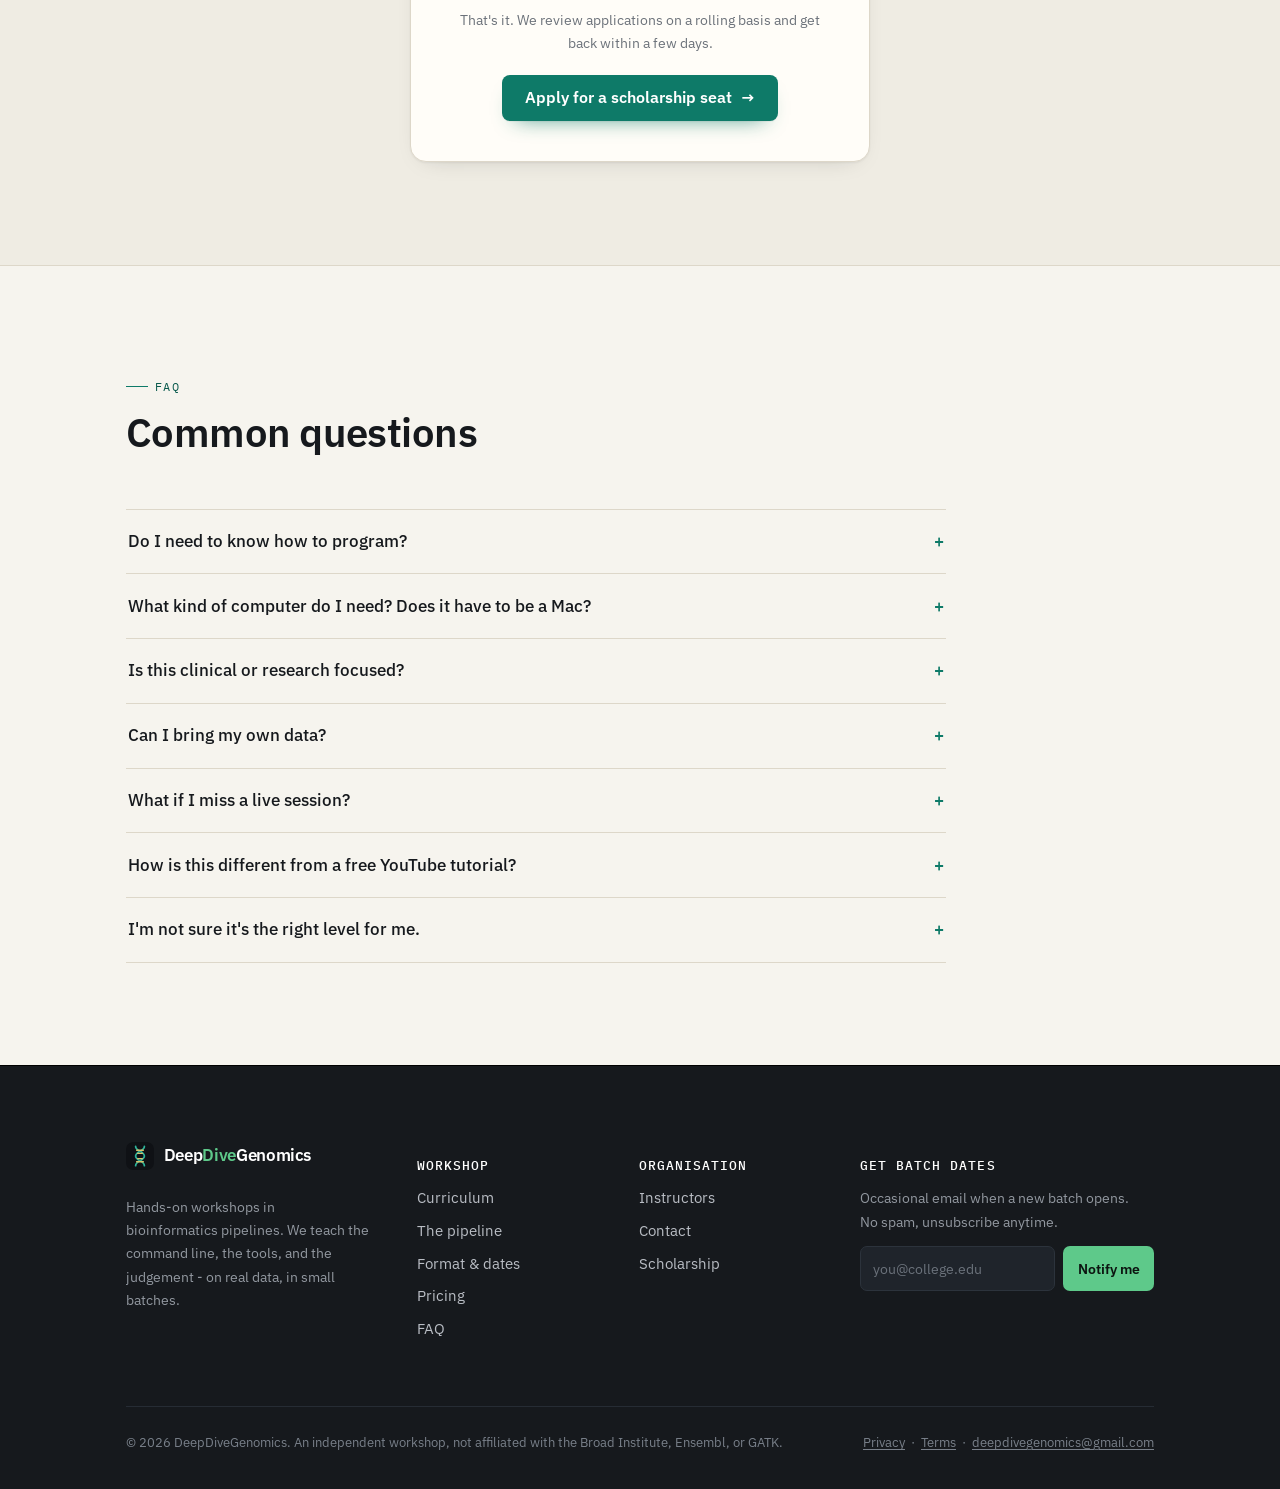
==== commit b0c57db4: "changing date" ====
--- a/index.html
+++ b/index.html
@@ -4,10 +4,10 @@
 <head>
   <meta charset="utf-8">
   <meta name="viewport" content="width=device-width, initial-scale=1">
-  <title>DeepDiveGenomics — Variant Calling Pipelines: a hands-on 3-day workshop in Linux, Python & NGS</title>
+  <title>DeepDiveGenomics - Variant Calling Pipelines: a hands-on 3-day workshop in Linux, Python & NGS</title>
   <meta name="description"
-    content="A hands-on 3-day workshop where you build a complete germline variant-calling pipeline from raw FASTQ to annotated VCF — using BWA-MEM, samtools, GATK4 and bcftools on real data. Linux + Python from scratch. ₹500.">
-  <meta property="og:title" content="DeepDiveGenomics — Variant Calling Pipelines Workshop">
+    content="A hands-on 3-day workshop where you build a complete germline variant-calling pipeline from raw FASTQ to annotated VCF - using BWA-MEM, samtools, GATK4 and bcftools on real data. Linux + Python from scratch. ₹500.">
+  <meta property="og:title" content="DeepDiveGenomics - Variant Calling Pipelines Workshop">
   <meta property="og:description"
     content="Build a real germline variant-calling pipeline from FASTQ to annotated VCF in 3 days. Linux, Python, GATK4, BWA-MEM, samtools. Small batches, ₹500.">
   <meta property="og:type" content="website">
@@ -76,12 +76,12 @@
       <div class="wrap hero-grid">
         <div class="hero-copy">
           <div class="tag-row">
-            <span class="tag tag--live">● Batch 01 · Sat–Mon, 27–29 Jun 2026</span>
+            <span class="tag tag--live">● Batch 01 · Fri-Sun, 26-28 Jun 2026</span>
             <span class="tag">3 days · live online</span>
           </div>
           <h1>Build a variant-calling pipeline <span class="u">yourself, step by step.</span></h1>
           <p class="lede">In three days, you'll take real sequencing reads and build a complete germline variant-calling
-            pipeline — from FASTQ to an annotated VCF — using Linux and Python. No programming experience needed. We
+            pipeline - from FASTQ to an annotated VCF - using Linux and Python. No programming experience needed. We
             start from the very basics.</p>
           <div class="hero-cta">
             <a href="#pricing" class="btn btn--primary">Enrol for ₹500 <span class="btn-arrow"
@@ -93,9 +93,9 @@
         <div class="hero-media">
           <div class="terminal" role="img"
             aria-label="Terminal showing a variant-calling pipeline: bwa mem aligning reads, samtools sorting, GATK HaplotypeCaller, and a variant line from the output VCF.">
-            <div class="term-bar"><i></i><i></i><i></i><span class="term-title">~/ddg/lab04 — bash — 92×24</span></div>
+            <div class="term-bar"><i></i><i></i><i></i><span class="term-title">~/ddg/lab04 - bash - 92×24</span></div>
             <div class="term-body">
-              <pre><span class="l"><span class="td"># Day 2 — align reads to GRCh38 (chr20 subset)</span></span><span class="l"><span class="tp">$</span> <span class="tc">bwa mem</span> <span class="tf">-t 4</span> -R <span class="tf">'@RG\tID:NA12878\tSM:NA12878\tPL:ILLUMINA'</span> \</span><span class="l">    ref/GRCh38_chr20.fa reads/NA12878_R1.fq.gz reads/NA12878_R2.fq.gz \</span><span class="l">    | <span class="tc">samtools sort</span> <span class="tf">-@4 -o</span> aln/NA12878.sort.bam</span><span class="l"><span class="td">[main] Real time: 38.6 sec; CPU: 142.0 sec</span></span><span class="l"> </span><span class="l"><span class="td"># Day 3 — call germline variants</span></span><span class="l"><span class="tp">$</span> <span class="tc">gatk HaplotypeCaller</span> <span class="tf">-R</span> ref/GRCh38_chr20.fa \</span><span class="l">    <span class="tf">-I</span> aln/NA12878.markdup.bqsr.bam <span class="tf">-O</span> vcf/NA12878.vcf.gz</span><span class="l"><span class="td">ProgressMeter — 100% complete in 1.4 min</span></span><span class="l"> </span><span class="l"><span class="tp">$</span> <span class="tc">bcftools view</span> <span class="tf">-H</span> vcf/NA12878.vcf.gz | <span class="tc">head -1</span></span><span class="l"><span class="tw">chr20  3186161  rs2236639  G  A  </span><span class="tk">932</span><span class="tw">  PASS  AC=2;AF=1.00</span></span><span class="l"><span class="tp">$</span> <span class="cursor"></span></span></pre>
+              <pre><span class="l"><span class="td"># Day 2 - align reads to GRCh38 (chr20 subset)</span></span><span class="l"><span class="tp">$</span> <span class="tc">bwa mem</span> <span class="tf">-t 4</span> -R <span class="tf">'@RG\tID:NA12878\tSM:NA12878\tPL:ILLUMINA'</span> \</span><span class="l">    ref/GRCh38_chr20.fa reads/NA12878_R1.fq.gz reads/NA12878_R2.fq.gz \</span><span class="l">    | <span class="tc">samtools sort</span> <span class="tf">-@4 -o</span> aln/NA12878.sort.bam</span><span class="l"><span class="td">[main] Real time: 38.6 sec; CPU: 142.0 sec</span></span><span class="l"> </span><span class="l"><span class="td"># Day 3 - call germline variants</span></span><span class="l"><span class="tp">$</span> <span class="tc">gatk HaplotypeCaller</span> <span class="tf">-R</span> ref/GRCh38_chr20.fa \</span><span class="l">    <span class="tf">-I</span> aln/NA12878.markdup.bqsr.bam <span class="tf">-O</span> vcf/NA12878.vcf.gz</span><span class="l"><span class="td">ProgressMeter - 100% complete in 1.4 min</span></span><span class="l"> </span><span class="l"><span class="tp">$</span> <span class="tc">bcftools view</span> <span class="tf">-H</span> vcf/NA12878.vcf.gz | <span class="tc">head -1</span></span><span class="l"><span class="tw">chr20  3186161  rs2236639  G  A  </span><span class="tk">932</span><span class="tw">  PASS  AC=2;AF=1.00</span></span><span class="l"><span class="tp">$</span> <span class="cursor"></span></span></pre>
             </div>
           </div>
         </div>
@@ -149,7 +149,7 @@
           </div>
         </div>
         <p class="muted" style="text-align:center; margin-top:1.6rem; font-size:.92rem;">No programming experience
-          needed — we start from scratch. See the <a href="#faq">FAQ</a> for details.</p>
+          needed - we start from scratch. See the <a href="#faq">FAQ</a> for details.</p>
       </div>
     </section>
 
@@ -159,7 +159,7 @@
         <div class="section-head">
           <p class="eyebrow">The thing you'll build</p>
           <h2>One pipeline, eight stages, no black boxes.</h2>
-          <p class="lede">By the end of day three, you'll have run every stage below — from raw FASTQ to an annotated
+          <p class="lede">By the end of day three, you'll have run every stage below - from raw FASTQ to an annotated
             VCF. This follows the GATK germline short-variant workflow, the same approach used in production clinical
             pipelines.</p>
         </div>
@@ -249,7 +249,7 @@
           <div class="week">
             <button class="week-head" aria-expanded="true" aria-controls="w1">
               <span class="week-tag">Day 1</span>
-              <span class="week-title">Linux &amp; Python — the ground you'll stand on
+              <span class="week-title">Linux &amp; Python - the ground you'll stand on
                 <span class="week-sub">The command line, plus just-enough Python to handle genomic data</span>
               </span>
               <span class="week-toggle" aria-hidden="true">+</span>
@@ -259,19 +259,19 @@
                 <ul>
                   <li>Navigating a real filesystem: paths, <code class="mono">ls -lh</code>, globbing, tab-completion,
                     and where your data actually lives on a server.</li>
-                  <li>Pipes and redirection — the single idea that makes the whole toolchain compose. Counting reads in
+                  <li>Pipes and redirection - the single idea that makes the whole toolchain compose. Counting reads in
                     a FASTQ with <code class="mono">zcat | wc -l</code> before any "real" tool.</li>
                   <li><code class="mono">grep</code>, <code class="mono">awk</code>, <code class="mono">sort</code>,
-                    <code class="mono">cut</code> on tab-delimited genomics files — the daily-driver skills no tutorial
+                    <code class="mono">cut</code> on tab-delimited genomics files - the daily-driver skills no tutorial
                     teaches you.
                   </li>
                   <li>Writing a bash loop over many samples, with variables, permissions, <code
                       class="mono">chmod +x</code> and the shebang line.</li>
-                  <li>Reproducible environments with conda/mamba — then your first Python: reading files, loading a
+                  <li>Reproducible environments with conda/mamba - then your first Python: reading files, loading a
                     table with pandas, and a quick plot.</li>
                 </ul>
                 <div class="week-meta">
-                  <span><b>Labs —</b> set up your environment, write a sample-sheet parser in bash, and read your first
+                  <span><b>Labs -</b> set up your environment, write a sample-sheet parser in bash, and read your first
                     file in Python.</span>
                   <span><b>Outcome:</b> at home both in a terminal and in a Python script.</span>
                 </div>
@@ -291,7 +291,7 @@
             <div class="week-panel" id="w2">
               <div class="week-panel-inner">
                 <ul>
-                  <li>Anatomy of a FASTQ record and Phred quality scores — reading them, not just trusting them.</li>
+                  <li>Anatomy of a FASTQ record and Phred quality scores - reading them, not just trusting them.</li>
                   <li>Quality control with FastQC + MultiQC: spotting adapter contamination and over-represented
                     sequences, then trimming with fastp.</li>
                   <li>Reference genomes: GRCh38 vs hg19, why the build matters, and indexing with <code
@@ -302,7 +302,7 @@
                     report critically.</li>
                 </ul>
                 <div class="week-meta">
-                  <span><b>Lab —</b> align NA12878, mark duplicates, and view your BAM in IGV.</span>
+                  <span><b>Lab -</b> align NA12878, mark duplicates, and view your BAM in IGV.</span>
                   <span><b>Outcome:</b> an analysis-ready, deduplicated BAM you built yourself.</span>
                 </div>
               </div>
@@ -314,7 +314,7 @@
             <button class="week-head" aria-expanded="false" aria-controls="w3">
               <span class="week-tag">Day 3</span>
               <span class="week-title">Variant calling, filtering &amp; annotation
-                <span class="week-sub">BAM → annotated VCF — and learning not to believe every call</span>
+                <span class="week-sub">BAM → annotated VCF - and learning not to believe every call</span>
               </span>
               <span class="week-toggle" aria-hidden="true">+</span>
             </button>
@@ -323,20 +323,20 @@
                 <ul>
                   <li>Base Quality Score Recalibration: the systematic error it corrects and how to tell if it actually
                     helped.</li>
-                  <li>GATK HaplotypeCaller and local re-assembly — the intuition for why it re-aligns around candidate
+                  <li>GATK HaplotypeCaller and local re-assembly - the intuition for why it re-aligns around candidate
                     sites.</li>
                   <li>The VCF format in depth: <code class="mono">INFO</code>, <code class="mono">FORMAT</code>, <code
                       class="mono">AD</code>/<code class="mono">DP</code>/<code class="mono">GQ</code>, and what a <code
                       class="mono">0/1</code> genotype really means.</li>
                   <li>Filtering calls, reading one in IGV to decide for yourself, and benchmarking against the GIAB
-                    truth set with <code class="mono">hap.py</code> — precision and recall for your own pipeline.</li>
+                    truth set with <code class="mono">hap.py</code> - precision and recall for your own pipeline.</li>
                   <li>Annotating with Ensembl VEP, then a Python lab to load your variants into pandas, summarise them
                     and plot depth and quality.</li>
                   <li>Where to go next: automating with Nextflow, joint genotyping across samples, somatic calling, and
                     running on an HPC scheduler.</li>
                 </ul>
                 <div class="week-meta">
-                  <span><b>Capstone lab —</b> take a BAM all the way to a filtered, annotated VCF and summarise it in
+                  <span><b>Capstone lab -</b> take a BAM all the way to a filtered, annotated VCF and summarise it in
                     Python.</span>
                   <span><b>Outcome:</b> a complete variant-calling pipeline you ran end-to-end yourself.</span>
                 </div>
@@ -383,7 +383,7 @@
         <div class="why-grid">
           <div>
             <p class="eyebrow">How it runs</p>
-            <h2>Small, live, and built around the lab — not the lecture.</h2>
+            <h2>Small, live, and built around the lab - not the lecture.</h2>
             <p>Each batch is limited to 30 students so the instructors can give proper attention to everyone. If more
               than 30 people register, additional students are moved to the next batch. Live sessions are for working
               through problems together; the main learning happens in the hands-on labs, with help available on
@@ -391,7 +391,7 @@
             <ul class="check-list" style="margin-top:1.4rem">
               <li><svg viewBox="0 0 20 20" fill="none" stroke="currentColor" stroke-width="2">
                   <path d="M4 10l4 4 8-9" />
-                </svg><span><b>Three live sessions, one per day</b>, 10:00 AM – 1:30 PM IST across Fri–Sun. Always
+                </svg><span><b>Three live sessions, one per day</b>, 10:00 AM - 1:30 PM IST across Fri-Sun. Always
                   recorded.</span></li>
               <li><svg viewBox="0 0 20 20" fill="none" stroke="currentColor" stroke-width="2">
                   <path d="M4 10l4 4 8-9" />
@@ -419,7 +419,7 @@
                   <div
                     style="display:flex; justify-content:space-between; gap:1rem; padding:.85rem 0; border-bottom:1px solid var(--line);">
                     <dt class="muted">Next batch</dt>
-                    <dd style="margin:0; font-weight:600;">Sat–Mon, 27–29 Jun 2026</dd>
+                    <dd style="margin:0; font-weight:600;">Fri-Sun, 26-28 Jun 2026</dd>
                   </div>
                   <div
                     style="display:flex; justify-content:space-between; gap:1rem; padding:.85rem 0; border-bottom:1px solid var(--line);">
@@ -444,7 +444,7 @@
                   <div
                     style="display:flex; justify-content:space-between; gap:1rem; padding:.85rem 0; border-bottom:1px solid var(--line);">
                     <dt class="muted">Prerequisites</dt>
-                    <dd style="margin:0; font-weight:600;">None — we start from scratch</dd>
+                    <dd style="margin:0; font-weight:600;">None - we start from scratch</dd>
                   </div>
                   <div
                     style="display:flex; justify-content:space-between; gap:1rem; padding:.85rem 0; border-bottom:1px solid var(--line);">
@@ -493,7 +493,7 @@
             <div class="avatar v2">BP</div>
             <div>
               <h3>Bikram Kumar Panda</h3>
-              <div class="role">Instructor · PhD candidate, IISc — bioinformatics &amp; HPC</div>
+              <div class="role">Instructor · PhD candidate, IISc - bioinformatics &amp; HPC</div>
               <p>PhD candidate at IISc, working on bioinformatics tools and high-performance computing for genomics. Has
                 previously trained college faculty through NIELIT programmes.</p>
               <div class="links"><a href="https://www.linkedin.com/in/bikram-kumar-panda-06412ab6/" target="_blank"
@@ -518,9 +518,9 @@
         </div>
         <div class="price-grid is-single">
           <div class="plan is-featured">
-            <span class="ribbon">Batch 01 · 27–29 Jun</span>
+            <span class="ribbon">Batch 01 · 26-28 Jun</span>
             <h3>The 3-day workshop</h3>
-            <p class="who">Everything, for everyone — students, researchers and working professionals alike.</p>
+            <p class="who">Everything, for everyone - students, researchers and working professionals alike.</p>
             <div class="amt">₹500 <small>only</small></div>
             <div class="per">one-time · all three days included</div>
             <ul>
@@ -541,11 +541,11 @@
                 </svg> Certificate on completing the labs</li>
             </ul>
             <a href="mailto:deepdivegenomics@gmail.com?subject=Batch%2001%20enrolment%20(%E2%82%B9500)"
-              class="btn btn--ghost btn--block">Enrol in Batch 01 — ₹500</a>
+              class="btn btn--ghost btn--block">Enrol in Batch 01 - ₹500</a>
           </div>
         </div>
         <p class="muted" style="text-align:center; margin-top:1.6rem; font-size:.9rem;">Pay by UPI or card on the
-          enrolment page. Each batch is limited to 30 students — if we're full, you'll be offered a spot in the next
+          enrolment page. Each batch is limited to 30 students - if we're full, you'll be offered a spot in the next
           one.</p>
       </div>
     </section>
@@ -557,7 +557,7 @@
           <p class="eyebrow" style="justify-content:center;">Scholarship</p>
           <h2>Need a fee reduction? Apply for a scholarship spot.</h2>
           <p class="lede" style="margin-inline:auto;">We set aside 6 seats per batch (out of 30) at a reduced fee. These
-            are for students who genuinely need the help — no complicated process, just an honest email.</p>
+            are for students who genuinely need the help - no complicated process, just an honest email.</p>
         </div>
         <div class="price-grid is-single">
           <div class="card" style="text-align:center; padding:clamp(28px,4vw,40px);">
@@ -568,14 +568,14 @@
             <ol
               style="text-align:left; max-width:48ch; margin:0 auto 1.6em; padding-left:1.3rem; color:var(--ink-soft); font-size:.95rem; display:grid; gap:.6rem;">
               <li>Send an email to <a
-                  href="mailto:deepdivegenomics@gmail.com?subject=Scholarship%20application%20—%20Batch%2001">deepdivegenomics@gmail.com</a>
+                  href="mailto:deepdivegenomics@gmail.com?subject=Scholarship%20application%20-%20Batch%2001">deepdivegenomics@gmail.com</a>
               </li>
               <li>Attach your CV</li>
               <li>Write a short note explaining why you'd like a fee reduction</li>
             </ol>
             <p style="color:var(--muted); font-size:.9rem; margin-bottom:1.4em;">That's it. We review applications on a
               rolling basis and get back within a few days.</p>
-            <a href="mailto:deepdivegenomics@gmail.com?subject=Scholarship%20application%20—%20Batch%2001"
+            <a href="mailto:deepdivegenomics@gmail.com?subject=Scholarship%20application%20-%20Batch%2001"
               class="btn btn--primary">Apply for a scholarship seat <span class="btn-arrow"
                 aria-hidden="true">→</span></a>
           </div>
@@ -595,7 +595,7 @@
             <button class="qa-q" aria-expanded="false"><span>Do I need to know how to program?</span><span class="pm"
                 aria-hidden="true">+</span></button>
             <div class="qa-a">
-              <p>No. Day 1 starts from the very beginning — basic command line usage and just enough Python to work with
+              <p>No. Day 1 starts from the very beginning - basic command line usage and just enough Python to work with
                 variant tables. If you've never written code before, this workshop is designed for you. If you already
                 code but are new to genomics, you'll move through day one quickly and get into the biology from day two.
               </p>
@@ -607,7 +607,7 @@
             <div class="qa-a">
               <p>Any laptop with about 20 GB of free disk space. macOS and Linux work natively; on Windows we'll get you
                 set up with WSL2 in the first session (it's painless these days). The practice dataset is deliberately
-                small — a chr20 subset — so you do not need a powerful machine or cluster access to complete every lab.
+                small - a chr20 subset - so you do not need a powerful machine or cluster access to complete every lab.
               </p>
             </div>
           </div>
@@ -616,7 +616,7 @@
                 class="pm" aria-hidden="true">+</span></button>
             <div class="qa-a">
               <p>The germline short-variant pipeline you build follows the same workflow used in both research and
-                diagnostic settings, so the skills apply to either. That said, this is an educational workshop — it is
+                diagnostic settings, so the skills apply to either. That said, this is an educational workshop - it is
                 not accredited clinical training and should not be used for patient decisions.</p>
             </div>
           </div>
@@ -625,7 +625,7 @@
                 aria-hidden="true">+</span></button>
             <div class="qa-a">
               <p>During the labs, everyone uses the same well-characterised sample so we can compare calls against a
-                known truth set. The follow-up session is a good place to bring your own data — share a BAM or a FASTQ
+                known truth set. The follow-up session is a good place to bring your own data - share a BAM or a FASTQ
                 and we'll work through it together.</p>
             </div>
           </div>
@@ -643,7 +643,7 @@
             <div class="qa-a">
               <p>The information itself is freely available online. What's different here is structure, feedback, and a
                 small batch where someone actually looks at your work. You get three focused days with instructors who
-                can help when you're stuck — which is usually what stops self-learners from finishing.</p>
+                can help when you're stuck - which is usually what stops self-learners from finishing.</p>
             </div>
           </div>
           <div class="qa">
@@ -683,7 +683,7 @@
             <span>Deep<b class="brand-deep">Dive</b>Genomics</span>
           </a>
           <p style="margin-top:1rem">Hands-on workshops in bioinformatics pipelines. We teach the command line, the
-            tools, and the judgement — on real data, in small batches.</p>
+            tools, and the judgement - on real data, in small batches.</p>
         </div>
         <div class="foot-col">
           <h4>Workshop</h4>
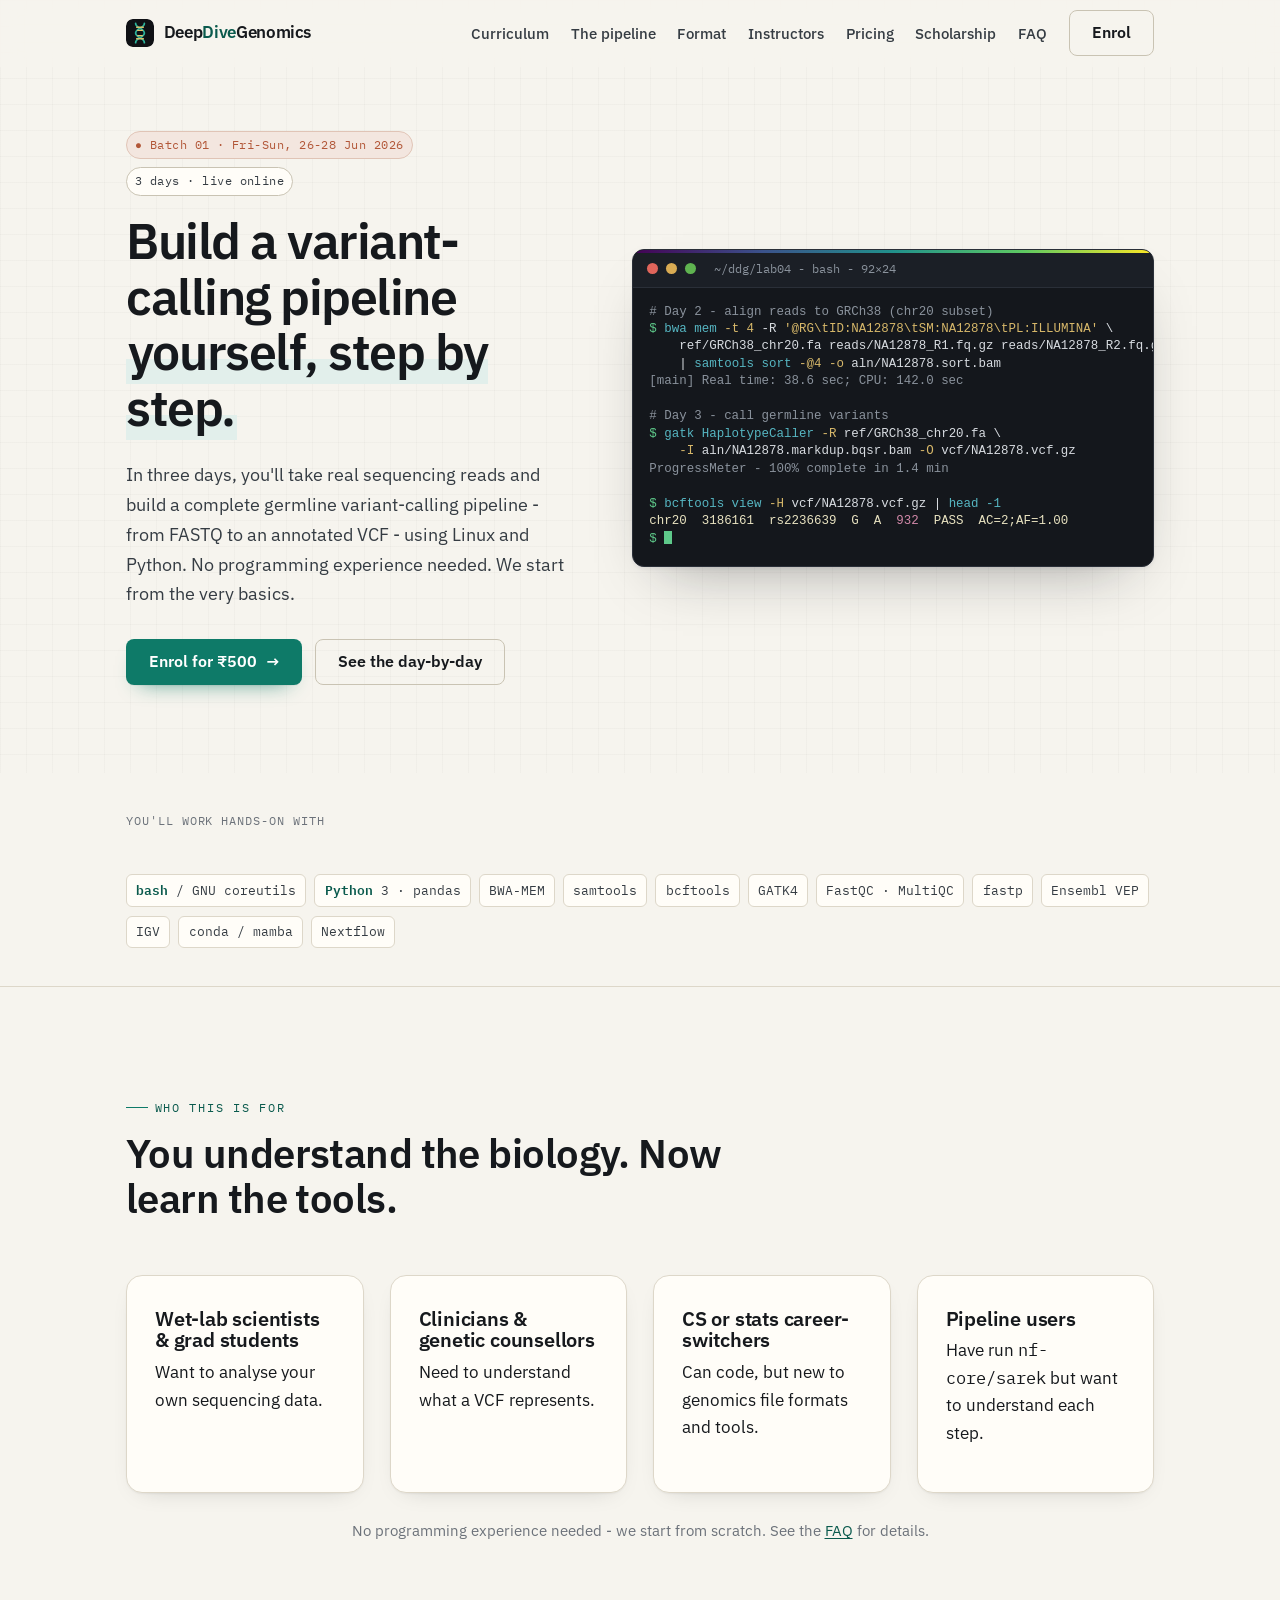
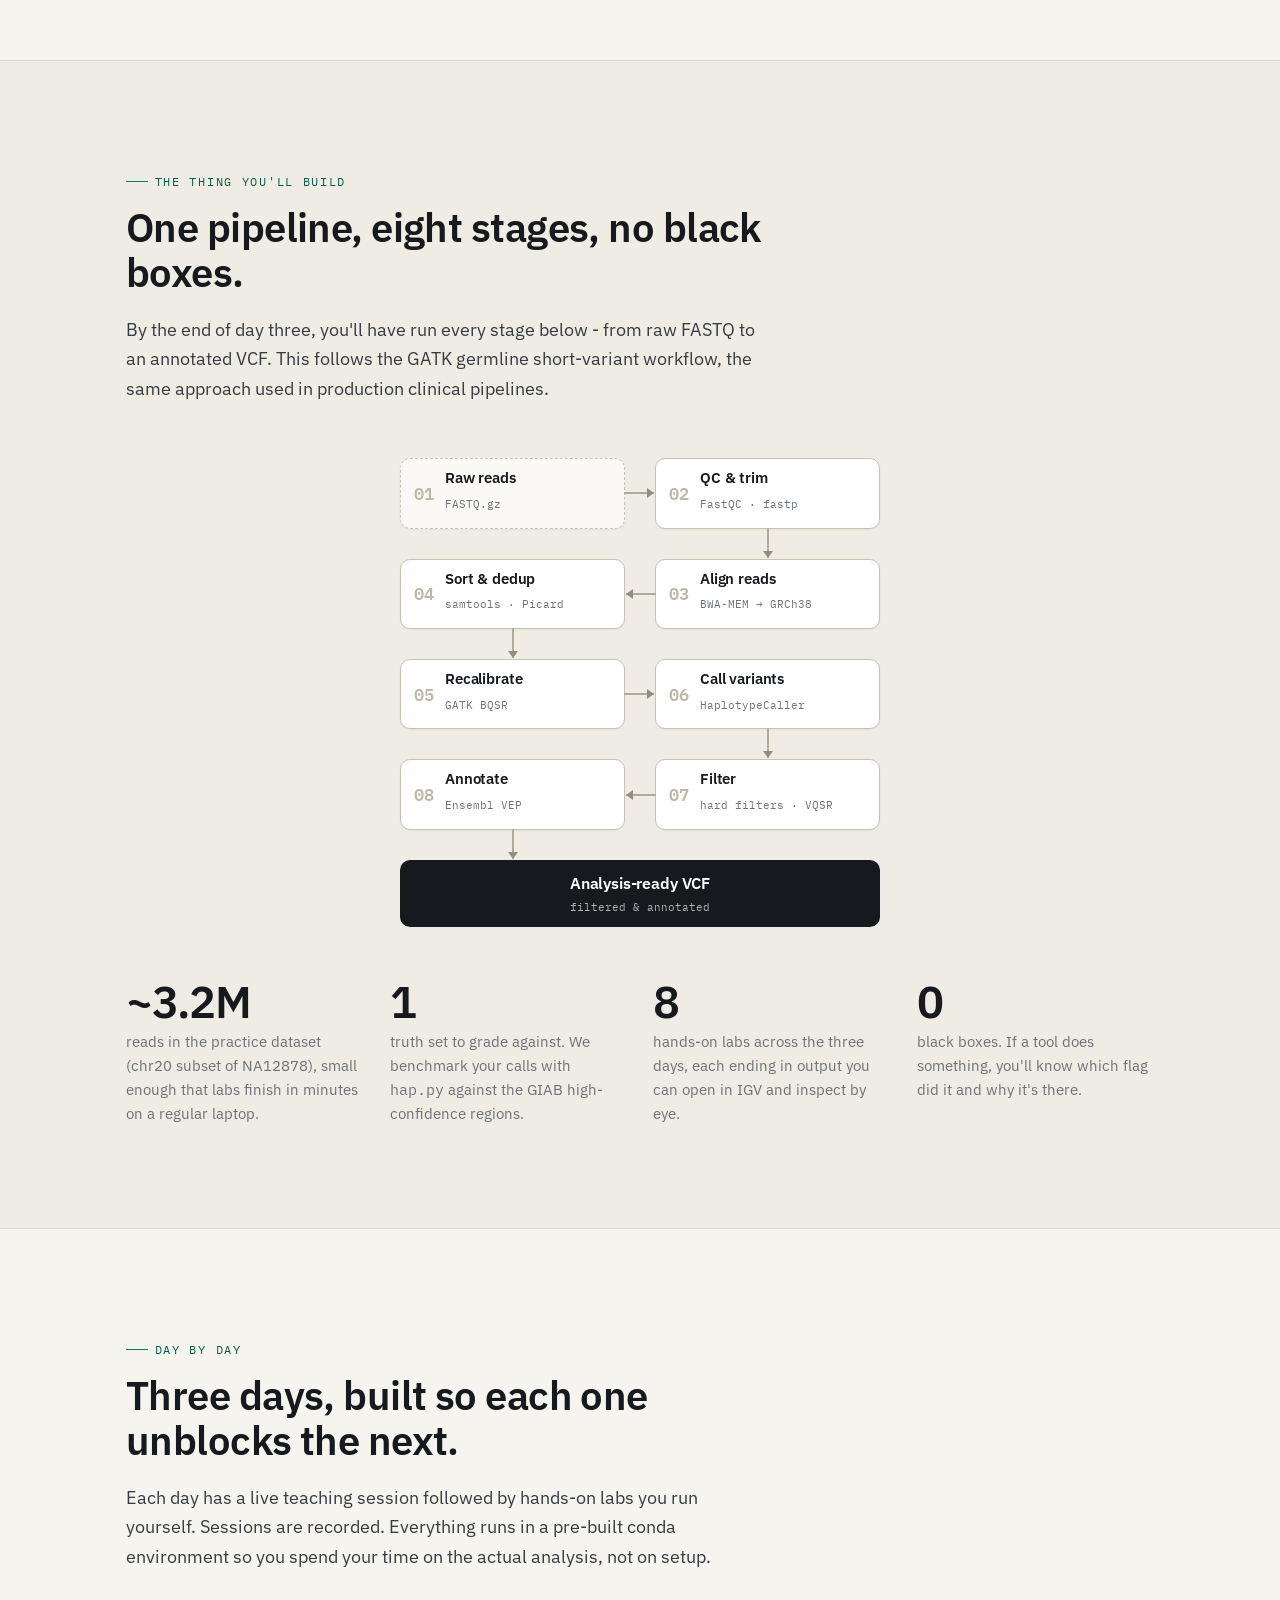
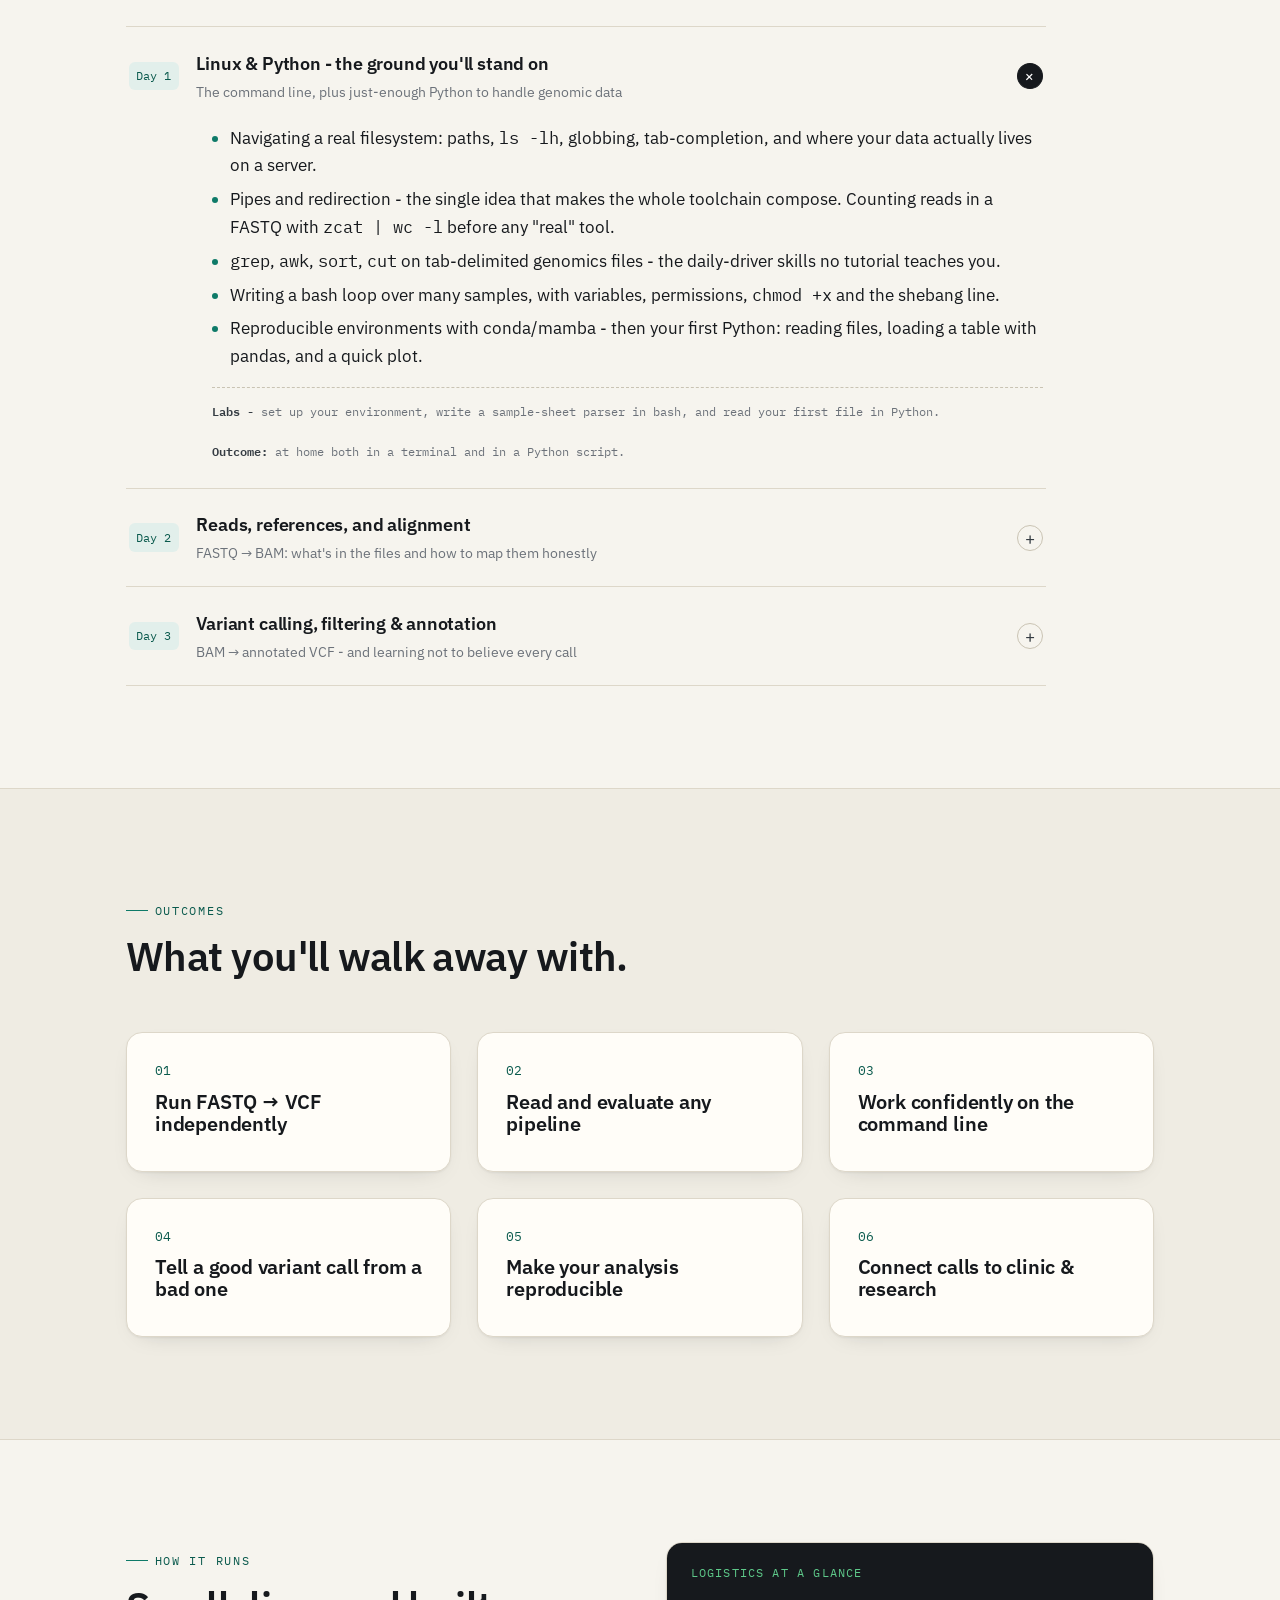
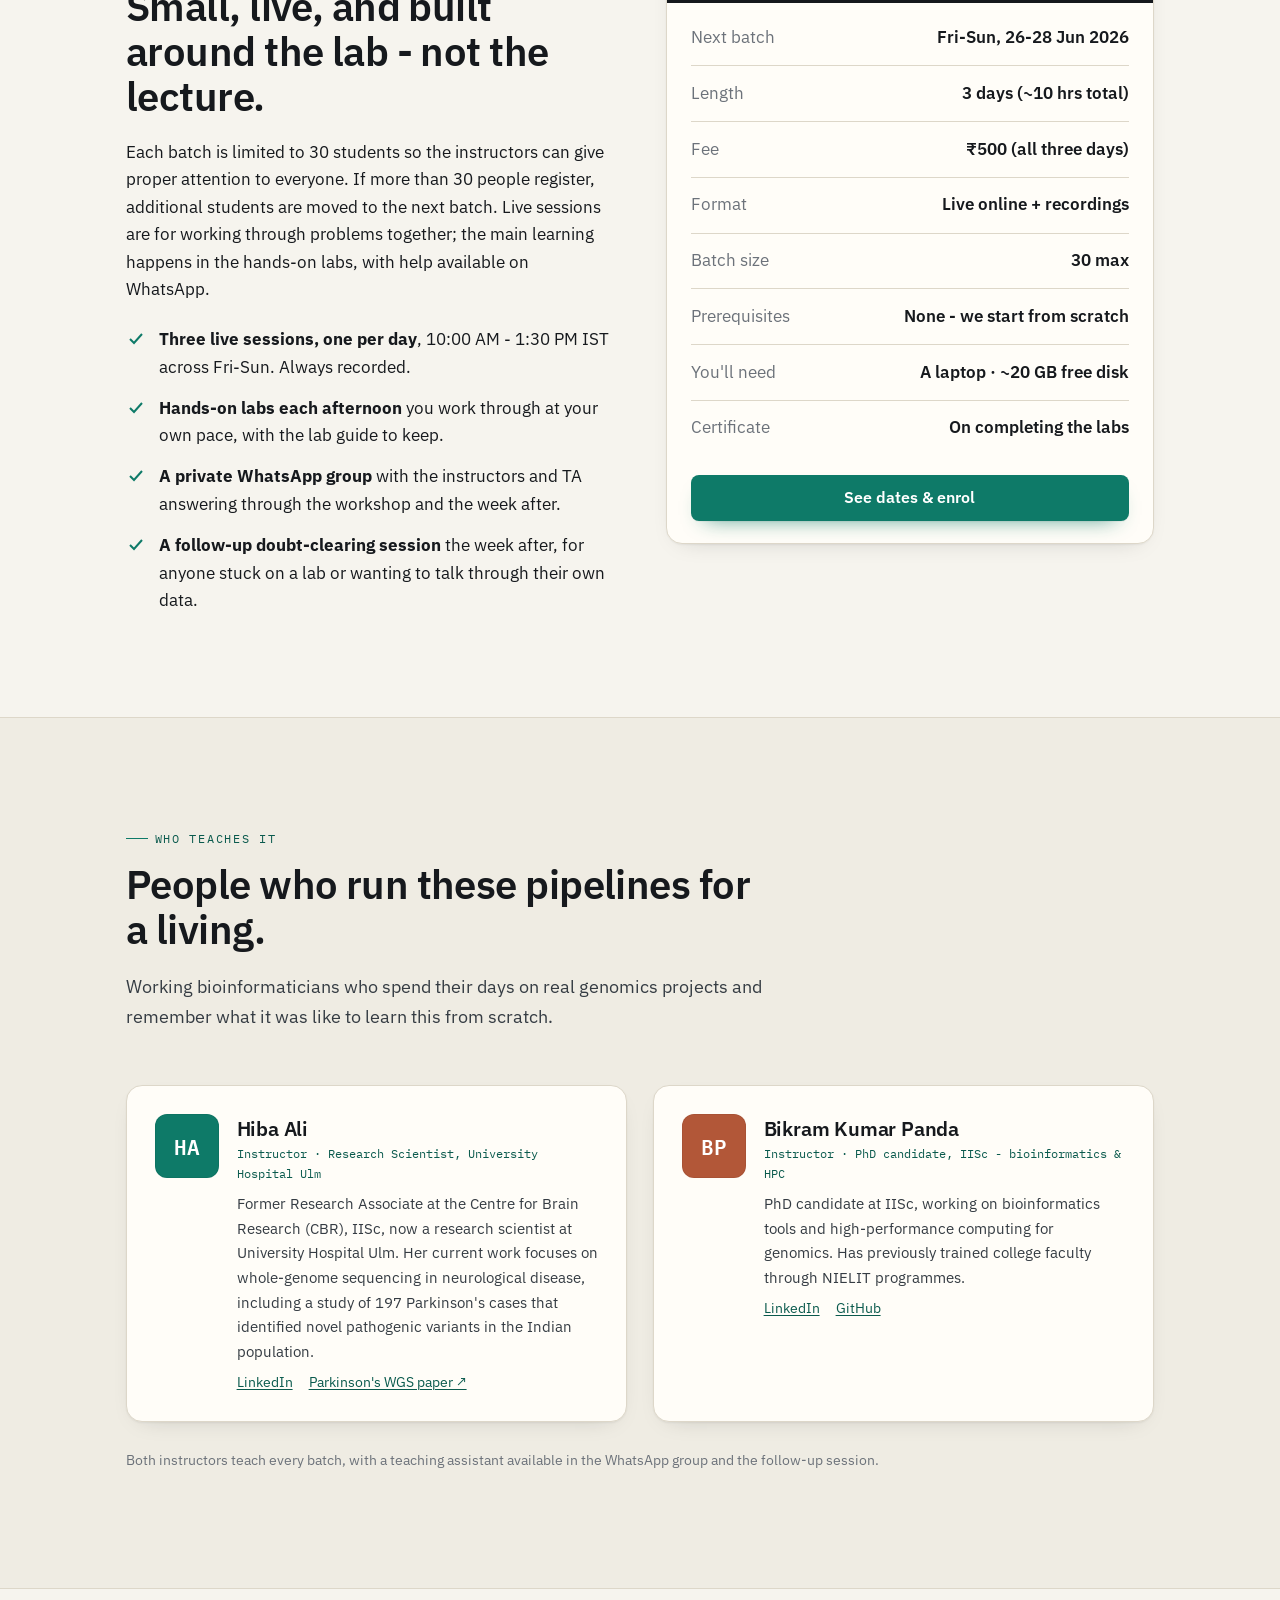
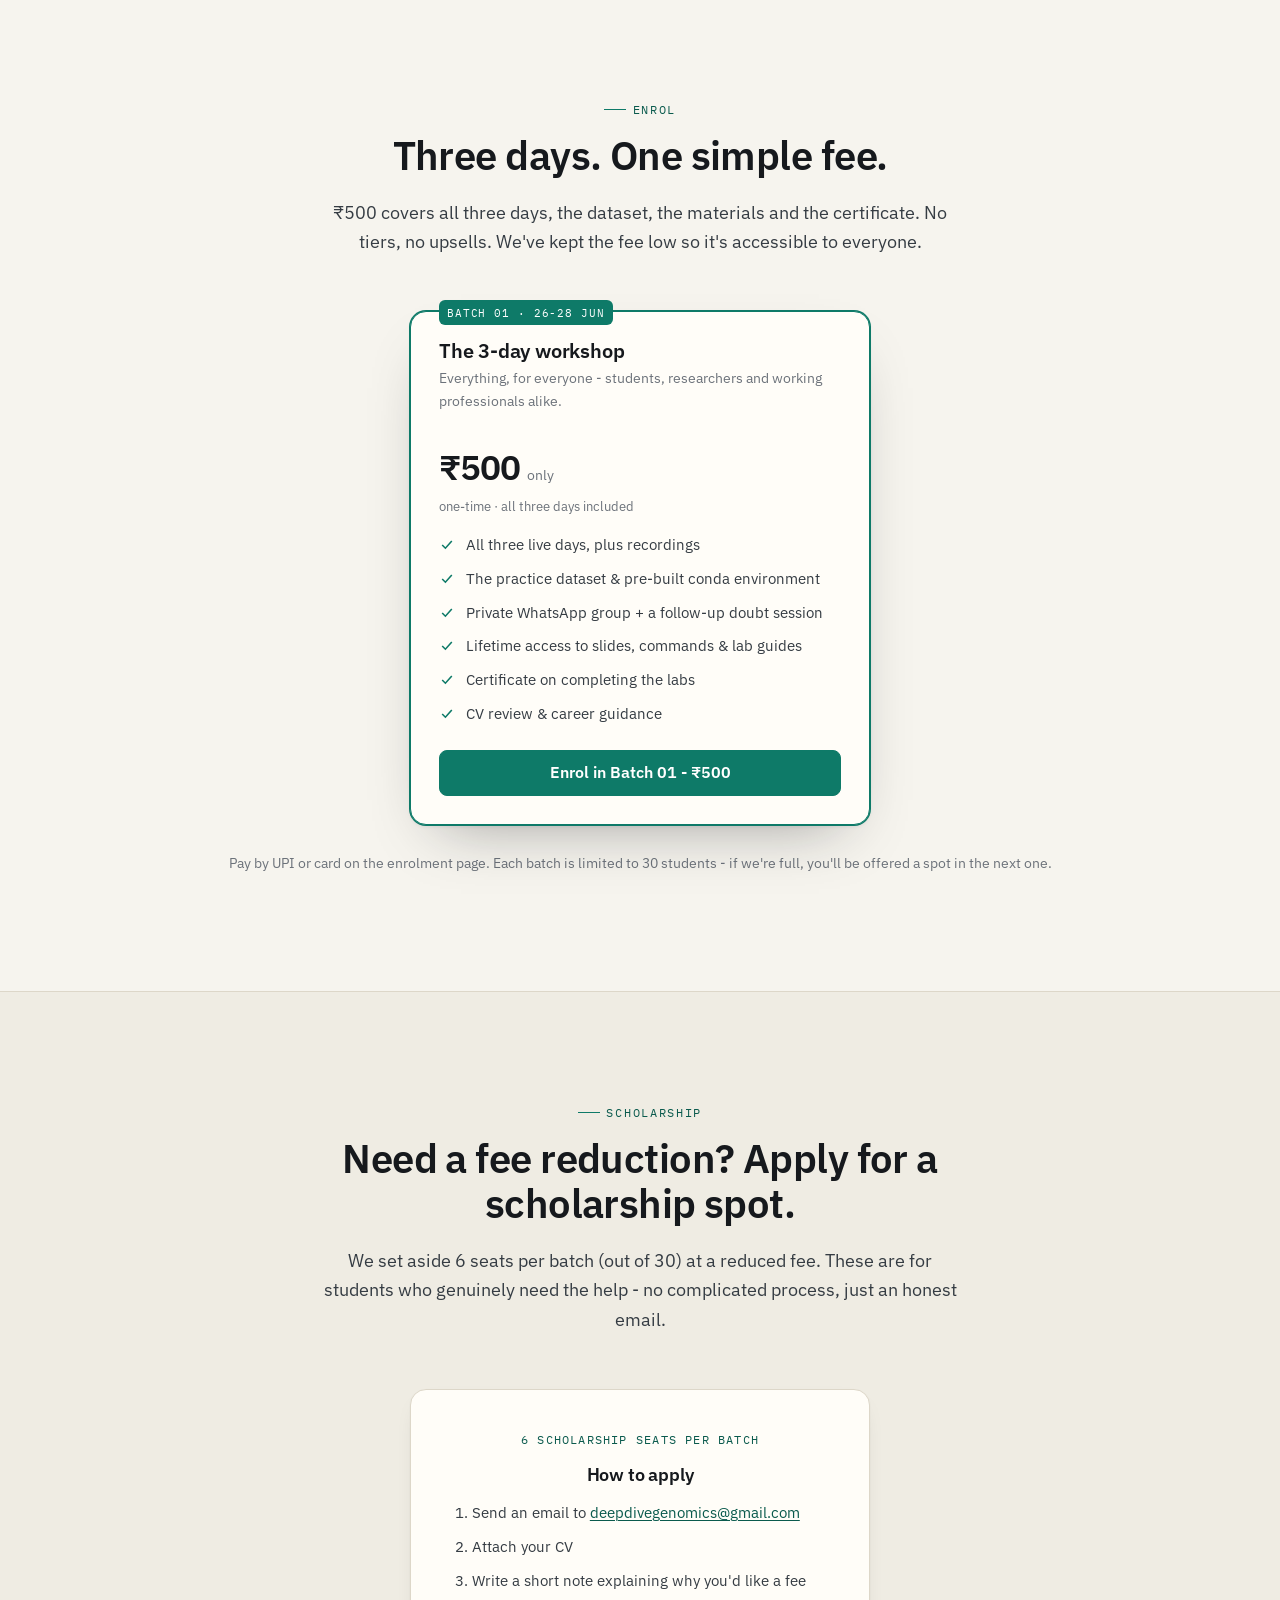
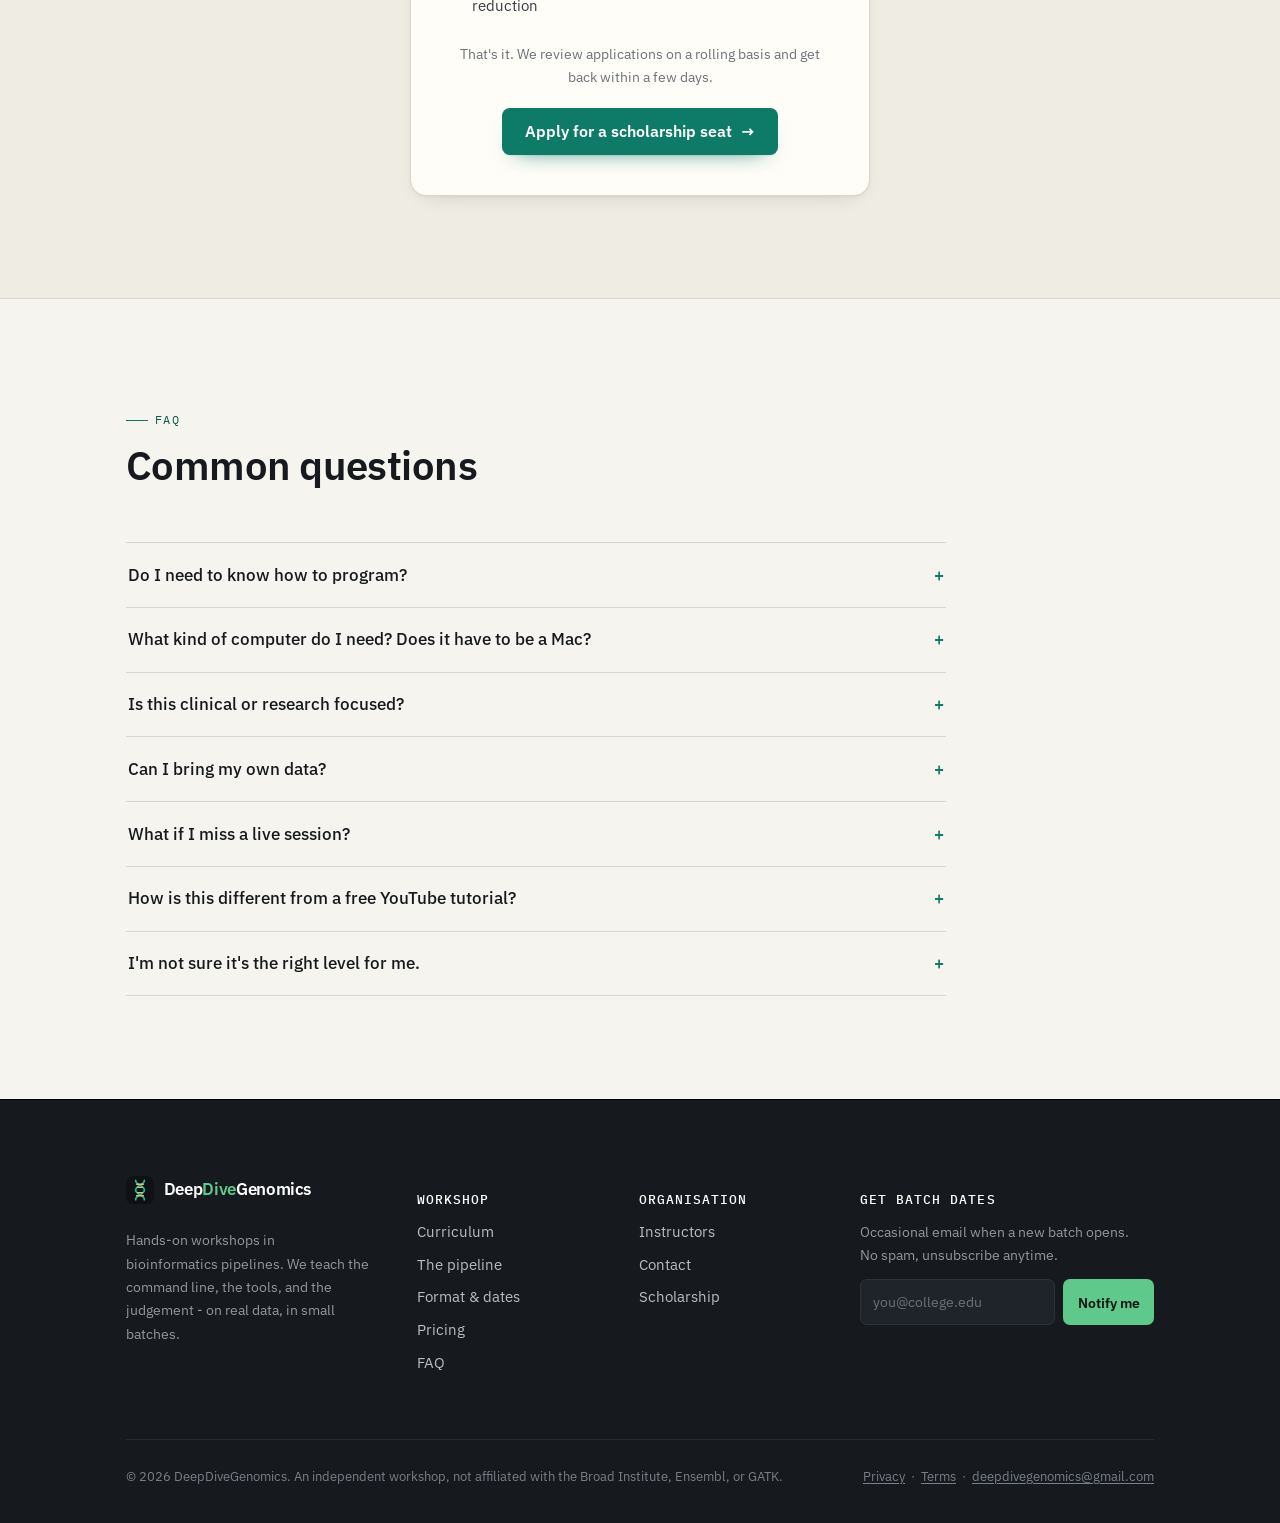
==== commit ff25351b: "research" ====
--- a/index.html
+++ b/index.html
@@ -371,7 +371,7 @@
             <h3>Make your analysis reproducible</h3>
           </div>
           <div class="card"><span class="num">06</span>
-            <h3>Know what to learn next</h3>
+            <h3>Connect calls to clinic &amp; research</h3>
           </div>
         </div>
       </div>
@@ -539,6 +539,9 @@
               <li><svg viewBox="0 0 20 20" fill="none" stroke="currentColor" stroke-width="2">
                   <path d="M4 10l4 4 8-9" />
                 </svg> Certificate on completing the labs</li>
+              <li><svg viewBox="0 0 20 20" fill="none" stroke="currentColor" stroke-width="2">
+                  <path d="M4 10l4 4 8-9" />
+                </svg> CV review &amp; career guidance</li>
             </ul>
             <a href="mailto:deepdivegenomics@gmail.com?subject=Batch%2001%20enrolment%20(%E2%82%B9500)"
               class="btn btn--ghost btn--block">Enrol in Batch 01 - ₹500</a>
@@ -615,9 +618,12 @@
             <button class="qa-q" aria-expanded="false"><span>Is this clinical or research focused?</span><span
                 class="pm" aria-hidden="true">+</span></button>
             <div class="qa-a">
-              <p>The germline short-variant pipeline you build follows the same workflow used in both research and
-                diagnostic settings, so the skills apply to either. That said, this is an educational workshop - it is
-                not accredited clinical training and should not be used for patient decisions.</p>
+              <p>The germline short-variant pipeline you build is the exact workflow used in both research and
+                diagnostic settings. But we don't just teach you how to push buttons. We'll talk about how these tools
+                are actually used to diagnose rare diseases in the clinic, and how they fit into broader research
+                projects.
+                That said, this is an educational workshop - it's not accredited clinical training, so don't use it for
+                patient decisions!</p>
             </div>
           </div>
           <div class="qa">
